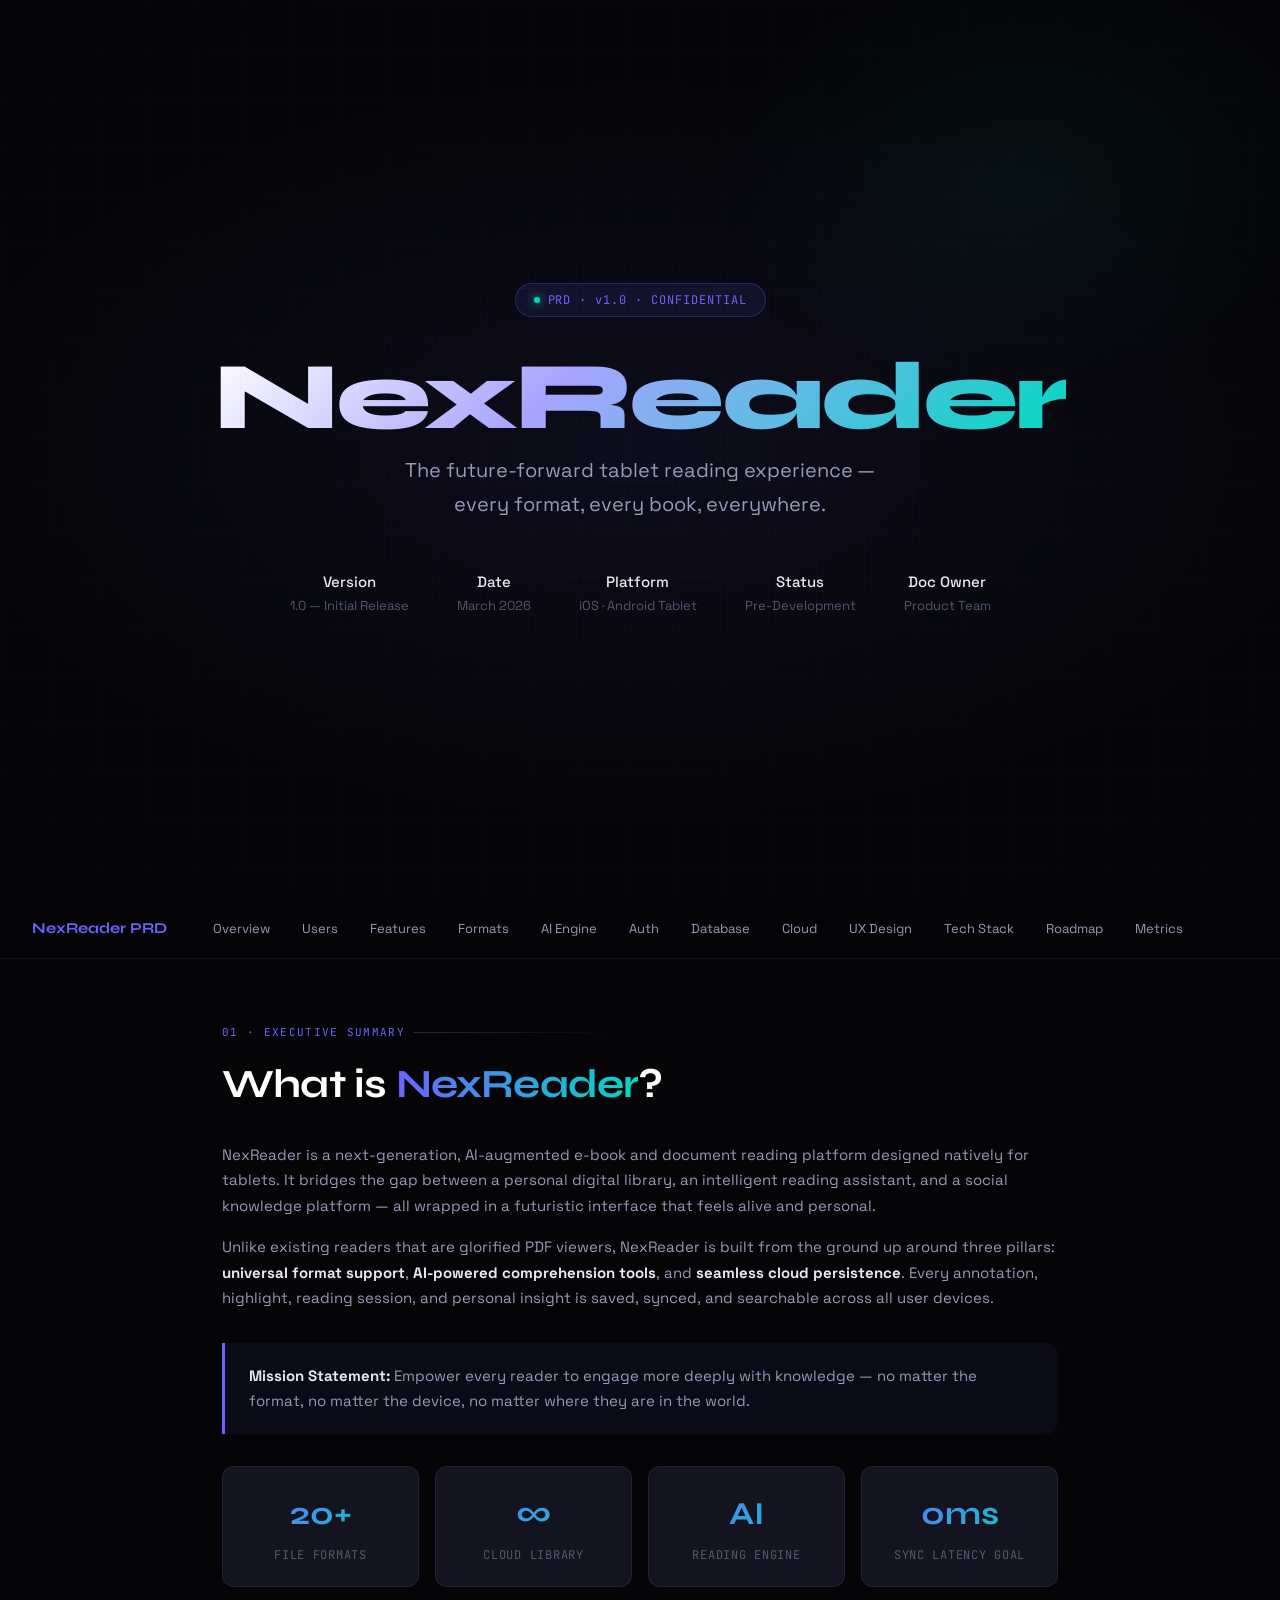
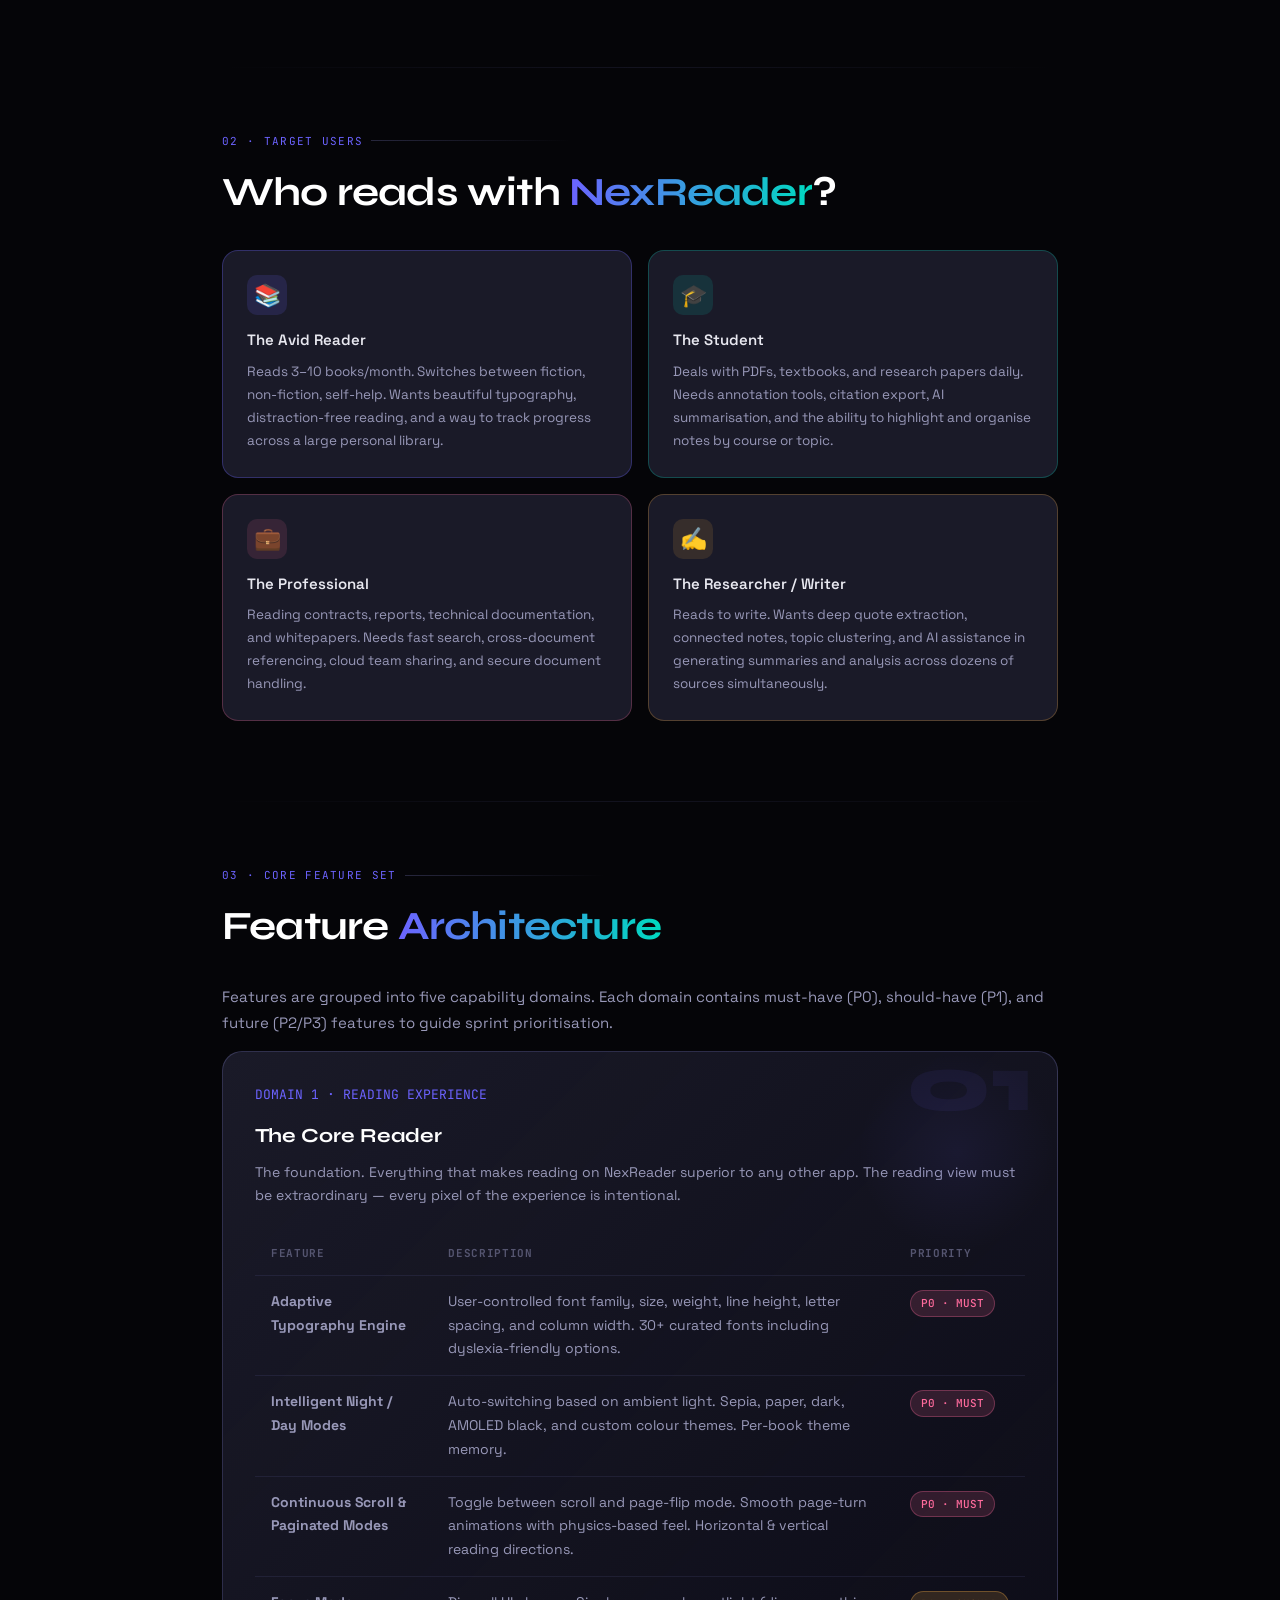
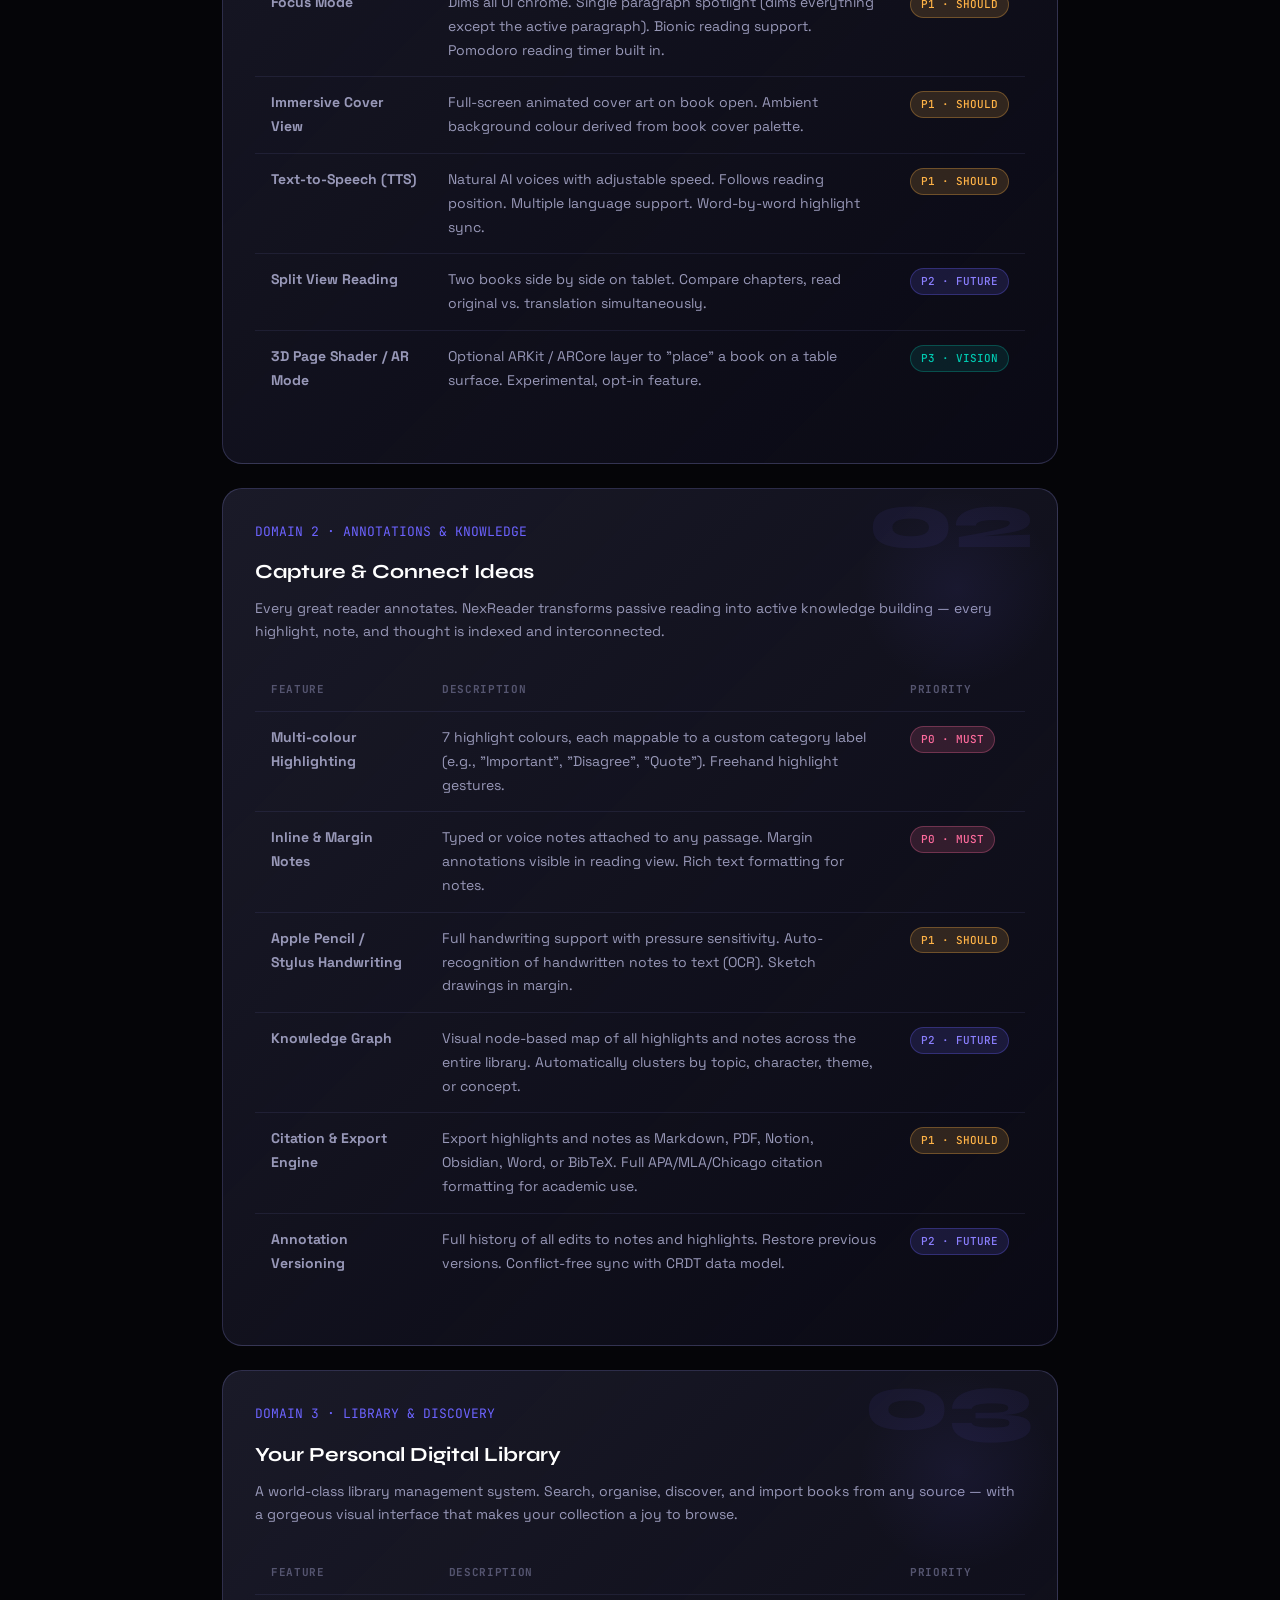
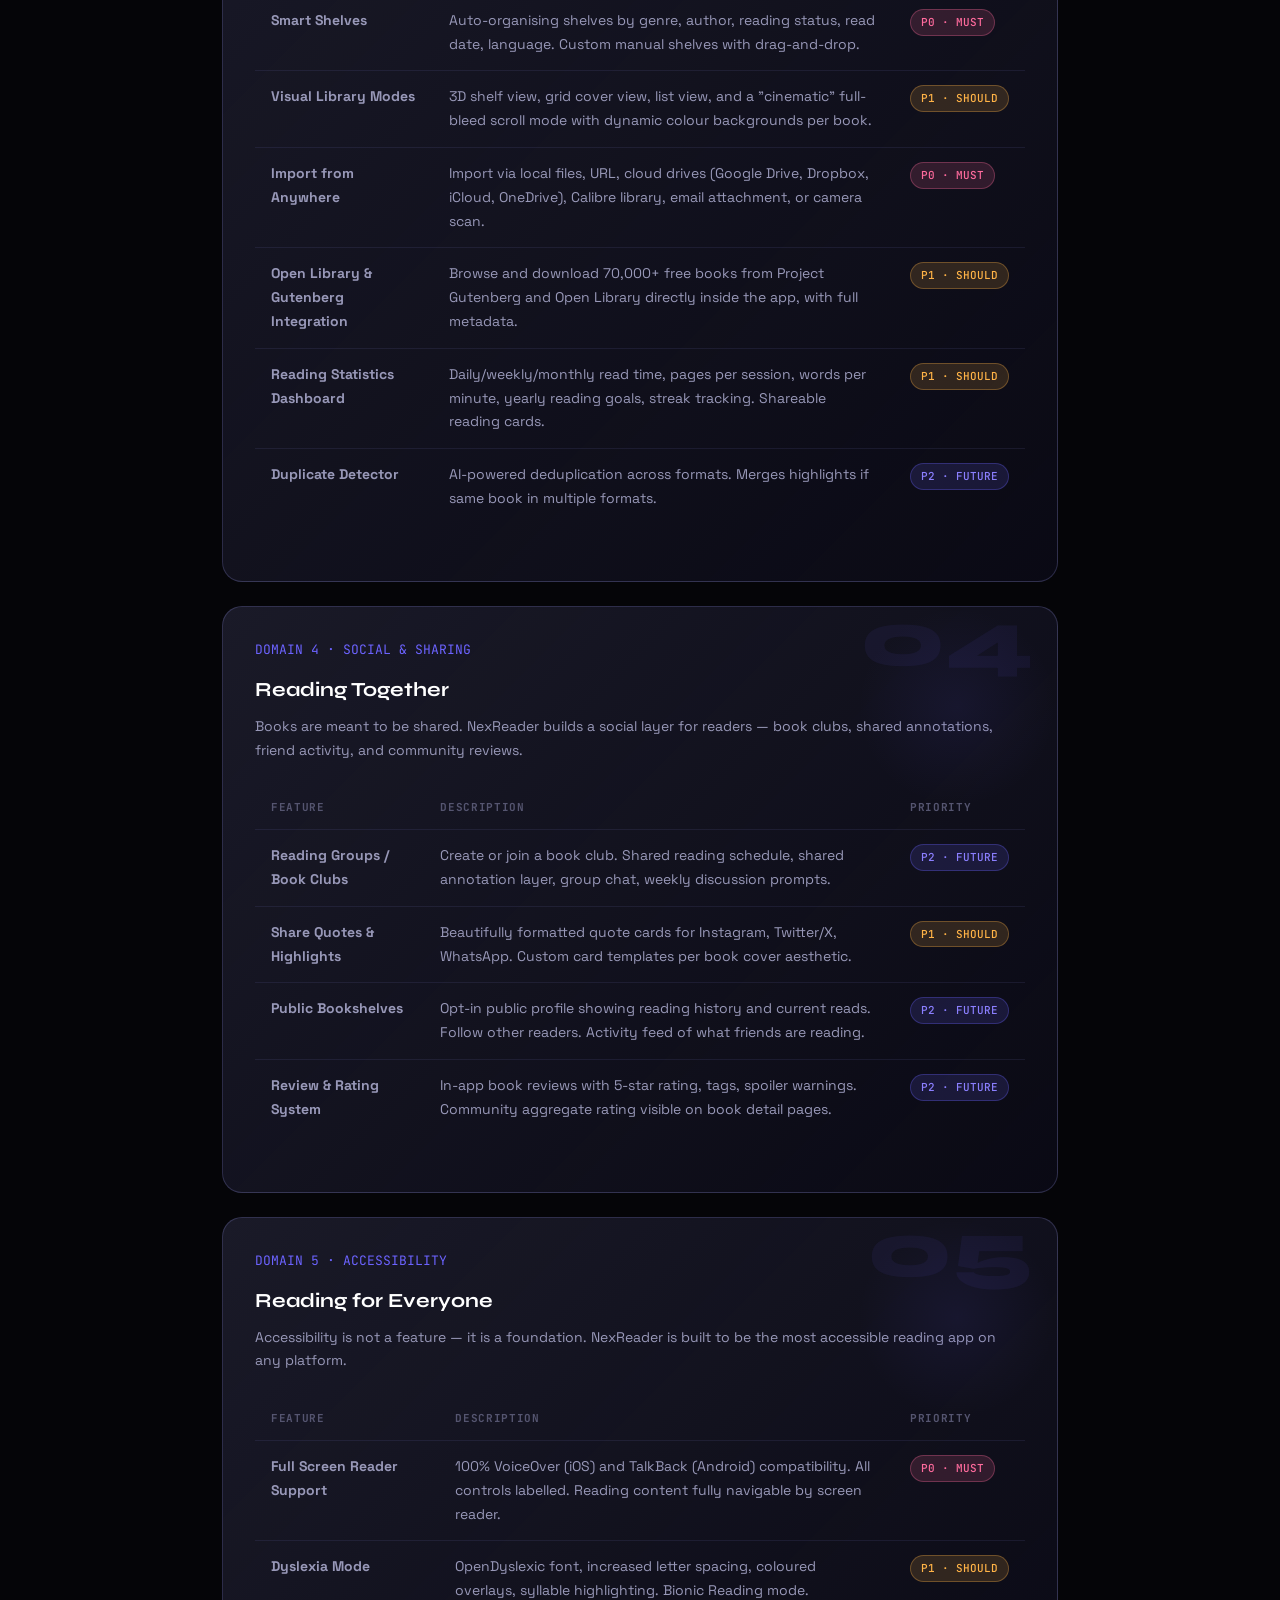
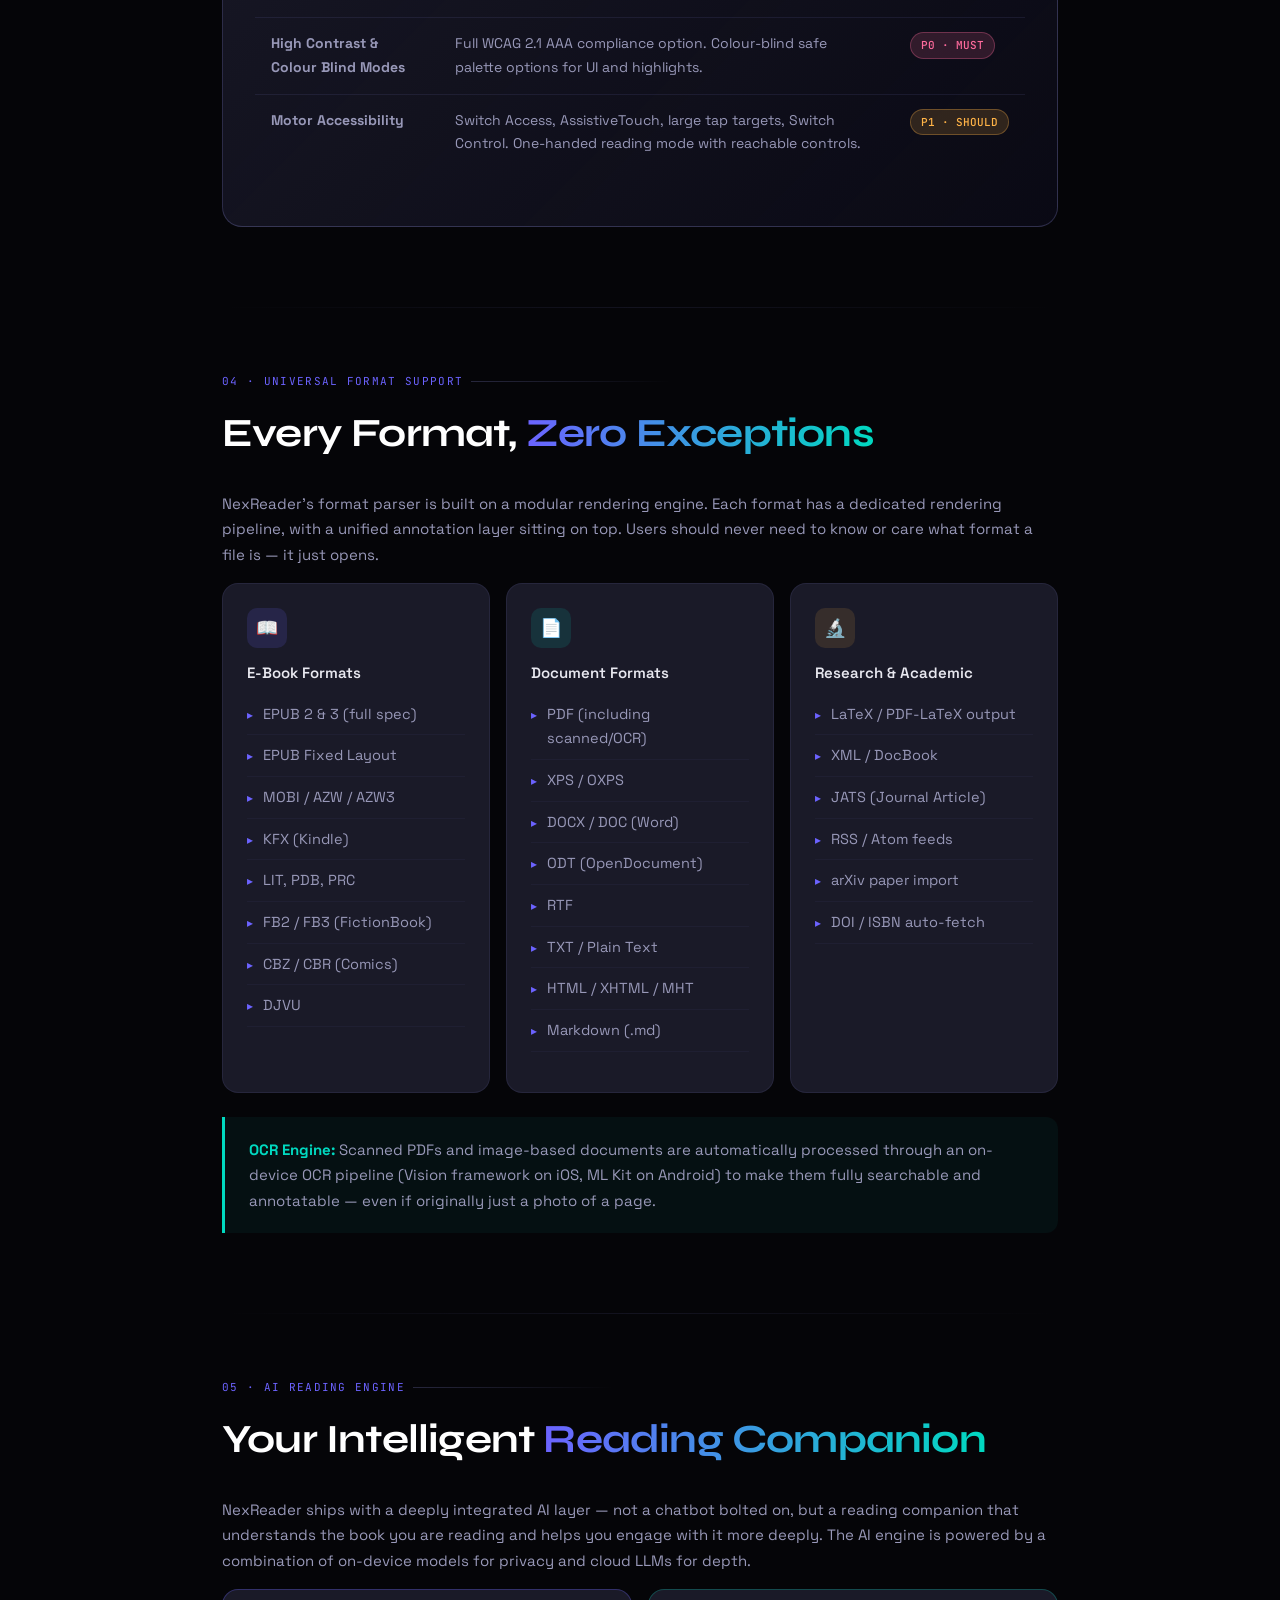
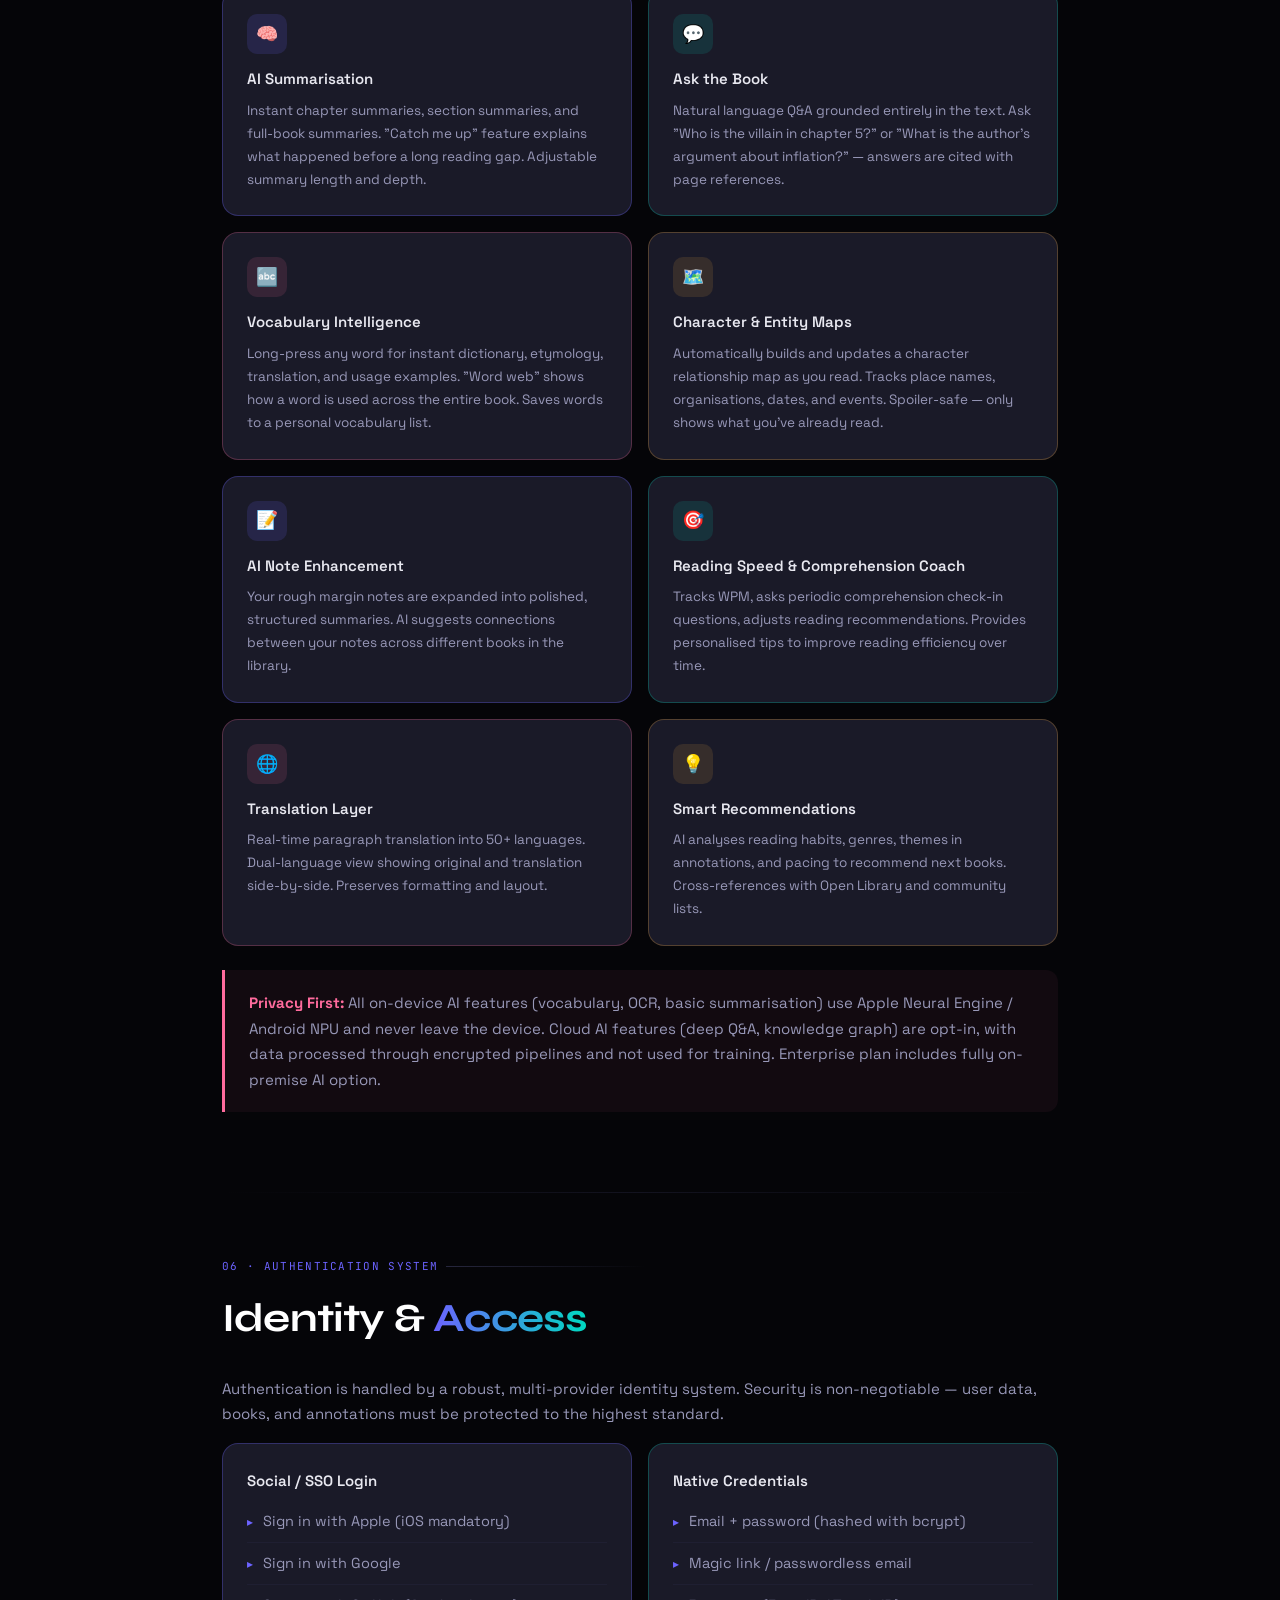
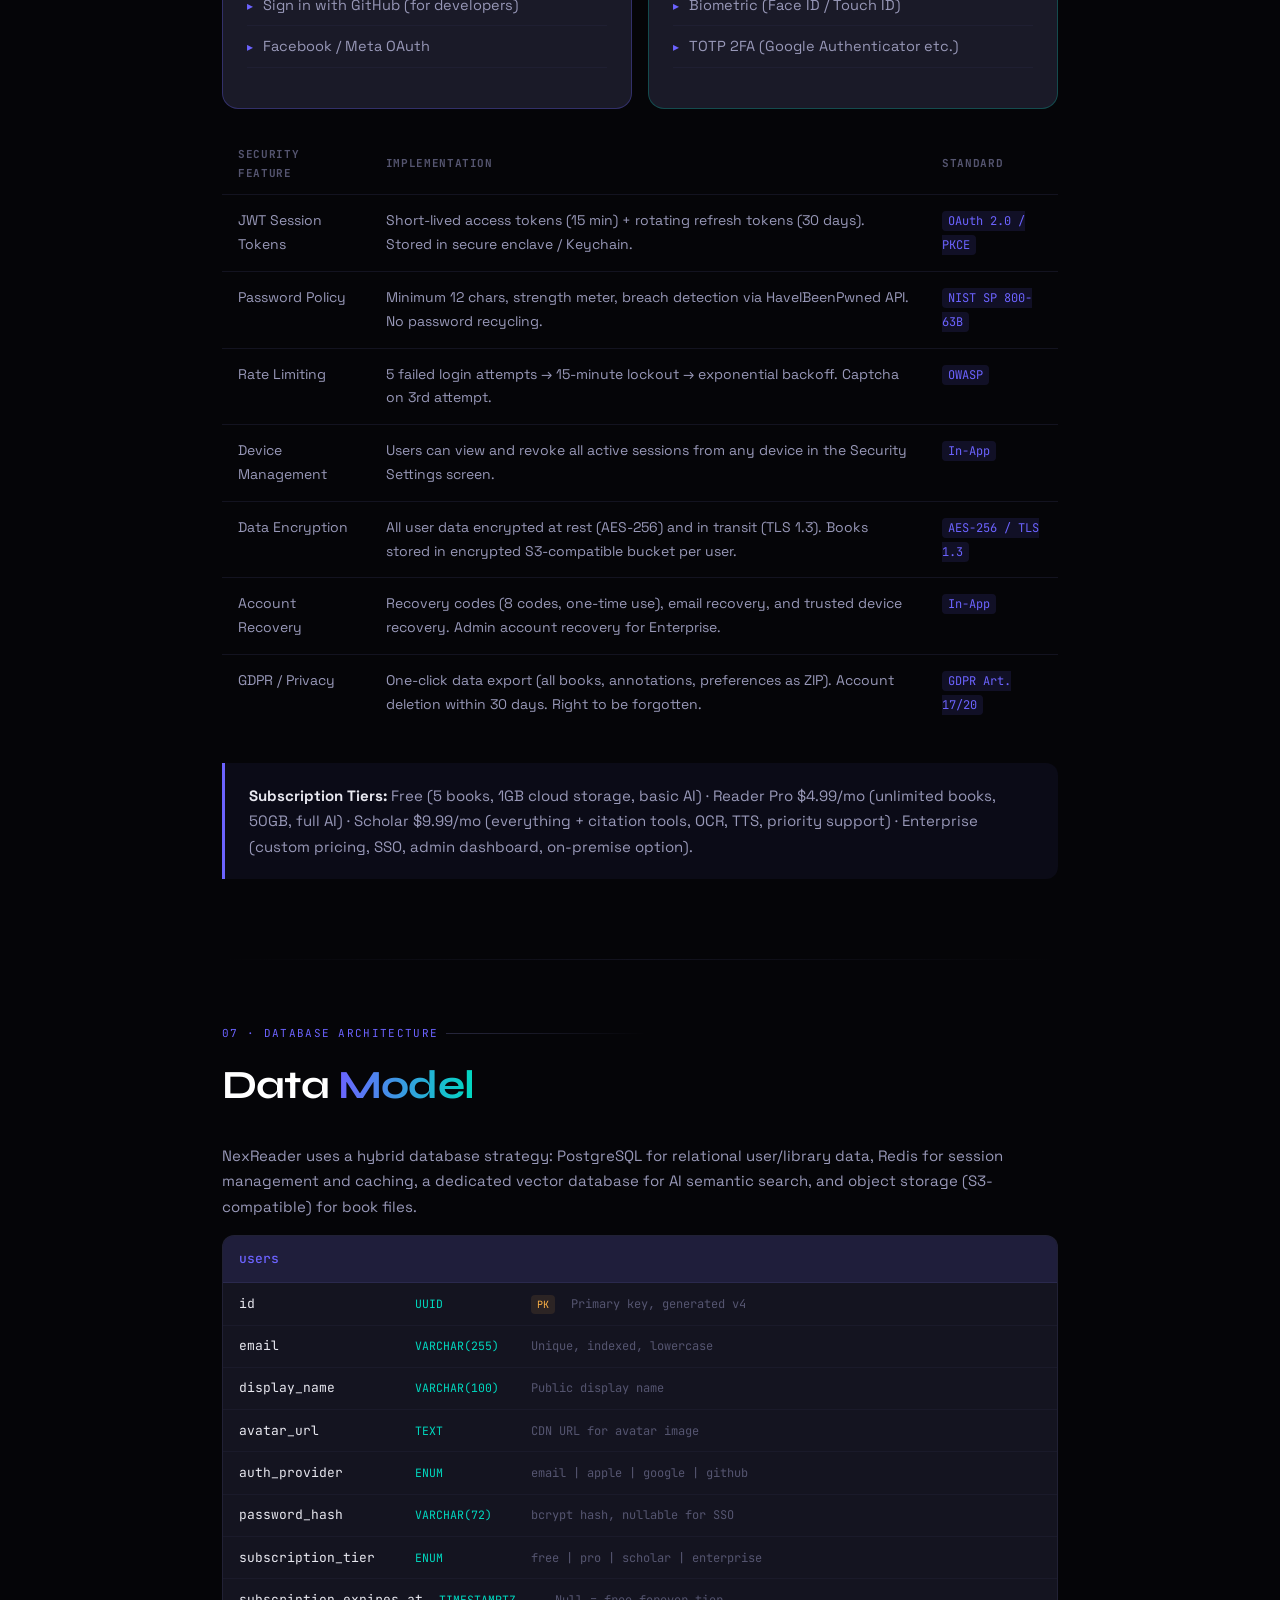
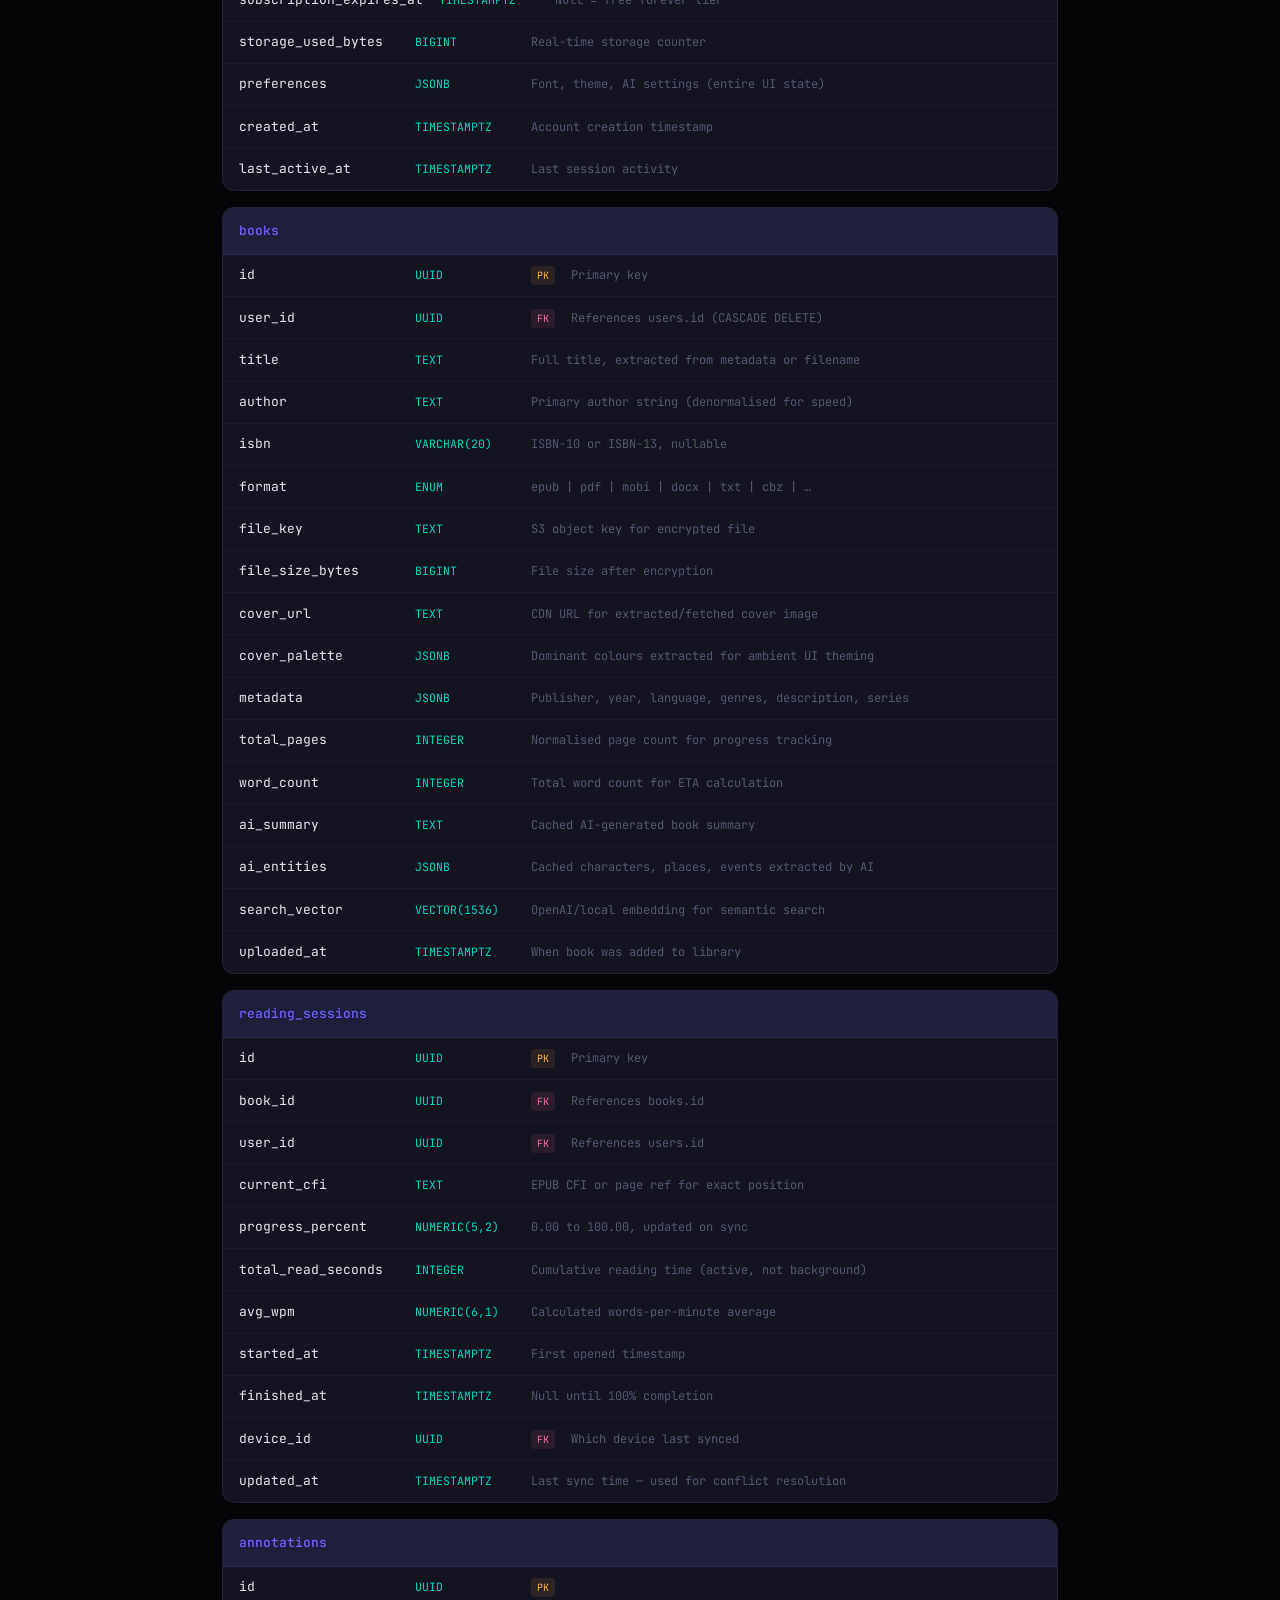
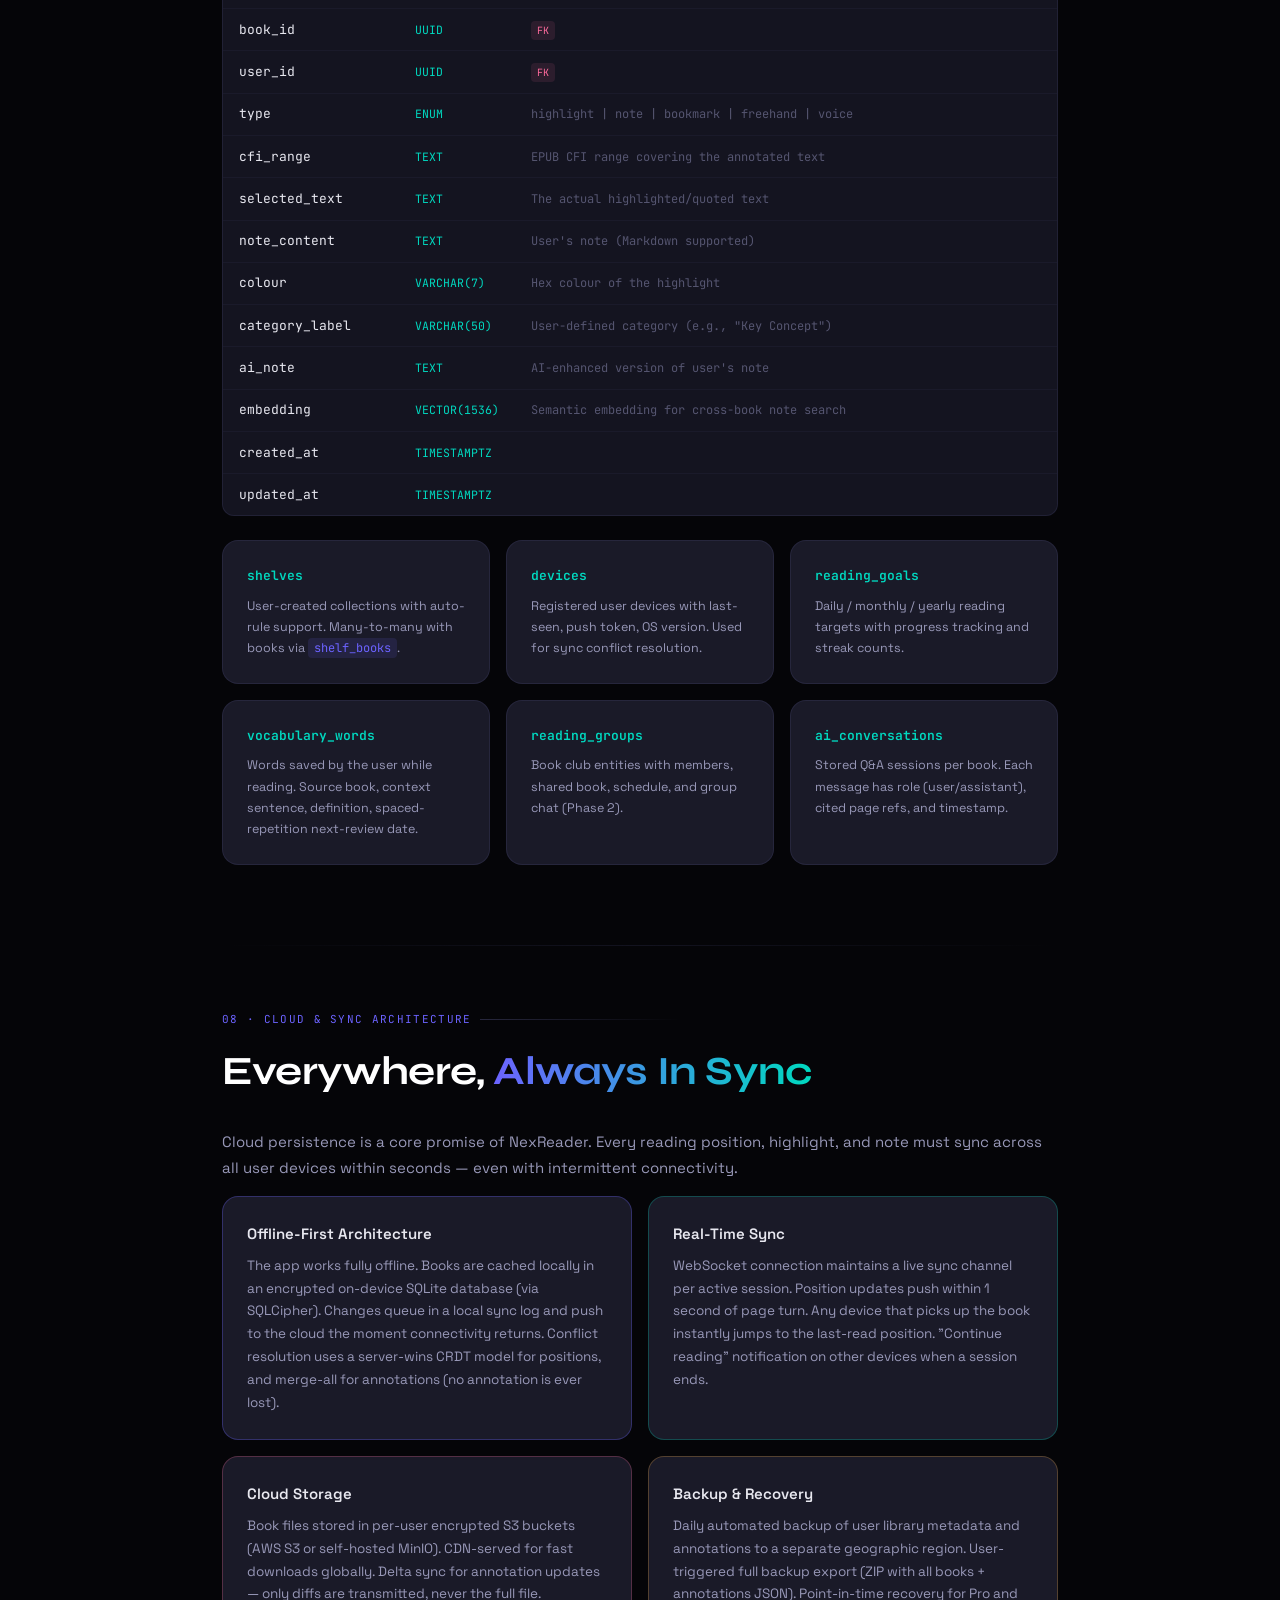
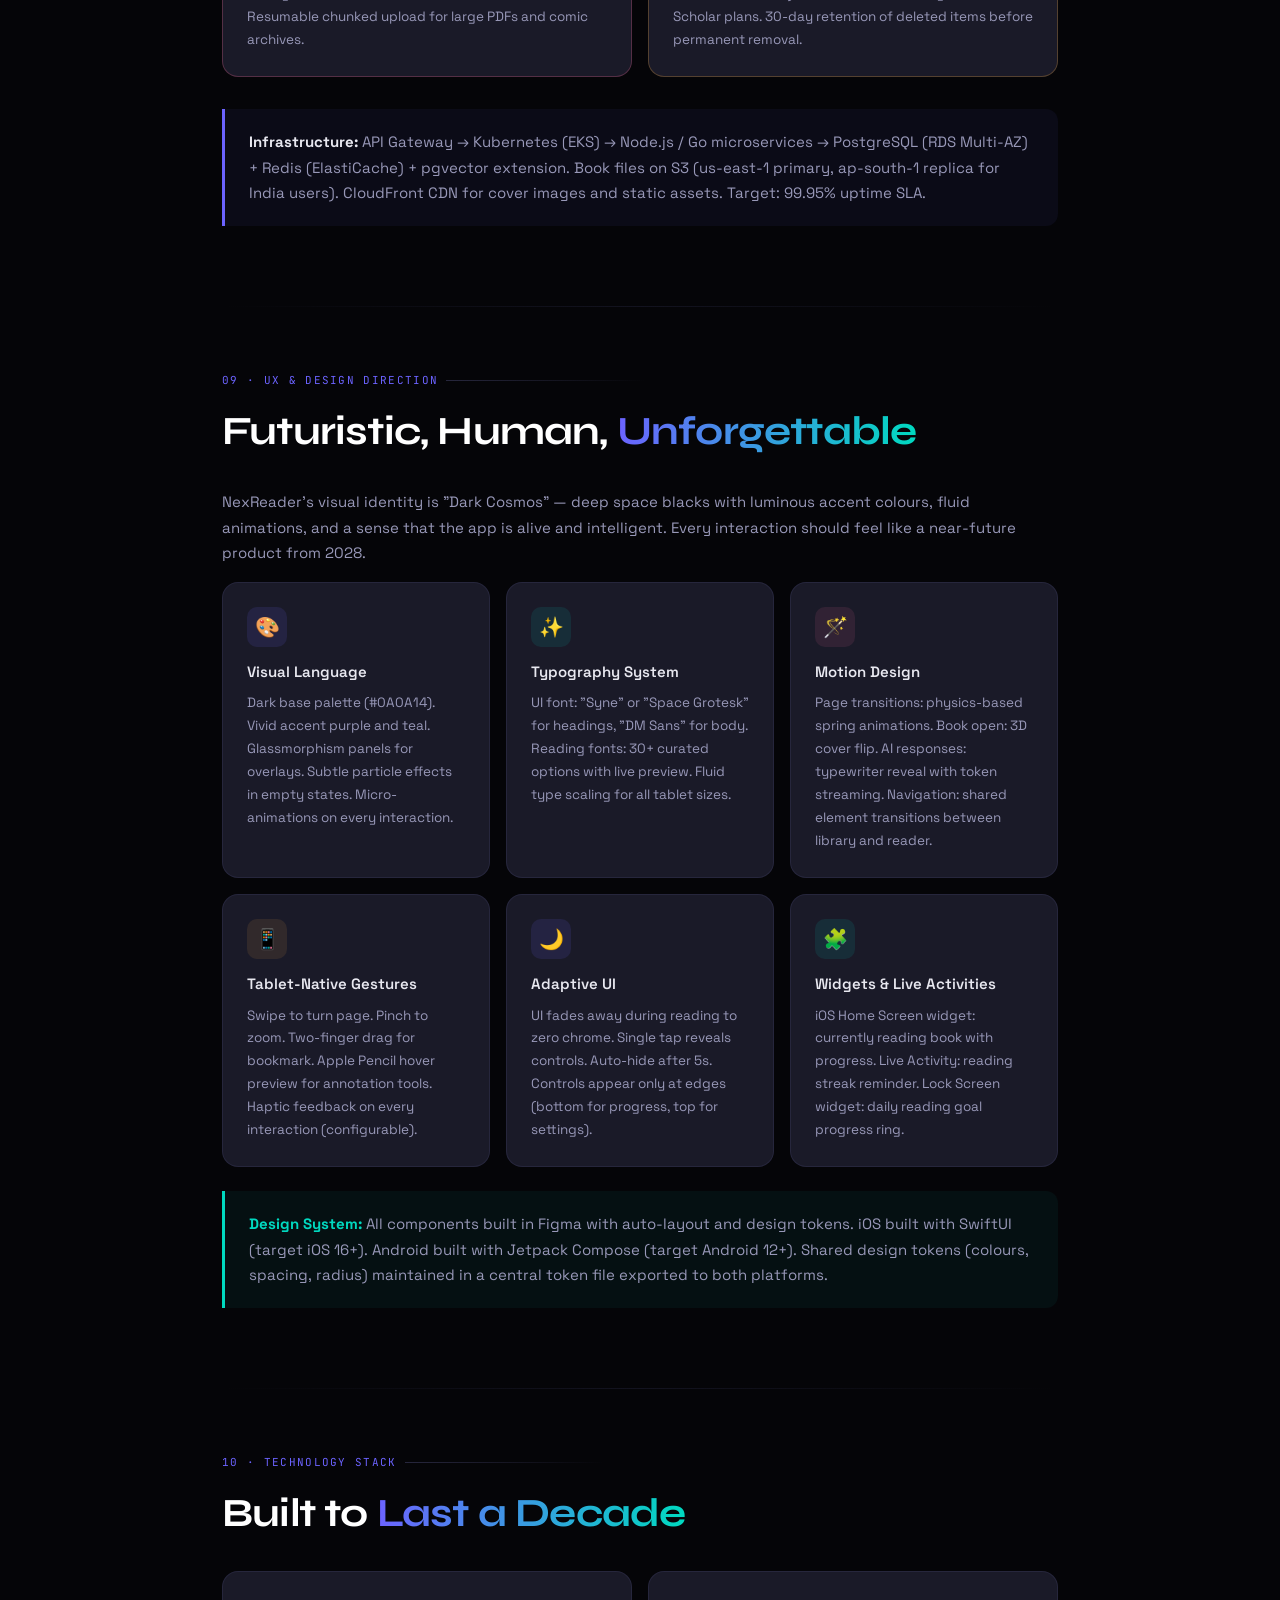
==== index.html @ 352229f2 "Add files via upload" ====
<!DOCTYPE html>
<html lang="en">
<head>
<meta charset="UTF-8">
<meta name="viewport" content="width=device-width, initial-scale=1.0">
<title>NexReader — Product Requirements Document</title>
<link href="https://fonts.googleapis.com/css2?family=Space+Grotesk:wght@300;400;500;600;700&family=Syne:wght@400;600;700;800&family=JetBrains+Mono:wght@400;500&display=swap" rel="stylesheet">
<style>
  :root {
    --void: #050508;
    --deep: #0a0a12;
    --panel: #0f0f1a;
    --surface: #141420;
    --card: #1a1a28;
    --border: rgba(120,120,200,0.12);
    --border-bright: rgba(140,140,220,0.25);
    --accent: #6C63FF;
    --accent2: #00D9C0;
    --accent3: #FF6B9D;
    --accent4: #FFB347;
    --text-primary: #E8E8F0;
    --text-secondary: #9898B8;
    --text-muted: #555570;
    --glow: rgba(108,99,255,0.15);
  }

  * { margin: 0; padding: 0; box-sizing: border-box; }

  body {
    font-family: 'Space Grotesk', sans-serif;
    background: var(--void);
    color: var(--text-primary);
    min-height: 100vh;
    line-height: 1.7;
  }

  /* COVER PAGE */
  .cover {
    min-height: 100vh;
    display: flex;
    flex-direction: column;
    justify-content: center;
    align-items: center;
    text-align: center;
    position: relative;
    overflow: hidden;
    padding: 4rem 2rem;
    background: radial-gradient(ellipse 80% 60% at 50% 50%, rgba(108,99,255,0.08) 0%, transparent 70%),
                radial-gradient(ellipse 40% 40% at 80% 20%, rgba(0,217,192,0.05) 0%, transparent 60%),
                var(--void);
  }

  .cover-grid {
    position: absolute;
    inset: 0;
    background-image:
      linear-gradient(rgba(108,99,255,0.04) 1px, transparent 1px),
      linear-gradient(90deg, rgba(108,99,255,0.04) 1px, transparent 1px);
    background-size: 48px 48px;
    mask-image: radial-gradient(ellipse 80% 80% at 50% 50%, black 20%, transparent 100%);
  }

  .cover-badge {
    display: inline-flex;
    align-items: center;
    gap: 8px;
    background: rgba(108,99,255,0.1);
    border: 1px solid rgba(108,99,255,0.25);
    border-radius: 100px;
    padding: 6px 18px;
    font-size: 12px;
    font-family: 'JetBrains Mono', monospace;
    letter-spacing: 0.08em;
    color: var(--accent);
    margin-bottom: 2rem;
  }

  .cover-badge::before {
    content: '';
    width: 6px; height: 6px;
    border-radius: 50%;
    background: var(--accent2);
    box-shadow: 0 0 8px var(--accent2);
    animation: pulse 2s ease-in-out infinite;
  }

  @keyframes pulse { 0%,100%{opacity:1} 50%{opacity:0.4} }

  .cover h1 {
    font-family: 'Syne', sans-serif;
    font-size: clamp(3rem, 8vw, 6rem);
    font-weight: 800;
    letter-spacing: -0.03em;
    line-height: 1;
    margin-bottom: 0.5rem;
    background: linear-gradient(135deg, #fff 0%, #a8a4ff 40%, var(--accent2) 100%);
    -webkit-background-clip: text;
    -webkit-text-fill-color: transparent;
    background-clip: text;
  }

  .cover-tagline {
    font-size: clamp(1rem, 2vw, 1.25rem);
    color: var(--text-secondary);
    margin-bottom: 3rem;
    max-width: 500px;
  }

  .cover-meta {
    display: flex;
    gap: 3rem;
    flex-wrap: wrap;
    justify-content: center;
    font-size: 13px;
    color: var(--text-muted);
  }

  .cover-meta-item strong {
    display: block;
    color: var(--text-primary);
    font-size: 15px;
    font-weight: 500;
  }

  /* NAVIGATION */
  .nav {
    position: sticky;
    top: 0;
    z-index: 100;
    background: rgba(5,5,8,0.85);
    backdrop-filter: blur(20px);
    -webkit-backdrop-filter: blur(20px);
    border-bottom: 1px solid var(--border);
    padding: 0.75rem 2rem;
    display: flex;
    align-items: center;
    gap: 2rem;
    overflow-x: auto;
    scrollbar-width: none;
  }

  .nav::-webkit-scrollbar { display: none; }

  .nav-brand {
    font-family: 'Syne', sans-serif;
    font-weight: 700;
    font-size: 15px;
    color: var(--accent);
    white-space: nowrap;
    flex-shrink: 0;
  }

  .nav-links {
    display: flex;
    gap: 0.25rem;
    list-style: none;
  }

  .nav-links a {
    display: block;
    padding: 6px 14px;
    border-radius: 8px;
    font-size: 13px;
    color: var(--text-secondary);
    text-decoration: none;
    white-space: nowrap;
    transition: all 0.2s;
  }

  .nav-links a:hover {
    background: rgba(108,99,255,0.1);
    color: var(--text-primary);
  }

  /* LAYOUT */
  .doc {
    max-width: 900px;
    margin: 0 auto;
    padding: 4rem 2rem;
  }

  /* SECTION HEADERS */
  .section {
    margin-bottom: 5rem;
  }

  .section-label {
    font-family: 'JetBrains Mono', monospace;
    font-size: 11px;
    letter-spacing: 0.12em;
    color: var(--accent);
    text-transform: uppercase;
    margin-bottom: 0.5rem;
    display: flex;
    align-items: center;
    gap: 8px;
  }

  .section-label::after {
    content: '';
    flex: 1;
    height: 1px;
    background: linear-gradient(90deg, var(--border-bright), transparent);
    max-width: 200px;
  }

  .section-title {
    font-family: 'Syne', sans-serif;
    font-size: clamp(1.75rem, 4vw, 2.5rem);
    font-weight: 700;
    letter-spacing: -0.02em;
    margin-bottom: 1.5rem;
    color: #fff;
  }

  .section-title span {
    background: linear-gradient(90deg, var(--accent), var(--accent2));
    -webkit-background-clip: text;
    -webkit-text-fill-color: transparent;
    background-clip: text;
  }

  p {
    color: var(--text-secondary);
    margin-bottom: 1rem;
    font-size: 15px;
  }

  /* CARDS */
  .card {
    background: var(--card);
    border: 1px solid var(--border);
    border-radius: 16px;
    padding: 1.5rem;
    transition: border-color 0.2s, transform 0.2s;
  }

  .card:hover {
    border-color: var(--border-bright);
    transform: translateY(-2px);
  }

  .card-grid {
    display: grid;
    gap: 1rem;
  }

  .card-grid-2 { grid-template-columns: repeat(auto-fit, minmax(280px, 1fr)); }
  .card-grid-3 { grid-template-columns: repeat(auto-fit, minmax(220px, 1fr)); }
  .card-grid-4 { grid-template-columns: repeat(auto-fit, minmax(180px, 1fr)); }

  .card-icon {
    width: 40px; height: 40px;
    border-radius: 10px;
    display: flex;
    align-items: center;
    justify-content: center;
    font-size: 18px;
    margin-bottom: 0.75rem;
  }

  .card h3 {
    font-size: 15px;
    font-weight: 600;
    margin-bottom: 0.5rem;
    color: var(--text-primary);
  }

  .card p {
    font-size: 13.5px;
    margin-bottom: 0;
  }

  /* ACCENT CARD VARIANTS */
  .card-accent-purple { border-color: rgba(108,99,255,0.3); }
  .card-accent-purple .card-icon { background: rgba(108,99,255,0.15); }
  .card-accent-teal { border-color: rgba(0,217,192,0.25); }
  .card-accent-teal .card-icon { background: rgba(0,217,192,0.12); }
  .card-accent-pink { border-color: rgba(255,107,157,0.25); }
  .card-accent-pink .card-icon { background: rgba(255,107,157,0.12); }
  .card-accent-amber { border-color: rgba(255,179,71,0.25); }
  .card-accent-amber .card-icon { background: rgba(255,179,71,0.12); }

  /* HIGHLIGHT BOXES */
  .highlight {
    border-left: 3px solid var(--accent);
    background: rgba(108,99,255,0.06);
    border-radius: 0 12px 12px 0;
    padding: 1.25rem 1.5rem;
    margin: 2rem 0;
  }

  .highlight-teal { border-left-color: var(--accent2); background: rgba(0,217,192,0.05); }
  .highlight-pink { border-left-color: var(--accent3); background: rgba(255,107,157,0.05); }

  .highlight p { margin: 0; color: var(--text-secondary); }

  /* FEATURE TABLE */
  .feature-table {
    width: 100%;
    border-collapse: collapse;
    margin: 1.5rem 0;
    font-size: 14px;
  }

  .feature-table th {
    font-family: 'JetBrains Mono', monospace;
    font-size: 11px;
    letter-spacing: 0.06em;
    text-transform: uppercase;
    color: var(--text-muted);
    padding: 0.75rem 1rem;
    text-align: left;
    border-bottom: 1px solid var(--border);
  }

  .feature-table td {
    padding: 0.875rem 1rem;
    border-bottom: 1px solid var(--border);
    color: var(--text-secondary);
    vertical-align: top;
  }

  .feature-table tr:last-child td { border-bottom: none; }

  .feature-table tr:hover td {
    background: rgba(108,99,255,0.04);
  }

  /* PRIORITY BADGES */
  .badge {
    display: inline-block;
    padding: 3px 10px;
    border-radius: 100px;
    font-size: 11px;
    font-weight: 500;
    font-family: 'JetBrains Mono', monospace;
    white-space: nowrap;
  }

  .badge-p0 { background: rgba(255,107,157,0.15); color: #FF6B9D; border: 1px solid rgba(255,107,157,0.3); }
  .badge-p1 { background: rgba(255,179,71,0.15); color: #FFB347; border: 1px solid rgba(255,179,71,0.3); }
  .badge-p2 { background: rgba(108,99,255,0.15); color: #8B7FFF; border: 1px solid rgba(108,99,255,0.3); }
  .badge-p3 { background: rgba(0,217,192,0.1); color: #00C9B1; border: 1px solid rgba(0,217,192,0.25); }

  /* TECH STACK PILLS */
  .tech-pills {
    display: flex;
    flex-wrap: wrap;
    gap: 0.5rem;
    margin-top: 1rem;
  }

  .tech-pill {
    display: inline-flex;
    align-items: center;
    gap: 6px;
    padding: 5px 12px;
    border-radius: 8px;
    border: 1px solid var(--border);
    background: var(--surface);
    font-size: 12px;
    font-family: 'JetBrains Mono', monospace;
    color: var(--text-secondary);
  }

  .tech-pill-dot {
    width: 5px; height: 5px;
    border-radius: 50%;
  }

  /* TIMELINE */
  .timeline {
    position: relative;
    padding-left: 2rem;
    margin: 1.5rem 0;
  }

  .timeline::before {
    content: '';
    position: absolute;
    left: 6px;
    top: 8px;
    bottom: 8px;
    width: 1px;
    background: linear-gradient(to bottom, var(--accent), var(--accent2), transparent);
  }

  .timeline-item {
    position: relative;
    margin-bottom: 2rem;
  }

  .timeline-dot {
    position: absolute;
    left: -2rem;
    top: 4px;
    width: 13px; height: 13px;
    border-radius: 50%;
    background: var(--accent);
    border: 2px solid var(--void);
    box-shadow: 0 0 12px rgba(108,99,255,0.6);
  }

  .timeline-phase {
    font-family: 'JetBrains Mono', monospace;
    font-size: 11px;
    color: var(--accent);
    letter-spacing: 0.06em;
    text-transform: uppercase;
    margin-bottom: 0.25rem;
  }

  .timeline-title {
    font-weight: 600;
    font-size: 16px;
    margin-bottom: 0.5rem;
    color: var(--text-primary);
  }

  .timeline-body {
    font-size: 14px;
    color: var(--text-secondary);
  }

  /* METRIC ROW */
  .metric-row {
    display: grid;
    grid-template-columns: repeat(auto-fit, minmax(160px, 1fr));
    gap: 1rem;
    margin: 1.5rem 0;
  }

  .metric-card {
    background: var(--surface);
    border: 1px solid var(--border);
    border-radius: 12px;
    padding: 1.25rem;
    text-align: center;
  }

  .metric-value {
    font-family: 'Syne', sans-serif;
    font-size: 2rem;
    font-weight: 700;
    background: linear-gradient(135deg, var(--accent), var(--accent2));
    -webkit-background-clip: text;
    -webkit-text-fill-color: transparent;
    background-clip: text;
    margin-bottom: 0.25rem;
  }

  .metric-label {
    font-size: 12px;
    color: var(--text-muted);
    font-family: 'JetBrains Mono', monospace;
    text-transform: uppercase;
    letter-spacing: 0.06em;
  }

  /* DATABASE SCHEMA */
  .schema-table {
    background: var(--surface);
    border: 1px solid var(--border);
    border-radius: 12px;
    overflow: hidden;
    margin-bottom: 1rem;
    font-family: 'JetBrains Mono', monospace;
    font-size: 13px;
  }

  .schema-table-header {
    background: rgba(108,99,255,0.12);
    padding: 0.75rem 1rem;
    color: var(--accent);
    font-weight: 500;
    border-bottom: 1px solid var(--border);
  }

  .schema-table-row {
    display: flex;
    gap: 1rem;
    padding: 0.6rem 1rem;
    border-bottom: 1px solid rgba(120,120,200,0.06);
    align-items: baseline;
  }

  .schema-table-row:last-child { border-bottom: none; }

  .schema-field { color: var(--text-primary); min-width: 160px; flex-shrink: 0; }
  .schema-type { color: var(--accent2); min-width: 100px; flex-shrink: 0; font-size: 11.5px; }
  .schema-desc { color: var(--text-muted); font-size: 12px; }
  .schema-pk { color: var(--accent4); font-size: 10px; background: rgba(255,179,71,0.1); padding: 1px 6px; border-radius: 4px; flex-shrink: 0; }
  .schema-fk { color: var(--accent3); font-size: 10px; background: rgba(255,107,157,0.1); padding: 1px 6px; border-radius: 4px; flex-shrink: 0; }

  /* DIVIDER */
  .divider {
    height: 1px;
    background: linear-gradient(90deg, transparent, var(--border), transparent);
    margin: 4rem 0;
  }

  /* LIST */
  ul.feature-list {
    list-style: none;
    margin: 1rem 0;
  }

  ul.feature-list li {
    display: flex;
    align-items: flex-start;
    gap: 10px;
    padding: 0.5rem 0;
    font-size: 14.5px;
    color: var(--text-secondary);
    border-bottom: 1px solid rgba(120,120,200,0.06);
  }

  ul.feature-list li::before {
    content: '▸';
    color: var(--accent);
    flex-shrink: 0;
    font-size: 12px;
    margin-top: 3px;
  }

  /* INLINE CODE */
  code {
    font-family: 'JetBrains Mono', monospace;
    font-size: 12px;
    background: rgba(108,99,255,0.12);
    color: var(--accent);
    padding: 2px 6px;
    border-radius: 4px;
  }

  /* MEGA FEATURE CARD */
  .mega-card {
    background: linear-gradient(135deg, var(--card) 0%, rgba(108,99,255,0.05) 100%);
    border: 1px solid var(--border-bright);
    border-radius: 20px;
    padding: 2rem;
    margin-bottom: 1.5rem;
    position: relative;
    overflow: hidden;
  }

  .mega-card::before {
    content: '';
    position: absolute;
    top: 0; right: 0;
    width: 200px; height: 200px;
    background: radial-gradient(circle, rgba(108,99,255,0.08) 0%, transparent 70%);
    pointer-events: none;
  }

  .mega-card-number {
    font-family: 'Syne', sans-serif;
    font-size: 5rem;
    font-weight: 800;
    position: absolute;
    top: -0.5rem;
    right: 1.5rem;
    color: rgba(108,99,255,0.07);
    line-height: 1;
    pointer-events: none;
    user-select: none;
  }

  .mega-card h3 {
    font-family: 'Syne', sans-serif;
    font-size: 1.25rem;
    font-weight: 700;
    color: #fff;
    margin-bottom: 0.5rem;
  }

  .mega-card-sub {
    font-size: 13px;
    color: var(--accent);
    font-family: 'JetBrains Mono', monospace;
    margin-bottom: 0.75rem;
  }

  .mega-card p {
    font-size: 14px;
    margin-bottom: 0.75rem;
  }

  /* FOOTER */
  .footer {
    text-align: center;
    padding: 4rem 2rem;
    border-top: 1px solid var(--border);
    color: var(--text-muted);
    font-size: 13px;
    font-family: 'JetBrains Mono', monospace;
  }

  /* SCROLLBAR */
  ::-webkit-scrollbar { width: 6px; height: 6px; }
  ::-webkit-scrollbar-track { background: var(--void); }
  ::-webkit-scrollbar-thumb { background: rgba(108,99,255,0.3); border-radius: 3px; }

  @media print {
    .nav { display: none; }
    .cover-grid { display: none; }
    body { background: white; color: black; }
  }
</style>
</head>
<body>

<!-- COVER -->
<div class="cover">
  <div class="cover-grid"></div>
  <div class="cover-badge">PRD · v1.0 · CONFIDENTIAL</div>
  <h1>NexReader</h1>
  <p class="cover-tagline">The future-forward tablet reading experience — every format, every book, everywhere.</p>
  <div class="cover-meta">
    <div class="cover-meta-item">
      <strong>Version</strong>
      1.0 — Initial Release
    </div>
    <div class="cover-meta-item">
      <strong>Date</strong>
      March 2026
    </div>
    <div class="cover-meta-item">
      <strong>Platform</strong>
      iOS · Android Tablet
    </div>
    <div class="cover-meta-item">
      <strong>Status</strong>
      Pre-Development
    </div>
    <div class="cover-meta-item">
      <strong>Doc Owner</strong>
      Product Team
    </div>
  </div>
</div>

<!-- NAVIGATION -->
<nav class="nav">
  <div class="nav-brand">NexReader PRD</div>
  <ul class="nav-links">
    <li><a href="#overview">Overview</a></li>
    <li><a href="#users">Users</a></li>
    <li><a href="#features">Features</a></li>
    <li><a href="#formats">Formats</a></li>
    <li><a href="#ai">AI Engine</a></li>
    <li><a href="#auth">Auth</a></li>
    <li><a href="#database">Database</a></li>
    <li><a href="#cloud">Cloud</a></li>
    <li><a href="#ux">UX Design</a></li>
    <li><a href="#tech">Tech Stack</a></li>
    <li><a href="#roadmap">Roadmap</a></li>
    <li><a href="#metrics">Metrics</a></li>
  </ul>
</nav>

<div class="doc">

  <!-- EXECUTIVE SUMMARY -->
  <div class="section" id="overview">
    <div class="section-label">01 · Executive Summary</div>
    <h2 class="section-title">What is <span>NexReader</span>?</h2>

    <p>NexReader is a next-generation, AI-augmented e-book and document reading platform designed natively for tablets. It bridges the gap between a personal digital library, an intelligent reading assistant, and a social knowledge platform — all wrapped in a futuristic interface that feels alive and personal.</p>

    <p>Unlike existing readers that are glorified PDF viewers, NexReader is built from the ground up around three pillars: <strong style="color:var(--text-primary)">universal format support</strong>, <strong style="color:var(--text-primary)">AI-powered comprehension tools</strong>, and <strong style="color:var(--text-primary)">seamless cloud persistence</strong>. Every annotation, highlight, reading session, and personal insight is saved, synced, and searchable across all user devices.</p>

    <div class="highlight">
      <p><strong style="color:var(--text-primary)">Mission Statement:</strong> Empower every reader to engage more deeply with knowledge — no matter the format, no matter the device, no matter where they are in the world.</p>
    </div>

    <div class="metric-row">
      <div class="metric-card">
        <div class="metric-value">20+</div>
        <div class="metric-label">File Formats</div>
      </div>
      <div class="metric-card">
        <div class="metric-value">∞</div>
        <div class="metric-label">Cloud Library</div>
      </div>
      <div class="metric-card">
        <div class="metric-value">AI</div>
        <div class="metric-label">Reading Engine</div>
      </div>
      <div class="metric-card">
        <div class="metric-value">0ms</div>
        <div class="metric-label">Sync Latency Goal</div>
      </div>
    </div>
  </div>

  <div class="divider"></div>

  <!-- TARGET USERS -->
  <div class="section" id="users">
    <div class="section-label">02 · Target Users</div>
    <h2 class="section-title">Who reads with <span>NexReader</span>?</h2>

    <div class="card-grid card-grid-2">
      <div class="card card-accent-purple">
        <div class="card-icon" style="font-size:22px">📚</div>
        <h3>The Avid Reader</h3>
        <p>Reads 3–10 books/month. Switches between fiction, non-fiction, self-help. Wants beautiful typography, distraction-free reading, and a way to track progress across a large personal library.</p>
      </div>
      <div class="card card-accent-teal">
        <div class="card-icon" style="font-size:22px">🎓</div>
        <h3>The Student</h3>
        <p>Deals with PDFs, textbooks, and research papers daily. Needs annotation tools, citation export, AI summarisation, and the ability to highlight and organise notes by course or topic.</p>
      </div>
      <div class="card card-accent-pink">
        <div class="card-icon" style="font-size:22px">💼</div>
        <h3>The Professional</h3>
        <p>Reading contracts, reports, technical documentation, and whitepapers. Needs fast search, cross-document referencing, cloud team sharing, and secure document handling.</p>
      </div>
      <div class="card card-accent-amber">
        <div class="card-icon" style="font-size:22px">✍️</div>
        <h3>The Researcher / Writer</h3>
        <p>Reads to write. Wants deep quote extraction, connected notes, topic clustering, and AI assistance in generating summaries and analysis across dozens of sources simultaneously.</p>
      </div>
    </div>
  </div>

  <div class="divider"></div>

  <!-- CORE FEATURES -->
  <div class="section" id="features">
    <div class="section-label">03 · Core Feature Set</div>
    <h2 class="section-title">Feature <span>Architecture</span></h2>

    <p>Features are grouped into five capability domains. Each domain contains must-have (P0), should-have (P1), and future (P2/P3) features to guide sprint prioritisation.</p>

    <!-- DOMAIN 1 -->
    <div class="mega-card">
      <div class="mega-card-number">01</div>
      <div class="mega-card-sub">DOMAIN 1 · READING EXPERIENCE</div>
      <h3>The Core Reader</h3>
      <p>The foundation. Everything that makes reading on NexReader superior to any other app. The reading view must be extraordinary — every pixel of the experience is intentional.</p>

      <table class="feature-table">
        <thead>
          <tr>
            <th>Feature</th>
            <th>Description</th>
            <th>Priority</th>
          </tr>
        </thead>
        <tbody>
          <tr>
            <td><strong>Adaptive Typography Engine</strong></td>
            <td>User-controlled font family, size, weight, line height, letter spacing, and column width. 30+ curated fonts including dyslexia-friendly options.</td>
            <td><span class="badge badge-p0">P0 · MUST</span></td>
          </tr>
          <tr>
            <td><strong>Intelligent Night / Day Modes</strong></td>
            <td>Auto-switching based on ambient light. Sepia, paper, dark, AMOLED black, and custom colour themes. Per-book theme memory.</td>
            <td><span class="badge badge-p0">P0 · MUST</span></td>
          </tr>
          <tr>
            <td><strong>Continuous Scroll & Paginated Modes</strong></td>
            <td>Toggle between scroll and page-flip mode. Smooth page-turn animations with physics-based feel. Horizontal & vertical reading directions.</td>
            <td><span class="badge badge-p0">P0 · MUST</span></td>
          </tr>
          <tr>
            <td><strong>Focus Mode</strong></td>
            <td>Dims all UI chrome. Single paragraph spotlight (dims everything except the active paragraph). Bionic reading support. Pomodoro reading timer built in.</td>
            <td><span class="badge badge-p1">P1 · SHOULD</span></td>
          </tr>
          <tr>
            <td><strong>Immersive Cover View</strong></td>
            <td>Full-screen animated cover art on book open. Ambient background colour derived from book cover palette.</td>
            <td><span class="badge badge-p1">P1 · SHOULD</span></td>
          </tr>
          <tr>
            <td><strong>Text-to-Speech (TTS)</strong></td>
            <td>Natural AI voices with adjustable speed. Follows reading position. Multiple language support. Word-by-word highlight sync.</td>
            <td><span class="badge badge-p1">P1 · SHOULD</span></td>
          </tr>
          <tr>
            <td><strong>Split View Reading</strong></td>
            <td>Two books side by side on tablet. Compare chapters, read original vs. translation simultaneously.</td>
            <td><span class="badge badge-p2">P2 · FUTURE</span></td>
          </tr>
          <tr>
            <td><strong>3D Page Shader / AR Mode</strong></td>
            <td>Optional ARKit / ARCore layer to "place" a book on a table surface. Experimental, opt-in feature.</td>
            <td><span class="badge badge-p3">P3 · VISION</span></td>
          </tr>
        </tbody>
      </table>
    </div>

    <!-- DOMAIN 2 -->
    <div class="mega-card">
      <div class="mega-card-number">02</div>
      <div class="mega-card-sub">DOMAIN 2 · ANNOTATIONS & KNOWLEDGE</div>
      <h3>Capture & Connect Ideas</h3>
      <p>Every great reader annotates. NexReader transforms passive reading into active knowledge building — every highlight, note, and thought is indexed and interconnected.</p>

      <table class="feature-table">
        <thead>
          <tr><th>Feature</th><th>Description</th><th>Priority</th></tr>
        </thead>
        <tbody>
          <tr>
            <td><strong>Multi-colour Highlighting</strong></td>
            <td>7 highlight colours, each mappable to a custom category label (e.g., "Important", "Disagree", "Quote"). Freehand highlight gestures.</td>
            <td><span class="badge badge-p0">P0 · MUST</span></td>
          </tr>
          <tr>
            <td><strong>Inline & Margin Notes</strong></td>
            <td>Typed or voice notes attached to any passage. Margin annotations visible in reading view. Rich text formatting for notes.</td>
            <td><span class="badge badge-p0">P0 · MUST</span></td>
          </tr>
          <tr>
            <td><strong>Apple Pencil / Stylus Handwriting</strong></td>
            <td>Full handwriting support with pressure sensitivity. Auto-recognition of handwritten notes to text (OCR). Sketch drawings in margin.</td>
            <td><span class="badge badge-p1">P1 · SHOULD</span></td>
          </tr>
          <tr>
            <td><strong>Knowledge Graph</strong></td>
            <td>Visual node-based map of all highlights and notes across the entire library. Automatically clusters by topic, character, theme, or concept.</td>
            <td><span class="badge badge-p2">P2 · FUTURE</span></td>
          </tr>
          <tr>
            <td><strong>Citation & Export Engine</strong></td>
            <td>Export highlights and notes as Markdown, PDF, Notion, Obsidian, Word, or BibTeX. Full APA/MLA/Chicago citation formatting for academic use.</td>
            <td><span class="badge badge-p1">P1 · SHOULD</span></td>
          </tr>
          <tr>
            <td><strong>Annotation Versioning</strong></td>
            <td>Full history of all edits to notes and highlights. Restore previous versions. Conflict-free sync with CRDT data model.</td>
            <td><span class="badge badge-p2">P2 · FUTURE</span></td>
          </tr>
        </tbody>
      </table>
    </div>

    <!-- DOMAIN 3 -->
    <div class="mega-card">
      <div class="mega-card-number">03</div>
      <div class="mega-card-sub">DOMAIN 3 · LIBRARY & DISCOVERY</div>
      <h3>Your Personal Digital Library</h3>
      <p>A world-class library management system. Search, organise, discover, and import books from any source — with a gorgeous visual interface that makes your collection a joy to browse.</p>

      <table class="feature-table">
        <thead>
          <tr><th>Feature</th><th>Description</th><th>Priority</th></tr>
        </thead>
        <tbody>
          <tr>
            <td><strong>Smart Shelves</strong></td>
            <td>Auto-organising shelves by genre, author, reading status, read date, language. Custom manual shelves with drag-and-drop.</td>
            <td><span class="badge badge-p0">P0 · MUST</span></td>
          </tr>
          <tr>
            <td><strong>Visual Library Modes</strong></td>
            <td>3D shelf view, grid cover view, list view, and a "cinematic" full-bleed scroll mode with dynamic colour backgrounds per book.</td>
            <td><span class="badge badge-p1">P1 · SHOULD</span></td>
          </tr>
          <tr>
            <td><strong>Import from Anywhere</strong></td>
            <td>Import via local files, URL, cloud drives (Google Drive, Dropbox, iCloud, OneDrive), Calibre library, email attachment, or camera scan.</td>
            <td><span class="badge badge-p0">P0 · MUST</span></td>
          </tr>
          <tr>
            <td><strong>Open Library & Gutenberg Integration</strong></td>
            <td>Browse and download 70,000+ free books from Project Gutenberg and Open Library directly inside the app, with full metadata.</td>
            <td><span class="badge badge-p1">P1 · SHOULD</span></td>
          </tr>
          <tr>
            <td><strong>Reading Statistics Dashboard</strong></td>
            <td>Daily/weekly/monthly read time, pages per session, words per minute, yearly reading goals, streak tracking. Shareable reading cards.</td>
            <td><span class="badge badge-p1">P1 · SHOULD</span></td>
          </tr>
          <tr>
            <td><strong>Duplicate Detector</strong></td>
            <td>AI-powered deduplication across formats. Merges highlights if same book in multiple formats.</td>
            <td><span class="badge badge-p2">P2 · FUTURE</span></td>
          </tr>
        </tbody>
      </table>
    </div>

    <!-- DOMAIN 4 -->
    <div class="mega-card">
      <div class="mega-card-number">04</div>
      <div class="mega-card-sub">DOMAIN 4 · SOCIAL & SHARING</div>
      <h3>Reading Together</h3>
      <p>Books are meant to be shared. NexReader builds a social layer for readers — book clubs, shared annotations, friend activity, and community reviews.</p>

      <table class="feature-table">
        <thead>
          <tr><th>Feature</th><th>Description</th><th>Priority</th></tr>
        </thead>
        <tbody>
          <tr>
            <td><strong>Reading Groups / Book Clubs</strong></td>
            <td>Create or join a book club. Shared reading schedule, shared annotation layer, group chat, weekly discussion prompts.</td>
            <td><span class="badge badge-p2">P2 · FUTURE</span></td>
          </tr>
          <tr>
            <td><strong>Share Quotes & Highlights</strong></td>
            <td>Beautifully formatted quote cards for Instagram, Twitter/X, WhatsApp. Custom card templates per book cover aesthetic.</td>
            <td><span class="badge badge-p1">P1 · SHOULD</span></td>
          </tr>
          <tr>
            <td><strong>Public Bookshelves</strong></td>
            <td>Opt-in public profile showing reading history and current reads. Follow other readers. Activity feed of what friends are reading.</td>
            <td><span class="badge badge-p2">P2 · FUTURE</span></td>
          </tr>
          <tr>
            <td><strong>Review & Rating System</strong></td>
            <td>In-app book reviews with 5-star rating, tags, spoiler warnings. Community aggregate rating visible on book detail pages.</td>
            <td><span class="badge badge-p2">P2 · FUTURE</span></td>
          </tr>
        </tbody>
      </table>
    </div>

    <!-- DOMAIN 5 -->
    <div class="mega-card">
      <div class="mega-card-number">05</div>
      <div class="mega-card-sub">DOMAIN 5 · ACCESSIBILITY</div>
      <h3>Reading for Everyone</h3>
      <p>Accessibility is not a feature — it is a foundation. NexReader is built to be the most accessible reading app on any platform.</p>

      <table class="feature-table">
        <thead>
          <tr><th>Feature</th><th>Description</th><th>Priority</th></tr>
        </thead>
        <tbody>
          <tr>
            <td><strong>Full Screen Reader Support</strong></td>
            <td>100% VoiceOver (iOS) and TalkBack (Android) compatibility. All controls labelled. Reading content fully navigable by screen reader.</td>
            <td><span class="badge badge-p0">P0 · MUST</span></td>
          </tr>
          <tr>
            <td><strong>Dyslexia Mode</strong></td>
            <td>OpenDyslexic font, increased letter spacing, coloured overlays, syllable highlighting. Bionic Reading mode.</td>
            <td><span class="badge badge-p1">P1 · SHOULD</span></td>
          </tr>
          <tr>
            <td><strong>High Contrast & Colour Blind Modes</strong></td>
            <td>Full WCAG 2.1 AAA compliance option. Colour-blind safe palette options for UI and highlights.</td>
            <td><span class="badge badge-p0">P0 · MUST</span></td>
          </tr>
          <tr>
            <td><strong>Motor Accessibility</strong></td>
            <td>Switch Access, AssistiveTouch, large tap targets, Switch Control. One-handed reading mode with reachable controls.</td>
            <td><span class="badge badge-p1">P1 · SHOULD</span></td>
          </tr>
        </tbody>
      </table>
    </div>
  </div>

  <div class="divider"></div>

  <!-- SUPPORTED FORMATS -->
  <div class="section" id="formats">
    <div class="section-label">04 · Universal Format Support</div>
    <h2 class="section-title">Every Format, <span>Zero Exceptions</span></h2>

    <p>NexReader's format parser is built on a modular rendering engine. Each format has a dedicated rendering pipeline, with a unified annotation layer sitting on top. Users should never need to know or care what format a file is — it just opens.</p>

    <div class="card-grid card-grid-3">
      <div class="card">
        <div class="card-icon" style="background:rgba(108,99,255,0.15); color:var(--accent)">📖</div>
        <h3>E-Book Formats</h3>
        <ul class="feature-list" style="margin-top:0.5rem">
          <li>EPUB 2 & 3 (full spec)</li>
          <li>EPUB Fixed Layout</li>
          <li>MOBI / AZW / AZW3</li>
          <li>KFX (Kindle)</li>
          <li>LIT, PDB, PRC</li>
          <li>FB2 / FB3 (FictionBook)</li>
          <li>CBZ / CBR (Comics)</li>
          <li>DJVU</li>
        </ul>
      </div>
      <div class="card">
        <div class="card-icon" style="background:rgba(0,217,192,0.12); color:var(--accent2)">📄</div>
        <h3>Document Formats</h3>
        <ul class="feature-list" style="margin-top:0.5rem">
          <li>PDF (including scanned/OCR)</li>
          <li>XPS / OXPS</li>
          <li>DOCX / DOC (Word)</li>
          <li>ODT (OpenDocument)</li>
          <li>RTF</li>
          <li>TXT / Plain Text</li>
          <li>HTML / XHTML / MHT</li>
          <li>Markdown (.md)</li>
        </ul>
      </div>
      <div class="card">
        <div class="card-icon" style="background:rgba(255,179,71,0.12); color:var(--accent4)">🔬</div>
        <h3>Research & Academic</h3>
        <ul class="feature-list" style="margin-top:0.5rem">
          <li>LaTeX / PDF-LaTeX output</li>
          <li>XML / DocBook</li>
          <li>JATS (Journal Article)</li>
          <li>RSS / Atom feeds</li>
          <li>arXiv paper import</li>
          <li>DOI / ISBN auto-fetch</li>
        </ul>
      </div>
    </div>

    <div class="highlight highlight-teal" style="margin-top:1.5rem">
      <p><strong style="color:var(--accent2)">OCR Engine:</strong> Scanned PDFs and image-based documents are automatically processed through an on-device OCR pipeline (Vision framework on iOS, ML Kit on Android) to make them fully searchable and annotatable — even if originally just a photo of a page.</p>
    </div>
  </div>

  <div class="divider"></div>

  <!-- AI ENGINE -->
  <div class="section" id="ai">
    <div class="section-label">05 · AI Reading Engine</div>
    <h2 class="section-title">Your Intelligent <span>Reading Companion</span></h2>

    <p>NexReader ships with a deeply integrated AI layer — not a chatbot bolted on, but a reading companion that understands the book you are reading and helps you engage with it more deeply. The AI engine is powered by a combination of on-device models for privacy and cloud LLMs for depth.</p>

    <div class="card-grid card-grid-2">
      <div class="card card-accent-purple">
        <div class="card-icon">🧠</div>
        <h3>AI Summarisation</h3>
        <p>Instant chapter summaries, section summaries, and full-book summaries. "Catch me up" feature explains what happened before a long reading gap. Adjustable summary length and depth.</p>
      </div>
      <div class="card card-accent-teal">
        <div class="card-icon">💬</div>
        <h3>Ask the Book</h3>
        <p>Natural language Q&A grounded entirely in the text. Ask "Who is the villain in chapter 5?" or "What is the author's argument about inflation?" — answers are cited with page references.</p>
      </div>
      <div class="card card-accent-pink">
        <div class="card-icon">🔤</div>
        <h3>Vocabulary Intelligence</h3>
        <p>Long-press any word for instant dictionary, etymology, translation, and usage examples. "Word web" shows how a word is used across the entire book. Saves words to a personal vocabulary list.</p>
      </div>
      <div class="card card-accent-amber">
        <div class="card-icon">🗺️</div>
        <h3>Character & Entity Maps</h3>
        <p>Automatically builds and updates a character relationship map as you read. Tracks place names, organisations, dates, and events. Spoiler-safe — only shows what you've already read.</p>
      </div>
      <div class="card card-accent-purple">
        <div class="card-icon">📝</div>
        <h3>AI Note Enhancement</h3>
        <p>Your rough margin notes are expanded into polished, structured summaries. AI suggests connections between your notes across different books in the library.</p>
      </div>
      <div class="card card-accent-teal">
        <div class="card-icon">🎯</div>
        <h3>Reading Speed & Comprehension Coach</h3>
        <p>Tracks WPM, asks periodic comprehension check-in questions, adjusts reading recommendations. Provides personalised tips to improve reading efficiency over time.</p>
      </div>
      <div class="card card-accent-pink">
        <div class="card-icon">🌐</div>
        <h3>Translation Layer</h3>
        <p>Real-time paragraph translation into 50+ languages. Dual-language view showing original and translation side-by-side. Preserves formatting and layout.</p>
      </div>
      <div class="card card-accent-amber">
        <div class="card-icon">💡</div>
        <h3>Smart Recommendations</h3>
        <p>AI analyses reading habits, genres, themes in annotations, and pacing to recommend next books. Cross-references with Open Library and community lists.</p>
      </div>
    </div>

    <div class="highlight highlight-pink" style="margin-top:1.5rem">
      <p><strong style="color:var(--accent3)">Privacy First:</strong> All on-device AI features (vocabulary, OCR, basic summarisation) use Apple Neural Engine / Android NPU and never leave the device. Cloud AI features (deep Q&A, knowledge graph) are opt-in, with data processed through encrypted pipelines and not used for training. Enterprise plan includes fully on-premise AI option.</p>
    </div>
  </div>

  <div class="divider"></div>

  <!-- AUTH SYSTEM -->
  <div class="section" id="auth">
    <div class="section-label">06 · Authentication System</div>
    <h2 class="section-title">Identity & <span>Access</span></h2>

    <p>Authentication is handled by a robust, multi-provider identity system. Security is non-negotiable — user data, books, and annotations must be protected to the highest standard.</p>

    <div class="card-grid card-grid-2" style="margin-bottom:1.5rem">
      <div class="card card-accent-purple">
        <h3>Social / SSO Login</h3>
        <ul class="feature-list" style="margin-top:0.5rem">
          <li>Sign in with Apple (iOS mandatory)</li>
          <li>Sign in with Google</li>
          <li>Sign in with GitHub (for developers)</li>
          <li>Facebook / Meta OAuth</li>
        </ul>
      </div>
      <div class="card card-accent-teal">
        <h3>Native Credentials</h3>
        <ul class="feature-list" style="margin-top:0.5rem">
          <li>Email + password (hashed with bcrypt)</li>
          <li>Magic link / passwordless email</li>
          <li>Biometric (Face ID / Touch ID)</li>
          <li>TOTP 2FA (Google Authenticator etc.)</li>
        </ul>
      </div>
    </div>

    <table class="feature-table">
      <thead>
        <tr><th>Security Feature</th><th>Implementation</th><th>Standard</th></tr>
      </thead>
      <tbody>
        <tr>
          <td>JWT Session Tokens</td>
          <td>Short-lived access tokens (15 min) + rotating refresh tokens (30 days). Stored in secure enclave / Keychain.</td>
          <td><code>OAuth 2.0 / PKCE</code></td>
        </tr>
        <tr>
          <td>Password Policy</td>
          <td>Minimum 12 chars, strength meter, breach detection via HaveIBeenPwned API. No password recycling.</td>
          <td><code>NIST SP 800-63B</code></td>
        </tr>
        <tr>
          <td>Rate Limiting</td>
          <td>5 failed login attempts → 15-minute lockout → exponential backoff. Captcha on 3rd attempt.</td>
          <td><code>OWASP</code></td>
        </tr>
        <tr>
          <td>Device Management</td>
          <td>Users can view and revoke all active sessions from any device in the Security Settings screen.</td>
          <td><code>In-App</code></td>
        </tr>
        <tr>
          <td>Data Encryption</td>
          <td>All user data encrypted at rest (AES-256) and in transit (TLS 1.3). Books stored in encrypted S3-compatible bucket per user.</td>
          <td><code>AES-256 / TLS 1.3</code></td>
        </tr>
        <tr>
          <td>Account Recovery</td>
          <td>Recovery codes (8 codes, one-time use), email recovery, and trusted device recovery. Admin account recovery for Enterprise.</td>
          <td><code>In-App</code></td>
        </tr>
        <tr>
          <td>GDPR / Privacy</td>
          <td>One-click data export (all books, annotations, preferences as ZIP). Account deletion within 30 days. Right to be forgotten.</td>
          <td><code>GDPR Art. 17/20</code></td>
        </tr>
      </tbody>
    </table>

    <div class="highlight">
      <p><strong style="color:var(--text-primary)">Subscription Tiers:</strong> Free (5 books, 1GB cloud storage, basic AI) · Reader Pro $4.99/mo (unlimited books, 50GB, full AI) · Scholar $9.99/mo (everything + citation tools, OCR, TTS, priority support) · Enterprise (custom pricing, SSO, admin dashboard, on-premise option).</p>
    </div>
  </div>

  <div class="divider"></div>

  <!-- DATABASE -->
  <div class="section" id="database">
    <div class="section-label">07 · Database Architecture</div>
    <h2 class="section-title">Data <span>Model</span></h2>

    <p>NexReader uses a hybrid database strategy: PostgreSQL for relational user/library data, Redis for session management and caching, a dedicated vector database for AI semantic search, and object storage (S3-compatible) for book files.</p>

    <!-- Users Table -->
    <div class="schema-table">
      <div class="schema-table-header">users</div>
      <div class="schema-table-row"><span class="schema-field">id</span><span class="schema-type">UUID</span><span class="schema-pk">PK</span><span class="schema-desc">Primary key, generated v4</span></div>
      <div class="schema-table-row"><span class="schema-field">email</span><span class="schema-type">VARCHAR(255)</span><span class="schema-desc">Unique, indexed, lowercase</span></div>
      <div class="schema-table-row"><span class="schema-field">display_name</span><span class="schema-type">VARCHAR(100)</span><span class="schema-desc">Public display name</span></div>
      <div class="schema-table-row"><span class="schema-field">avatar_url</span><span class="schema-type">TEXT</span><span class="schema-desc">CDN URL for avatar image</span></div>
      <div class="schema-table-row"><span class="schema-field">auth_provider</span><span class="schema-type">ENUM</span><span class="schema-desc">email | apple | google | github</span></div>
      <div class="schema-table-row"><span class="schema-field">password_hash</span><span class="schema-type">VARCHAR(72)</span><span class="schema-desc">bcrypt hash, nullable for SSO</span></div>
      <div class="schema-table-row"><span class="schema-field">subscription_tier</span><span class="schema-type">ENUM</span><span class="schema-desc">free | pro | scholar | enterprise</span></div>
      <div class="schema-table-row"><span class="schema-field">subscription_expires_at</span><span class="schema-type">TIMESTAMPTZ</span><span class="schema-desc">Null = free forever tier</span></div>
      <div class="schema-table-row"><span class="schema-field">storage_used_bytes</span><span class="schema-type">BIGINT</span><span class="schema-desc">Real-time storage counter</span></div>
      <div class="schema-table-row"><span class="schema-field">preferences</span><span class="schema-type">JSONB</span><span class="schema-desc">Font, theme, AI settings (entire UI state)</span></div>
      <div class="schema-table-row"><span class="schema-field">created_at</span><span class="schema-type">TIMESTAMPTZ</span><span class="schema-desc">Account creation timestamp</span></div>
      <div class="schema-table-row"><span class="schema-field">last_active_at</span><span class="schema-type">TIMESTAMPTZ</span><span class="schema-desc">Last session activity</span></div>
    </div>

    <!-- Books Table -->
    <div class="schema-table">
      <div class="schema-table-header">books</div>
      <div class="schema-table-row"><span class="schema-field">id</span><span class="schema-type">UUID</span><span class="schema-pk">PK</span><span class="schema-desc">Primary key</span></div>
      <div class="schema-table-row"><span class="schema-field">user_id</span><span class="schema-type">UUID</span><span class="schema-fk">FK</span><span class="schema-desc">References users.id (CASCADE DELETE)</span></div>
      <div class="schema-table-row"><span class="schema-field">title</span><span class="schema-type">TEXT</span><span class="schema-desc">Full title, extracted from metadata or filename</span></div>
      <div class="schema-table-row"><span class="schema-field">author</span><span class="schema-type">TEXT</span><span class="schema-desc">Primary author string (denormalised for speed)</span></div>
      <div class="schema-table-row"><span class="schema-field">isbn</span><span class="schema-type">VARCHAR(20)</span><span class="schema-desc">ISBN-10 or ISBN-13, nullable</span></div>
      <div class="schema-table-row"><span class="schema-field">format</span><span class="schema-type">ENUM</span><span class="schema-desc">epub | pdf | mobi | docx | txt | cbz | …</span></div>
      <div class="schema-table-row"><span class="schema-field">file_key</span><span class="schema-type">TEXT</span><span class="schema-desc">S3 object key for encrypted file</span></div>
      <div class="schema-table-row"><span class="schema-field">file_size_bytes</span><span class="schema-type">BIGINT</span><span class="schema-desc">File size after encryption</span></div>
      <div class="schema-table-row"><span class="schema-field">cover_url</span><span class="schema-type">TEXT</span><span class="schema-desc">CDN URL for extracted/fetched cover image</span></div>
      <div class="schema-table-row"><span class="schema-field">cover_palette</span><span class="schema-type">JSONB</span><span class="schema-desc">Dominant colours extracted for ambient UI theming</span></div>
      <div class="schema-table-row"><span class="schema-field">metadata</span><span class="schema-type">JSONB</span><span class="schema-desc">Publisher, year, language, genres, description, series</span></div>
      <div class="schema-table-row"><span class="schema-field">total_pages</span><span class="schema-type">INTEGER</span><span class="schema-desc">Normalised page count for progress tracking</span></div>
      <div class="schema-table-row"><span class="schema-field">word_count</span><span class="schema-type">INTEGER</span><span class="schema-desc">Total word count for ETA calculation</span></div>
      <div class="schema-table-row"><span class="schema-field">ai_summary</span><span class="schema-type">TEXT</span><span class="schema-desc">Cached AI-generated book summary</span></div>
      <div class="schema-table-row"><span class="schema-field">ai_entities</span><span class="schema-type">JSONB</span><span class="schema-desc">Cached characters, places, events extracted by AI</span></div>
      <div class="schema-table-row"><span class="schema-field">search_vector</span><span class="schema-type">VECTOR(1536)</span><span class="schema-desc">OpenAI/local embedding for semantic search</span></div>
      <div class="schema-table-row"><span class="schema-field">uploaded_at</span><span class="schema-type">TIMESTAMPTZ</span><span class="schema-desc">When book was added to library</span></div>
    </div>

    <!-- Reading Sessions -->
    <div class="schema-table">
      <div class="schema-table-header">reading_sessions</div>
      <div class="schema-table-row"><span class="schema-field">id</span><span class="schema-type">UUID</span><span class="schema-pk">PK</span><span class="schema-desc">Primary key</span></div>
      <div class="schema-table-row"><span class="schema-field">book_id</span><span class="schema-type">UUID</span><span class="schema-fk">FK</span><span class="schema-desc">References books.id</span></div>
      <div class="schema-table-row"><span class="schema-field">user_id</span><span class="schema-type">UUID</span><span class="schema-fk">FK</span><span class="schema-desc">References users.id</span></div>
      <div class="schema-table-row"><span class="schema-field">current_cfi</span><span class="schema-type">TEXT</span><span class="schema-desc">EPUB CFI or page ref for exact position</span></div>
      <div class="schema-table-row"><span class="schema-field">progress_percent</span><span class="schema-type">NUMERIC(5,2)</span><span class="schema-desc">0.00 to 100.00, updated on sync</span></div>
      <div class="schema-table-row"><span class="schema-field">total_read_seconds</span><span class="schema-type">INTEGER</span><span class="schema-desc">Cumulative reading time (active, not background)</span></div>
      <div class="schema-table-row"><span class="schema-field">avg_wpm</span><span class="schema-type">NUMERIC(6,1)</span><span class="schema-desc">Calculated words-per-minute average</span></div>
      <div class="schema-table-row"><span class="schema-field">started_at</span><span class="schema-type">TIMESTAMPTZ</span><span class="schema-desc">First opened timestamp</span></div>
      <div class="schema-table-row"><span class="schema-field">finished_at</span><span class="schema-type">TIMESTAMPTZ</span><span class="schema-desc">Null until 100% completion</span></div>
      <div class="schema-table-row"><span class="schema-field">device_id</span><span class="schema-type">UUID</span><span class="schema-fk">FK</span><span class="schema-desc">Which device last synced</span></div>
      <div class="schema-table-row"><span class="schema-field">updated_at</span><span class="schema-type">TIMESTAMPTZ</span><span class="schema-desc">Last sync time — used for conflict resolution</span></div>
    </div>

    <!-- Annotations -->
    <div class="schema-table">
      <div class="schema-table-header">annotations</div>
      <div class="schema-table-row"><span class="schema-field">id</span><span class="schema-type">UUID</span><span class="schema-pk">PK</span></div>
      <div class="schema-table-row"><span class="schema-field">book_id</span><span class="schema-type">UUID</span><span class="schema-fk">FK</span></div>
      <div class="schema-table-row"><span class="schema-field">user_id</span><span class="schema-type">UUID</span><span class="schema-fk">FK</span></div>
      <div class="schema-table-row"><span class="schema-field">type</span><span class="schema-type">ENUM</span><span class="schema-desc">highlight | note | bookmark | freehand | voice</span></div>
      <div class="schema-table-row"><span class="schema-field">cfi_range</span><span class="schema-type">TEXT</span><span class="schema-desc">EPUB CFI range covering the annotated text</span></div>
      <div class="schema-table-row"><span class="schema-field">selected_text</span><span class="schema-type">TEXT</span><span class="schema-desc">The actual highlighted/quoted text</span></div>
      <div class="schema-table-row"><span class="schema-field">note_content</span><span class="schema-type">TEXT</span><span class="schema-desc">User's note (Markdown supported)</span></div>
      <div class="schema-table-row"><span class="schema-field">colour</span><span class="schema-type">VARCHAR(7)</span><span class="schema-desc">Hex colour of the highlight</span></div>
      <div class="schema-table-row"><span class="schema-field">category_label</span><span class="schema-type">VARCHAR(50)</span><span class="schema-desc">User-defined category (e.g., "Key Concept")</span></div>
      <div class="schema-table-row"><span class="schema-field">ai_note</span><span class="schema-type">TEXT</span><span class="schema-desc">AI-enhanced version of user's note</span></div>
      <div class="schema-table-row"><span class="schema-field">embedding</span><span class="schema-type">VECTOR(1536)</span><span class="schema-desc">Semantic embedding for cross-book note search</span></div>
      <div class="schema-table-row"><span class="schema-field">created_at</span><span class="schema-type">TIMESTAMPTZ</span></div>
      <div class="schema-table-row"><span class="schema-field">updated_at</span><span class="schema-type">TIMESTAMPTZ</span></div>
    </div>

    <!-- Additional Tables listed compactly -->
    <div class="card-grid card-grid-3" style="margin-top:1.5rem">
      <div class="card">
        <h3 style="font-family:'JetBrains Mono',monospace; font-size:13px; color:var(--accent2)">shelves</h3>
        <p style="font-size:12.5px">User-created collections with auto-rule support. Many-to-many with books via <code>shelf_books</code>.</p>
      </div>
      <div class="card">
        <h3 style="font-family:'JetBrains Mono',monospace; font-size:13px; color:var(--accent2)">devices</h3>
        <p style="font-size:12.5px">Registered user devices with last-seen, push token, OS version. Used for sync conflict resolution.</p>
      </div>
      <div class="card">
        <h3 style="font-family:'JetBrains Mono',monospace; font-size:13px; color:var(--accent2)">reading_goals</h3>
        <p style="font-size:12.5px">Daily / monthly / yearly reading targets with progress tracking and streak counts.</p>
      </div>
      <div class="card">
        <h3 style="font-family:'JetBrains Mono',monospace; font-size:13px; color:var(--accent2)">vocabulary_words</h3>
        <p style="font-size:12.5px">Words saved by the user while reading. Source book, context sentence, definition, spaced-repetition next-review date.</p>
      </div>
      <div class="card">
        <h3 style="font-family:'JetBrains Mono',monospace; font-size:13px; color:var(--accent2)">reading_groups</h3>
        <p style="font-size:12.5px">Book club entities with members, shared book, schedule, and group chat (Phase 2).</p>
      </div>
      <div class="card">
        <h3 style="font-family:'JetBrains Mono',monospace; font-size:13px; color:var(--accent2)">ai_conversations</h3>
        <p style="font-size:12.5px">Stored Q&A sessions per book. Each message has role (user/assistant), cited page refs, and timestamp.</p>
      </div>
    </div>
  </div>

  <div class="divider"></div>

  <!-- CLOUD ARCHITECTURE -->
  <div class="section" id="cloud">
    <div class="section-label">08 · Cloud & Sync Architecture</div>
    <h2 class="section-title">Everywhere, <span>Always In Sync</span></h2>

    <p>Cloud persistence is a core promise of NexReader. Every reading position, highlight, and note must sync across all user devices within seconds — even with intermittent connectivity.</p>

    <div class="card-grid card-grid-2" style="margin-bottom:1.5rem">
      <div class="card card-accent-purple">
        <h3>Offline-First Architecture</h3>
        <p>The app works fully offline. Books are cached locally in an encrypted on-device SQLite database (via SQLCipher). Changes queue in a local sync log and push to the cloud the moment connectivity returns. Conflict resolution uses a server-wins CRDT model for positions, and merge-all for annotations (no annotation is ever lost).</p>
      </div>
      <div class="card card-accent-teal">
        <h3>Real-Time Sync</h3>
        <p>WebSocket connection maintains a live sync channel per active session. Position updates push within 1 second of page turn. Any device that picks up the book instantly jumps to the last-read position. "Continue reading" notification on other devices when a session ends.</p>
      </div>
      <div class="card card-accent-pink">
        <h3>Cloud Storage</h3>
        <p>Book files stored in per-user encrypted S3 buckets (AWS S3 or self-hosted MinIO). CDN-served for fast downloads globally. Delta sync for annotation updates — only diffs are transmitted, never the full file. Resumable chunked upload for large PDFs and comic archives.</p>
      </div>
      <div class="card card-accent-amber">
        <h3>Backup & Recovery</h3>
        <p>Daily automated backup of user library metadata and annotations to a separate geographic region. User-triggered full backup export (ZIP with all books + annotations JSON). Point-in-time recovery for Pro and Scholar plans. 30-day retention of deleted items before permanent removal.</p>
      </div>
    </div>

    <div class="highlight">
      <p><strong style="color:var(--text-primary)">Infrastructure:</strong> API Gateway → Kubernetes (EKS) → Node.js / Go microservices → PostgreSQL (RDS Multi-AZ) + Redis (ElastiCache) + pgvector extension. Book files on S3 (us-east-1 primary, ap-south-1 replica for India users). CloudFront CDN for cover images and static assets. Target: 99.95% uptime SLA.</p>
    </div>
  </div>

  <div class="divider"></div>

  <!-- UX DESIGN -->
  <div class="section" id="ux">
    <div class="section-label">09 · UX & Design Direction</div>
    <h2 class="section-title">Futuristic, Human, <span>Unforgettable</span></h2>

    <p>NexReader's visual identity is "Dark Cosmos" — deep space blacks with luminous accent colours, fluid animations, and a sense that the app is alive and intelligent. Every interaction should feel like a near-future product from 2028.</p>

    <div class="card-grid card-grid-3">
      <div class="card">
        <div class="card-icon" style="background:rgba(108,99,255,0.12); font-size:20px">🎨</div>
        <h3>Visual Language</h3>
        <p>Dark base palette (#0A0A14). Vivid accent purple and teal. Glassmorphism panels for overlays. Subtle particle effects in empty states. Micro-animations on every interaction.</p>
      </div>
      <div class="card">
        <div class="card-icon" style="background:rgba(0,217,192,0.1); font-size:20px">✨</div>
        <h3>Typography System</h3>
        <p>UI font: "Syne" or "Space Grotesk" for headings, "DM Sans" for body. Reading fonts: 30+ curated options with live preview. Fluid type scaling for all tablet sizes.</p>
      </div>
      <div class="card">
        <div class="card-icon" style="background:rgba(255,107,157,0.1); font-size:20px">🪄</div>
        <h3>Motion Design</h3>
        <p>Page transitions: physics-based spring animations. Book open: 3D cover flip. AI responses: typewriter reveal with token streaming. Navigation: shared element transitions between library and reader.</p>
      </div>
      <div class="card">
        <div class="card-icon" style="background:rgba(255,179,71,0.1); font-size:20px">📱</div>
        <h3>Tablet-Native Gestures</h3>
        <p>Swipe to turn page. Pinch to zoom. Two-finger drag for bookmark. Apple Pencil hover preview for annotation tools. Haptic feedback on every interaction (configurable).</p>
      </div>
      <div class="card">
        <div class="card-icon" style="background:rgba(108,99,255,0.12); font-size:20px">🌙</div>
        <h3>Adaptive UI</h3>
        <p>UI fades away during reading to zero chrome. Single tap reveals controls. Auto-hide after 5s. Controls appear only at edges (bottom for progress, top for settings).</p>
      </div>
      <div class="card">
        <div class="card-icon" style="background:rgba(0,217,192,0.1); font-size:20px">🧩</div>
        <h3>Widgets & Live Activities</h3>
        <p>iOS Home Screen widget: currently reading book with progress. Live Activity: reading streak reminder. Lock Screen widget: daily reading goal progress ring.</p>
      </div>
    </div>

    <div class="highlight highlight-teal" style="margin-top:1.5rem">
      <p><strong style="color:var(--accent2)">Design System:</strong> All components built in Figma with auto-layout and design tokens. iOS built with SwiftUI (target iOS 16+). Android built with Jetpack Compose (target Android 12+). Shared design tokens (colours, spacing, radius) maintained in a central token file exported to both platforms.</p>
    </div>
  </div>

  <div class="divider"></div>

  <!-- TECH STACK -->
  <div class="section" id="tech">
    <div class="section-label">10 · Technology Stack</div>
    <h2 class="section-title">Built to <span>Last a Decade</span></h2>

    <div class="card-grid card-grid-2">
      <div class="card">
        <h3>iOS App</h3>
        <div class="tech-pills">
          <span class="tech-pill"><span class="tech-pill-dot" style="background:#F05138"></span>Swift 5.10</span>
          <span class="tech-pill"><span class="tech-pill-dot" style="background:#0071E3"></span>SwiftUI</span>
          <span class="tech-pill"><span class="tech-pill-dot" style="background:#F05138"></span>Combine</span>
          <span class="tech-pill"><span class="tech-pill-dot" style="background:#888"></span>Core Data</span>
          <span class="tech-pill"><span class="tech-pill-dot" style="background:#888"></span>SQLCipher</span>
          <span class="tech-pill"><span class="tech-pill-dot" style="background:#0071E3"></span>Vision (OCR)</span>
          <span class="tech-pill"><span class="tech-pill-dot" style="background:#0071E3"></span>ARKit (P3)</span>
        </div>
      </div>
      <div class="card">
        <h3>Android App</h3>
        <div class="tech-pills">
          <span class="tech-pill"><span class="tech-pill-dot" style="background:#7F52FF"></span>Kotlin</span>
          <span class="tech-pill"><span class="tech-pill-dot" style="background:#7F52FF"></span>Jetpack Compose</span>
          <span class="tech-pill"><span class="tech-pill-dot" style="background:#3DDC84"></span>Room DB</span>
          <span class="tech-pill"><span class="tech-pill-dot" style="background:#888"></span>SQLCipher</span>
          <span class="tech-pill"><span class="tech-pill-dot" style="background:#3DDC84"></span>ML Kit (OCR)</span>
          <span class="tech-pill"><span class="tech-pill-dot" style="background:#FF6D00"></span>Retrofit</span>
        </div>
      </div>
      <div class="card">
        <h3>Backend API</h3>
        <div class="tech-pills">
          <span class="tech-pill"><span class="tech-pill-dot" style="background:#68A063"></span>Node.js / NestJS</span>
          <span class="tech-pill"><span class="tech-pill-dot" style="background:#00ADD8"></span>Go (sync service)</span>
          <span class="tech-pill"><span class="tech-pill-dot" style="background:#F05138"></span>GraphQL</span>
          <span class="tech-pill"><span class="tech-pill-dot" style="background:#888"></span>REST APIs</span>
          <span class="tech-pill"><span class="tech-pill-dot" style="background:#010101"></span>WebSockets</span>
        </div>
      </div>
      <div class="card">
        <h3>Data Infrastructure</h3>
        <div class="tech-pills">
          <span class="tech-pill"><span class="tech-pill-dot" style="background:#336791"></span>PostgreSQL 16</span>
          <span class="tech-pill"><span class="tech-pill-dot" style="background:#336791"></span>pgvector</span>
          <span class="tech-pill"><span class="tech-pill-dot" style="background:#DC382D"></span>Redis 7</span>
          <span class="tech-pill"><span class="tech-pill-dot" style="background:#FF9900"></span>AWS S3</span>
          <span class="tech-pill"><span class="tech-pill-dot" style="background:#FF9900"></span>CloudFront</span>
        </div>
      </div>
      <div class="card">
        <h3>AI / ML</h3>
        <div class="tech-pills">
          <span class="tech-pill"><span class="tech-pill-dot" style="background:#10A37F"></span>OpenAI GPT-4o</span>
          <span class="tech-pill"><span class="tech-pill-dot" style="background:#CC785C"></span>Claude API</span>
          <span class="tech-pill"><span class="tech-pill-dot" style="background:#888"></span>On-device LLM</span>
          <span class="tech-pill"><span class="tech-pill-dot" style="background:#10A37F"></span>text-embedding-3</span>
          <span class="tech-pill"><span class="tech-pill-dot" style="background:#888"></span>Whisper (voice)</span>
        </div>
      </div>
      <div class="card">
        <h3>DevOps & Platform</h3>
        <div class="tech-pills">
          <span class="tech-pill"><span class="tech-pill-dot" style="background:#326CE5"></span>Kubernetes (EKS)</span>
          <span class="tech-pill"><span class="tech-pill-dot" style="background:#2496ED"></span>Docker</span>
          <span class="tech-pill"><span class="tech-pill-dot" style="background:#F05032"></span>GitHub Actions</span>
          <span class="tech-pill"><span class="tech-pill-dot" style="background:#E24329"></span>GitLab CI</span>
          <span class="tech-pill"><span class="tech-pill-dot" style="background:#00B4AB"></span>Terraform</span>
          <span class="tech-pill"><span class="tech-pill-dot" style="background:#888"></span>Datadog</span>
        </div>
      </div>
    </div>
  </div>

  <div class="divider"></div>

  <!-- ROADMAP -->
  <div class="section" id="roadmap">
    <div class="section-label">11 · Release Roadmap</div>
    <h2 class="section-title">The Path <span>Forward</span></h2>

    <div class="timeline">
      <div class="timeline-item">
        <div class="timeline-dot"></div>
        <div class="timeline-phase">Q3 2026 · Alpha</div>
        <div class="timeline-title">Foundation</div>
        <div class="timeline-body">Core reader engine (EPUB, PDF, MOBI), authentication (email + Google + Apple), basic cloud library with manual upload, reading position sync across devices, light/dark themes, basic highlight and notes. Internal testing with 100 users.</div>
      </div>
      <div class="timeline-item">
        <div class="timeline-dot" style="background:var(--accent2); box-shadow: 0 0 12px rgba(0,217,192,0.6)"></div>
        <div class="timeline-phase" style="color:var(--accent2)">Q4 2026 · Beta</div>
        <div class="timeline-title">Intelligence Layer</div>
        <div class="timeline-body">AI summarisation, Ask the Book Q&A, vocabulary intelligence, TTS, multi-format support (20+ formats), OCR pipeline, reading statistics, Apple Pencil annotation, citation export, Smart Shelves, Open Library integration. Closed beta with 5,000 users.</div>
      </div>
      <div class="timeline-item">
        <div class="timeline-dot" style="background:var(--accent3); box-shadow: 0 0 12px rgba(255,107,157,0.6)"></div>
        <div class="timeline-phase" style="color:var(--accent3)">Q1 2027 · v1.0 Launch</div>
        <div class="timeline-title">Public Launch</div>
        <div class="timeline-body">App Store + Google Play launch. Free tier, Pro, and Scholar subscriptions. All P0 and P1 features complete. Widget support. Full accessibility compliance. Marketing campaign. Target: 50,000 downloads in Month 1.</div>
      </div>
      <div class="timeline-item">
        <div class="timeline-dot" style="background:var(--accent4); box-shadow: 0 0 12px rgba(255,179,71,0.6)"></div>
        <div class="timeline-phase" style="color:var(--accent4)">Q2–Q3 2027 · v1.5</div>
        <div class="timeline-title">Social & Growth</div>
        <div class="timeline-body">Reading Groups / Book Clubs, public bookshelves, quote card sharing, community reviews, Knowledge Graph (visual note map), annotation versioning, split view reading, Enterprise plan launch. Target: 250,000 MAU.</div>
      </div>
      <div class="timeline-item">
        <div class="timeline-dot" style="background:var(--text-muted)"></div>
        <div class="timeline-phase" style="color:var(--text-muted)">2028 · v2.0 Vision</div>
        <div class="timeline-title">The Future of Reading</div>
        <div class="timeline-body">AR reading mode (book in physical space), real-time collaborative annotation, AI that writes alongside you (reading → writing pipeline), marketplace for curated reading lists, API for third-party integrations. Target: 1M MAU.</div>
      </div>
    </div>
  </div>

  <div class="divider"></div>

  <!-- SUCCESS METRICS -->
  <div class="section" id="metrics">
    <div class="section-label">12 · Success Metrics & KPIs</div>
    <h2 class="section-title">How We Measure <span>Success</span></h2>

    <table class="feature-table">
      <thead>
        <tr>
          <th>Metric</th>
          <th>Definition</th>
          <th>6-Month Target</th>
          <th>12-Month Target</th>
        </tr>
      </thead>
      <tbody>
        <tr>
          <td><strong>Monthly Active Users</strong></td>
          <td>Users who open the app and read at least 1 page in the period</td>
          <td>50,000</td>
          <td>250,000</td>
        </tr>
        <tr>
          <td><strong>Day 7 Retention</strong></td>
          <td>% of new users still active 7 days after install</td>
          <td>≥ 40%</td>
          <td>≥ 50%</td>
        </tr>
        <tr>
          <td><strong>Books Per User (Avg)</strong></td>
          <td>Average number of books in a user's library (indicator of investment)</td>
          <td>8</td>
          <td>20</td>
        </tr>
        <tr>
          <td><strong>Daily Read Time</strong></td>
          <td>Average minutes per day spent actively reading (not background)</td>
          <td>25 min</td>
          <td>35 min</td>
        </tr>
        <tr>
          <td><strong>Pro Conversion Rate</strong></td>
          <td>% of free users who upgrade within 30 days</td>
          <td>5%</td>
          <td>9%</td>
        </tr>
        <tr>
          <td><strong>Sync Reliability</strong></td>
          <td>% of sync operations that complete without conflict or data loss</td>
          <td>99.9%</td>
          <td>99.99%</td>
        </tr>
        <tr>
          <td><strong>App Store Rating</strong></td>
          <td>Average star rating on App Store and Google Play</td>
          <td>≥ 4.5</td>
          <td>≥ 4.7</td>
        </tr>
        <tr>
          <td><strong>AI Feature Usage</strong></td>
          <td>% of active users who use at least one AI feature per week</td>
          <td>30%</td>
          <td>55%</td>
        </tr>
        <tr>
          <td><strong>Crash-Free Sessions</strong></td>
          <td>% of sessions with zero crashes (Crashlytics)</td>
          <td>≥ 99.5%</td>
          <td>≥ 99.8%</td>
        </tr>
      </tbody>
    </table>

    <div class="highlight" style="margin-top:2rem">
      <p><strong style="color:var(--text-primary)">North Star Metric:</strong> <em style="color:var(--accent)">Total reading minutes per month across all users.</em> This single metric aligns every team — product, AI, design, growth — around the same fundamental goal: help people read more, better.</p>
    </div>
  </div>

  <div class="divider"></div>

  <!-- OPEN ISSUES / RISKS -->
  <div class="section">
    <div class="section-label">13 · Open Questions & Risks</div>
    <h2 class="section-title">Known <span>Unknowns</span></h2>

    <div class="card-grid card-grid-2">
      <div class="card" style="border-color: rgba(255,107,157,0.25)">
        <h3 style="color:#FF6B9D">⚠ DRM & Licensing Risk</h3>
        <p>Files purchased from Amazon/Apple are DRM-protected. We do not support DRM stripping. Users must bring their own DRM-free files or public domain content. Legal review required before claiming "any format" in marketing.</p>
      </div>
      <div class="card" style="border-color: rgba(255,179,71,0.3)">
        <h3 style="color:#FFB347">⚠ AI Cost Scaling</h3>
        <p>At scale, LLM API costs for "Ask the Book" and summarisation could be significant. Need to implement: response caching per book, rate limits on free tier, and evaluation of smaller local models for most queries.</p>
      </div>
      <div class="card" style="border-color: rgba(255,179,71,0.3)">
        <h3 style="color:#FFB347">⚠ Storage Costs</h3>
        <p>Free users with large book collections could strain S3 costs. Need to enforce storage quotas strictly, and evaluate compression strategies for storing multiple copies of the same public-domain book.</p>
      </div>
      <div class="card" style="border-color: rgba(108,99,255,0.3)">
        <h3 style="color:#8B7FFF">❓ Format Rendering Fidelity</h3>
        <p>Complex EPUB fixed-layout and highly formatted PDFs are notoriously difficult to render perfectly. Decision needed: license an existing rendering engine (Readium, PDF.js) vs. build in-house. Recommend licensing first.</p>
      </div>
    </div>
  </div>

</div>

<footer class="footer">
  <p>NexReader PRD · Version 1.0 · March 2026 · Confidential — Internal Use Only</p>
  <p style="margin-top:0.5rem; font-size:11px">This document is a living specification. All features, dates, and metrics are subject to revision by the Product team.</p>
</footer>

</body>
</html>
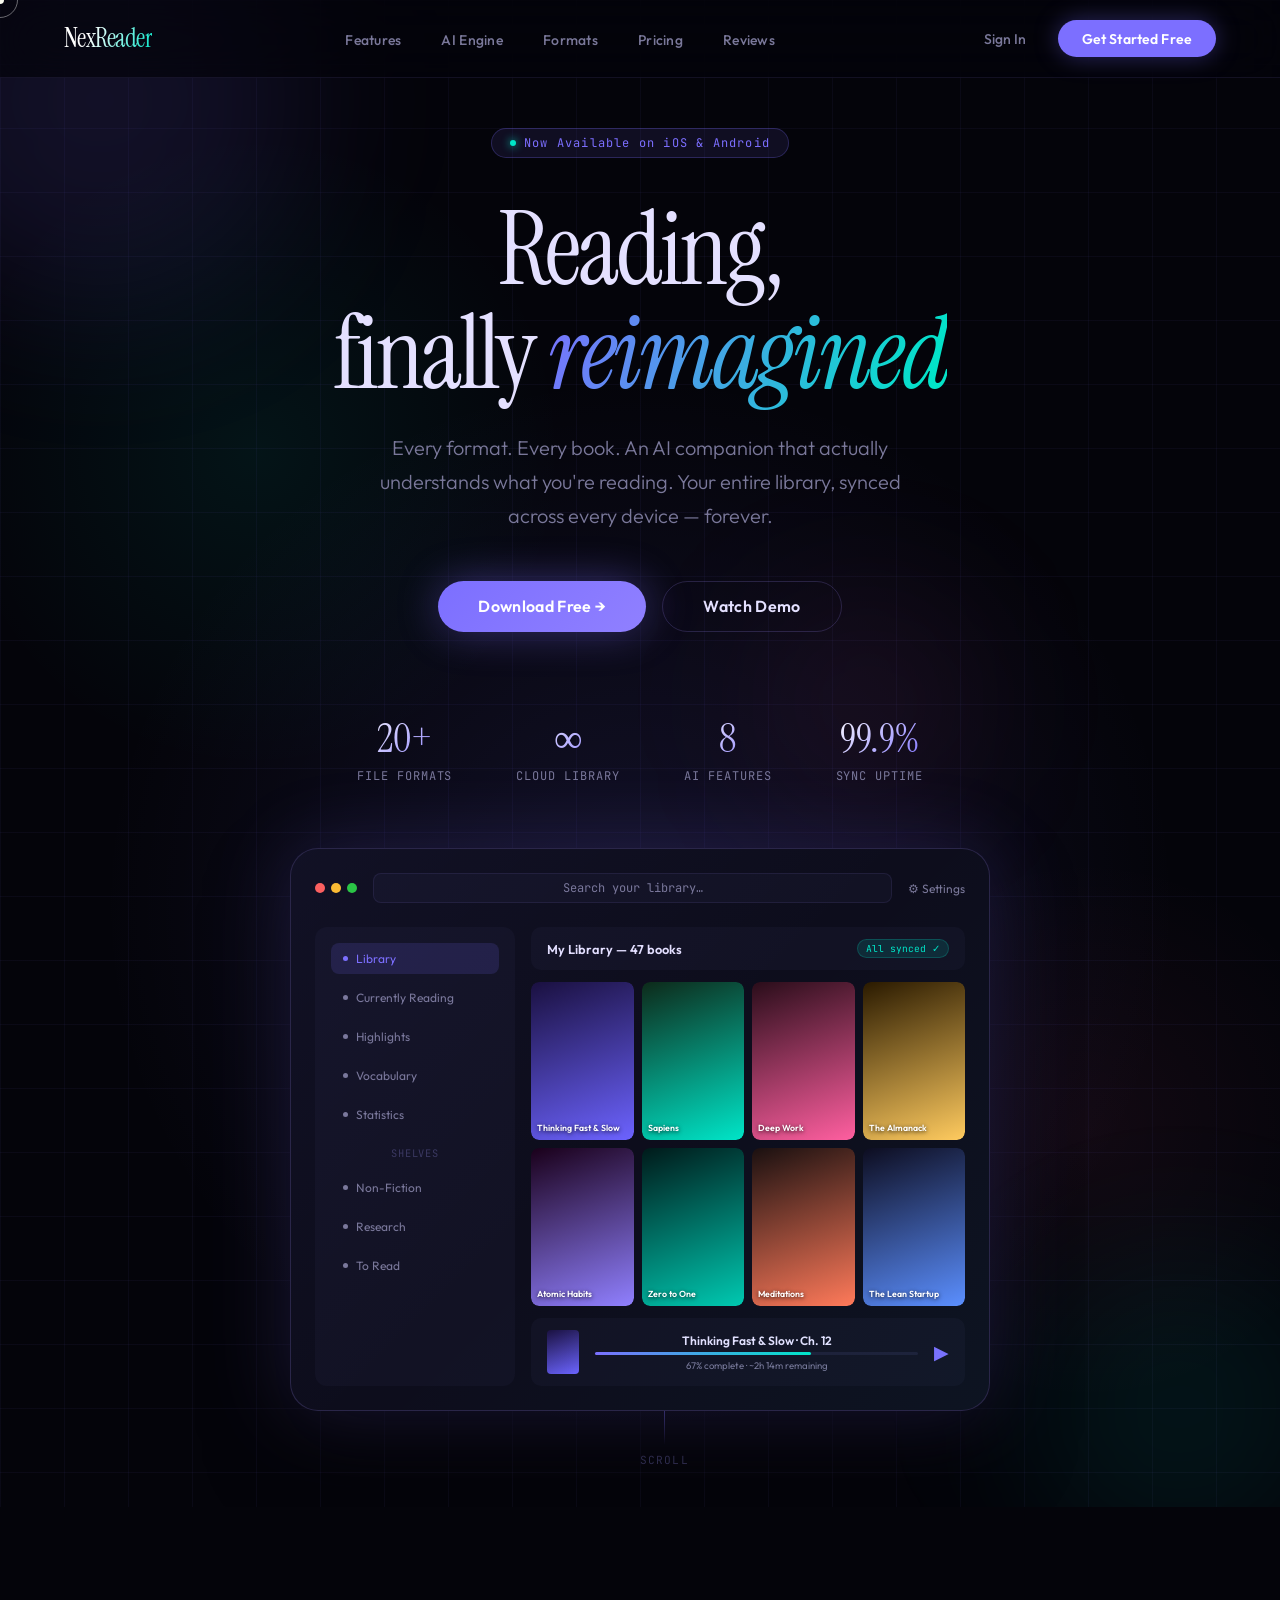
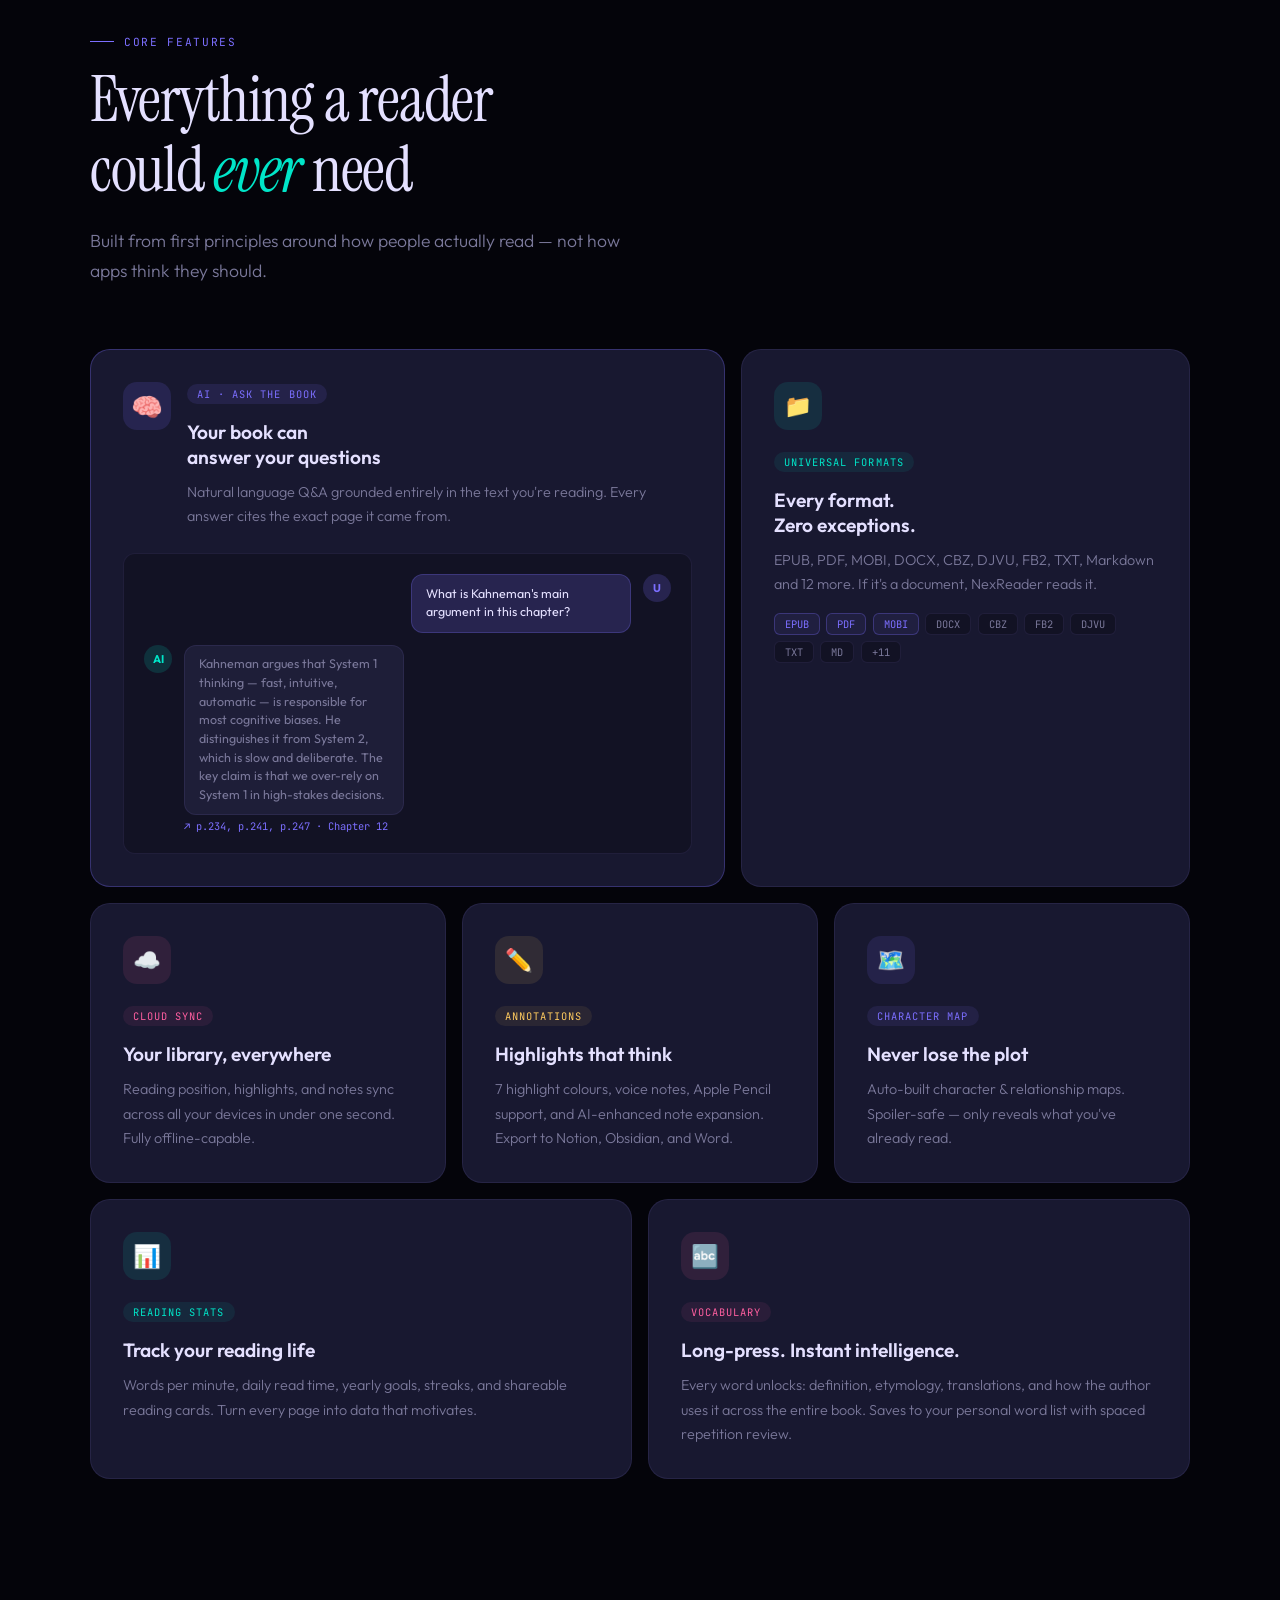
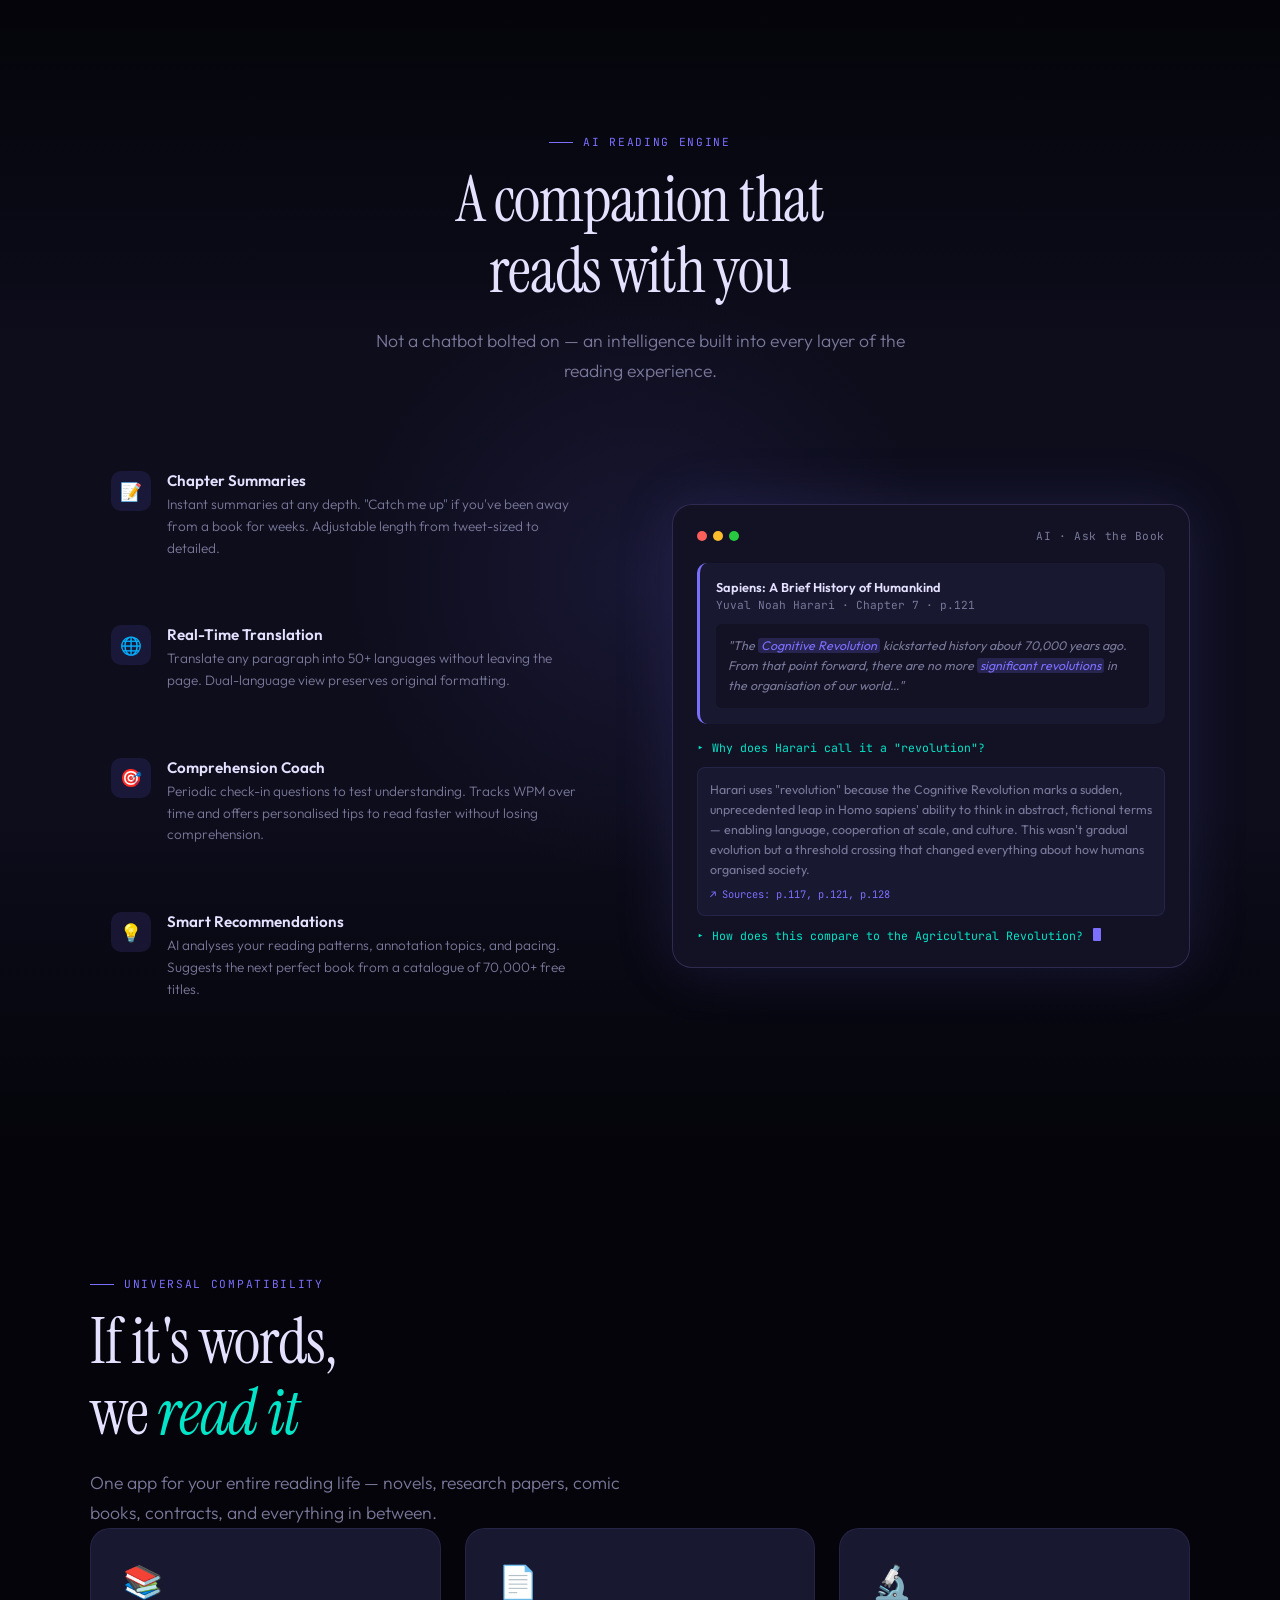
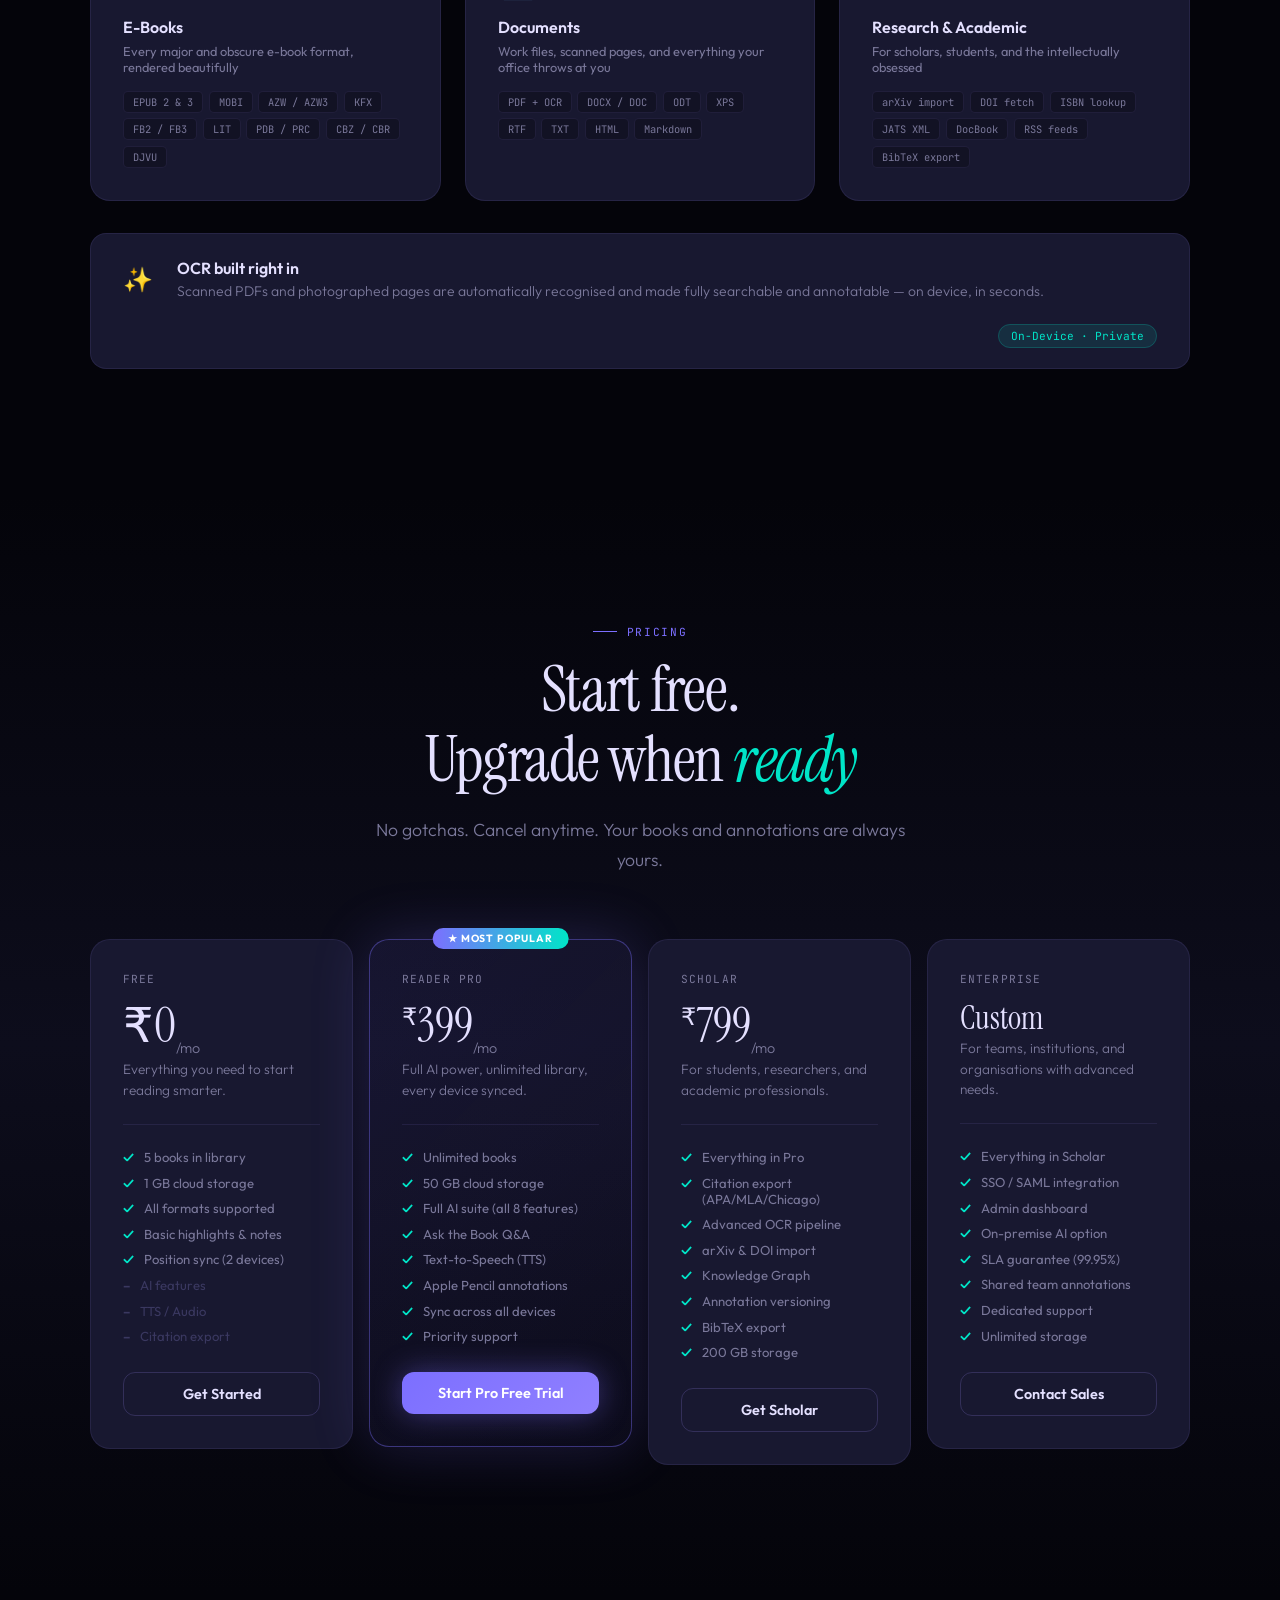
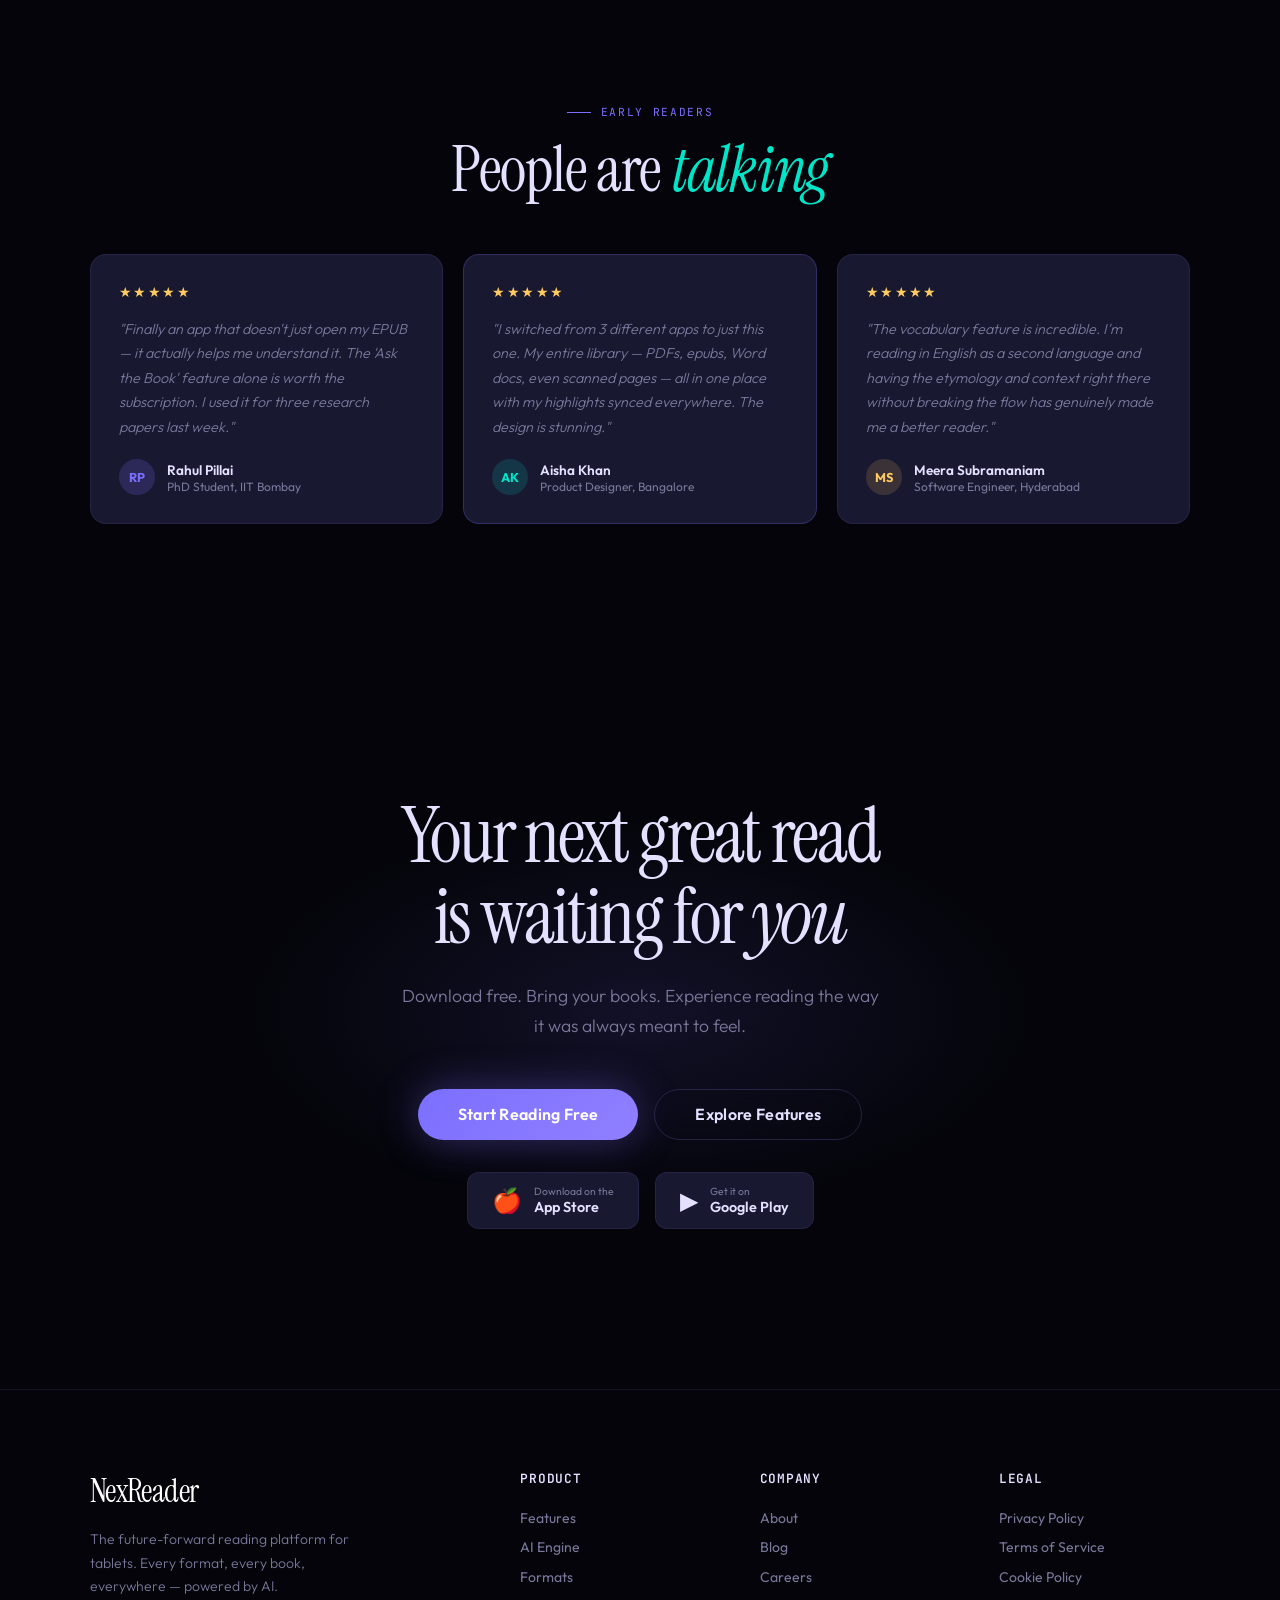
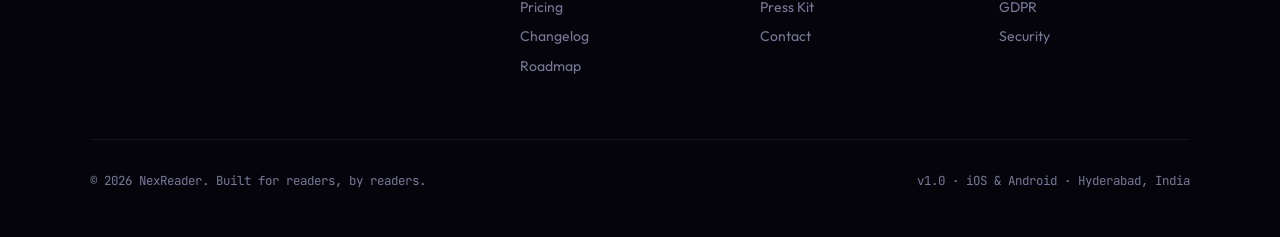
==== commit 50f287f6: "Update index.html" ====
--- a/index.html
+++ b/index.html
@@ -3,1574 +3,1291 @@
 <head>
 <meta charset="UTF-8">
 <meta name="viewport" content="width=device-width, initial-scale=1.0">
-<title>NexReader — Product Requirements Document</title>
-<link href="https://fonts.googleapis.com/css2?family=Space+Grotesk:wght@300;400;500;600;700&family=Syne:wght@400;600;700;800&family=JetBrains+Mono:wght@400;500&display=swap" rel="stylesheet">
+<title>NexReader — The Future of Reading</title>
+<link rel="preconnect" href="https://fonts.googleapis.com">
+<link href="https://fonts.googleapis.com/css2?family=Instrument+Serif:ital@0;1&family=Outfit:wght@300;400;500;600;700;800&family=JetBrains+Mono:wght@400;500&display=swap" rel="stylesheet">
 <style>
-  :root {
-    --void: #050508;
-    --deep: #0a0a12;
-    --panel: #0f0f1a;
-    --surface: #141420;
-    --card: #1a1a28;
-    --border: rgba(120,120,200,0.12);
-    --border-bright: rgba(140,140,220,0.25);
-    --accent: #6C63FF;
-    --accent2: #00D9C0;
-    --accent3: #FF6B9D;
-    --accent4: #FFB347;
-    --text-primary: #E8E8F0;
-    --text-secondary: #9898B8;
-    --text-muted: #555570;
-    --glow: rgba(108,99,255,0.15);
-  }
-
-  * { margin: 0; padding: 0; box-sizing: border-box; }
-
-  body {
-    font-family: 'Space Grotesk', sans-serif;
-    background: var(--void);
-    color: var(--text-primary);
-    min-height: 100vh;
-    line-height: 1.7;
-  }
-
-  /* COVER PAGE */
-  .cover {
-    min-height: 100vh;
-    display: flex;
-    flex-direction: column;
-    justify-content: center;
-    align-items: center;
-    text-align: center;
-    position: relative;
-    overflow: hidden;
-    padding: 4rem 2rem;
-    background: radial-gradient(ellipse 80% 60% at 50% 50%, rgba(108,99,255,0.08) 0%, transparent 70%),
-                radial-gradient(ellipse 40% 40% at 80% 20%, rgba(0,217,192,0.05) 0%, transparent 60%),
-                var(--void);
-  }
-
-  .cover-grid {
-    position: absolute;
-    inset: 0;
-    background-image:
-      linear-gradient(rgba(108,99,255,0.04) 1px, transparent 1px),
-      linear-gradient(90deg, rgba(108,99,255,0.04) 1px, transparent 1px);
-    background-size: 48px 48px;
-    mask-image: radial-gradient(ellipse 80% 80% at 50% 50%, black 20%, transparent 100%);
-  }
-
-  .cover-badge {
-    display: inline-flex;
-    align-items: center;
-    gap: 8px;
-    background: rgba(108,99,255,0.1);
-    border: 1px solid rgba(108,99,255,0.25);
-    border-radius: 100px;
-    padding: 6px 18px;
-    font-size: 12px;
-    font-family: 'JetBrains Mono', monospace;
-    letter-spacing: 0.08em;
-    color: var(--accent);
-    margin-bottom: 2rem;
-  }
-
-  .cover-badge::before {
-    content: '';
-    width: 6px; height: 6px;
-    border-radius: 50%;
-    background: var(--accent2);
-    box-shadow: 0 0 8px var(--accent2);
-    animation: pulse 2s ease-in-out infinite;
-  }
-
-  @keyframes pulse { 0%,100%{opacity:1} 50%{opacity:0.4} }
-
-  .cover h1 {
-    font-family: 'Syne', sans-serif;
-    font-size: clamp(3rem, 8vw, 6rem);
-    font-weight: 800;
-    letter-spacing: -0.03em;
-    line-height: 1;
-    margin-bottom: 0.5rem;
-    background: linear-gradient(135deg, #fff 0%, #a8a4ff 40%, var(--accent2) 100%);
-    -webkit-background-clip: text;
-    -webkit-text-fill-color: transparent;
-    background-clip: text;
-  }
-
-  .cover-tagline {
-    font-size: clamp(1rem, 2vw, 1.25rem);
-    color: var(--text-secondary);
-    margin-bottom: 3rem;
-    max-width: 500px;
-  }
-
-  .cover-meta {
-    display: flex;
-    gap: 3rem;
-    flex-wrap: wrap;
-    justify-content: center;
-    font-size: 13px;
-    color: var(--text-muted);
-  }
-
-  .cover-meta-item strong {
-    display: block;
-    color: var(--text-primary);
-    font-size: 15px;
-    font-weight: 500;
-  }
-
-  /* NAVIGATION */
-  .nav {
-    position: sticky;
-    top: 0;
-    z-index: 100;
-    background: rgba(5,5,8,0.85);
-    backdrop-filter: blur(20px);
-    -webkit-backdrop-filter: blur(20px);
-    border-bottom: 1px solid var(--border);
-    padding: 0.75rem 2rem;
-    display: flex;
-    align-items: center;
-    gap: 2rem;
-    overflow-x: auto;
-    scrollbar-width: none;
-  }
-
-  .nav::-webkit-scrollbar { display: none; }
-
-  .nav-brand {
-    font-family: 'Syne', sans-serif;
-    font-weight: 700;
-    font-size: 15px;
-    color: var(--accent);
-    white-space: nowrap;
-    flex-shrink: 0;
-  }
-
-  .nav-links {
-    display: flex;
-    gap: 0.25rem;
-    list-style: none;
-  }
-
-  .nav-links a {
-    display: block;
-    padding: 6px 14px;
-    border-radius: 8px;
-    font-size: 13px;
-    color: var(--text-secondary);
-    text-decoration: none;
-    white-space: nowrap;
-    transition: all 0.2s;
-  }
-
-  .nav-links a:hover {
-    background: rgba(108,99,255,0.1);
-    color: var(--text-primary);
-  }
-
-  /* LAYOUT */
-  .doc {
-    max-width: 900px;
-    margin: 0 auto;
-    padding: 4rem 2rem;
-  }
-
-  /* SECTION HEADERS */
-  .section {
-    margin-bottom: 5rem;
-  }
-
-  .section-label {
-    font-family: 'JetBrains Mono', monospace;
-    font-size: 11px;
-    letter-spacing: 0.12em;
-    color: var(--accent);
-    text-transform: uppercase;
-    margin-bottom: 0.5rem;
-    display: flex;
-    align-items: center;
-    gap: 8px;
-  }
-
-  .section-label::after {
-    content: '';
-    flex: 1;
-    height: 1px;
-    background: linear-gradient(90deg, var(--border-bright), transparent);
-    max-width: 200px;
-  }
-
-  .section-title {
-    font-family: 'Syne', sans-serif;
-    font-size: clamp(1.75rem, 4vw, 2.5rem);
-    font-weight: 700;
-    letter-spacing: -0.02em;
-    margin-bottom: 1.5rem;
-    color: #fff;
-  }
-
-  .section-title span {
-    background: linear-gradient(90deg, var(--accent), var(--accent2));
-    -webkit-background-clip: text;
-    -webkit-text-fill-color: transparent;
-    background-clip: text;
-  }
-
-  p {
-    color: var(--text-secondary);
-    margin-bottom: 1rem;
-    font-size: 15px;
-  }
-
-  /* CARDS */
-  .card {
-    background: var(--card);
-    border: 1px solid var(--border);
-    border-radius: 16px;
-    padding: 1.5rem;
-    transition: border-color 0.2s, transform 0.2s;
-  }
-
-  .card:hover {
-    border-color: var(--border-bright);
-    transform: translateY(-2px);
-  }
-
-  .card-grid {
-    display: grid;
-    gap: 1rem;
-  }
-
-  .card-grid-2 { grid-template-columns: repeat(auto-fit, minmax(280px, 1fr)); }
-  .card-grid-3 { grid-template-columns: repeat(auto-fit, minmax(220px, 1fr)); }
-  .card-grid-4 { grid-template-columns: repeat(auto-fit, minmax(180px, 1fr)); }
-
-  .card-icon {
-    width: 40px; height: 40px;
-    border-radius: 10px;
-    display: flex;
-    align-items: center;
-    justify-content: center;
-    font-size: 18px;
-    margin-bottom: 0.75rem;
-  }
-
-  .card h3 {
-    font-size: 15px;
-    font-weight: 600;
-    margin-bottom: 0.5rem;
-    color: var(--text-primary);
-  }
-
-  .card p {
-    font-size: 13.5px;
-    margin-bottom: 0;
-  }
-
-  /* ACCENT CARD VARIANTS */
-  .card-accent-purple { border-color: rgba(108,99,255,0.3); }
-  .card-accent-purple .card-icon { background: rgba(108,99,255,0.15); }
-  .card-accent-teal { border-color: rgba(0,217,192,0.25); }
-  .card-accent-teal .card-icon { background: rgba(0,217,192,0.12); }
-  .card-accent-pink { border-color: rgba(255,107,157,0.25); }
-  .card-accent-pink .card-icon { background: rgba(255,107,157,0.12); }
-  .card-accent-amber { border-color: rgba(255,179,71,0.25); }
-  .card-accent-amber .card-icon { background: rgba(255,179,71,0.12); }
-
-  /* HIGHLIGHT BOXES */
-  .highlight {
-    border-left: 3px solid var(--accent);
-    background: rgba(108,99,255,0.06);
-    border-radius: 0 12px 12px 0;
-    padding: 1.25rem 1.5rem;
-    margin: 2rem 0;
-  }
-
-  .highlight-teal { border-left-color: var(--accent2); background: rgba(0,217,192,0.05); }
-  .highlight-pink { border-left-color: var(--accent3); background: rgba(255,107,157,0.05); }
-
-  .highlight p { margin: 0; color: var(--text-secondary); }
-
-  /* FEATURE TABLE */
-  .feature-table {
-    width: 100%;
-    border-collapse: collapse;
-    margin: 1.5rem 0;
-    font-size: 14px;
-  }
-
-  .feature-table th {
-    font-family: 'JetBrains Mono', monospace;
-    font-size: 11px;
-    letter-spacing: 0.06em;
-    text-transform: uppercase;
-    color: var(--text-muted);
-    padding: 0.75rem 1rem;
-    text-align: left;
-    border-bottom: 1px solid var(--border);
-  }
-
-  .feature-table td {
-    padding: 0.875rem 1rem;
-    border-bottom: 1px solid var(--border);
-    color: var(--text-secondary);
-    vertical-align: top;
-  }
-
-  .feature-table tr:last-child td { border-bottom: none; }
-
-  .feature-table tr:hover td {
-    background: rgba(108,99,255,0.04);
-  }
-
-  /* PRIORITY BADGES */
-  .badge {
-    display: inline-block;
-    padding: 3px 10px;
-    border-radius: 100px;
-    font-size: 11px;
-    font-weight: 500;
-    font-family: 'JetBrains Mono', monospace;
-    white-space: nowrap;
-  }
-
-  .badge-p0 { background: rgba(255,107,157,0.15); color: #FF6B9D; border: 1px solid rgba(255,107,157,0.3); }
-  .badge-p1 { background: rgba(255,179,71,0.15); color: #FFB347; border: 1px solid rgba(255,179,71,0.3); }
-  .badge-p2 { background: rgba(108,99,255,0.15); color: #8B7FFF; border: 1px solid rgba(108,99,255,0.3); }
-  .badge-p3 { background: rgba(0,217,192,0.1); color: #00C9B1; border: 1px solid rgba(0,217,192,0.25); }
-
-  /* TECH STACK PILLS */
-  .tech-pills {
-    display: flex;
-    flex-wrap: wrap;
-    gap: 0.5rem;
-    margin-top: 1rem;
-  }
-
-  .tech-pill {
-    display: inline-flex;
-    align-items: center;
-    gap: 6px;
-    padding: 5px 12px;
-    border-radius: 8px;
-    border: 1px solid var(--border);
-    background: var(--surface);
-    font-size: 12px;
-    font-family: 'JetBrains Mono', monospace;
-    color: var(--text-secondary);
-  }
-
-  .tech-pill-dot {
-    width: 5px; height: 5px;
-    border-radius: 50%;
-  }
-
-  /* TIMELINE */
-  .timeline {
-    position: relative;
-    padding-left: 2rem;
-    margin: 1.5rem 0;
-  }
-
-  .timeline::before {
-    content: '';
-    position: absolute;
-    left: 6px;
-    top: 8px;
-    bottom: 8px;
-    width: 1px;
-    background: linear-gradient(to bottom, var(--accent), var(--accent2), transparent);
-  }
-
-  .timeline-item {
-    position: relative;
-    margin-bottom: 2rem;
-  }
-
-  .timeline-dot {
-    position: absolute;
-    left: -2rem;
-    top: 4px;
-    width: 13px; height: 13px;
-    border-radius: 50%;
-    background: var(--accent);
-    border: 2px solid var(--void);
-    box-shadow: 0 0 12px rgba(108,99,255,0.6);
-  }
-
-  .timeline-phase {
-    font-family: 'JetBrains Mono', monospace;
-    font-size: 11px;
-    color: var(--accent);
-    letter-spacing: 0.06em;
-    text-transform: uppercase;
-    margin-bottom: 0.25rem;
-  }
-
-  .timeline-title {
-    font-weight: 600;
-    font-size: 16px;
-    margin-bottom: 0.5rem;
-    color: var(--text-primary);
-  }
-
-  .timeline-body {
-    font-size: 14px;
-    color: var(--text-secondary);
-  }
-
-  /* METRIC ROW */
-  .metric-row {
-    display: grid;
-    grid-template-columns: repeat(auto-fit, minmax(160px, 1fr));
-    gap: 1rem;
-    margin: 1.5rem 0;
-  }
-
-  .metric-card {
-    background: var(--surface);
-    border: 1px solid var(--border);
-    border-radius: 12px;
-    padding: 1.25rem;
-    text-align: center;
-  }
-
-  .metric-value {
-    font-family: 'Syne', sans-serif;
-    font-size: 2rem;
-    font-weight: 700;
-    background: linear-gradient(135deg, var(--accent), var(--accent2));
-    -webkit-background-clip: text;
-    -webkit-text-fill-color: transparent;
-    background-clip: text;
-    margin-bottom: 0.25rem;
-  }
-
-  .metric-label {
-    font-size: 12px;
-    color: var(--text-muted);
-    font-family: 'JetBrains Mono', monospace;
-    text-transform: uppercase;
-    letter-spacing: 0.06em;
-  }
-
-  /* DATABASE SCHEMA */
-  .schema-table {
-    background: var(--surface);
-    border: 1px solid var(--border);
-    border-radius: 12px;
-    overflow: hidden;
-    margin-bottom: 1rem;
-    font-family: 'JetBrains Mono', monospace;
-    font-size: 13px;
-  }
-
-  .schema-table-header {
-    background: rgba(108,99,255,0.12);
-    padding: 0.75rem 1rem;
-    color: var(--accent);
-    font-weight: 500;
-    border-bottom: 1px solid var(--border);
-  }
-
-  .schema-table-row {
-    display: flex;
-    gap: 1rem;
-    padding: 0.6rem 1rem;
-    border-bottom: 1px solid rgba(120,120,200,0.06);
-    align-items: baseline;
-  }
-
-  .schema-table-row:last-child { border-bottom: none; }
-
-  .schema-field { color: var(--text-primary); min-width: 160px; flex-shrink: 0; }
-  .schema-type { color: var(--accent2); min-width: 100px; flex-shrink: 0; font-size: 11.5px; }
-  .schema-desc { color: var(--text-muted); font-size: 12px; }
-  .schema-pk { color: var(--accent4); font-size: 10px; background: rgba(255,179,71,0.1); padding: 1px 6px; border-radius: 4px; flex-shrink: 0; }
-  .schema-fk { color: var(--accent3); font-size: 10px; background: rgba(255,107,157,0.1); padding: 1px 6px; border-radius: 4px; flex-shrink: 0; }
-
-  /* DIVIDER */
-  .divider {
-    height: 1px;
-    background: linear-gradient(90deg, transparent, var(--border), transparent);
-    margin: 4rem 0;
-  }
-
-  /* LIST */
-  ul.feature-list {
-    list-style: none;
-    margin: 1rem 0;
-  }
-
-  ul.feature-list li {
-    display: flex;
-    align-items: flex-start;
-    gap: 10px;
-    padding: 0.5rem 0;
-    font-size: 14.5px;
-    color: var(--text-secondary);
-    border-bottom: 1px solid rgba(120,120,200,0.06);
-  }
-
-  ul.feature-list li::before {
-    content: '▸';
-    color: var(--accent);
-    flex-shrink: 0;
-    font-size: 12px;
-    margin-top: 3px;
-  }
-
-  /* INLINE CODE */
-  code {
-    font-family: 'JetBrains Mono', monospace;
-    font-size: 12px;
-    background: rgba(108,99,255,0.12);
-    color: var(--accent);
-    padding: 2px 6px;
-    border-radius: 4px;
-  }
-
-  /* MEGA FEATURE CARD */
-  .mega-card {
-    background: linear-gradient(135deg, var(--card) 0%, rgba(108,99,255,0.05) 100%);
-    border: 1px solid var(--border-bright);
-    border-radius: 20px;
-    padding: 2rem;
-    margin-bottom: 1.5rem;
-    position: relative;
-    overflow: hidden;
-  }
-
-  .mega-card::before {
-    content: '';
-    position: absolute;
-    top: 0; right: 0;
-    width: 200px; height: 200px;
-    background: radial-gradient(circle, rgba(108,99,255,0.08) 0%, transparent 70%);
-    pointer-events: none;
-  }
-
-  .mega-card-number {
-    font-family: 'Syne', sans-serif;
-    font-size: 5rem;
-    font-weight: 800;
-    position: absolute;
-    top: -0.5rem;
-    right: 1.5rem;
-    color: rgba(108,99,255,0.07);
-    line-height: 1;
-    pointer-events: none;
-    user-select: none;
-  }
-
-  .mega-card h3 {
-    font-family: 'Syne', sans-serif;
-    font-size: 1.25rem;
-    font-weight: 700;
-    color: #fff;
-    margin-bottom: 0.5rem;
-  }
-
-  .mega-card-sub {
-    font-size: 13px;
-    color: var(--accent);
-    font-family: 'JetBrains Mono', monospace;
-    margin-bottom: 0.75rem;
-  }
-
-  .mega-card p {
-    font-size: 14px;
-    margin-bottom: 0.75rem;
-  }
-
-  /* FOOTER */
-  .footer {
-    text-align: center;
-    padding: 4rem 2rem;
-    border-top: 1px solid var(--border);
-    color: var(--text-muted);
-    font-size: 13px;
-    font-family: 'JetBrains Mono', monospace;
-  }
-
-  /* SCROLLBAR */
-  ::-webkit-scrollbar { width: 6px; height: 6px; }
-  ::-webkit-scrollbar-track { background: var(--void); }
-  ::-webkit-scrollbar-thumb { background: rgba(108,99,255,0.3); border-radius: 3px; }
-
-  @media print {
-    .nav { display: none; }
-    .cover-grid { display: none; }
-    body { background: white; color: black; }
-  }
+*,*::before,*::after{margin:0;padding:0;box-sizing:border-box}
+
+:root{
+  --ink:#04040A;
+  --deep:#070710;
+  --panel:#0D0D1C;
+  --surface:#121224;
+  --card:#181830;
+  --card2:#1E1E38;
+  --border:rgba(160,140,255,0.1);
+  --border2:rgba(160,140,255,0.2);
+  --neon:#7C6FFF;
+  --neon2:#00E5C8;
+  --rose:#FF5FA0;
+  --gold:#FFCB5F;
+  --text:#E4E0FF;
+  --muted:#7A789A;
+  --faint:#3A3860;
+}
+
+html{scroll-behavior:smooth}
+
+body{
+  font-family:'Outfit',sans-serif;
+  background:var(--ink);
+  color:var(--text);
+  overflow-x:hidden;
+  cursor:none;
+}
+
+/* CURSOR */
+.cursor{position:fixed;pointer-events:none;z-index:9999;mix-blend-mode:difference}
+.cursor-dot{width:8px;height:8px;background:#fff;border-radius:50%;transform:translate(-50%,-50%);transition:transform .1s}
+.cursor-ring{width:36px;height:36px;border:1px solid rgba(255,255,255,0.4);border-radius:50%;transform:translate(-50%,-50%);transition:all .18s ease;position:fixed;pointer-events:none;z-index:9998}
+body:has(a:hover) .cursor-ring,body:has(button:hover) .cursor-ring{transform:translate(-50%,-50%) scale(1.6);border-color:rgba(124,111,255,0.8)}
+
+/* NAV */
+nav{
+  position:fixed;top:0;left:0;right:0;z-index:100;
+  padding:1.25rem 4rem;
+  display:flex;align-items:center;justify-content:space-between;
+  background:rgba(4,4,10,0.7);
+  backdrop-filter:blur(24px);
+  border-bottom:1px solid var(--border);
+  transition:all .3s;
+}
+.nav-logo{
+  font-family:'Instrument Serif',serif;
+  font-size:1.6rem;
+  background:linear-gradient(110deg,#fff 30%,var(--neon2));
+  -webkit-background-clip:text;-webkit-text-fill-color:transparent;background-clip:text;
+  letter-spacing:-0.02em;
+}
+.nav-links{display:flex;gap:2.5rem;list-style:none}
+.nav-links a{
+  font-size:.875rem;font-weight:500;color:var(--muted);
+  text-decoration:none;letter-spacing:0.02em;
+  transition:color .2s;position:relative;
+}
+.nav-links a::after{
+  content:'';position:absolute;bottom:-4px;left:0;right:0;height:1px;
+  background:var(--neon);transform:scaleX(0);transition:transform .25s;
+}
+.nav-links a:hover{color:var(--text)}
+.nav-links a:hover::after{transform:scaleX(1)}
+.nav-cta{
+  display:flex;align-items:center;gap:1rem;
+}
+.btn-ghost{
+  font-family:'Outfit',sans-serif;font-size:.875rem;font-weight:500;
+  color:var(--muted);background:none;border:none;cursor:none;
+  padding:.5rem 1rem;transition:color .2s;
+}
+.btn-ghost:hover{color:var(--text)}
+.btn-primary{
+  font-family:'Outfit',sans-serif;font-size:.875rem;font-weight:600;
+  color:#fff;background:var(--neon);border:none;cursor:none;
+  padding:.6rem 1.5rem;border-radius:100px;
+  transition:all .25s;letter-spacing:0.01em;
+  box-shadow:0 0 24px rgba(124,111,255,0.35);
+}
+.btn-primary:hover{background:#9080FF;box-shadow:0 0 40px rgba(124,111,255,0.6);transform:translateY(-1px)}
+
+/* HERO */
+.hero{
+  min-height:100vh;
+  display:flex;flex-direction:column;align-items:center;justify-content:center;
+  text-align:center;
+  padding:8rem 2rem 6rem;
+  position:relative;overflow:hidden;
+}
+
+.hero-bg{
+  position:absolute;inset:0;
+  background:
+    radial-gradient(ellipse 60% 50% at 50% 60%, rgba(124,111,255,0.12) 0%, transparent 70%),
+    radial-gradient(ellipse 40% 35% at 20% 30%, rgba(0,229,200,0.07) 0%, transparent 60%),
+    radial-gradient(ellipse 35% 30% at 85% 75%, rgba(255,95,160,0.06) 0%, transparent 60%),
+    var(--ink);
+}
+
+/* animated grid */
+.hero-grid{
+  position:absolute;inset:0;
+  background-image:
+    linear-gradient(rgba(124,111,255,0.05) 1px, transparent 1px),
+    linear-gradient(90deg, rgba(124,111,255,0.05) 1px, transparent 1px);
+  background-size:64px 64px;
+  animation:gridshift 20s linear infinite;
+}
+@keyframes gridshift{from{background-position:0 0}to{background-position:64px 64px}}
+
+/* floating orbs */
+.orb{position:absolute;border-radius:50%;filter:blur(80px);animation:orbfloat var(--dur,8s) ease-in-out infinite alternate;pointer-events:none}
+.orb1{width:400px;height:400px;background:rgba(124,111,255,0.12);top:-100px;left:-100px;--dur:10s}
+.orb2{width:300px;height:300px;background:rgba(0,229,200,0.08);bottom:-50px;right:-50px;--dur:13s}
+.orb3{width:200px;height:200px;background:rgba(255,95,160,0.08);top:40%;left:60%;--dur:7s}
+@keyframes orbfloat{from{transform:translate(0,0) scale(1)}to{transform:translate(30px,40px) scale(1.1)}}
+
+.hero-badge{
+  display:inline-flex;align-items:center;gap:8px;
+  background:rgba(124,111,255,0.1);border:1px solid rgba(124,111,255,0.25);
+  border-radius:100px;padding:6px 18px;
+  font-size:.75rem;font-family:'JetBrains Mono',monospace;letter-spacing:.1em;
+  color:var(--neon);margin-bottom:2.5rem;
+  animation:fadein .8s ease both;
+}
+.hero-badge-dot{width:6px;height:6px;border-radius:50%;background:var(--neon2);box-shadow:0 0 8px var(--neon2);animation:pulse 2s infinite}
+@keyframes pulse{0%,100%{opacity:1}50%{opacity:.3}}
+
+.hero h1{
+  font-family:'Instrument Serif',serif;
+  font-size:clamp(3.5rem,8vw,7rem);
+  font-weight:400;
+  line-height:1.02;
+  letter-spacing:-0.03em;
+  margin-bottom:1.5rem;
+  position:relative;z-index:1;
+  animation:fadein .8s .2s ease both;
+}
+.hero h1 em{
+  font-style:italic;
+  background:linear-gradient(110deg, var(--neon) 0%, var(--neon2) 50%, var(--rose) 100%);
+  -webkit-background-clip:text;-webkit-text-fill-color:transparent;background-clip:text;
+  background-size:200%;
+  animation:gradshift 4s linear infinite;
+}
+@keyframes gradshift{0%{background-position:0%}100%{background-position:200%}}
+
+.hero-sub{
+  font-size:clamp(1rem,2vw,1.25rem);
+  color:var(--muted);max-width:560px;
+  line-height:1.7;margin-bottom:3rem;
+  font-weight:300;
+  animation:fadein .8s .4s ease both;
+}
+
+.hero-actions{
+  display:flex;gap:1rem;flex-wrap:wrap;justify-content:center;
+  animation:fadein .8s .6s ease both;
+  position:relative;z-index:1;
+}
+
+.btn-hero{
+  font-family:'Outfit',sans-serif;font-size:1rem;font-weight:600;
+  padding:.9rem 2.5rem;border-radius:100px;border:none;cursor:none;
+  transition:all .25s;letter-spacing:0.02em;
+}
+.btn-hero-primary{
+  background:linear-gradient(135deg,var(--neon),#9080FF);
+  color:#fff;
+  box-shadow:0 0 40px rgba(124,111,255,0.4),0 2px 20px rgba(0,0,0,0.5);
+}
+.btn-hero-primary:hover{transform:translateY(-3px);box-shadow:0 0 60px rgba(124,111,255,0.6),0 8px 30px rgba(0,0,0,0.5)}
+.btn-hero-secondary{
+  background:transparent;color:var(--text);
+  border:1px solid var(--border2);
+  backdrop-filter:blur(10px);
+}
+.btn-hero-secondary:hover{border-color:rgba(160,140,255,0.4);background:rgba(124,111,255,0.06);transform:translateY(-2px)}
+
+.hero-stats{
+  display:flex;gap:4rem;flex-wrap:wrap;justify-content:center;
+  margin-top:5rem;
+  animation:fadein .8s .8s ease both;
+  position:relative;z-index:1;
+}
+.stat{text-align:center}
+.stat-num{
+  font-family:'Instrument Serif',serif;font-size:2.5rem;
+  background:linear-gradient(135deg,#fff,var(--neon));
+  -webkit-background-clip:text;-webkit-text-fill-color:transparent;background-clip:text;
+}
+.stat-label{font-size:.75rem;color:var(--muted);letter-spacing:.08em;text-transform:uppercase;font-family:'JetBrains Mono',monospace;margin-top:.25rem}
+
+/* SCROLL INDICATOR */
+.scroll-hint{
+  position:absolute;bottom:2.5rem;left:50%;transform:translateX(-50%);
+  display:flex;flex-direction:column;align-items:center;gap:.5rem;
+  color:var(--faint);font-size:.7rem;font-family:'JetBrains Mono',monospace;
+  letter-spacing:.1em;animation:fadein 1s 1.5s both;
+}
+.scroll-line{width:1px;height:48px;background:linear-gradient(to bottom,var(--neon),transparent);animation:scrollpulse 2s ease-in-out infinite}
+@keyframes scrollpulse{0%,100%{opacity:.3;transform:scaleY(1)}50%{opacity:1;transform:scaleY(1.2)}}
+
+@keyframes fadein{from{opacity:0;transform:translateY(20px)}to{opacity:1;transform:translateY(0)}}
+
+/* MOCKUP PHONE */
+.hero-mockup{
+  position:relative;z-index:1;margin-top:4rem;
+  animation:fadein .8s 1s ease both;
+  width:100%;max-width:700px;
+}
+.mockup-frame{
+  background:var(--panel);
+  border:1px solid var(--border2);
+  border-radius:28px;
+  padding:1.5rem;
+  box-shadow:0 0 80px rgba(124,111,255,0.2),0 40px 80px rgba(0,0,0,0.6);
+  overflow:hidden;
+  position:relative;
+}
+.mockup-frame::before{
+  content:'';position:absolute;inset:0;
+  background:linear-gradient(135deg,rgba(124,111,255,0.04),transparent 50%,rgba(0,229,200,0.03));
+  pointer-events:none;
+}
+.mockup-header{
+  display:flex;align-items:center;justify-content:space-between;
+  margin-bottom:1.5rem;
+}
+.mockup-dots{display:flex;gap:6px}
+.mockup-dot{width:10px;height:10px;border-radius:50%}
+.mockup-searchbar{
+  flex:1;margin:0 1rem;background:var(--surface);
+  border:1px solid var(--border);border-radius:8px;
+  padding:.4rem 1rem;font-size:.75rem;color:var(--muted);
+  font-family:'JetBrains Mono',monospace;
+}
+.mockup-body{
+  display:grid;grid-template-columns:200px 1fr;gap:1rem;min-height:320px;
+}
+.mockup-sidebar{
+  background:var(--surface);border-radius:12px;padding:1rem;
+  display:flex;flex-direction:column;gap:.5rem;
+}
+.mockup-nav-item{
+  padding:.5rem .75rem;border-radius:8px;font-size:.75rem;
+  color:var(--muted);cursor:default;display:flex;align-items:center;gap:.5rem;
+}
+.mockup-nav-item.active{background:rgba(124,111,255,0.15);color:var(--neon)}
+.mockup-nav-dot{width:5px;height:5px;border-radius:50%;background:currentColor;flex-shrink:0}
+.mockup-shelf-label{font-size:.65rem;color:var(--faint);letter-spacing:.08em;text-transform:uppercase;padding:.5rem .75rem .25rem;font-family:'JetBrains Mono',monospace}
+
+.mockup-main{display:flex;flex-direction:column;gap:.75rem}
+.mockup-topbar{
+  background:var(--surface);border-radius:10px;padding:.75rem 1rem;
+  display:flex;align-items:center;justify-content:space-between;
+}
+.mockup-title{font-size:.8rem;font-weight:600}
+.mockup-badge{
+  font-size:.6rem;padding:2px 8px;border-radius:100px;
+  background:rgba(0,229,200,0.12);color:var(--neon2);
+  font-family:'JetBrains Mono',monospace;border:1px solid rgba(0,229,200,0.2);
+}
+.books-grid{
+  display:grid;grid-template-columns:repeat(4,1fr);gap:.5rem;flex:1;
+}
+.book-card-mini{
+  border-radius:8px;aspect-ratio:.65/1;
+  position:relative;overflow:hidden;
+  transition:transform .2s;
+}
+.book-card-mini:hover{transform:translateY(-3px)}
+.book-spine{
+  width:100%;height:100%;border-radius:8px;
+  display:flex;align-items:flex-end;padding:.4rem;
+}
+.book-mini-title{
+  font-size:.55rem;font-weight:600;color:#fff;
+  text-shadow:0 1px 4px rgba(0,0,0,0.8);line-height:1.2;
+}
+.progress-ring{
+  position:absolute;top:4px;right:4px;
+  width:18px;height:18px;
+}
+.mockup-reading-bar{
+  background:var(--surface);border-radius:10px;padding:.75rem 1rem;
+  display:flex;align-items:center;gap:1rem;
+}
+.reading-cover{width:32px;height:44px;border-radius:4px;flex-shrink:0}
+.reading-info{flex:1}
+.reading-title-mini{font-size:.75rem;font-weight:600;margin-bottom:.25rem}
+.reading-progress-track{height:3px;background:var(--card2);border-radius:2px}
+.reading-progress-fill{height:100%;border-radius:2px;background:linear-gradient(90deg,var(--neon),var(--neon2))}
+.reading-meta{font-size:.6rem;color:var(--muted);margin-top:.25rem}
+
+/* SECTION COMMON */
+section{padding:7rem 4rem;position:relative}
+.section-inner{max-width:1100px;margin:0 auto}
+
+.section-eyebrow{
+  font-family:'JetBrains Mono',monospace;
+  font-size:.7rem;letter-spacing:.15em;text-transform:uppercase;
+  color:var(--neon);margin-bottom:1rem;
+  display:flex;align-items:center;gap:10px;
+}
+.section-eyebrow::before{content:'';width:24px;height:1px;background:var(--neon)}
+
+.section-title{
+  font-family:'Instrument Serif',serif;
+  font-size:clamp(2.5rem,5vw,4rem);
+  font-weight:400;line-height:1.1;letter-spacing:-0.02em;
+  margin-bottom:1.25rem;
+}
+.section-title em{
+  font-style:italic;color:var(--neon2);
+  -webkit-text-fill-color:var(--neon2);
+}
+
+.section-sub{
+  font-size:1.1rem;color:var(--muted);
+  max-width:540px;line-height:1.7;font-weight:300;
+}
+
+/* FEATURE BENTO */
+.bento{
+  display:grid;
+  grid-template-columns:repeat(12,1fr);
+  grid-template-rows:auto;
+  gap:1rem;margin-top:4rem;
+}
+.bento-card{
+  background:var(--card);border:1px solid var(--border);
+  border-radius:20px;padding:2rem;
+  transition:all .3s;overflow:hidden;position:relative;
+}
+.bento-card::before{
+  content:'';position:absolute;inset:0;
+  background:linear-gradient(135deg,rgba(124,111,255,0.04),transparent);
+  opacity:0;transition:opacity .3s;pointer-events:none;
+}
+.bento-card:hover{border-color:var(--border2);transform:translateY(-3px)}
+.bento-card:hover::before{opacity:1}
+
+.bento-1{grid-column:span 7}
+.bento-2{grid-column:span 5}
+.bento-3{grid-column:span 4}
+.bento-4{grid-column:span 4}
+.bento-5{grid-column:span 4}
+.bento-6{grid-column:span 6}
+.bento-7{grid-column:span 6}
+
+.bento-icon{
+  width:48px;height:48px;border-radius:14px;
+  display:flex;align-items:center;justify-content:center;
+  font-size:1.4rem;margin-bottom:1.25rem;flex-shrink:0;
+}
+.bento-tag{
+  font-family:'JetBrains Mono',monospace;font-size:.65rem;
+  letter-spacing:.1em;text-transform:uppercase;
+  padding:3px 10px;border-radius:100px;margin-bottom:1rem;
+  display:inline-block;
+}
+.bento-card h3{font-size:1.2rem;font-weight:600;margin-bottom:.6rem;line-height:1.3}
+.bento-card p{font-size:.9rem;color:var(--muted);line-height:1.7;font-weight:300}
+
+/* big card extras */
+.bento-visual{
+  margin-top:1.5rem;background:var(--surface);
+  border-radius:12px;padding:1.25rem;
+  border:1px solid var(--border);
+}
+.ai-convo{display:flex;flex-direction:column;gap:.75rem}
+.ai-msg{
+  display:flex;gap:.75rem;align-items:flex-start;
+}
+.ai-msg-user{flex-direction:row-reverse}
+.ai-avatar{
+  width:28px;height:28px;border-radius:50%;flex-shrink:0;
+  display:flex;align-items:center;justify-content:center;font-size:.7rem;font-weight:700;
+}
+.ai-bubble{
+  padding:.6rem .9rem;border-radius:12px;font-size:.78rem;line-height:1.5;max-width:220px;
+}
+.ai-msg-user .ai-bubble{background:rgba(124,111,255,0.2);border:1px solid rgba(124,111,255,0.25);color:var(--text)}
+.ai-msg-bot .ai-bubble{background:var(--card2);border:1px solid var(--border);color:var(--muted)}
+.ai-cite{
+  font-size:.65rem;color:var(--neon);margin-top:.25rem;font-family:'JetBrains Mono',monospace;
+}
+
+.format-grid{
+  display:flex;flex-wrap:wrap;gap:.4rem;margin-top:1rem;
+}
+.format-pill{
+  font-family:'JetBrains Mono',monospace;font-size:.65rem;
+  padding:3px 10px;border-radius:6px;
+  background:var(--surface);border:1px solid var(--border);
+  color:var(--muted);
+}
+.format-pill.lit{color:var(--neon);border-color:rgba(124,111,255,0.3);background:rgba(124,111,255,0.08)}
+
+/* AI SECTION */
+.ai-section{
+  background:linear-gradient(180deg,var(--ink) 0%,var(--panel) 30%,var(--panel) 70%,var(--ink) 100%);
+  padding:8rem 4rem;position:relative;overflow:hidden;
+}
+.ai-glow{
+  position:absolute;top:50%;left:50%;
+  transform:translate(-50%,-50%);
+  width:600px;height:600px;
+  background:radial-gradient(circle,rgba(124,111,255,0.1),transparent 70%);
+  pointer-events:none;
+}
+.ai-grid{
+  display:grid;grid-template-columns:1fr 1fr;
+  gap:4rem;align-items:center;
+  max-width:1100px;margin:4rem auto 0;
+}
+.ai-feature-list{display:flex;flex-direction:column;gap:1.5rem}
+.ai-feature{
+  display:flex;gap:1rem;align-items:flex-start;
+  padding:1.25rem;border-radius:14px;border:1px solid transparent;
+  transition:all .3s;cursor:default;
+}
+.ai-feature:hover{background:var(--card);border-color:var(--border)}
+.ai-feat-icon{
+  width:40px;height:40px;border-radius:10px;
+  display:flex;align-items:center;justify-content:center;
+  font-size:1.1rem;flex-shrink:0;
+  background:rgba(124,111,255,0.12);
+}
+.ai-feat-title{font-size:.95rem;font-weight:600;margin-bottom:.25rem}
+.ai-feat-body{font-size:.85rem;color:var(--muted);line-height:1.6;font-weight:300}
+
+/* DEMO TERMINAL */
+.demo-terminal{
+  background:var(--surface);border:1px solid var(--border2);
+  border-radius:20px;padding:1.5rem;
+  box-shadow:0 0 60px rgba(124,111,255,0.15);
+}
+.terminal-header{display:flex;gap:6px;margin-bottom:1.25rem;align-items:center}
+.t-dot{width:10px;height:10px;border-radius:50%}
+.terminal-label{font-family:'JetBrains Mono',monospace;font-size:.7rem;color:var(--muted);margin-left:auto;letter-spacing:.05em}
+.terminal-book{
+  background:var(--card);border-radius:10px;padding:1rem;
+  margin-bottom:1rem;border-left:3px solid var(--neon);
+}
+.t-book-title{font-size:.8rem;font-weight:600;color:var(--text)}
+.t-book-meta{font-size:.7rem;color:var(--muted);margin-top:.2rem;font-family:'JetBrains Mono',monospace}
+.t-passage{
+  font-size:.78rem;color:var(--muted);margin-top:.75rem;line-height:1.6;font-style:italic;
+  padding:.75rem;background:var(--surface);border-radius:6px;
+}
+.t-highlight{background:rgba(124,111,255,0.2);color:var(--neon);border-radius:3px;padding:0 3px}
+.t-qa{display:flex;flex-direction:column;gap:.75rem}
+.t-question{
+  font-family:'JetBrains Mono',monospace;font-size:.72rem;
+  color:var(--neon2);display:flex;gap:.5rem;align-items:flex-start;
+}
+.t-question::before{content:'▸';flex-shrink:0}
+.t-answer{
+  font-size:.78rem;color:var(--muted);line-height:1.6;
+  padding:.75rem;background:var(--card);border-radius:8px;
+  border:1px solid var(--border);
+}
+.t-answer-cite{font-family:'JetBrains Mono',monospace;font-size:.65rem;color:var(--neon);margin-top:.4rem}
+.t-cursor{
+  display:inline-block;width:8px;height:13px;
+  background:var(--neon);border-radius:1px;
+  animation:blink 1s step-end infinite;vertical-align:text-bottom;margin-left:2px;
+}
+@keyframes blink{0%,100%{opacity:1}50%{opacity:0}}
+
+/* FORMATS SECTION */
+.formats-section{padding:8rem 4rem;background:var(--ink)}
+.formats-orbit{
+  position:relative;margin-top:4rem;
+  height:480px;display:flex;align-items:center;justify-content:center;
+}
+.formats-center{
+  width:120px;height:120px;border-radius:50%;
+  background:linear-gradient(135deg,var(--neon),var(--neon2));
+  display:flex;align-items:center;justify-content:center;
+  font-size:2.5rem;z-index:2;position:relative;
+  box-shadow:0 0 60px rgba(124,111,255,0.5);
+}
+.orbit-ring{
+  position:absolute;border-radius:50%;
+  border:1px solid var(--border);
+  animation:spin var(--dur,30s) linear infinite;
+}
+.orbit-ring:nth-child(even){animation-direction:reverse}
+.orbit-1{width:240px;height:240px;--dur:20s}
+.orbit-2{width:380px;height:380px;--dur:35s}
+.orbit-3{width:500px;height:500px;--dur:50s;border-style:dashed}
+@keyframes spin{from{transform:rotate(0)}to{transform:rotate(360deg)}}
+
+.orbit-badge{
+  position:absolute;background:var(--card2);
+  border:1px solid var(--border2);border-radius:8px;
+  padding:5px 12px;font-family:'JetBrains Mono',monospace;
+  font-size:.7rem;color:var(--text);white-space:nowrap;
+  box-shadow:0 4px 20px rgba(0,0,0,0.4);
+}
+
+/* static layout instead of orbit (simpler/more reliable) */
+.formats-grid-wrap{margin-top:4rem}
+.formats-categories{
+  display:grid;grid-template-columns:repeat(3,1fr);gap:1.5rem;
+}
+.format-cat{
+  background:var(--card);border:1px solid var(--border);
+  border-radius:20px;padding:2rem;
+  transition:all .3s;
+}
+.format-cat:hover{border-color:var(--border2);transform:translateY(-4px)}
+.format-cat-icon{font-size:2rem;margin-bottom:1rem}
+.format-cat-title{font-size:1rem;font-weight:600;margin-bottom:.35rem}
+.format-cat-sub{font-size:.8rem;color:var(--muted);margin-bottom:1rem}
+.format-tags{display:flex;flex-wrap:wrap;gap:.35rem}
+.ftag{
+  font-family:'JetBrains Mono',monospace;font-size:.65rem;
+  padding:3px 9px;border-radius:5px;
+  background:var(--surface);border:1px solid var(--border);color:var(--muted);
+}
+
+/* PRICING */
+.pricing-section{
+  padding:8rem 4rem;
+  background:linear-gradient(180deg,var(--ink),var(--panel),var(--ink));
+}
+.pricing-grid{
+  display:grid;grid-template-columns:repeat(4,1fr);
+  gap:1rem;margin-top:4rem;align-items:start;
+}
+.price-card{
+  background:var(--card);border:1px solid var(--border);
+  border-radius:20px;padding:2rem;
+  transition:all .3s;position:relative;
+}
+.price-card.featured{
+  background:linear-gradient(135deg,rgba(124,111,255,0.1),rgba(124,111,255,0.05));
+  border-color:rgba(124,111,255,0.4);
+  transform:scale(1.03);
+  box-shadow:0 0 60px rgba(124,111,255,0.2);
+}
+.price-card:hover:not(.featured){border-color:var(--border2);transform:translateY(-4px)}
+.price-featured-badge{
+  position:absolute;top:-12px;left:50%;transform:translateX(-50%);
+  background:linear-gradient(90deg,var(--neon),var(--neon2));
+  color:#fff;font-size:.65rem;font-weight:700;letter-spacing:.08em;
+  padding:4px 16px;border-radius:100px;white-space:nowrap;
+}
+.price-tier{font-family:'JetBrains Mono',monospace;font-size:.7rem;color:var(--muted);letter-spacing:.1em;text-transform:uppercase;margin-bottom:.5rem}
+.price-amount{
+  font-family:'Instrument Serif',serif;font-size:3rem;
+  line-height:1;margin:1rem 0 .25rem;
+}
+.price-amount sup{font-size:1.5rem;vertical-align:super}
+.price-amount sub{font-size:.9rem;color:var(--muted);font-family:'Outfit',sans-serif;font-weight:300}
+.price-desc{font-size:.85rem;color:var(--muted);margin-bottom:1.5rem;line-height:1.5;font-weight:300}
+.price-divider{height:1px;background:var(--border);margin-bottom:1.5rem}
+.price-features{list-style:none;display:flex;flex-direction:column;gap:.6rem;margin-bottom:1.75rem}
+.price-feature{font-size:.82rem;color:var(--muted);display:flex;gap:.6rem;align-items:flex-start}
+.price-feature::before{content:'✓';color:var(--neon2);flex-shrink:0;font-weight:700}
+.price-feature.locked::before{content:'–';color:var(--faint)}
+.price-feature.locked{color:var(--faint)}
+.price-btn{
+  width:100%;padding:.75rem;border-radius:12px;
+  font-family:'Outfit',sans-serif;font-weight:600;font-size:.9rem;
+  cursor:none;transition:all .25s;border:1px solid var(--border2);
+  background:transparent;color:var(--text);
+}
+.price-btn:hover{background:var(--surface);border-color:rgba(160,140,255,0.4)}
+.price-btn.featured-btn{
+  background:linear-gradient(135deg,var(--neon),#9080FF);
+  border:none;color:#fff;
+  box-shadow:0 0 30px rgba(124,111,255,0.4);
+}
+.price-btn.featured-btn:hover{box-shadow:0 0 50px rgba(124,111,255,0.6);transform:translateY(-1px)}
+
+/* SOCIAL PROOF */
+.social-section{padding:7rem 4rem}
+.testimonials{
+  display:grid;grid-template-columns:repeat(3,1fr);gap:1.25rem;
+  margin-top:3rem;
+}
+.testi-card{
+  background:var(--card);border:1px solid var(--border);
+  border-radius:16px;padding:1.75rem;
+  transition:all .3s;
+}
+.testi-card:hover{border-color:var(--border2);transform:translateY(-3px)}
+.testi-stars{color:var(--gold);font-size:.9rem;margin-bottom:1rem;letter-spacing:.1em}
+.testi-text{font-size:.9rem;color:var(--muted);line-height:1.7;font-weight:300;margin-bottom:1.25rem;font-style:italic}
+.testi-author{display:flex;align-items:center;gap:.75rem}
+.testi-avatar{
+  width:36px;height:36px;border-radius:50%;
+  display:flex;align-items:center;justify-content:center;
+  font-size:.8rem;font-weight:700;flex-shrink:0;
+}
+.testi-name{font-size:.85rem;font-weight:600}
+.testi-role{font-size:.75rem;color:var(--muted)}
+
+/* CTA SECTION */
+.cta-section{
+  padding:10rem 4rem;text-align:center;
+  position:relative;overflow:hidden;
+}
+.cta-glow{
+  position:absolute;top:50%;left:50%;
+  transform:translate(-50%,-50%);
+  width:800px;height:400px;
+  background:radial-gradient(ellipse,rgba(124,111,255,0.12),transparent 70%);
+  pointer-events:none;
+}
+.cta-section h2{
+  font-family:'Instrument Serif',serif;
+  font-size:clamp(3rem,6vw,5.5rem);
+  font-weight:400;letter-spacing:-0.03em;line-height:1.05;
+  margin-bottom:1.5rem;position:relative;z-index:1;
+}
+.cta-section p{
+  font-size:1.1rem;color:var(--muted);max-width:480px;
+  margin:0 auto 3rem;font-weight:300;line-height:1.7;
+  position:relative;z-index:1;
+}
+.cta-actions{
+  display:flex;gap:1rem;justify-content:center;
+  position:relative;z-index:1;
+}
+.cta-badges{
+  display:flex;gap:1rem;justify-content:center;margin-top:2rem;flex-wrap:wrap;
+  position:relative;z-index:1;
+}
+.store-badge{
+  display:flex;align-items:center;gap:.75rem;
+  background:var(--card);border:1px solid var(--border);
+  border-radius:12px;padding:.75rem 1.5rem;
+  text-decoration:none;color:var(--text);
+  transition:all .25s;
+}
+.store-badge:hover{border-color:var(--border2);transform:translateY(-2px)}
+.store-badge-icon{font-size:1.5rem}
+.store-badge-text{text-align:left}
+.store-badge-sub{font-size:.65rem;color:var(--muted);display:block}
+.store-badge-name{font-size:.9rem;font-weight:600;display:block}
+
+/* FOOTER */
+footer{
+  padding:5rem 4rem 3rem;
+  border-top:1px solid var(--border);
+  background:var(--ink);
+}
+.footer-grid{
+  display:grid;grid-template-columns:2fr 1fr 1fr 1fr;
+  gap:3rem;max-width:1100px;margin:0 auto 4rem;
+}
+.footer-brand .nav-logo{font-size:2rem}
+.footer-desc{font-size:.875rem;color:var(--muted);line-height:1.7;max-width:260px;margin-top:1rem;font-weight:300}
+.footer-col h4{font-size:.8rem;font-weight:600;letter-spacing:.06em;text-transform:uppercase;color:var(--text);margin-bottom:1.25rem;font-family:'JetBrains Mono',monospace}
+.footer-col ul{list-style:none;display:flex;flex-direction:column;gap:.6rem}
+.footer-col a{font-size:.875rem;color:var(--muted);text-decoration:none;transition:color .2s}
+.footer-col a:hover{color:var(--neon)}
+.footer-bottom{
+  border-top:1px solid var(--border);padding-top:2rem;
+  display:flex;align-items:center;justify-content:space-between;
+  max-width:1100px;margin:0 auto;
+  font-size:.78rem;color:var(--muted);font-family:'JetBrains Mono',monospace;
+}
+
+/* SCROLL REVEAL */
+.reveal{opacity:0;transform:translateY(30px);transition:opacity .7s ease,transform .7s ease}
+.reveal.visible{opacity:1;transform:translateY(0)}
+
+/* RESPONSIVE */
+@media(max-width:900px){
+  nav{padding:1rem 1.5rem}
+  .nav-links{display:none}
+  section{padding:5rem 1.5rem}
+  .bento{display:flex;flex-direction:column}
+  .ai-grid{grid-template-columns:1fr}
+  .pricing-grid{grid-template-columns:1fr 1fr}
+  .price-card.featured{transform:none}
+  .testimonials{grid-template-columns:1fr}
+  .formats-categories{grid-template-columns:1fr}
+  .footer-grid{grid-template-columns:1fr 1fr}
+  .footer-bottom{flex-direction:column;gap:.75rem;text-align:center}
+}
 </style>
 </head>
 <body>
 
-<!-- COVER -->
-<div class="cover">
-  <div class="cover-grid"></div>
-  <div class="cover-badge">PRD · v1.0 · CONFIDENTIAL</div>
-  <h1>NexReader</h1>
-  <p class="cover-tagline">The future-forward tablet reading experience — every format, every book, everywhere.</p>
-  <div class="cover-meta">
-    <div class="cover-meta-item">
-      <strong>Version</strong>
-      1.0 — Initial Release
-    </div>
-    <div class="cover-meta-item">
-      <strong>Date</strong>
-      March 2026
-    </div>
-    <div class="cover-meta-item">
-      <strong>Platform</strong>
-      iOS · Android Tablet
-    </div>
-    <div class="cover-meta-item">
-      <strong>Status</strong>
-      Pre-Development
-    </div>
-    <div class="cover-meta-item">
-      <strong>Doc Owner</strong>
-      Product Team
-    </div>
-  </div>
-</div>
-
-<!-- NAVIGATION -->
-<nav class="nav">
-  <div class="nav-brand">NexReader PRD</div>
+<div class="cursor cursor-dot" id="cursorDot"></div>
+<div class="cursor-ring" id="cursorRing"></div>
+
+<!-- NAV -->
+<nav>
+  <div class="nav-logo">NexReader</div>
   <ul class="nav-links">
-    <li><a href="#overview">Overview</a></li>
-    <li><a href="#users">Users</a></li>
     <li><a href="#features">Features</a></li>
+    <li><a href="#ai">AI Engine</a></li>
     <li><a href="#formats">Formats</a></li>
-    <li><a href="#ai">AI Engine</a></li>
-    <li><a href="#auth">Auth</a></li>
-    <li><a href="#database">Database</a></li>
-    <li><a href="#cloud">Cloud</a></li>
-    <li><a href="#ux">UX Design</a></li>
-    <li><a href="#tech">Tech Stack</a></li>
-    <li><a href="#roadmap">Roadmap</a></li>
-    <li><a href="#metrics">Metrics</a></li>
+    <li><a href="#pricing">Pricing</a></li>
+    <li><a href="#testimonials">Reviews</a></li>
   </ul>
+  <div class="nav-cta">
+    <button class="btn-ghost">Sign In</button>
+    <button class="btn-primary">Get Started Free</button>
+  </div>
 </nav>
 
-<div class="doc">
-
-  <!-- EXECUTIVE SUMMARY -->
-  <div class="section" id="overview">
-    <div class="section-label">01 · Executive Summary</div>
-    <h2 class="section-title">What is <span>NexReader</span>?</h2>
-
-    <p>NexReader is a next-generation, AI-augmented e-book and document reading platform designed natively for tablets. It bridges the gap between a personal digital library, an intelligent reading assistant, and a social knowledge platform — all wrapped in a futuristic interface that feels alive and personal.</p>
-
-    <p>Unlike existing readers that are glorified PDF viewers, NexReader is built from the ground up around three pillars: <strong style="color:var(--text-primary)">universal format support</strong>, <strong style="color:var(--text-primary)">AI-powered comprehension tools</strong>, and <strong style="color:var(--text-primary)">seamless cloud persistence</strong>. Every annotation, highlight, reading session, and personal insight is saved, synced, and searchable across all user devices.</p>
-
-    <div class="highlight">
-      <p><strong style="color:var(--text-primary)">Mission Statement:</strong> Empower every reader to engage more deeply with knowledge — no matter the format, no matter the device, no matter where they are in the world.</p>
-    </div>
-
-    <div class="metric-row">
-      <div class="metric-card">
-        <div class="metric-value">20+</div>
-        <div class="metric-label">File Formats</div>
-      </div>
-      <div class="metric-card">
-        <div class="metric-value">∞</div>
-        <div class="metric-label">Cloud Library</div>
-      </div>
-      <div class="metric-card">
-        <div class="metric-value">AI</div>
-        <div class="metric-label">Reading Engine</div>
-      </div>
-      <div class="metric-card">
-        <div class="metric-value">0ms</div>
-        <div class="metric-label">Sync Latency Goal</div>
-      </div>
-    </div>
-  </div>
-
-  <div class="divider"></div>
-
-  <!-- TARGET USERS -->
-  <div class="section" id="users">
-    <div class="section-label">02 · Target Users</div>
-    <h2 class="section-title">Who reads with <span>NexReader</span>?</h2>
-
-    <div class="card-grid card-grid-2">
-      <div class="card card-accent-purple">
-        <div class="card-icon" style="font-size:22px">📚</div>
-        <h3>The Avid Reader</h3>
-        <p>Reads 3–10 books/month. Switches between fiction, non-fiction, self-help. Wants beautiful typography, distraction-free reading, and a way to track progress across a large personal library.</p>
-      </div>
-      <div class="card card-accent-teal">
-        <div class="card-icon" style="font-size:22px">🎓</div>
-        <h3>The Student</h3>
-        <p>Deals with PDFs, textbooks, and research papers daily. Needs annotation tools, citation export, AI summarisation, and the ability to highlight and organise notes by course or topic.</p>
-      </div>
-      <div class="card card-accent-pink">
-        <div class="card-icon" style="font-size:22px">💼</div>
-        <h3>The Professional</h3>
-        <p>Reading contracts, reports, technical documentation, and whitepapers. Needs fast search, cross-document referencing, cloud team sharing, and secure document handling.</p>
-      </div>
-      <div class="card card-accent-amber">
-        <div class="card-icon" style="font-size:22px">✍️</div>
-        <h3>The Researcher / Writer</h3>
-        <p>Reads to write. Wants deep quote extraction, connected notes, topic clustering, and AI assistance in generating summaries and analysis across dozens of sources simultaneously.</p>
-      </div>
-    </div>
-  </div>
-
-  <div class="divider"></div>
-
-  <!-- CORE FEATURES -->
-  <div class="section" id="features">
-    <div class="section-label">03 · Core Feature Set</div>
-    <h2 class="section-title">Feature <span>Architecture</span></h2>
-
-    <p>Features are grouped into five capability domains. Each domain contains must-have (P0), should-have (P1), and future (P2/P3) features to guide sprint prioritisation.</p>
-
-    <!-- DOMAIN 1 -->
-    <div class="mega-card">
-      <div class="mega-card-number">01</div>
-      <div class="mega-card-sub">DOMAIN 1 · READING EXPERIENCE</div>
-      <h3>The Core Reader</h3>
-      <p>The foundation. Everything that makes reading on NexReader superior to any other app. The reading view must be extraordinary — every pixel of the experience is intentional.</p>
-
-      <table class="feature-table">
-        <thead>
-          <tr>
-            <th>Feature</th>
-            <th>Description</th>
-            <th>Priority</th>
-          </tr>
-        </thead>
-        <tbody>
-          <tr>
-            <td><strong>Adaptive Typography Engine</strong></td>
-            <td>User-controlled font family, size, weight, line height, letter spacing, and column width. 30+ curated fonts including dyslexia-friendly options.</td>
-            <td><span class="badge badge-p0">P0 · MUST</span></td>
-          </tr>
-          <tr>
-            <td><strong>Intelligent Night / Day Modes</strong></td>
-            <td>Auto-switching based on ambient light. Sepia, paper, dark, AMOLED black, and custom colour themes. Per-book theme memory.</td>
-            <td><span class="badge badge-p0">P0 · MUST</span></td>
-          </tr>
-          <tr>
-            <td><strong>Continuous Scroll & Paginated Modes</strong></td>
-            <td>Toggle between scroll and page-flip mode. Smooth page-turn animations with physics-based feel. Horizontal & vertical reading directions.</td>
-            <td><span class="badge badge-p0">P0 · MUST</span></td>
-          </tr>
-          <tr>
-            <td><strong>Focus Mode</strong></td>
-            <td>Dims all UI chrome. Single paragraph spotlight (dims everything except the active paragraph). Bionic reading support. Pomodoro reading timer built in.</td>
-            <td><span class="badge badge-p1">P1 · SHOULD</span></td>
-          </tr>
-          <tr>
-            <td><strong>Immersive Cover View</strong></td>
-            <td>Full-screen animated cover art on book open. Ambient background colour derived from book cover palette.</td>
-            <td><span class="badge badge-p1">P1 · SHOULD</span></td>
-          </tr>
-          <tr>
-            <td><strong>Text-to-Speech (TTS)</strong></td>
-            <td>Natural AI voices with adjustable speed. Follows reading position. Multiple language support. Word-by-word highlight sync.</td>
-            <td><span class="badge badge-p1">P1 · SHOULD</span></td>
-          </tr>
-          <tr>
-            <td><strong>Split View Reading</strong></td>
-            <td>Two books side by side on tablet. Compare chapters, read original vs. translation simultaneously.</td>
-            <td><span class="badge badge-p2">P2 · FUTURE</span></td>
-          </tr>
-          <tr>
-            <td><strong>3D Page Shader / AR Mode</strong></td>
-            <td>Optional ARKit / ARCore layer to "place" a book on a table surface. Experimental, opt-in feature.</td>
-            <td><span class="badge badge-p3">P3 · VISION</span></td>
-          </tr>
-        </tbody>
-      </table>
-    </div>
-
-    <!-- DOMAIN 2 -->
-    <div class="mega-card">
-      <div class="mega-card-number">02</div>
-      <div class="mega-card-sub">DOMAIN 2 · ANNOTATIONS & KNOWLEDGE</div>
-      <h3>Capture & Connect Ideas</h3>
-      <p>Every great reader annotates. NexReader transforms passive reading into active knowledge building — every highlight, note, and thought is indexed and interconnected.</p>
-
-      <table class="feature-table">
-        <thead>
-          <tr><th>Feature</th><th>Description</th><th>Priority</th></tr>
-        </thead>
-        <tbody>
-          <tr>
-            <td><strong>Multi-colour Highlighting</strong></td>
-            <td>7 highlight colours, each mappable to a custom category label (e.g., "Important", "Disagree", "Quote"). Freehand highlight gestures.</td>
-            <td><span class="badge badge-p0">P0 · MUST</span></td>
-          </tr>
-          <tr>
-            <td><strong>Inline & Margin Notes</strong></td>
-            <td>Typed or voice notes attached to any passage. Margin annotations visible in reading view. Rich text formatting for notes.</td>
-            <td><span class="badge badge-p0">P0 · MUST</span></td>
-          </tr>
-          <tr>
-            <td><strong>Apple Pencil / Stylus Handwriting</strong></td>
-            <td>Full handwriting support with pressure sensitivity. Auto-recognition of handwritten notes to text (OCR). Sketch drawings in margin.</td>
-            <td><span class="badge badge-p1">P1 · SHOULD</span></td>
-          </tr>
-          <tr>
-            <td><strong>Knowledge Graph</strong></td>
-            <td>Visual node-based map of all highlights and notes across the entire library. Automatically clusters by topic, character, theme, or concept.</td>
-            <td><span class="badge badge-p2">P2 · FUTURE</span></td>
-          </tr>
-          <tr>
-            <td><strong>Citation & Export Engine</strong></td>
-            <td>Export highlights and notes as Markdown, PDF, Notion, Obsidian, Word, or BibTeX. Full APA/MLA/Chicago citation formatting for academic use.</td>
-            <td><span class="badge badge-p1">P1 · SHOULD</span></td>
-          </tr>
-          <tr>
-            <td><strong>Annotation Versioning</strong></td>
-            <td>Full history of all edits to notes and highlights. Restore previous versions. Conflict-free sync with CRDT data model.</td>
-            <td><span class="badge badge-p2">P2 · FUTURE</span></td>
-          </tr>
-        </tbody>
-      </table>
-    </div>
-
-    <!-- DOMAIN 3 -->
-    <div class="mega-card">
-      <div class="mega-card-number">03</div>
-      <div class="mega-card-sub">DOMAIN 3 · LIBRARY & DISCOVERY</div>
-      <h3>Your Personal Digital Library</h3>
-      <p>A world-class library management system. Search, organise, discover, and import books from any source — with a gorgeous visual interface that makes your collection a joy to browse.</p>
-
-      <table class="feature-table">
-        <thead>
-          <tr><th>Feature</th><th>Description</th><th>Priority</th></tr>
-        </thead>
-        <tbody>
-          <tr>
-            <td><strong>Smart Shelves</strong></td>
-            <td>Auto-organising shelves by genre, author, reading status, read date, language. Custom manual shelves with drag-and-drop.</td>
-            <td><span class="badge badge-p0">P0 · MUST</span></td>
-          </tr>
-          <tr>
-            <td><strong>Visual Library Modes</strong></td>
-            <td>3D shelf view, grid cover view, list view, and a "cinematic" full-bleed scroll mode with dynamic colour backgrounds per book.</td>
-            <td><span class="badge badge-p1">P1 · SHOULD</span></td>
-          </tr>
-          <tr>
-            <td><strong>Import from Anywhere</strong></td>
-            <td>Import via local files, URL, cloud drives (Google Drive, Dropbox, iCloud, OneDrive), Calibre library, email attachment, or camera scan.</td>
-            <td><span class="badge badge-p0">P0 · MUST</span></td>
-          </tr>
-          <tr>
-            <td><strong>Open Library & Gutenberg Integration</strong></td>
-            <td>Browse and download 70,000+ free books from Project Gutenberg and Open Library directly inside the app, with full metadata.</td>
-            <td><span class="badge badge-p1">P1 · SHOULD</span></td>
-          </tr>
-          <tr>
-            <td><strong>Reading Statistics Dashboard</strong></td>
-            <td>Daily/weekly/monthly read time, pages per session, words per minute, yearly reading goals, streak tracking. Shareable reading cards.</td>
-            <td><span class="badge badge-p1">P1 · SHOULD</span></td>
-          </tr>
-          <tr>
-            <td><strong>Duplicate Detector</strong></td>
-            <td>AI-powered deduplication across formats. Merges highlights if same book in multiple formats.</td>
-            <td><span class="badge badge-p2">P2 · FUTURE</span></td>
-          </tr>
-        </tbody>
-      </table>
-    </div>
-
-    <!-- DOMAIN 4 -->
-    <div class="mega-card">
-      <div class="mega-card-number">04</div>
-      <div class="mega-card-sub">DOMAIN 4 · SOCIAL & SHARING</div>
-      <h3>Reading Together</h3>
-      <p>Books are meant to be shared. NexReader builds a social layer for readers — book clubs, shared annotations, friend activity, and community reviews.</p>
-
-      <table class="feature-table">
-        <thead>
-          <tr><th>Feature</th><th>Description</th><th>Priority</th></tr>
-        </thead>
-        <tbody>
-          <tr>
-            <td><strong>Reading Groups / Book Clubs</strong></td>
-            <td>Create or join a book club. Shared reading schedule, shared annotation layer, group chat, weekly discussion prompts.</td>
-            <td><span class="badge badge-p2">P2 · FUTURE</span></td>
-          </tr>
-          <tr>
-            <td><strong>Share Quotes & Highlights</strong></td>
-            <td>Beautifully formatted quote cards for Instagram, Twitter/X, WhatsApp. Custom card templates per book cover aesthetic.</td>
-            <td><span class="badge badge-p1">P1 · SHOULD</span></td>
-          </tr>
-          <tr>
-            <td><strong>Public Bookshelves</strong></td>
-            <td>Opt-in public profile showing reading history and current reads. Follow other readers. Activity feed of what friends are reading.</td>
-            <td><span class="badge badge-p2">P2 · FUTURE</span></td>
-          </tr>
-          <tr>
-            <td><strong>Review & Rating System</strong></td>
-            <td>In-app book reviews with 5-star rating, tags, spoiler warnings. Community aggregate rating visible on book detail pages.</td>
-            <td><span class="badge badge-p2">P2 · FUTURE</span></td>
-          </tr>
-        </tbody>
-      </table>
-    </div>
-
-    <!-- DOMAIN 5 -->
-    <div class="mega-card">
-      <div class="mega-card-number">05</div>
-      <div class="mega-card-sub">DOMAIN 5 · ACCESSIBILITY</div>
-      <h3>Reading for Everyone</h3>
-      <p>Accessibility is not a feature — it is a foundation. NexReader is built to be the most accessible reading app on any platform.</p>
-
-      <table class="feature-table">
-        <thead>
-          <tr><th>Feature</th><th>Description</th><th>Priority</th></tr>
-        </thead>
-        <tbody>
-          <tr>
-            <td><strong>Full Screen Reader Support</strong></td>
-            <td>100% VoiceOver (iOS) and TalkBack (Android) compatibility. All controls labelled. Reading content fully navigable by screen reader.</td>
-            <td><span class="badge badge-p0">P0 · MUST</span></td>
-          </tr>
-          <tr>
-            <td><strong>Dyslexia Mode</strong></td>
-            <td>OpenDyslexic font, increased letter spacing, coloured overlays, syllable highlighting. Bionic Reading mode.</td>
-            <td><span class="badge badge-p1">P1 · SHOULD</span></td>
-          </tr>
-          <tr>
-            <td><strong>High Contrast & Colour Blind Modes</strong></td>
-            <td>Full WCAG 2.1 AAA compliance option. Colour-blind safe palette options for UI and highlights.</td>
-            <td><span class="badge badge-p0">P0 · MUST</span></td>
-          </tr>
-          <tr>
-            <td><strong>Motor Accessibility</strong></td>
-            <td>Switch Access, AssistiveTouch, large tap targets, Switch Control. One-handed reading mode with reachable controls.</td>
-            <td><span class="badge badge-p1">P1 · SHOULD</span></td>
-          </tr>
-        </tbody>
-      </table>
-    </div>
-  </div>
-
-  <div class="divider"></div>
-
-  <!-- SUPPORTED FORMATS -->
-  <div class="section" id="formats">
-    <div class="section-label">04 · Universal Format Support</div>
-    <h2 class="section-title">Every Format, <span>Zero Exceptions</span></h2>
-
-    <p>NexReader's format parser is built on a modular rendering engine. Each format has a dedicated rendering pipeline, with a unified annotation layer sitting on top. Users should never need to know or care what format a file is — it just opens.</p>
-
-    <div class="card-grid card-grid-3">
-      <div class="card">
-        <div class="card-icon" style="background:rgba(108,99,255,0.15); color:var(--accent)">📖</div>
-        <h3>E-Book Formats</h3>
-        <ul class="feature-list" style="margin-top:0.5rem">
-          <li>EPUB 2 & 3 (full spec)</li>
-          <li>EPUB Fixed Layout</li>
-          <li>MOBI / AZW / AZW3</li>
-          <li>KFX (Kindle)</li>
-          <li>LIT, PDB, PRC</li>
-          <li>FB2 / FB3 (FictionBook)</li>
-          <li>CBZ / CBR (Comics)</li>
-          <li>DJVU</li>
+<!-- HERO -->
+<section class="hero">
+  <div class="hero-bg"></div>
+  <div class="hero-grid"></div>
+  <div class="orb orb1"></div>
+  <div class="orb orb2"></div>
+  <div class="orb orb3"></div>
+
+  <div class="hero-badge">
+    <span class="hero-badge-dot"></span>
+    Now Available on iOS & Android
+  </div>
+
+  <h1>Reading,<br>finally <em>reimagined</em></h1>
+  <p class="hero-sub">Every format. Every book. An AI companion that actually understands what you're reading. Your entire library, synced across every device — forever.</p>
+
+  <div class="hero-actions">
+    <button class="btn-hero btn-hero-primary">Download Free →</button>
+    <button class="btn-hero btn-hero-secondary">Watch Demo</button>
+  </div>
+
+  <div class="hero-stats">
+    <div class="stat"><div class="stat-num">20+</div><div class="stat-label">File Formats</div></div>
+    <div class="stat"><div class="stat-num">∞</div><div class="stat-label">Cloud Library</div></div>
+    <div class="stat"><div class="stat-num">8</div><div class="stat-label">AI Features</div></div>
+    <div class="stat"><div class="stat-num">99.9%</div><div class="stat-label">Sync Uptime</div></div>
+  </div>
+
+  <!-- App Mockup -->
+  <div class="hero-mockup">
+    <div class="mockup-frame">
+      <div class="mockup-header">
+        <div class="mockup-dots">
+          <div class="mockup-dot" style="background:#FF5F5A"></div>
+          <div class="mockup-dot" style="background:#FFBD2D"></div>
+          <div class="mockup-dot" style="background:#28C840"></div>
+        </div>
+        <div class="mockup-searchbar">Search your library…</div>
+        <div style="font-size:.75rem;color:var(--muted)">⚙ Settings</div>
+      </div>
+      <div class="mockup-body">
+        <div class="mockup-sidebar">
+          <div class="mockup-nav-item active"><span class="mockup-nav-dot"></span>Library</div>
+          <div class="mockup-nav-item"><span class="mockup-nav-dot"></span>Currently Reading</div>
+          <div class="mockup-nav-item"><span class="mockup-nav-dot"></span>Highlights</div>
+          <div class="mockup-nav-item"><span class="mockup-nav-dot"></span>Vocabulary</div>
+          <div class="mockup-nav-item"><span class="mockup-nav-dot"></span>Statistics</div>
+          <div class="mockup-shelf-label">Shelves</div>
+          <div class="mockup-nav-item"><span class="mockup-nav-dot"></span>Non-Fiction</div>
+          <div class="mockup-nav-item"><span class="mockup-nav-dot"></span>Research</div>
+          <div class="mockup-nav-item"><span class="mockup-nav-dot"></span>To Read</div>
+        </div>
+        <div class="mockup-main">
+          <div class="mockup-topbar">
+            <div class="mockup-title">My Library — 47 books</div>
+            <div class="mockup-badge">All synced ✓</div>
+          </div>
+          <div class="books-grid">
+            <div class="book-card-mini"><div class="book-spine" style="background:linear-gradient(160deg,#1a1040,#6C63FF)"><div class="book-mini-title">Thinking Fast &amp; Slow</div></div></div>
+            <div class="book-card-mini"><div class="book-spine" style="background:linear-gradient(160deg,#0d2a1a,#00E5C8)"><div class="book-mini-title">Sapiens</div></div></div>
+            <div class="book-card-mini"><div class="book-spine" style="background:linear-gradient(160deg,#2a0d1a,#FF5FA0)"><div class="book-mini-title">Deep Work</div></div></div>
+            <div class="book-card-mini"><div class="book-spine" style="background:linear-gradient(160deg,#2a1a00,#FFCB5F)"><div class="book-mini-title">The Almanack</div></div></div>
+            <div class="book-card-mini"><div class="book-spine" style="background:linear-gradient(160deg,#1a001a,#9080FF)"><div class="book-mini-title">Atomic Habits</div></div></div>
+            <div class="book-card-mini"><div class="book-spine" style="background:linear-gradient(160deg,#001a1a,#00C9B1)"><div class="book-mini-title">Zero to One</div></div></div>
+            <div class="book-card-mini"><div class="book-spine" style="background:linear-gradient(160deg,#1a1010,#FF7A5A)"><div class="book-mini-title">Meditations</div></div></div>
+            <div class="book-card-mini"><div class="book-spine" style="background:linear-gradient(160deg,#0d0d20,#5B8FFF)"><div class="book-mini-title">The Lean Startup</div></div></div>
+          </div>
+          <div class="mockup-reading-bar">
+            <div class="reading-cover" style="background:linear-gradient(160deg,#1a1040,#6C63FF);border-radius:4px"></div>
+            <div class="reading-info">
+              <div class="reading-title-mini">Thinking Fast &amp; Slow · Ch. 12</div>
+              <div class="reading-progress-track"><div class="reading-progress-fill" style="width:67%"></div></div>
+              <div class="reading-meta">67% complete · ~2h 14m remaining</div>
+            </div>
+            <div style="font-size:1.2rem;color:var(--neon)">▶</div>
+          </div>
+        </div>
+      </div>
+    </div>
+  </div>
+
+  <div class="scroll-hint">
+    <div class="scroll-line"></div>
+    SCROLL
+  </div>
+</section>
+
+<!-- FEATURES BENTO -->
+<section id="features" style="padding:8rem 4rem;background:var(--ink)">
+  <div class="section-inner">
+    <div class="reveal">
+      <div class="section-eyebrow">Core Features</div>
+      <h2 class="section-title">Everything a reader<br>could <em>ever</em> need</h2>
+      <p class="section-sub">Built from first principles around how people actually read — not how apps think they should.</p>
+    </div>
+
+    <div class="bento reveal">
+      <!-- Big left card: Ask the Book -->
+      <div class="bento-card bento-1" style="border-color:rgba(124,111,255,0.3)">
+        <div style="display:flex;align-items:flex-start;gap:1rem">
+          <div class="bento-icon" style="background:rgba(124,111,255,0.15);font-size:1.6rem">🧠</div>
+          <div>
+            <div class="bento-tag" style="background:rgba(124,111,255,0.12);color:var(--neon)">AI · Ask the Book</div>
+            <h3>Your book can<br>answer your questions</h3>
+            <p>Natural language Q&A grounded entirely in the text you're reading. Every answer cites the exact page it came from.</p>
+          </div>
+        </div>
+        <div class="bento-visual">
+          <div class="ai-convo">
+            <div class="ai-msg ai-msg-user">
+              <div class="ai-avatar" style="background:rgba(124,111,255,0.2);color:var(--neon)">U</div>
+              <div class="ai-bubble">What is Kahneman's main argument in this chapter?</div>
+            </div>
+            <div class="ai-msg ai-msg-bot">
+              <div class="ai-avatar" style="background:rgba(0,229,200,0.15);color:var(--neon2)">AI</div>
+              <div>
+                <div class="ai-bubble">Kahneman argues that System 1 thinking — fast, intuitive, automatic — is responsible for most cognitive biases. He distinguishes it from System 2, which is slow and deliberate. The key claim is that we over-rely on System 1 in high-stakes decisions.</div>
+                <div class="ai-cite">↗ p.234, p.241, p.247 · Chapter 12</div>
+              </div>
+            </div>
+          </div>
+        </div>
+      </div>
+
+      <!-- Right: Formats -->
+      <div class="bento-card bento-2">
+        <div class="bento-icon" style="background:rgba(0,229,200,0.1)">📁</div>
+        <div class="bento-tag" style="background:rgba(0,229,200,0.08);color:var(--neon2)">Universal Formats</div>
+        <h3>Every format.<br>Zero exceptions.</h3>
+        <p>EPUB, PDF, MOBI, DOCX, CBZ, DJVU, FB2, TXT, Markdown and 12 more. If it's a document, NexReader reads it.</p>
+        <div class="format-grid">
+          <span class="format-pill lit">EPUB</span>
+          <span class="format-pill lit">PDF</span>
+          <span class="format-pill lit">MOBI</span>
+          <span class="format-pill">DOCX</span>
+          <span class="format-pill">CBZ</span>
+          <span class="format-pill">FB2</span>
+          <span class="format-pill">DJVU</span>
+          <span class="format-pill">TXT</span>
+          <span class="format-pill">MD</span>
+          <span class="format-pill">+11</span>
+        </div>
+      </div>
+
+      <!-- Row 2 -->
+      <div class="bento-card bento-3">
+        <div class="bento-icon" style="background:rgba(255,95,160,0.1)">☁️</div>
+        <div class="bento-tag" style="background:rgba(255,95,160,0.08);color:var(--rose)">Cloud Sync</div>
+        <h3>Your library, everywhere</h3>
+        <p>Reading position, highlights, and notes sync across all your devices in under one second. Fully offline-capable.</p>
+      </div>
+
+      <div class="bento-card bento-4">
+        <div class="bento-icon" style="background:rgba(255,203,95,0.1)">✏️</div>
+        <div class="bento-tag" style="background:rgba(255,203,95,0.08);color:var(--gold)">Annotations</div>
+        <h3>Highlights that think</h3>
+        <p>7 highlight colours, voice notes, Apple Pencil support, and AI-enhanced note expansion. Export to Notion, Obsidian, and Word.</p>
+      </div>
+
+      <div class="bento-card bento-5">
+        <div class="bento-icon" style="background:rgba(124,111,255,0.12)">🗺️</div>
+        <div class="bento-tag" style="background:rgba(124,111,255,0.1);color:var(--neon)">Character Map</div>
+        <h3>Never lose the plot</h3>
+        <p>Auto-built character & relationship maps. Spoiler-safe — only reveals what you've already read.</p>
+      </div>
+
+      <!-- Row 3 -->
+      <div class="bento-card bento-6">
+        <div class="bento-icon" style="background:rgba(0,229,200,0.1)">📊</div>
+        <div class="bento-tag" style="background:rgba(0,229,200,0.08);color:var(--neon2)">Reading Stats</div>
+        <h3>Track your reading life</h3>
+        <p>Words per minute, daily read time, yearly goals, streaks, and shareable reading cards. Turn every page into data that motivates.</p>
+      </div>
+
+      <div class="bento-card bento-7">
+        <div class="bento-icon" style="background:rgba(255,95,160,0.1)">🔤</div>
+        <div class="bento-tag" style="background:rgba(255,95,160,0.08);color:var(--rose)">Vocabulary</div>
+        <h3>Long-press. Instant intelligence.</h3>
+        <p>Every word unlocks: definition, etymology, translations, and how the author uses it across the entire book. Saves to your personal word list with spaced repetition review.</p>
+      </div>
+    </div>
+  </div>
+</section>
+
+<!-- AI ENGINE SECTION -->
+<section class="ai-section" id="ai">
+  <div class="ai-glow"></div>
+  <div class="section-inner">
+    <div class="reveal" style="text-align:center;max-width:600px;margin:0 auto">
+      <div class="section-eyebrow" style="justify-content:center">AI Reading Engine</div>
+      <h2 class="section-title">A companion that<br>reads with you</h2>
+      <p class="section-sub" style="margin:0 auto">Not a chatbot bolted on — an intelligence built into every layer of the reading experience.</p>
+    </div>
+
+    <div class="ai-grid">
+      <div class="ai-feature-list reveal">
+        <div class="ai-feature">
+          <div class="ai-feat-icon">📝</div>
+          <div>
+            <div class="ai-feat-title">Chapter Summaries</div>
+            <div class="ai-feat-body">Instant summaries at any depth. "Catch me up" if you've been away from a book for weeks. Adjustable length from tweet-sized to detailed.</div>
+          </div>
+        </div>
+        <div class="ai-feature">
+          <div class="ai-feat-icon">🌐</div>
+          <div>
+            <div class="ai-feat-title">Real-Time Translation</div>
+            <div class="ai-feat-body">Translate any paragraph into 50+ languages without leaving the page. Dual-language view preserves original formatting.</div>
+          </div>
+        </div>
+        <div class="ai-feature">
+          <div class="ai-feat-icon">🎯</div>
+          <div>
+            <div class="ai-feat-title">Comprehension Coach</div>
+            <div class="ai-feat-body">Periodic check-in questions to test understanding. Tracks WPM over time and offers personalised tips to read faster without losing comprehension.</div>
+          </div>
+        </div>
+        <div class="ai-feature">
+          <div class="ai-feat-icon">💡</div>
+          <div>
+            <div class="ai-feat-title">Smart Recommendations</div>
+            <div class="ai-feat-body">AI analyses your reading patterns, annotation topics, and pacing. Suggests the next perfect book from a catalogue of 70,000+ free titles.</div>
+          </div>
+        </div>
+      </div>
+
+      <!-- Terminal Demo -->
+      <div class="demo-terminal reveal">
+        <div class="terminal-header">
+          <div class="t-dot" style="background:#FF5F5A"></div>
+          <div class="t-dot" style="background:#FFBD2D"></div>
+          <div class="t-dot" style="background:#28C840"></div>
+          <div class="terminal-label">AI · Ask the Book</div>
+        </div>
+        <div class="terminal-book">
+          <div class="t-book-title">Sapiens: A Brief History of Humankind</div>
+          <div class="t-book-meta">Yuval Noah Harari · Chapter 7 · p.121</div>
+          <div class="t-passage">"The <span class="t-highlight">Cognitive Revolution</span> kickstarted history about 70,000 years ago. From that point forward, there are no more <span class="t-highlight">significant revolutions</span> in the organisation of our world…"</div>
+        </div>
+        <div class="t-qa">
+          <div class="t-question">Why does Harari call it a "revolution"?</div>
+          <div class="t-answer">
+            Harari uses "revolution" because the Cognitive Revolution marks a sudden, unprecedented leap in Homo sapiens' ability to think in abstract, fictional terms — enabling language, cooperation at scale, and culture. This wasn't gradual evolution but a threshold crossing that changed everything about how humans organised society.
+            <div class="t-answer-cite">↗ Sources: p.117, p.121, p.128</div>
+          </div>
+          <div class="t-question">How does this compare to the Agricultural Revolution?<span class="t-cursor"></span></div>
+        </div>
+      </div>
+    </div>
+  </div>
+</section>
+
+<!-- FORMATS SECTION -->
+<section id="formats" class="formats-section">
+  <div class="section-inner">
+    <div class="reveal">
+      <div class="section-eyebrow">Universal Compatibility</div>
+      <h2 class="section-title">If it's words,<br>we <em>read it</em></h2>
+      <p class="section-sub">One app for your entire reading life — novels, research papers, comic books, contracts, and everything in between.</p>
+    </div>
+    <div class="formats-categories reveal">
+      <div class="format-cat">
+        <div class="format-cat-icon">📚</div>
+        <div class="format-cat-title">E-Books</div>
+        <div class="format-cat-sub">Every major and obscure e-book format, rendered beautifully</div>
+        <div class="format-tags">
+          <span class="ftag">EPUB 2 & 3</span>
+          <span class="ftag">MOBI</span>
+          <span class="ftag">AZW / AZW3</span>
+          <span class="ftag">KFX</span>
+          <span class="ftag">FB2 / FB3</span>
+          <span class="ftag">LIT</span>
+          <span class="ftag">PDB / PRC</span>
+          <span class="ftag">CBZ / CBR</span>
+          <span class="ftag">DJVU</span>
+        </div>
+      </div>
+      <div class="format-cat">
+        <div class="format-cat-icon">📄</div>
+        <div class="format-cat-title">Documents</div>
+        <div class="format-cat-sub">Work files, scanned pages, and everything your office throws at you</div>
+        <div class="format-tags">
+          <span class="ftag">PDF + OCR</span>
+          <span class="ftag">DOCX / DOC</span>
+          <span class="ftag">ODT</span>
+          <span class="ftag">XPS</span>
+          <span class="ftag">RTF</span>
+          <span class="ftag">TXT</span>
+          <span class="ftag">HTML</span>
+          <span class="ftag">Markdown</span>
+        </div>
+      </div>
+      <div class="format-cat">
+        <div class="format-cat-icon">🔬</div>
+        <div class="format-cat-title">Research & Academic</div>
+        <div class="format-cat-sub">For scholars, students, and the intellectually obsessed</div>
+        <div class="format-tags">
+          <span class="ftag">arXiv import</span>
+          <span class="ftag">DOI fetch</span>
+          <span class="ftag">ISBN lookup</span>
+          <span class="ftag">JATS XML</span>
+          <span class="ftag">DocBook</span>
+          <span class="ftag">RSS feeds</span>
+          <span class="ftag">BibTeX export</span>
+        </div>
+      </div>
+    </div>
+    <div class="reveal" style="margin-top:2rem;padding:1.5rem 2rem;background:var(--card);border:1px solid var(--border);border-radius:16px;display:flex;align-items:center;gap:1.5rem;flex-wrap:wrap">
+      <div style="font-size:1.5rem">✨</div>
+      <div>
+        <div style="font-weight:600;margin-bottom:.25rem">OCR built right in</div>
+        <div style="font-size:.875rem;color:var(--muted);font-weight:300">Scanned PDFs and photographed pages are automatically recognised and made fully searchable and annotatable — on device, in seconds.</div>
+      </div>
+      <div style="margin-left:auto;flex-shrink:0">
+        <span style="font-family:'JetBrains Mono',monospace;font-size:.7rem;color:var(--neon2);background:rgba(0,229,200,0.1);padding:4px 12px;border-radius:100px;border:1px solid rgba(0,229,200,0.2)">On-Device · Private</span>
+      </div>
+    </div>
+  </div>
+</section>
+
+<!-- PRICING -->
+<section id="pricing" class="pricing-section">
+  <div class="section-inner">
+    <div class="reveal" style="text-align:center">
+      <div class="section-eyebrow" style="justify-content:center">Pricing</div>
+      <h2 class="section-title">Start free.<br>Upgrade when <em>ready</em></h2>
+      <p class="section-sub" style="margin:0 auto">No gotchas. Cancel anytime. Your books and annotations are always yours.</p>
+    </div>
+    <div class="pricing-grid reveal">
+      <!-- Free -->
+      <div class="price-card">
+        <div class="price-tier">Free</div>
+        <div class="price-amount"><sup></sup>₹0<sub>/mo</sub></div>
+        <div class="price-desc">Everything you need to start reading smarter.</div>
+        <div class="price-divider"></div>
+        <ul class="price-features">
+          <li class="price-feature">5 books in library</li>
+          <li class="price-feature">1 GB cloud storage</li>
+          <li class="price-feature">All formats supported</li>
+          <li class="price-feature">Basic highlights & notes</li>
+          <li class="price-feature">Position sync (2 devices)</li>
+          <li class="price-feature locked">AI features</li>
+          <li class="price-feature locked">TTS / Audio</li>
+          <li class="price-feature locked">Citation export</li>
         </ul>
-      </div>
-      <div class="card">
-        <div class="card-icon" style="background:rgba(0,217,192,0.12); color:var(--accent2)">📄</div>
-        <h3>Document Formats</h3>
-        <ul class="feature-list" style="margin-top:0.5rem">
-          <li>PDF (including scanned/OCR)</li>
-          <li>XPS / OXPS</li>
-          <li>DOCX / DOC (Word)</li>
-          <li>ODT (OpenDocument)</li>
-          <li>RTF</li>
-          <li>TXT / Plain Text</li>
-          <li>HTML / XHTML / MHT</li>
-          <li>Markdown (.md)</li>
+        <button class="price-btn">Get Started</button>
+      </div>
+      <!-- Pro (featured) -->
+      <div class="price-card featured">
+        <div class="price-featured-badge">★ MOST POPULAR</div>
+        <div class="price-tier">Reader Pro</div>
+        <div class="price-amount"><sup>₹</sup>399<sub>/mo</sub></div>
+        <div class="price-desc">Full AI power, unlimited library, every device synced.</div>
+        <div class="price-divider"></div>
+        <ul class="price-features">
+          <li class="price-feature">Unlimited books</li>
+          <li class="price-feature">50 GB cloud storage</li>
+          <li class="price-feature">Full AI suite (all 8 features)</li>
+          <li class="price-feature">Ask the Book Q&A</li>
+          <li class="price-feature">Text-to-Speech (TTS)</li>
+          <li class="price-feature">Apple Pencil annotations</li>
+          <li class="price-feature">Sync across all devices</li>
+          <li class="price-feature">Priority support</li>
         </ul>
-      </div>
-      <div class="card">
-        <div class="card-icon" style="background:rgba(255,179,71,0.12); color:var(--accent4)">🔬</div>
-        <h3>Research & Academic</h3>
-        <ul class="feature-list" style="margin-top:0.5rem">
-          <li>LaTeX / PDF-LaTeX output</li>
-          <li>XML / DocBook</li>
-          <li>JATS (Journal Article)</li>
-          <li>RSS / Atom feeds</li>
-          <li>arXiv paper import</li>
-          <li>DOI / ISBN auto-fetch</li>
+        <button class="price-btn featured-btn">Start Pro Free Trial</button>
+      </div>
+      <!-- Scholar -->
+      <div class="price-card">
+        <div class="price-tier">Scholar</div>
+        <div class="price-amount"><sup>₹</sup>799<sub>/mo</sub></div>
+        <div class="price-desc">For students, researchers, and academic professionals.</div>
+        <div class="price-divider"></div>
+        <ul class="price-features">
+          <li class="price-feature">Everything in Pro</li>
+          <li class="price-feature">Citation export (APA/MLA/Chicago)</li>
+          <li class="price-feature">Advanced OCR pipeline</li>
+          <li class="price-feature">arXiv & DOI import</li>
+          <li class="price-feature">Knowledge Graph</li>
+          <li class="price-feature">Annotation versioning</li>
+          <li class="price-feature">BibTeX export</li>
+          <li class="price-feature">200 GB storage</li>
         </ul>
-      </div>
-    </div>
-
-    <div class="highlight highlight-teal" style="margin-top:1.5rem">
-      <p><strong style="color:var(--accent2)">OCR Engine:</strong> Scanned PDFs and image-based documents are automatically processed through an on-device OCR pipeline (Vision framework on iOS, ML Kit on Android) to make them fully searchable and annotatable — even if originally just a photo of a page.</p>
-    </div>
-  </div>
-
-  <div class="divider"></div>
-
-  <!-- AI ENGINE -->
-  <div class="section" id="ai">
-    <div class="section-label">05 · AI Reading Engine</div>
-    <h2 class="section-title">Your Intelligent <span>Reading Companion</span></h2>
-
-    <p>NexReader ships with a deeply integrated AI layer — not a chatbot bolted on, but a reading companion that understands the book you are reading and helps you engage with it more deeply. The AI engine is powered by a combination of on-device models for privacy and cloud LLMs for depth.</p>
-
-    <div class="card-grid card-grid-2">
-      <div class="card card-accent-purple">
-        <div class="card-icon">🧠</div>
-        <h3>AI Summarisation</h3>
-        <p>Instant chapter summaries, section summaries, and full-book summaries. "Catch me up" feature explains what happened before a long reading gap. Adjustable summary length and depth.</p>
-      </div>
-      <div class="card card-accent-teal">
-        <div class="card-icon">💬</div>
-        <h3>Ask the Book</h3>
-        <p>Natural language Q&A grounded entirely in the text. Ask "Who is the villain in chapter 5?" or "What is the author's argument about inflation?" — answers are cited with page references.</p>
-      </div>
-      <div class="card card-accent-pink">
-        <div class="card-icon">🔤</div>
-        <h3>Vocabulary Intelligence</h3>
-        <p>Long-press any word for instant dictionary, etymology, translation, and usage examples. "Word web" shows how a word is used across the entire book. Saves words to a personal vocabulary list.</p>
-      </div>
-      <div class="card card-accent-amber">
-        <div class="card-icon">🗺️</div>
-        <h3>Character & Entity Maps</h3>
-        <p>Automatically builds and updates a character relationship map as you read. Tracks place names, organisations, dates, and events. Spoiler-safe — only shows what you've already read.</p>
-      </div>
-      <div class="card card-accent-purple">
-        <div class="card-icon">📝</div>
-        <h3>AI Note Enhancement</h3>
-        <p>Your rough margin notes are expanded into polished, structured summaries. AI suggests connections between your notes across different books in the library.</p>
-      </div>
-      <div class="card card-accent-teal">
-        <div class="card-icon">🎯</div>
-        <h3>Reading Speed & Comprehension Coach</h3>
-        <p>Tracks WPM, asks periodic comprehension check-in questions, adjusts reading recommendations. Provides personalised tips to improve reading efficiency over time.</p>
-      </div>
-      <div class="card card-accent-pink">
-        <div class="card-icon">🌐</div>
-        <h3>Translation Layer</h3>
-        <p>Real-time paragraph translation into 50+ languages. Dual-language view showing original and translation side-by-side. Preserves formatting and layout.</p>
-      </div>
-      <div class="card card-accent-amber">
-        <div class="card-icon">💡</div>
-        <h3>Smart Recommendations</h3>
-        <p>AI analyses reading habits, genres, themes in annotations, and pacing to recommend next books. Cross-references with Open Library and community lists.</p>
-      </div>
-    </div>
-
-    <div class="highlight highlight-pink" style="margin-top:1.5rem">
-      <p><strong style="color:var(--accent3)">Privacy First:</strong> All on-device AI features (vocabulary, OCR, basic summarisation) use Apple Neural Engine / Android NPU and never leave the device. Cloud AI features (deep Q&A, knowledge graph) are opt-in, with data processed through encrypted pipelines and not used for training. Enterprise plan includes fully on-premise AI option.</p>
-    </div>
-  </div>
-
-  <div class="divider"></div>
-
-  <!-- AUTH SYSTEM -->
-  <div class="section" id="auth">
-    <div class="section-label">06 · Authentication System</div>
-    <h2 class="section-title">Identity & <span>Access</span></h2>
-
-    <p>Authentication is handled by a robust, multi-provider identity system. Security is non-negotiable — user data, books, and annotations must be protected to the highest standard.</p>
-
-    <div class="card-grid card-grid-2" style="margin-bottom:1.5rem">
-      <div class="card card-accent-purple">
-        <h3>Social / SSO Login</h3>
-        <ul class="feature-list" style="margin-top:0.5rem">
-          <li>Sign in with Apple (iOS mandatory)</li>
-          <li>Sign in with Google</li>
-          <li>Sign in with GitHub (for developers)</li>
-          <li>Facebook / Meta OAuth</li>
+        <button class="price-btn">Get Scholar</button>
+      </div>
+      <!-- Enterprise -->
+      <div class="price-card">
+        <div class="price-tier">Enterprise</div>
+        <div class="price-amount" style="font-size:2rem">Custom</div>
+        <div class="price-desc">For teams, institutions, and organisations with advanced needs.</div>
+        <div class="price-divider"></div>
+        <ul class="price-features">
+          <li class="price-feature">Everything in Scholar</li>
+          <li class="price-feature">SSO / SAML integration</li>
+          <li class="price-feature">Admin dashboard</li>
+          <li class="price-feature">On-premise AI option</li>
+          <li class="price-feature">SLA guarantee (99.95%)</li>
+          <li class="price-feature">Shared team annotations</li>
+          <li class="price-feature">Dedicated support</li>
+          <li class="price-feature">Unlimited storage</li>
         </ul>
-      </div>
-      <div class="card card-accent-teal">
-        <h3>Native Credentials</h3>
-        <ul class="feature-list" style="margin-top:0.5rem">
-          <li>Email + password (hashed with bcrypt)</li>
-          <li>Magic link / passwordless email</li>
-          <li>Biometric (Face ID / Touch ID)</li>
-          <li>TOTP 2FA (Google Authenticator etc.)</li>
-        </ul>
-      </div>
-    </div>
-
-    <table class="feature-table">
-      <thead>
-        <tr><th>Security Feature</th><th>Implementation</th><th>Standard</th></tr>
-      </thead>
-      <tbody>
-        <tr>
-          <td>JWT Session Tokens</td>
-          <td>Short-lived access tokens (15 min) + rotating refresh tokens (30 days). Stored in secure enclave / Keychain.</td>
-          <td><code>OAuth 2.0 / PKCE</code></td>
-        </tr>
-        <tr>
-          <td>Password Policy</td>
-          <td>Minimum 12 chars, strength meter, breach detection via HaveIBeenPwned API. No password recycling.</td>
-          <td><code>NIST SP 800-63B</code></td>
-        </tr>
-        <tr>
-          <td>Rate Limiting</td>
-          <td>5 failed login attempts → 15-minute lockout → exponential backoff. Captcha on 3rd attempt.</td>
-          <td><code>OWASP</code></td>
-        </tr>
-        <tr>
-          <td>Device Management</td>
-          <td>Users can view and revoke all active sessions from any device in the Security Settings screen.</td>
-          <td><code>In-App</code></td>
-        </tr>
-        <tr>
-          <td>Data Encryption</td>
-          <td>All user data encrypted at rest (AES-256) and in transit (TLS 1.3). Books stored in encrypted S3-compatible bucket per user.</td>
-          <td><code>AES-256 / TLS 1.3</code></td>
-        </tr>
-        <tr>
-          <td>Account Recovery</td>
-          <td>Recovery codes (8 codes, one-time use), email recovery, and trusted device recovery. Admin account recovery for Enterprise.</td>
-          <td><code>In-App</code></td>
-        </tr>
-        <tr>
-          <td>GDPR / Privacy</td>
-          <td>One-click data export (all books, annotations, preferences as ZIP). Account deletion within 30 days. Right to be forgotten.</td>
-          <td><code>GDPR Art. 17/20</code></td>
-        </tr>
-      </tbody>
-    </table>
-
-    <div class="highlight">
-      <p><strong style="color:var(--text-primary)">Subscription Tiers:</strong> Free (5 books, 1GB cloud storage, basic AI) · Reader Pro $4.99/mo (unlimited books, 50GB, full AI) · Scholar $9.99/mo (everything + citation tools, OCR, TTS, priority support) · Enterprise (custom pricing, SSO, admin dashboard, on-premise option).</p>
-    </div>
-  </div>
-
-  <div class="divider"></div>
-
-  <!-- DATABASE -->
-  <div class="section" id="database">
-    <div class="section-label">07 · Database Architecture</div>
-    <h2 class="section-title">Data <span>Model</span></h2>
-
-    <p>NexReader uses a hybrid database strategy: PostgreSQL for relational user/library data, Redis for session management and caching, a dedicated vector database for AI semantic search, and object storage (S3-compatible) for book files.</p>
-
-    <!-- Users Table -->
-    <div class="schema-table">
-      <div class="schema-table-header">users</div>
-      <div class="schema-table-row"><span class="schema-field">id</span><span class="schema-type">UUID</span><span class="schema-pk">PK</span><span class="schema-desc">Primary key, generated v4</span></div>
-      <div class="schema-table-row"><span class="schema-field">email</span><span class="schema-type">VARCHAR(255)</span><span class="schema-desc">Unique, indexed, lowercase</span></div>
-      <div class="schema-table-row"><span class="schema-field">display_name</span><span class="schema-type">VARCHAR(100)</span><span class="schema-desc">Public display name</span></div>
-      <div class="schema-table-row"><span class="schema-field">avatar_url</span><span class="schema-type">TEXT</span><span class="schema-desc">CDN URL for avatar image</span></div>
-      <div class="schema-table-row"><span class="schema-field">auth_provider</span><span class="schema-type">ENUM</span><span class="schema-desc">email | apple | google | github</span></div>
-      <div class="schema-table-row"><span class="schema-field">password_hash</span><span class="schema-type">VARCHAR(72)</span><span class="schema-desc">bcrypt hash, nullable for SSO</span></div>
-      <div class="schema-table-row"><span class="schema-field">subscription_tier</span><span class="schema-type">ENUM</span><span class="schema-desc">free | pro | scholar | enterprise</span></div>
-      <div class="schema-table-row"><span class="schema-field">subscription_expires_at</span><span class="schema-type">TIMESTAMPTZ</span><span class="schema-desc">Null = free forever tier</span></div>
-      <div class="schema-table-row"><span class="schema-field">storage_used_bytes</span><span class="schema-type">BIGINT</span><span class="schema-desc">Real-time storage counter</span></div>
-      <div class="schema-table-row"><span class="schema-field">preferences</span><span class="schema-type">JSONB</span><span class="schema-desc">Font, theme, AI settings (entire UI state)</span></div>
-      <div class="schema-table-row"><span class="schema-field">created_at</span><span class="schema-type">TIMESTAMPTZ</span><span class="schema-desc">Account creation timestamp</span></div>
-      <div class="schema-table-row"><span class="schema-field">last_active_at</span><span class="schema-type">TIMESTAMPTZ</span><span class="schema-desc">Last session activity</span></div>
-    </div>
-
-    <!-- Books Table -->
-    <div class="schema-table">
-      <div class="schema-table-header">books</div>
-      <div class="schema-table-row"><span class="schema-field">id</span><span class="schema-type">UUID</span><span class="schema-pk">PK</span><span class="schema-desc">Primary key</span></div>
-      <div class="schema-table-row"><span class="schema-field">user_id</span><span class="schema-type">UUID</span><span class="schema-fk">FK</span><span class="schema-desc">References users.id (CASCADE DELETE)</span></div>
-      <div class="schema-table-row"><span class="schema-field">title</span><span class="schema-type">TEXT</span><span class="schema-desc">Full title, extracted from metadata or filename</span></div>
-      <div class="schema-table-row"><span class="schema-field">author</span><span class="schema-type">TEXT</span><span class="schema-desc">Primary author string (denormalised for speed)</span></div>
-      <div class="schema-table-row"><span class="schema-field">isbn</span><span class="schema-type">VARCHAR(20)</span><span class="schema-desc">ISBN-10 or ISBN-13, nullable</span></div>
-      <div class="schema-table-row"><span class="schema-field">format</span><span class="schema-type">ENUM</span><span class="schema-desc">epub | pdf | mobi | docx | txt | cbz | …</span></div>
-      <div class="schema-table-row"><span class="schema-field">file_key</span><span class="schema-type">TEXT</span><span class="schema-desc">S3 object key for encrypted file</span></div>
-      <div class="schema-table-row"><span class="schema-field">file_size_bytes</span><span class="schema-type">BIGINT</span><span class="schema-desc">File size after encryption</span></div>
-      <div class="schema-table-row"><span class="schema-field">cover_url</span><span class="schema-type">TEXT</span><span class="schema-desc">CDN URL for extracted/fetched cover image</span></div>
-      <div class="schema-table-row"><span class="schema-field">cover_palette</span><span class="schema-type">JSONB</span><span class="schema-desc">Dominant colours extracted for ambient UI theming</span></div>
-      <div class="schema-table-row"><span class="schema-field">metadata</span><span class="schema-type">JSONB</span><span class="schema-desc">Publisher, year, language, genres, description, series</span></div>
-      <div class="schema-table-row"><span class="schema-field">total_pages</span><span class="schema-type">INTEGER</span><span class="schema-desc">Normalised page count for progress tracking</span></div>
-      <div class="schema-table-row"><span class="schema-field">word_count</span><span class="schema-type">INTEGER</span><span class="schema-desc">Total word count for ETA calculation</span></div>
-      <div class="schema-table-row"><span class="schema-field">ai_summary</span><span class="schema-type">TEXT</span><span class="schema-desc">Cached AI-generated book summary</span></div>
-      <div class="schema-table-row"><span class="schema-field">ai_entities</span><span class="schema-type">JSONB</span><span class="schema-desc">Cached characters, places, events extracted by AI</span></div>
-      <div class="schema-table-row"><span class="schema-field">search_vector</span><span class="schema-type">VECTOR(1536)</span><span class="schema-desc">OpenAI/local embedding for semantic search</span></div>
-      <div class="schema-table-row"><span class="schema-field">uploaded_at</span><span class="schema-type">TIMESTAMPTZ</span><span class="schema-desc">When book was added to library</span></div>
-    </div>
-
-    <!-- Reading Sessions -->
-    <div class="schema-table">
-      <div class="schema-table-header">reading_sessions</div>
-      <div class="schema-table-row"><span class="schema-field">id</span><span class="schema-type">UUID</span><span class="schema-pk">PK</span><span class="schema-desc">Primary key</span></div>
-      <div class="schema-table-row"><span class="schema-field">book_id</span><span class="schema-type">UUID</span><span class="schema-fk">FK</span><span class="schema-desc">References books.id</span></div>
-      <div class="schema-table-row"><span class="schema-field">user_id</span><span class="schema-type">UUID</span><span class="schema-fk">FK</span><span class="schema-desc">References users.id</span></div>
-      <div class="schema-table-row"><span class="schema-field">current_cfi</span><span class="schema-type">TEXT</span><span class="schema-desc">EPUB CFI or page ref for exact position</span></div>
-      <div class="schema-table-row"><span class="schema-field">progress_percent</span><span class="schema-type">NUMERIC(5,2)</span><span class="schema-desc">0.00 to 100.00, updated on sync</span></div>
-      <div class="schema-table-row"><span class="schema-field">total_read_seconds</span><span class="schema-type">INTEGER</span><span class="schema-desc">Cumulative reading time (active, not background)</span></div>
-      <div class="schema-table-row"><span class="schema-field">avg_wpm</span><span class="schema-type">NUMERIC(6,1)</span><span class="schema-desc">Calculated words-per-minute average</span></div>
-      <div class="schema-table-row"><span class="schema-field">started_at</span><span class="schema-type">TIMESTAMPTZ</span><span class="schema-desc">First opened timestamp</span></div>
-      <div class="schema-table-row"><span class="schema-field">finished_at</span><span class="schema-type">TIMESTAMPTZ</span><span class="schema-desc">Null until 100% completion</span></div>
-      <div class="schema-table-row"><span class="schema-field">device_id</span><span class="schema-type">UUID</span><span class="schema-fk">FK</span><span class="schema-desc">Which device last synced</span></div>
-      <div class="schema-table-row"><span class="schema-field">updated_at</span><span class="schema-type">TIMESTAMPTZ</span><span class="schema-desc">Last sync time — used for conflict resolution</span></div>
-    </div>
-
-    <!-- Annotations -->
-    <div class="schema-table">
-      <div class="schema-table-header">annotations</div>
-      <div class="schema-table-row"><span class="schema-field">id</span><span class="schema-type">UUID</span><span class="schema-pk">PK</span></div>
-      <div class="schema-table-row"><span class="schema-field">book_id</span><span class="schema-type">UUID</span><span class="schema-fk">FK</span></div>
-      <div class="schema-table-row"><span class="schema-field">user_id</span><span class="schema-type">UUID</span><span class="schema-fk">FK</span></div>
-      <div class="schema-table-row"><span class="schema-field">type</span><span class="schema-type">ENUM</span><span class="schema-desc">highlight | note | bookmark | freehand | voice</span></div>
-      <div class="schema-table-row"><span class="schema-field">cfi_range</span><span class="schema-type">TEXT</span><span class="schema-desc">EPUB CFI range covering the annotated text</span></div>
-      <div class="schema-table-row"><span class="schema-field">selected_text</span><span class="schema-type">TEXT</span><span class="schema-desc">The actual highlighted/quoted text</span></div>
-      <div class="schema-table-row"><span class="schema-field">note_content</span><span class="schema-type">TEXT</span><span class="schema-desc">User's note (Markdown supported)</span></div>
-      <div class="schema-table-row"><span class="schema-field">colour</span><span class="schema-type">VARCHAR(7)</span><span class="schema-desc">Hex colour of the highlight</span></div>
-      <div class="schema-table-row"><span class="schema-field">category_label</span><span class="schema-type">VARCHAR(50)</span><span class="schema-desc">User-defined category (e.g., "Key Concept")</span></div>
-      <div class="schema-table-row"><span class="schema-field">ai_note</span><span class="schema-type">TEXT</span><span class="schema-desc">AI-enhanced version of user's note</span></div>
-      <div class="schema-table-row"><span class="schema-field">embedding</span><span class="schema-type">VECTOR(1536)</span><span class="schema-desc">Semantic embedding for cross-book note search</span></div>
-      <div class="schema-table-row"><span class="schema-field">created_at</span><span class="schema-type">TIMESTAMPTZ</span></div>
-      <div class="schema-table-row"><span class="schema-field">updated_at</span><span class="schema-type">TIMESTAMPTZ</span></div>
-    </div>
-
-    <!-- Additional Tables listed compactly -->
-    <div class="card-grid card-grid-3" style="margin-top:1.5rem">
-      <div class="card">
-        <h3 style="font-family:'JetBrains Mono',monospace; font-size:13px; color:var(--accent2)">shelves</h3>
-        <p style="font-size:12.5px">User-created collections with auto-rule support. Many-to-many with books via <code>shelf_books</code>.</p>
-      </div>
-      <div class="card">
-        <h3 style="font-family:'JetBrains Mono',monospace; font-size:13px; color:var(--accent2)">devices</h3>
-        <p style="font-size:12.5px">Registered user devices with last-seen, push token, OS version. Used for sync conflict resolution.</p>
-      </div>
-      <div class="card">
-        <h3 style="font-family:'JetBrains Mono',monospace; font-size:13px; color:var(--accent2)">reading_goals</h3>
-        <p style="font-size:12.5px">Daily / monthly / yearly reading targets with progress tracking and streak counts.</p>
-      </div>
-      <div class="card">
-        <h3 style="font-family:'JetBrains Mono',monospace; font-size:13px; color:var(--accent2)">vocabulary_words</h3>
-        <p style="font-size:12.5px">Words saved by the user while reading. Source book, context sentence, definition, spaced-repetition next-review date.</p>
-      </div>
-      <div class="card">
-        <h3 style="font-family:'JetBrains Mono',monospace; font-size:13px; color:var(--accent2)">reading_groups</h3>
-        <p style="font-size:12.5px">Book club entities with members, shared book, schedule, and group chat (Phase 2).</p>
-      </div>
-      <div class="card">
-        <h3 style="font-family:'JetBrains Mono',monospace; font-size:13px; color:var(--accent2)">ai_conversations</h3>
-        <p style="font-size:12.5px">Stored Q&A sessions per book. Each message has role (user/assistant), cited page refs, and timestamp.</p>
-      </div>
-    </div>
-  </div>
-
-  <div class="divider"></div>
-
-  <!-- CLOUD ARCHITECTURE -->
-  <div class="section" id="cloud">
-    <div class="section-label">08 · Cloud & Sync Architecture</div>
-    <h2 class="section-title">Everywhere, <span>Always In Sync</span></h2>
-
-    <p>Cloud persistence is a core promise of NexReader. Every reading position, highlight, and note must sync across all user devices within seconds — even with intermittent connectivity.</p>
-
-    <div class="card-grid card-grid-2" style="margin-bottom:1.5rem">
-      <div class="card card-accent-purple">
-        <h3>Offline-First Architecture</h3>
-        <p>The app works fully offline. Books are cached locally in an encrypted on-device SQLite database (via SQLCipher). Changes queue in a local sync log and push to the cloud the moment connectivity returns. Conflict resolution uses a server-wins CRDT model for positions, and merge-all for annotations (no annotation is ever lost).</p>
-      </div>
-      <div class="card card-accent-teal">
-        <h3>Real-Time Sync</h3>
-        <p>WebSocket connection maintains a live sync channel per active session. Position updates push within 1 second of page turn. Any device that picks up the book instantly jumps to the last-read position. "Continue reading" notification on other devices when a session ends.</p>
-      </div>
-      <div class="card card-accent-pink">
-        <h3>Cloud Storage</h3>
-        <p>Book files stored in per-user encrypted S3 buckets (AWS S3 or self-hosted MinIO). CDN-served for fast downloads globally. Delta sync for annotation updates — only diffs are transmitted, never the full file. Resumable chunked upload for large PDFs and comic archives.</p>
-      </div>
-      <div class="card card-accent-amber">
-        <h3>Backup & Recovery</h3>
-        <p>Daily automated backup of user library metadata and annotations to a separate geographic region. User-triggered full backup export (ZIP with all books + annotations JSON). Point-in-time recovery for Pro and Scholar plans. 30-day retention of deleted items before permanent removal.</p>
-      </div>
-    </div>
-
-    <div class="highlight">
-      <p><strong style="color:var(--text-primary)">Infrastructure:</strong> API Gateway → Kubernetes (EKS) → Node.js / Go microservices → PostgreSQL (RDS Multi-AZ) + Redis (ElastiCache) + pgvector extension. Book files on S3 (us-east-1 primary, ap-south-1 replica for India users). CloudFront CDN for cover images and static assets. Target: 99.95% uptime SLA.</p>
-    </div>
-  </div>
-
-  <div class="divider"></div>
-
-  <!-- UX DESIGN -->
-  <div class="section" id="ux">
-    <div class="section-label">09 · UX & Design Direction</div>
-    <h2 class="section-title">Futuristic, Human, <span>Unforgettable</span></h2>
-
-    <p>NexReader's visual identity is "Dark Cosmos" — deep space blacks with luminous accent colours, fluid animations, and a sense that the app is alive and intelligent. Every interaction should feel like a near-future product from 2028.</p>
-
-    <div class="card-grid card-grid-3">
-      <div class="card">
-        <div class="card-icon" style="background:rgba(108,99,255,0.12); font-size:20px">🎨</div>
-        <h3>Visual Language</h3>
-        <p>Dark base palette (#0A0A14). Vivid accent purple and teal. Glassmorphism panels for overlays. Subtle particle effects in empty states. Micro-animations on every interaction.</p>
-      </div>
-      <div class="card">
-        <div class="card-icon" style="background:rgba(0,217,192,0.1); font-size:20px">✨</div>
-        <h3>Typography System</h3>
-        <p>UI font: "Syne" or "Space Grotesk" for headings, "DM Sans" for body. Reading fonts: 30+ curated options with live preview. Fluid type scaling for all tablet sizes.</p>
-      </div>
-      <div class="card">
-        <div class="card-icon" style="background:rgba(255,107,157,0.1); font-size:20px">🪄</div>
-        <h3>Motion Design</h3>
-        <p>Page transitions: physics-based spring animations. Book open: 3D cover flip. AI responses: typewriter reveal with token streaming. Navigation: shared element transitions between library and reader.</p>
-      </div>
-      <div class="card">
-        <div class="card-icon" style="background:rgba(255,179,71,0.1); font-size:20px">📱</div>
-        <h3>Tablet-Native Gestures</h3>
-        <p>Swipe to turn page. Pinch to zoom. Two-finger drag for bookmark. Apple Pencil hover preview for annotation tools. Haptic feedback on every interaction (configurable).</p>
-      </div>
-      <div class="card">
-        <div class="card-icon" style="background:rgba(108,99,255,0.12); font-size:20px">🌙</div>
-        <h3>Adaptive UI</h3>
-        <p>UI fades away during reading to zero chrome. Single tap reveals controls. Auto-hide after 5s. Controls appear only at edges (bottom for progress, top for settings).</p>
-      </div>
-      <div class="card">
-        <div class="card-icon" style="background:rgba(0,217,192,0.1); font-size:20px">🧩</div>
-        <h3>Widgets & Live Activities</h3>
-        <p>iOS Home Screen widget: currently reading book with progress. Live Activity: reading streak reminder. Lock Screen widget: daily reading goal progress ring.</p>
-      </div>
-    </div>
-
-    <div class="highlight highlight-teal" style="margin-top:1.5rem">
-      <p><strong style="color:var(--accent2)">Design System:</strong> All components built in Figma with auto-layout and design tokens. iOS built with SwiftUI (target iOS 16+). Android built with Jetpack Compose (target Android 12+). Shared design tokens (colours, spacing, radius) maintained in a central token file exported to both platforms.</p>
-    </div>
-  </div>
-
-  <div class="divider"></div>
-
-  <!-- TECH STACK -->
-  <div class="section" id="tech">
-    <div class="section-label">10 · Technology Stack</div>
-    <h2 class="section-title">Built to <span>Last a Decade</span></h2>
-
-    <div class="card-grid card-grid-2">
-      <div class="card">
-        <h3>iOS App</h3>
-        <div class="tech-pills">
-          <span class="tech-pill"><span class="tech-pill-dot" style="background:#F05138"></span>Swift 5.10</span>
-          <span class="tech-pill"><span class="tech-pill-dot" style="background:#0071E3"></span>SwiftUI</span>
-          <span class="tech-pill"><span class="tech-pill-dot" style="background:#F05138"></span>Combine</span>
-          <span class="tech-pill"><span class="tech-pill-dot" style="background:#888"></span>Core Data</span>
-          <span class="tech-pill"><span class="tech-pill-dot" style="background:#888"></span>SQLCipher</span>
-          <span class="tech-pill"><span class="tech-pill-dot" style="background:#0071E3"></span>Vision (OCR)</span>
-          <span class="tech-pill"><span class="tech-pill-dot" style="background:#0071E3"></span>ARKit (P3)</span>
-        </div>
-      </div>
-      <div class="card">
-        <h3>Android App</h3>
-        <div class="tech-pills">
-          <span class="tech-pill"><span class="tech-pill-dot" style="background:#7F52FF"></span>Kotlin</span>
-          <span class="tech-pill"><span class="tech-pill-dot" style="background:#7F52FF"></span>Jetpack Compose</span>
-          <span class="tech-pill"><span class="tech-pill-dot" style="background:#3DDC84"></span>Room DB</span>
-          <span class="tech-pill"><span class="tech-pill-dot" style="background:#888"></span>SQLCipher</span>
-          <span class="tech-pill"><span class="tech-pill-dot" style="background:#3DDC84"></span>ML Kit (OCR)</span>
-          <span class="tech-pill"><span class="tech-pill-dot" style="background:#FF6D00"></span>Retrofit</span>
-        </div>
-      </div>
-      <div class="card">
-        <h3>Backend API</h3>
-        <div class="tech-pills">
-          <span class="tech-pill"><span class="tech-pill-dot" style="background:#68A063"></span>Node.js / NestJS</span>
-          <span class="tech-pill"><span class="tech-pill-dot" style="background:#00ADD8"></span>Go (sync service)</span>
-          <span class="tech-pill"><span class="tech-pill-dot" style="background:#F05138"></span>GraphQL</span>
-          <span class="tech-pill"><span class="tech-pill-dot" style="background:#888"></span>REST APIs</span>
-          <span class="tech-pill"><span class="tech-pill-dot" style="background:#010101"></span>WebSockets</span>
-        </div>
-      </div>
-      <div class="card">
-        <h3>Data Infrastructure</h3>
-        <div class="tech-pills">
-          <span class="tech-pill"><span class="tech-pill-dot" style="background:#336791"></span>PostgreSQL 16</span>
-          <span class="tech-pill"><span class="tech-pill-dot" style="background:#336791"></span>pgvector</span>
-          <span class="tech-pill"><span class="tech-pill-dot" style="background:#DC382D"></span>Redis 7</span>
-          <span class="tech-pill"><span class="tech-pill-dot" style="background:#FF9900"></span>AWS S3</span>
-          <span class="tech-pill"><span class="tech-pill-dot" style="background:#FF9900"></span>CloudFront</span>
-        </div>
-      </div>
-      <div class="card">
-        <h3>AI / ML</h3>
-        <div class="tech-pills">
-          <span class="tech-pill"><span class="tech-pill-dot" style="background:#10A37F"></span>OpenAI GPT-4o</span>
-          <span class="tech-pill"><span class="tech-pill-dot" style="background:#CC785C"></span>Claude API</span>
-          <span class="tech-pill"><span class="tech-pill-dot" style="background:#888"></span>On-device LLM</span>
-          <span class="tech-pill"><span class="tech-pill-dot" style="background:#10A37F"></span>text-embedding-3</span>
-          <span class="tech-pill"><span class="tech-pill-dot" style="background:#888"></span>Whisper (voice)</span>
-        </div>
-      </div>
-      <div class="card">
-        <h3>DevOps & Platform</h3>
-        <div class="tech-pills">
-          <span class="tech-pill"><span class="tech-pill-dot" style="background:#326CE5"></span>Kubernetes (EKS)</span>
-          <span class="tech-pill"><span class="tech-pill-dot" style="background:#2496ED"></span>Docker</span>
-          <span class="tech-pill"><span class="tech-pill-dot" style="background:#F05032"></span>GitHub Actions</span>
-          <span class="tech-pill"><span class="tech-pill-dot" style="background:#E24329"></span>GitLab CI</span>
-          <span class="tech-pill"><span class="tech-pill-dot" style="background:#00B4AB"></span>Terraform</span>
-          <span class="tech-pill"><span class="tech-pill-dot" style="background:#888"></span>Datadog</span>
-        </div>
-      </div>
-    </div>
-  </div>
-
-  <div class="divider"></div>
-
-  <!-- ROADMAP -->
-  <div class="section" id="roadmap">
-    <div class="section-label">11 · Release Roadmap</div>
-    <h2 class="section-title">The Path <span>Forward</span></h2>
-
-    <div class="timeline">
-      <div class="timeline-item">
-        <div class="timeline-dot"></div>
-        <div class="timeline-phase">Q3 2026 · Alpha</div>
-        <div class="timeline-title">Foundation</div>
-        <div class="timeline-body">Core reader engine (EPUB, PDF, MOBI), authentication (email + Google + Apple), basic cloud library with manual upload, reading position sync across devices, light/dark themes, basic highlight and notes. Internal testing with 100 users.</div>
-      </div>
-      <div class="timeline-item">
-        <div class="timeline-dot" style="background:var(--accent2); box-shadow: 0 0 12px rgba(0,217,192,0.6)"></div>
-        <div class="timeline-phase" style="color:var(--accent2)">Q4 2026 · Beta</div>
-        <div class="timeline-title">Intelligence Layer</div>
-        <div class="timeline-body">AI summarisation, Ask the Book Q&A, vocabulary intelligence, TTS, multi-format support (20+ formats), OCR pipeline, reading statistics, Apple Pencil annotation, citation export, Smart Shelves, Open Library integration. Closed beta with 5,000 users.</div>
-      </div>
-      <div class="timeline-item">
-        <div class="timeline-dot" style="background:var(--accent3); box-shadow: 0 0 12px rgba(255,107,157,0.6)"></div>
-        <div class="timeline-phase" style="color:var(--accent3)">Q1 2027 · v1.0 Launch</div>
-        <div class="timeline-title">Public Launch</div>
-        <div class="timeline-body">App Store + Google Play launch. Free tier, Pro, and Scholar subscriptions. All P0 and P1 features complete. Widget support. Full accessibility compliance. Marketing campaign. Target: 50,000 downloads in Month 1.</div>
-      </div>
-      <div class="timeline-item">
-        <div class="timeline-dot" style="background:var(--accent4); box-shadow: 0 0 12px rgba(255,179,71,0.6)"></div>
-        <div class="timeline-phase" style="color:var(--accent4)">Q2–Q3 2027 · v1.5</div>
-        <div class="timeline-title">Social & Growth</div>
-        <div class="timeline-body">Reading Groups / Book Clubs, public bookshelves, quote card sharing, community reviews, Knowledge Graph (visual note map), annotation versioning, split view reading, Enterprise plan launch. Target: 250,000 MAU.</div>
-      </div>
-      <div class="timeline-item">
-        <div class="timeline-dot" style="background:var(--text-muted)"></div>
-        <div class="timeline-phase" style="color:var(--text-muted)">2028 · v2.0 Vision</div>
-        <div class="timeline-title">The Future of Reading</div>
-        <div class="timeline-body">AR reading mode (book in physical space), real-time collaborative annotation, AI that writes alongside you (reading → writing pipeline), marketplace for curated reading lists, API for third-party integrations. Target: 1M MAU.</div>
-      </div>
-    </div>
-  </div>
-
-  <div class="divider"></div>
-
-  <!-- SUCCESS METRICS -->
-  <div class="section" id="metrics">
-    <div class="section-label">12 · Success Metrics & KPIs</div>
-    <h2 class="section-title">How We Measure <span>Success</span></h2>
-
-    <table class="feature-table">
-      <thead>
-        <tr>
-          <th>Metric</th>
-          <th>Definition</th>
-          <th>6-Month Target</th>
-          <th>12-Month Target</th>
-        </tr>
-      </thead>
-      <tbody>
-        <tr>
-          <td><strong>Monthly Active Users</strong></td>
-          <td>Users who open the app and read at least 1 page in the period</td>
-          <td>50,000</td>
-          <td>250,000</td>
-        </tr>
-        <tr>
-          <td><strong>Day 7 Retention</strong></td>
-          <td>% of new users still active 7 days after install</td>
-          <td>≥ 40%</td>
-          <td>≥ 50%</td>
-        </tr>
-        <tr>
-          <td><strong>Books Per User (Avg)</strong></td>
-          <td>Average number of books in a user's library (indicator of investment)</td>
-          <td>8</td>
-          <td>20</td>
-        </tr>
-        <tr>
-          <td><strong>Daily Read Time</strong></td>
-          <td>Average minutes per day spent actively reading (not background)</td>
-          <td>25 min</td>
-          <td>35 min</td>
-        </tr>
-        <tr>
-          <td><strong>Pro Conversion Rate</strong></td>
-          <td>% of free users who upgrade within 30 days</td>
-          <td>5%</td>
-          <td>9%</td>
-        </tr>
-        <tr>
-          <td><strong>Sync Reliability</strong></td>
-          <td>% of sync operations that complete without conflict or data loss</td>
-          <td>99.9%</td>
-          <td>99.99%</td>
-        </tr>
-        <tr>
-          <td><strong>App Store Rating</strong></td>
-          <td>Average star rating on App Store and Google Play</td>
-          <td>≥ 4.5</td>
-          <td>≥ 4.7</td>
-        </tr>
-        <tr>
-          <td><strong>AI Feature Usage</strong></td>
-          <td>% of active users who use at least one AI feature per week</td>
-          <td>30%</td>
-          <td>55%</td>
-        </tr>
-        <tr>
-          <td><strong>Crash-Free Sessions</strong></td>
-          <td>% of sessions with zero crashes (Crashlytics)</td>
-          <td>≥ 99.5%</td>
-          <td>≥ 99.8%</td>
-        </tr>
-      </tbody>
-    </table>
-
-    <div class="highlight" style="margin-top:2rem">
-      <p><strong style="color:var(--text-primary)">North Star Metric:</strong> <em style="color:var(--accent)">Total reading minutes per month across all users.</em> This single metric aligns every team — product, AI, design, growth — around the same fundamental goal: help people read more, better.</p>
-    </div>
-  </div>
-
-  <div class="divider"></div>
-
-  <!-- OPEN ISSUES / RISKS -->
-  <div class="section">
-    <div class="section-label">13 · Open Questions & Risks</div>
-    <h2 class="section-title">Known <span>Unknowns</span></h2>
-
-    <div class="card-grid card-grid-2">
-      <div class="card" style="border-color: rgba(255,107,157,0.25)">
-        <h3 style="color:#FF6B9D">⚠ DRM & Licensing Risk</h3>
-        <p>Files purchased from Amazon/Apple are DRM-protected. We do not support DRM stripping. Users must bring their own DRM-free files or public domain content. Legal review required before claiming "any format" in marketing.</p>
-      </div>
-      <div class="card" style="border-color: rgba(255,179,71,0.3)">
-        <h3 style="color:#FFB347">⚠ AI Cost Scaling</h3>
-        <p>At scale, LLM API costs for "Ask the Book" and summarisation could be significant. Need to implement: response caching per book, rate limits on free tier, and evaluation of smaller local models for most queries.</p>
-      </div>
-      <div class="card" style="border-color: rgba(255,179,71,0.3)">
-        <h3 style="color:#FFB347">⚠ Storage Costs</h3>
-        <p>Free users with large book collections could strain S3 costs. Need to enforce storage quotas strictly, and evaluate compression strategies for storing multiple copies of the same public-domain book.</p>
-      </div>
-      <div class="card" style="border-color: rgba(108,99,255,0.3)">
-        <h3 style="color:#8B7FFF">❓ Format Rendering Fidelity</h3>
-        <p>Complex EPUB fixed-layout and highly formatted PDFs are notoriously difficult to render perfectly. Decision needed: license an existing rendering engine (Readium, PDF.js) vs. build in-house. Recommend licensing first.</p>
-      </div>
-    </div>
-  </div>
-
-</div>
-
-<footer class="footer">
-  <p>NexReader PRD · Version 1.0 · March 2026 · Confidential — Internal Use Only</p>
-  <p style="margin-top:0.5rem; font-size:11px">This document is a living specification. All features, dates, and metrics are subject to revision by the Product team.</p>
+        <button class="price-btn">Contact Sales</button>
+      </div>
+    </div>
+  </div>
+</section>
+
+<!-- TESTIMONIALS -->
+<section id="testimonials" class="social-section">
+  <div class="section-inner">
+    <div class="reveal" style="text-align:center">
+      <div class="section-eyebrow" style="justify-content:center">Early Readers</div>
+      <h2 class="section-title">People are <em>talking</em></h2>
+    </div>
+    <div class="testimonials reveal">
+      <div class="testi-card">
+        <div class="testi-stars">★★★★★</div>
+        <div class="testi-text">"Finally an app that doesn't just open my EPUB — it actually helps me understand it. The 'Ask the Book' feature alone is worth the subscription. I used it for three research papers last week."</div>
+        <div class="testi-author">
+          <div class="testi-avatar" style="background:rgba(124,111,255,0.2);color:var(--neon)">RP</div>
+          <div>
+            <div class="testi-name">Rahul Pillai</div>
+            <div class="testi-role">PhD Student, IIT Bombay</div>
+          </div>
+        </div>
+      </div>
+      <div class="testi-card" style="border-color:rgba(124,111,255,0.25)">
+        <div class="testi-stars">★★★★★</div>
+        <div class="testi-text">"I switched from 3 different apps to just this one. My entire library — PDFs, epubs, Word docs, even scanned pages — all in one place with my highlights synced everywhere. The design is stunning."</div>
+        <div class="testi-author">
+          <div class="testi-avatar" style="background:rgba(0,229,200,0.15);color:var(--neon2)">AK</div>
+          <div>
+            <div class="testi-name">Aisha Khan</div>
+            <div class="testi-role">Product Designer, Bangalore</div>
+          </div>
+        </div>
+      </div>
+      <div class="testi-card">
+        <div class="testi-stars">★★★★★</div>
+        <div class="testi-text">"The vocabulary feature is incredible. I'm reading in English as a second language and having the etymology and context right there without breaking the flow has genuinely made me a better reader."</div>
+        <div class="testi-author">
+          <div class="testi-avatar" style="background:rgba(255,203,95,0.15);color:var(--gold)">MS</div>
+          <div>
+            <div class="testi-name">Meera Subramaniam</div>
+            <div class="testi-role">Software Engineer, Hyderabad</div>
+          </div>
+        </div>
+      </div>
+    </div>
+  </div>
+</section>
+
+<!-- CTA -->
+<section class="cta-section">
+  <div class="cta-glow"></div>
+  <h2 class="reveal">Your next great read<br>is waiting for <em>you</em></h2>
+  <p class="reveal">Download free. Bring your books. Experience reading the way it was always meant to feel.</p>
+  <div class="cta-actions reveal">
+    <button class="btn-hero btn-hero-primary">Start Reading Free</button>
+    <button class="btn-hero btn-hero-secondary">Explore Features</button>
+  </div>
+  <div class="cta-badges reveal">
+    <a href="#" class="store-badge">
+      <div class="store-badge-icon">🍎</div>
+      <div class="store-badge-text">
+        <span class="store-badge-sub">Download on the</span>
+        <span class="store-badge-name">App Store</span>
+      </div>
+    </a>
+    <a href="#" class="store-badge">
+      <div class="store-badge-icon">▶</div>
+      <div class="store-badge-text">
+        <span class="store-badge-sub">Get it on</span>
+        <span class="store-badge-name">Google Play</span>
+      </div>
+    </a>
+  </div>
+</section>
+
+<!-- FOOTER -->
+<footer>
+  <div class="footer-grid">
+    <div class="footer-brand">
+      <div class="nav-logo">NexReader</div>
+      <div class="footer-desc">The future-forward reading platform for tablets. Every format, every book, everywhere — powered by AI.</div>
+    </div>
+    <div class="footer-col">
+      <h4>Product</h4>
+      <ul>
+        <li><a href="#">Features</a></li>
+        <li><a href="#">AI Engine</a></li>
+        <li><a href="#">Formats</a></li>
+        <li><a href="#">Pricing</a></li>
+        <li><a href="#">Changelog</a></li>
+        <li><a href="#">Roadmap</a></li>
+      </ul>
+    </div>
+    <div class="footer-col">
+      <h4>Company</h4>
+      <ul>
+        <li><a href="#">About</a></li>
+        <li><a href="#">Blog</a></li>
+        <li><a href="#">Careers</a></li>
+        <li><a href="#">Press Kit</a></li>
+        <li><a href="#">Contact</a></li>
+      </ul>
+    </div>
+    <div class="footer-col">
+      <h4>Legal</h4>
+      <ul>
+        <li><a href="#">Privacy Policy</a></li>
+        <li><a href="#">Terms of Service</a></li>
+        <li><a href="#">Cookie Policy</a></li>
+        <li><a href="#">GDPR</a></li>
+        <li><a href="#">Security</a></li>
+      </ul>
+    </div>
+  </div>
+  <div class="footer-bottom">
+    <span>© 2026 NexReader. Built for readers, by readers.</span>
+    <span>v1.0 · iOS & Android · Hyderabad, India</span>
+  </div>
 </footer>
 
+<script>
+// Custom cursor
+const dot = document.getElementById('cursorDot');
+const ring = document.getElementById('cursorRing');
+let mx=0,my=0,rx=0,ry=0;
+document.addEventListener('mousemove',e=>{
+  mx=e.clientX; my=e.clientY;
+  dot.style.left=mx+'px'; dot.style.top=my+'px';
+});
+function animRing(){
+  rx+=(mx-rx)*.12; ry+=(my-ry)*.12;
+  ring.style.left=rx+'px'; ring.style.top=ry+'px';
+  requestAnimationFrame(animRing);
+}
+animRing();
+
+// Scroll reveal
+const observer = new IntersectionObserver(entries=>{
+  entries.forEach(e=>{
+    if(e.isIntersecting){
+      e.target.classList.add('visible');
+      // stagger children
+      e.target.querySelectorAll('.bento-card,.ai-feature,.price-card,.testi-card,.format-cat').forEach((el,i)=>{
+        el.style.transitionDelay=(i*0.07)+'s';
+        el.style.opacity='0';
+        el.style.transform='translateY(20px)';
+        el.style.transition='opacity .6s ease, transform .6s ease';
+        setTimeout(()=>{el.style.opacity='1';el.style.transform='translateY(0)'},i*70);
+      });
+    }
+  });
+},{threshold:0.1});
+document.querySelectorAll('.reveal').forEach(el=>observer.observe(el));
+
+// Nav scroll effect
+const nav = document.querySelector('nav');
+window.addEventListener('scroll',()=>{
+  if(window.scrollY>80){
+    nav.style.padding='0.875rem 4rem';
+    nav.style.background='rgba(4,4,10,0.92)';
+  } else {
+    nav.style.padding='1.25rem 4rem';
+    nav.style.background='rgba(4,4,10,0.7)';
+  }
+});
+</script>
 </body>
 </html>
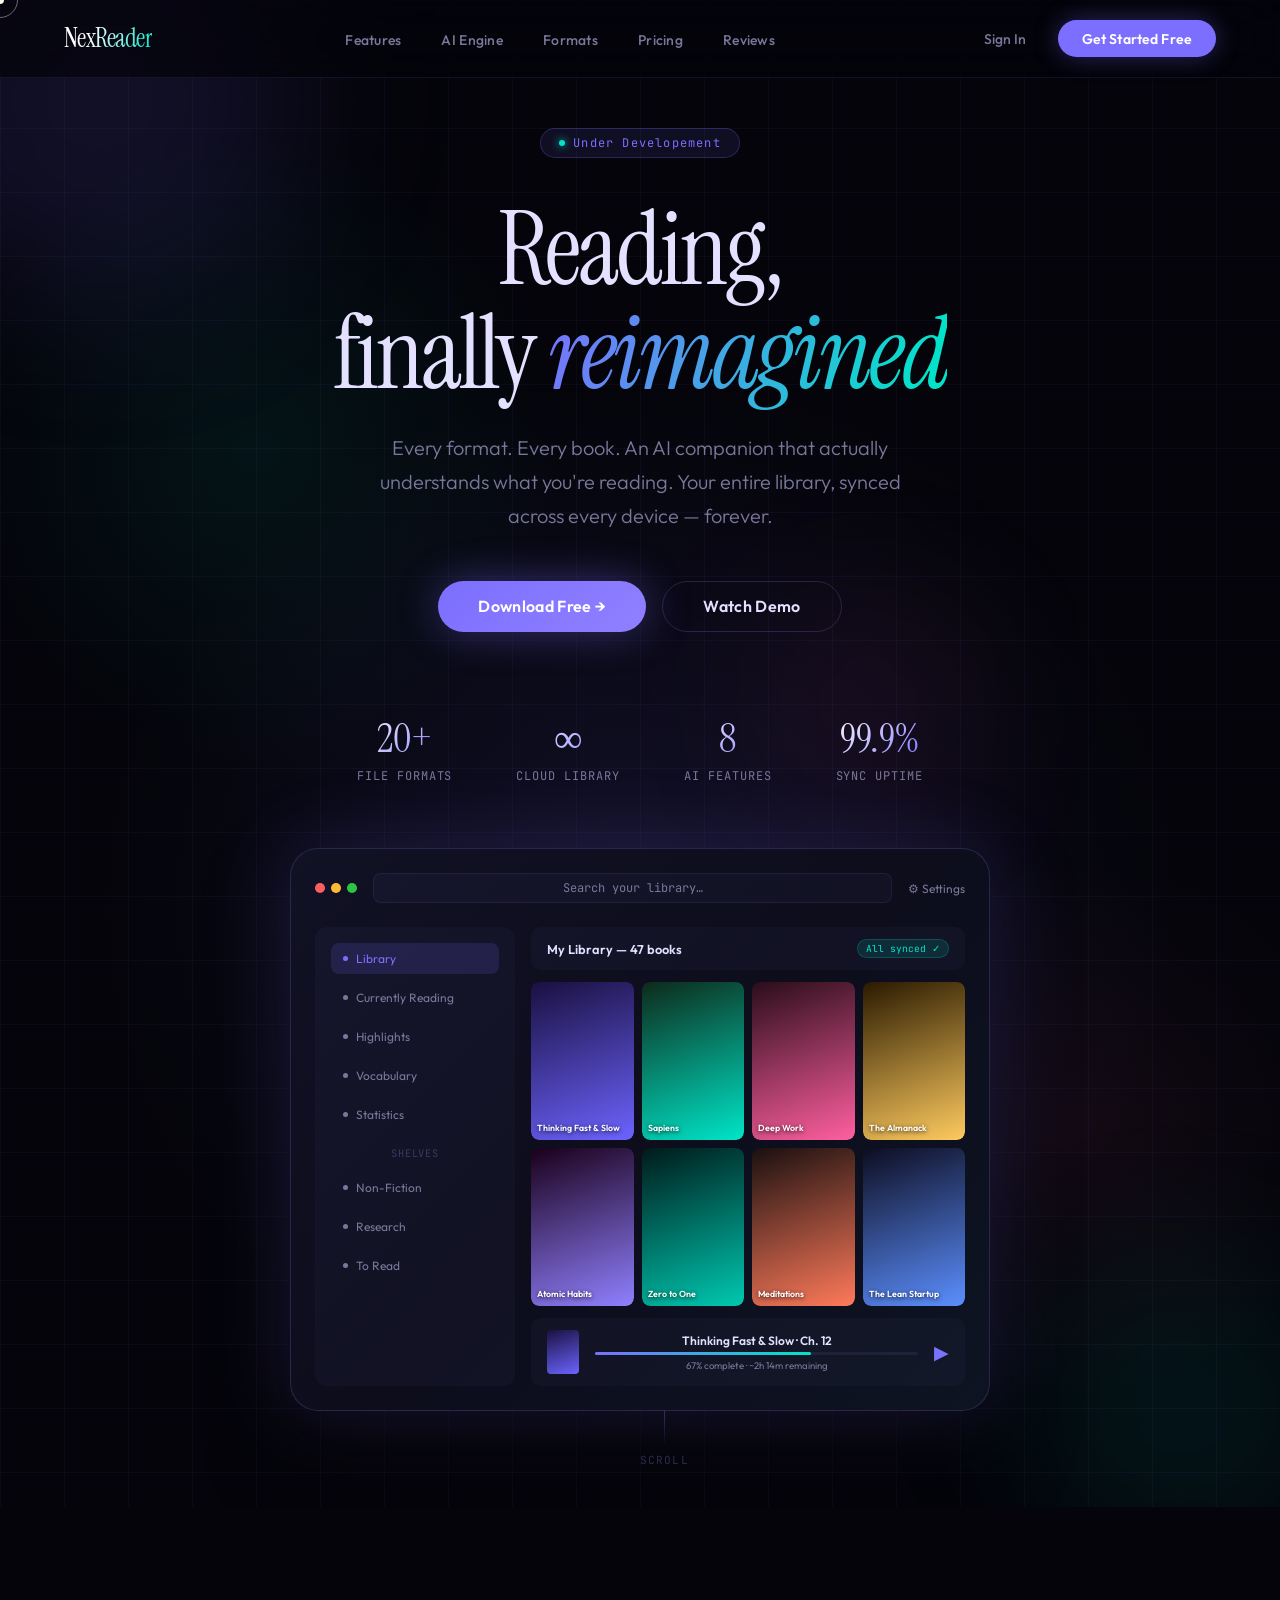
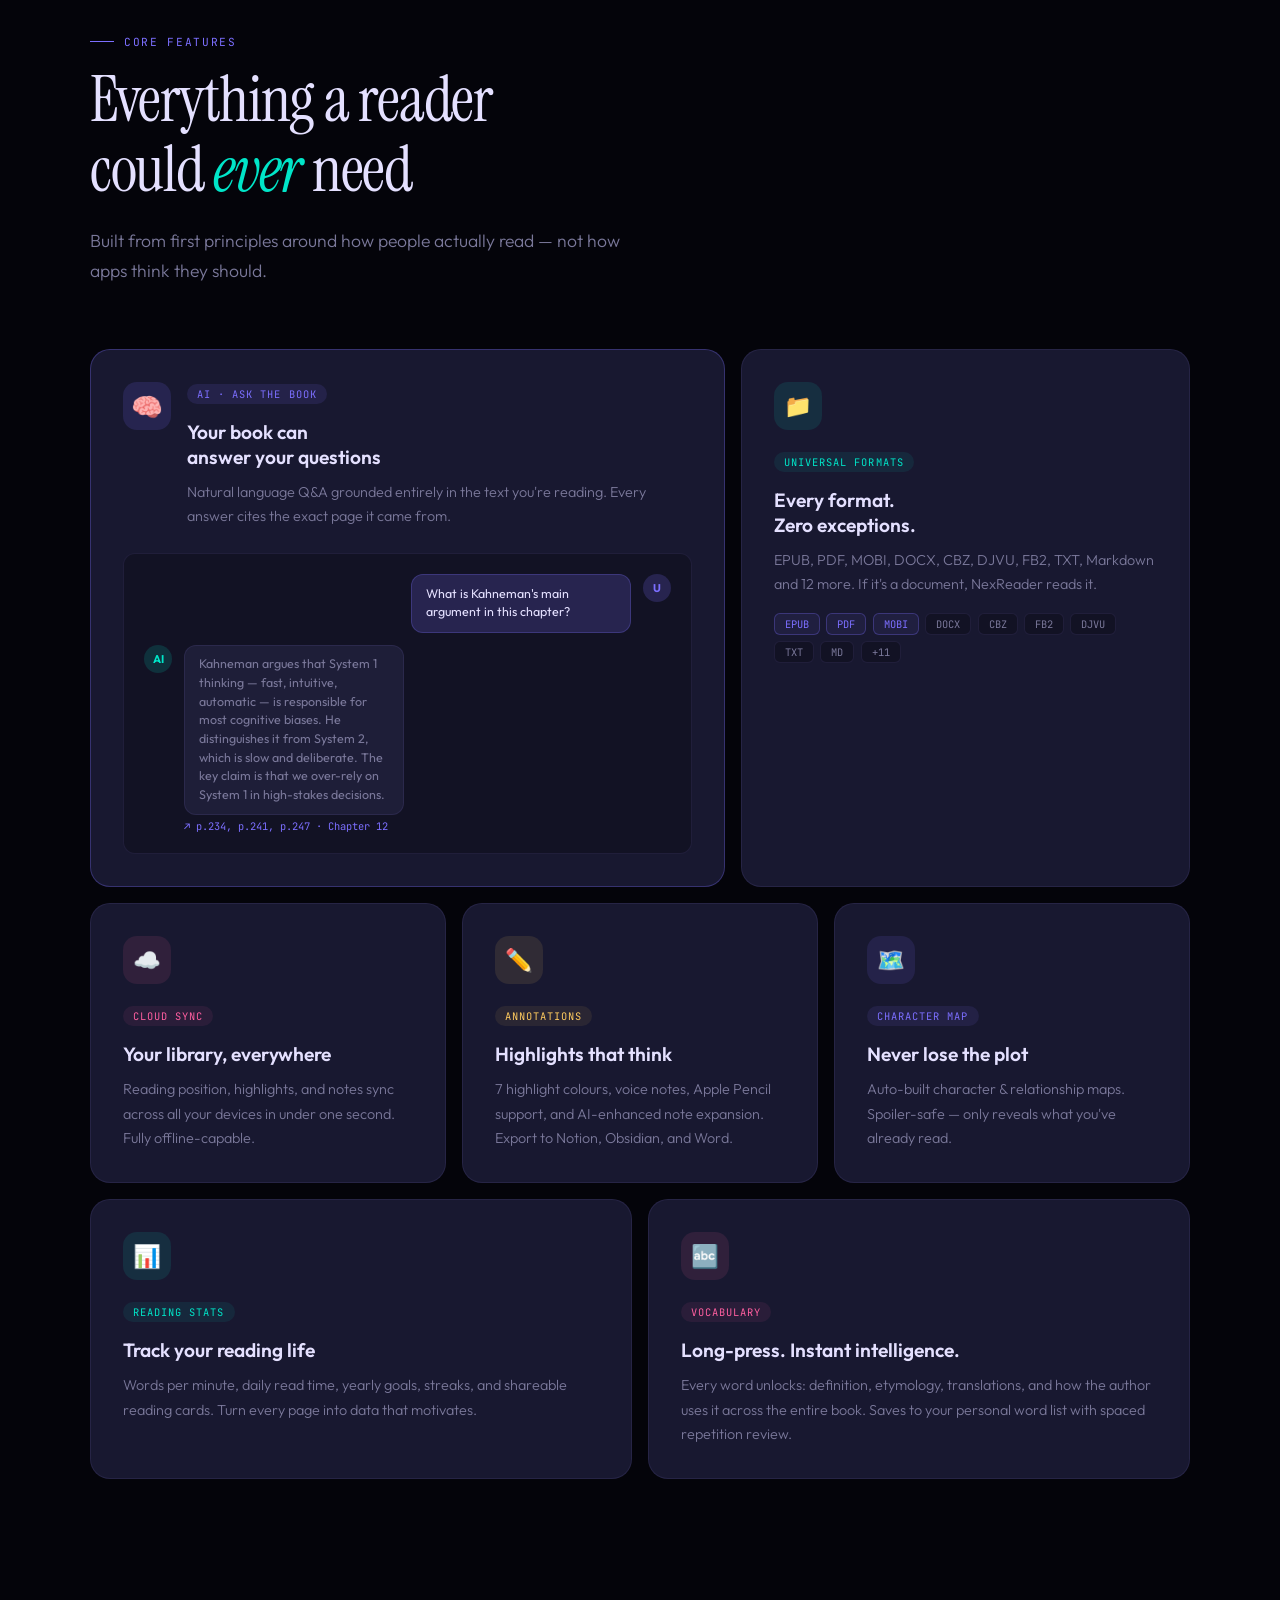
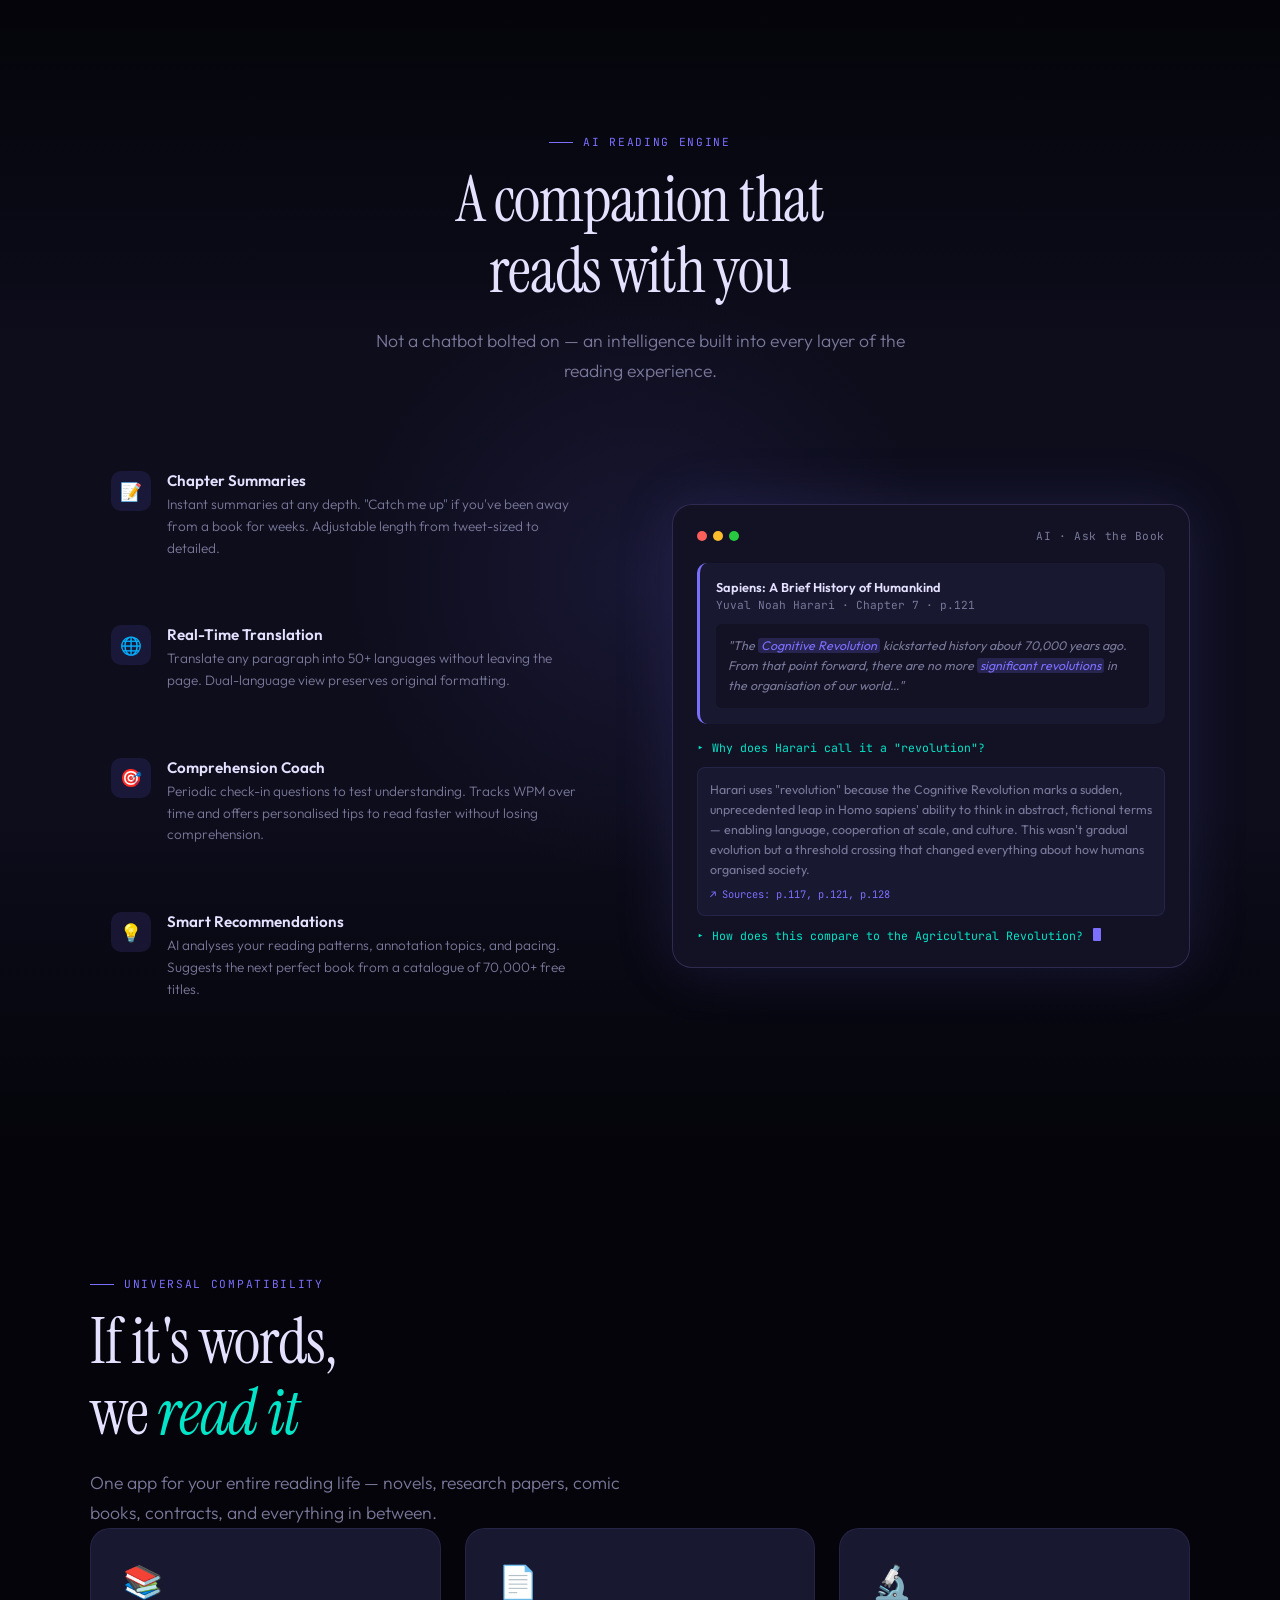
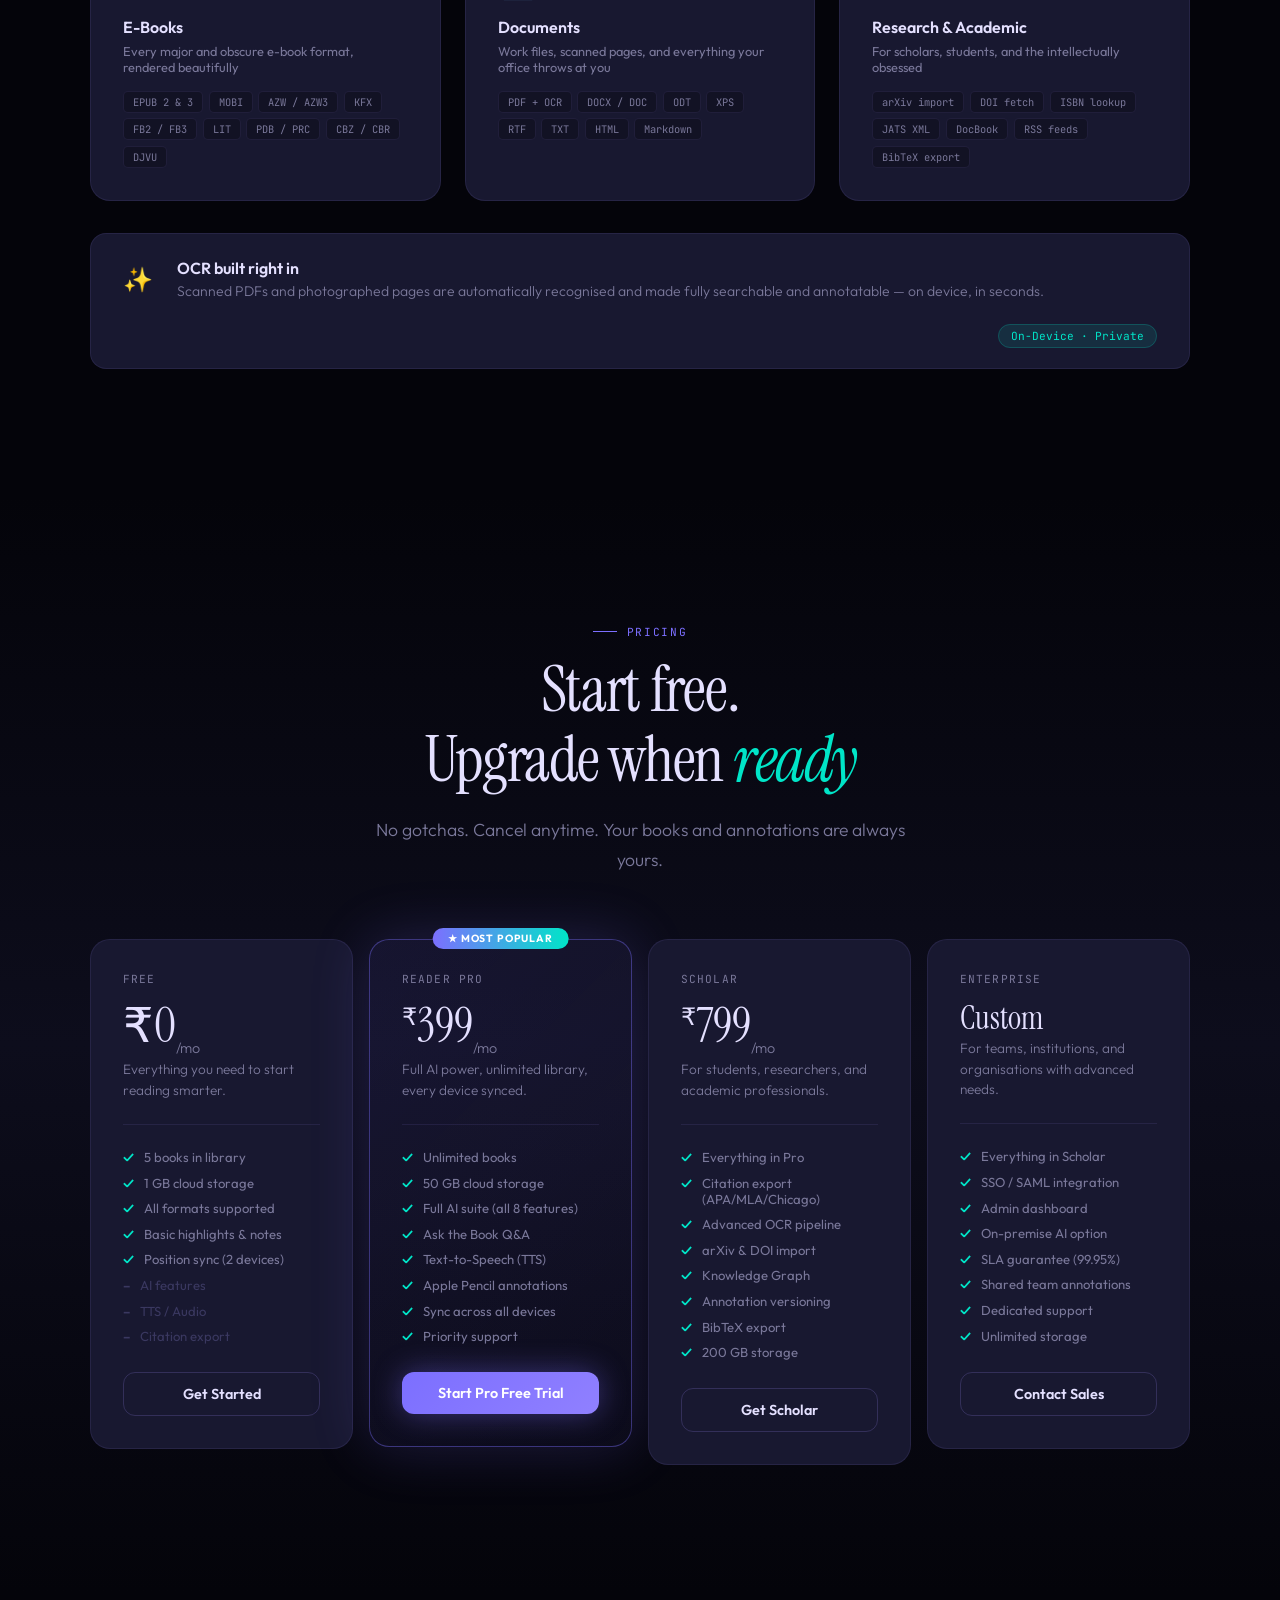
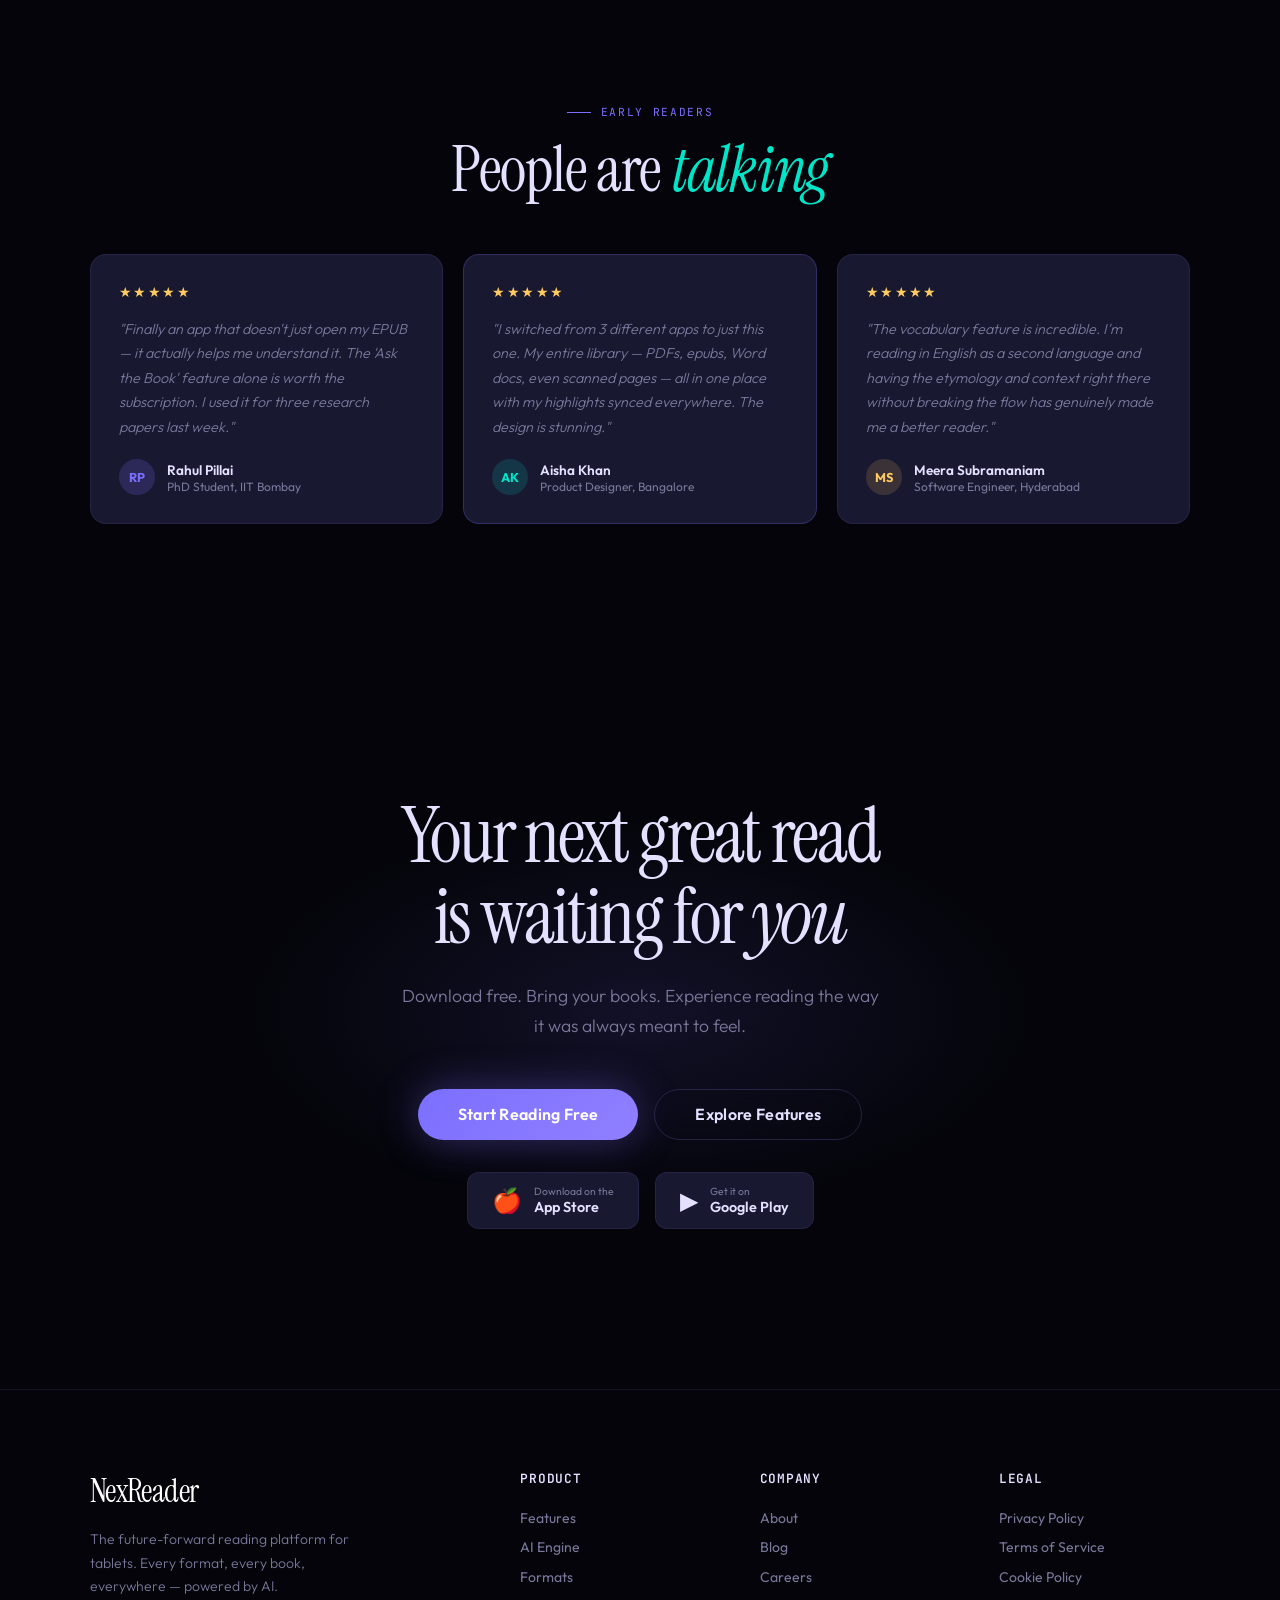
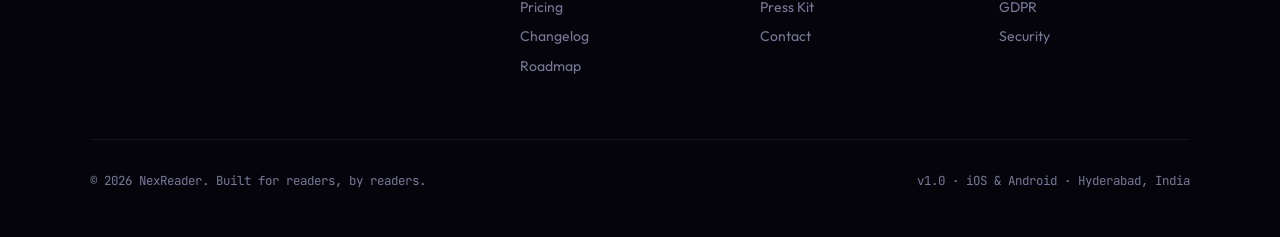
==== commit 69c7dc07: "Update index.html" ====
--- a/index.html
+++ b/index.html
@@ -730,7 +730,7 @@
 
   <div class="hero-badge">
     <span class="hero-badge-dot"></span>
-    Now Available on iOS & Android
+    Under Developement
   </div>
 
   <h1>Reading,<br>finally <em>reimagined</em></h1>
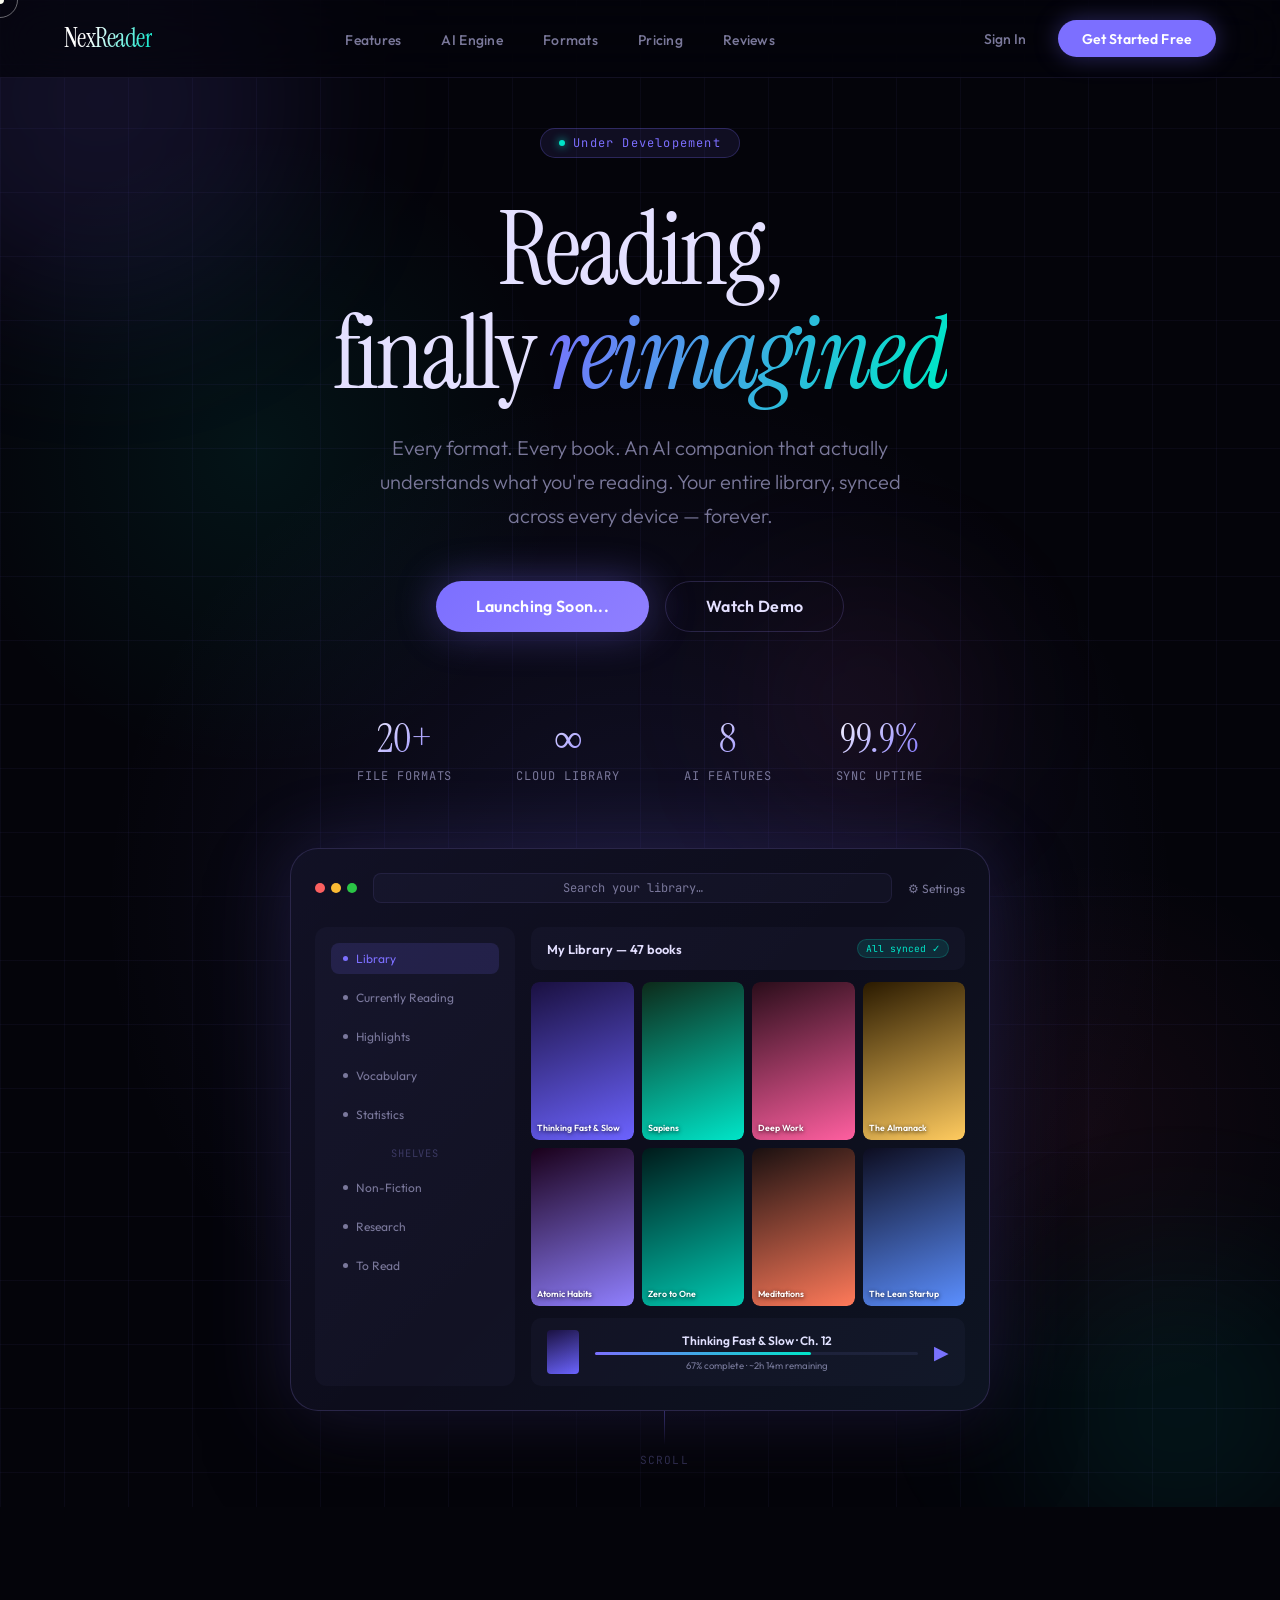
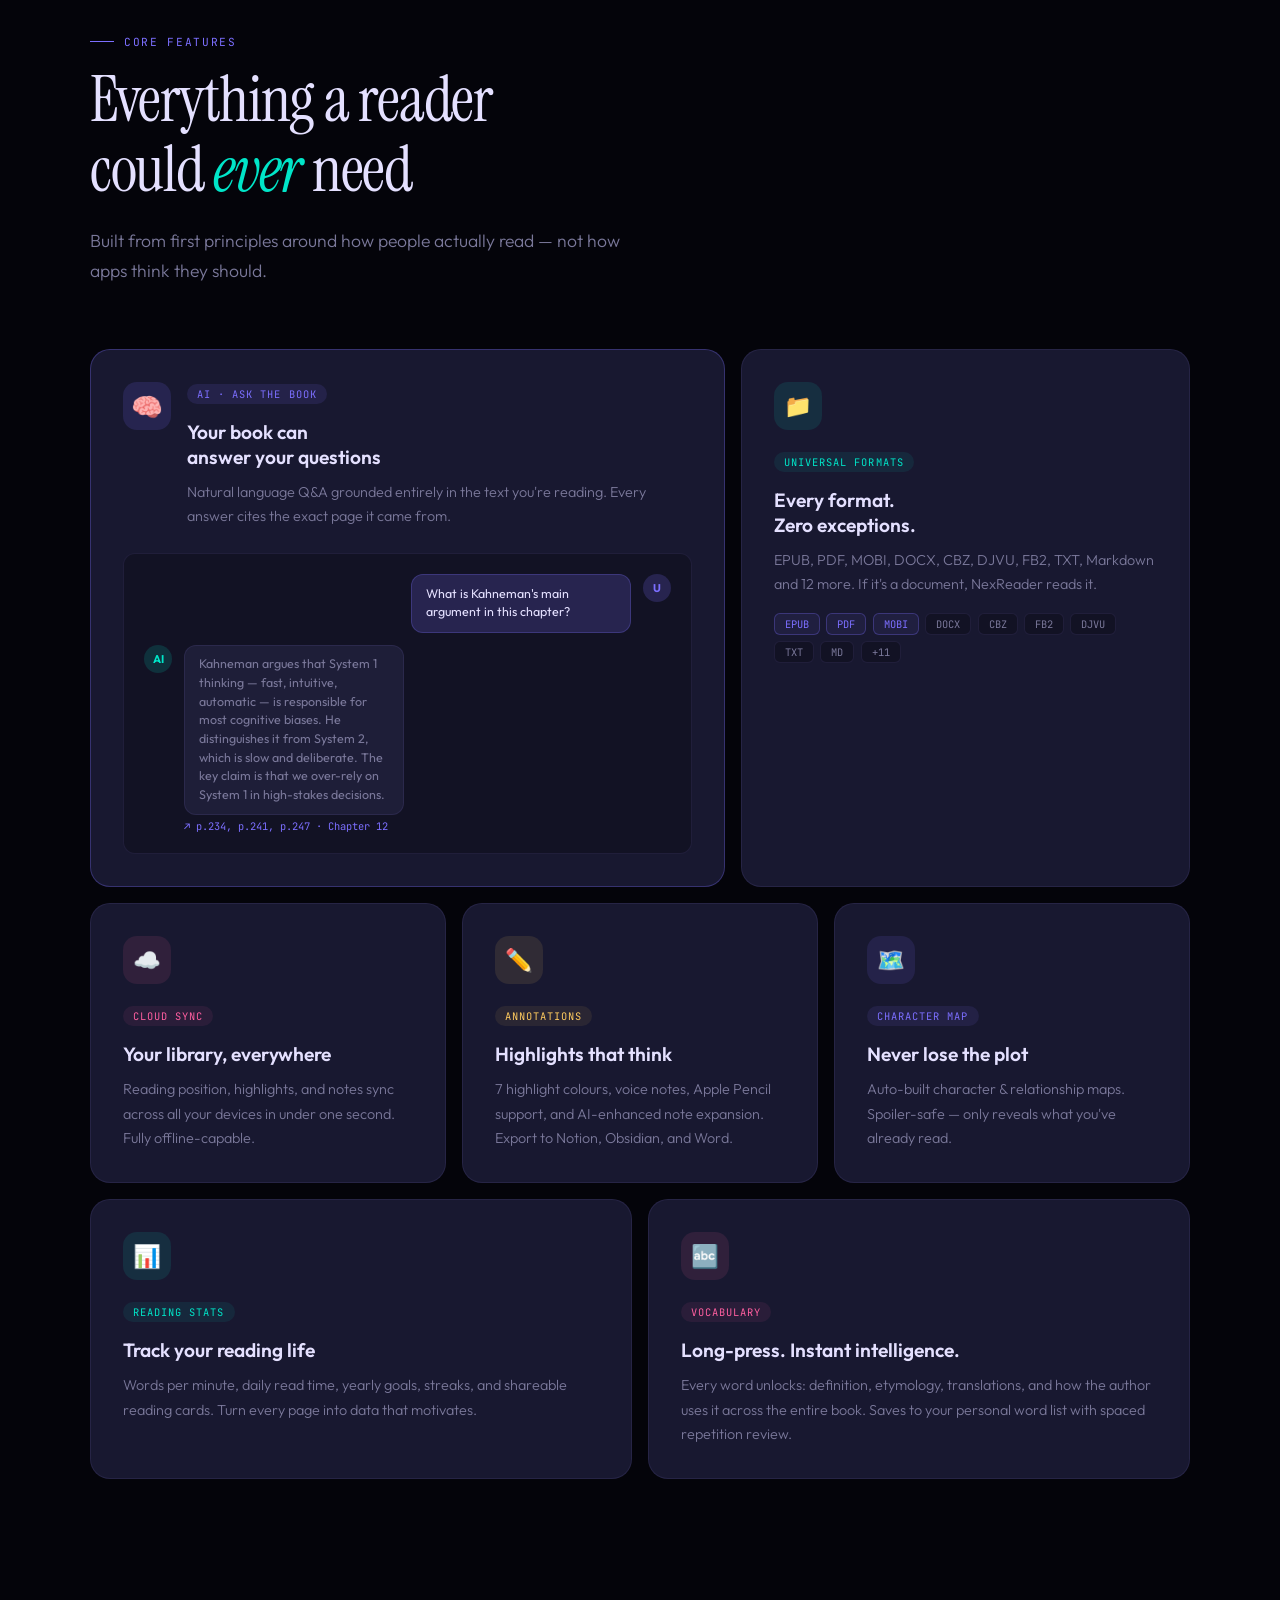
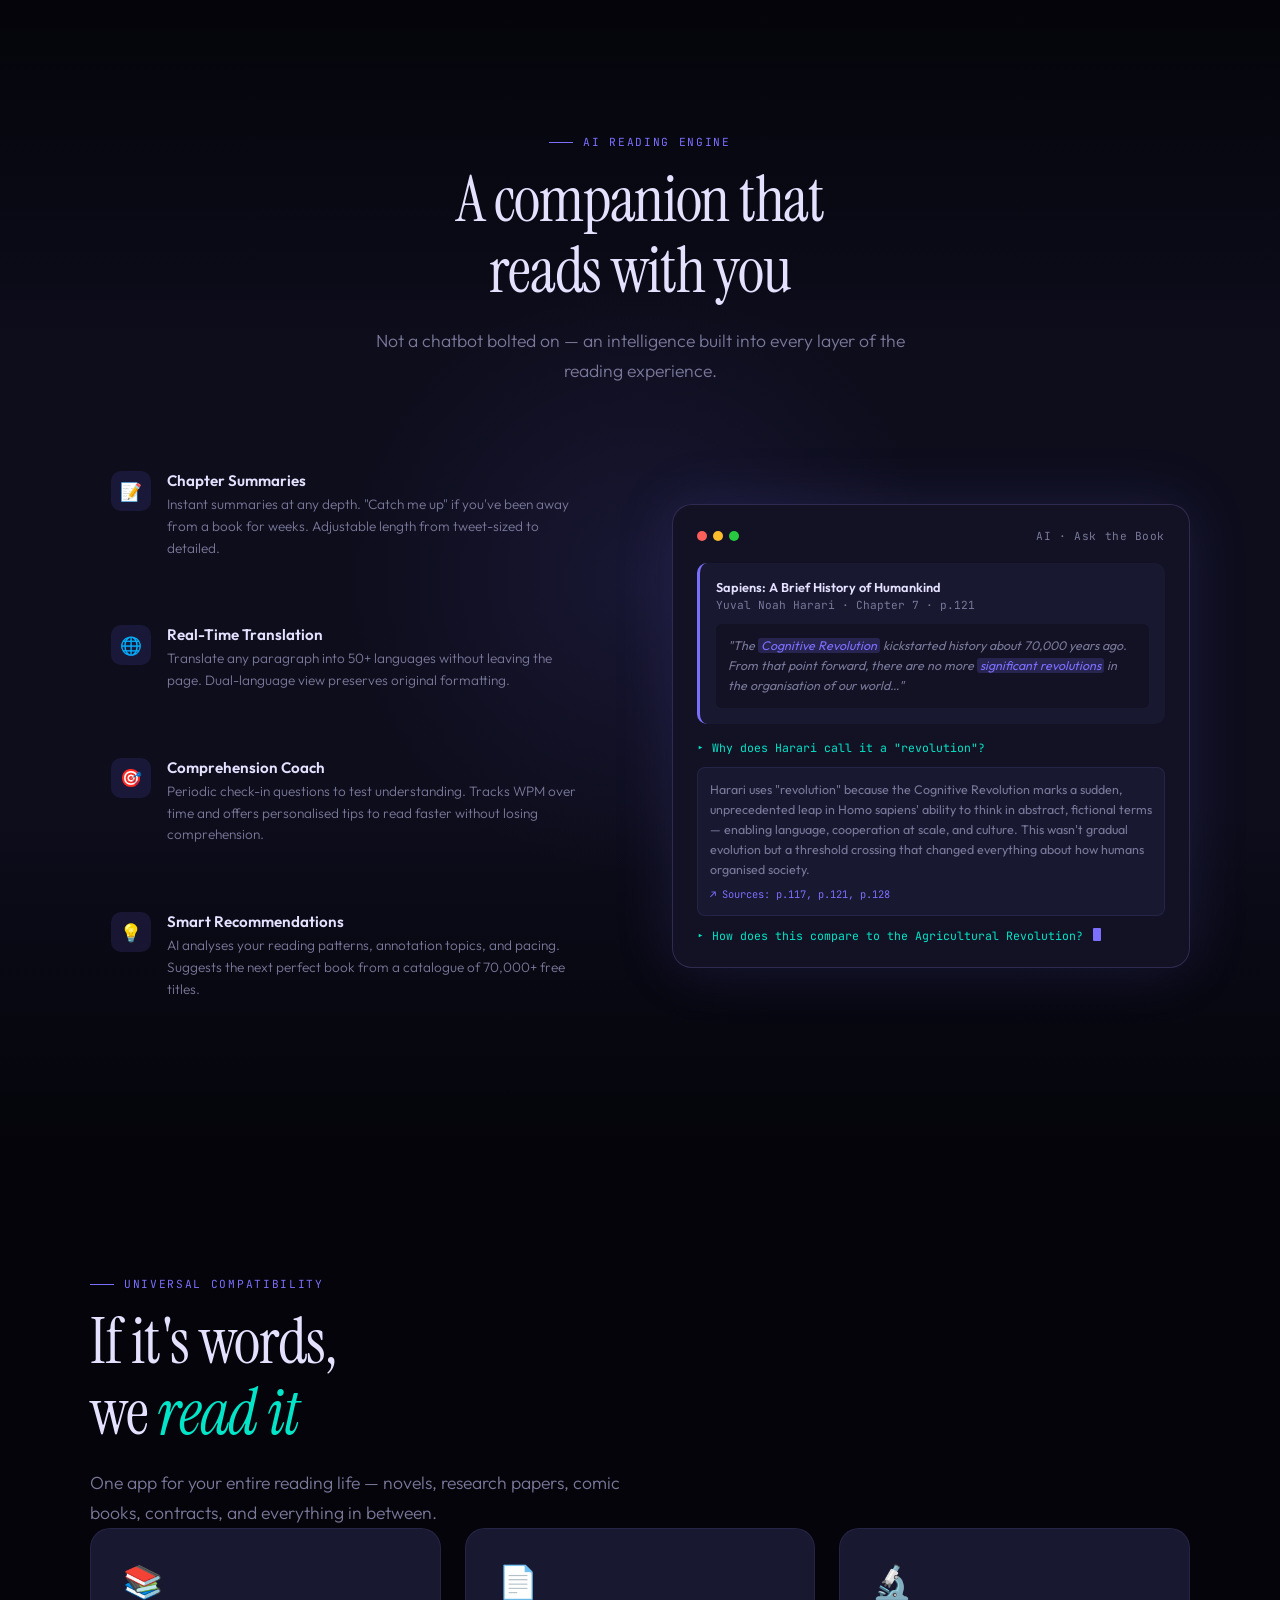
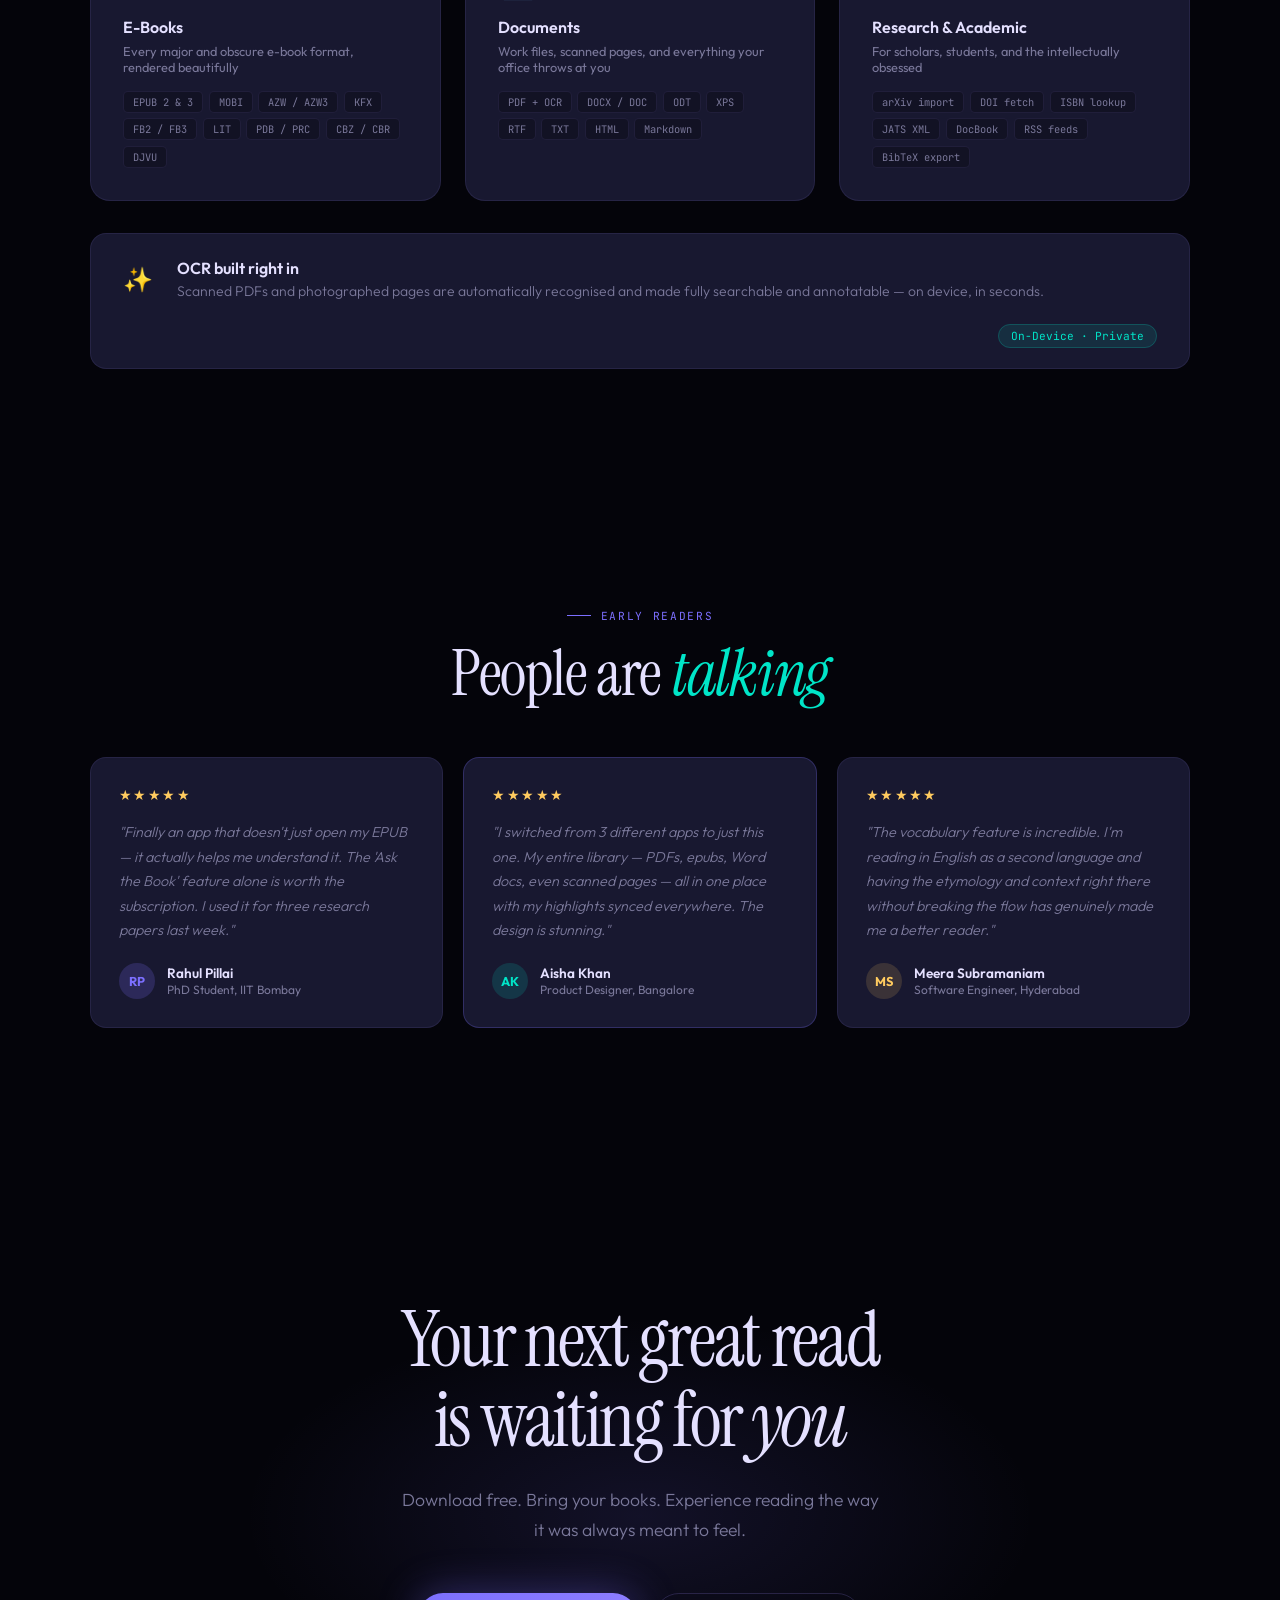
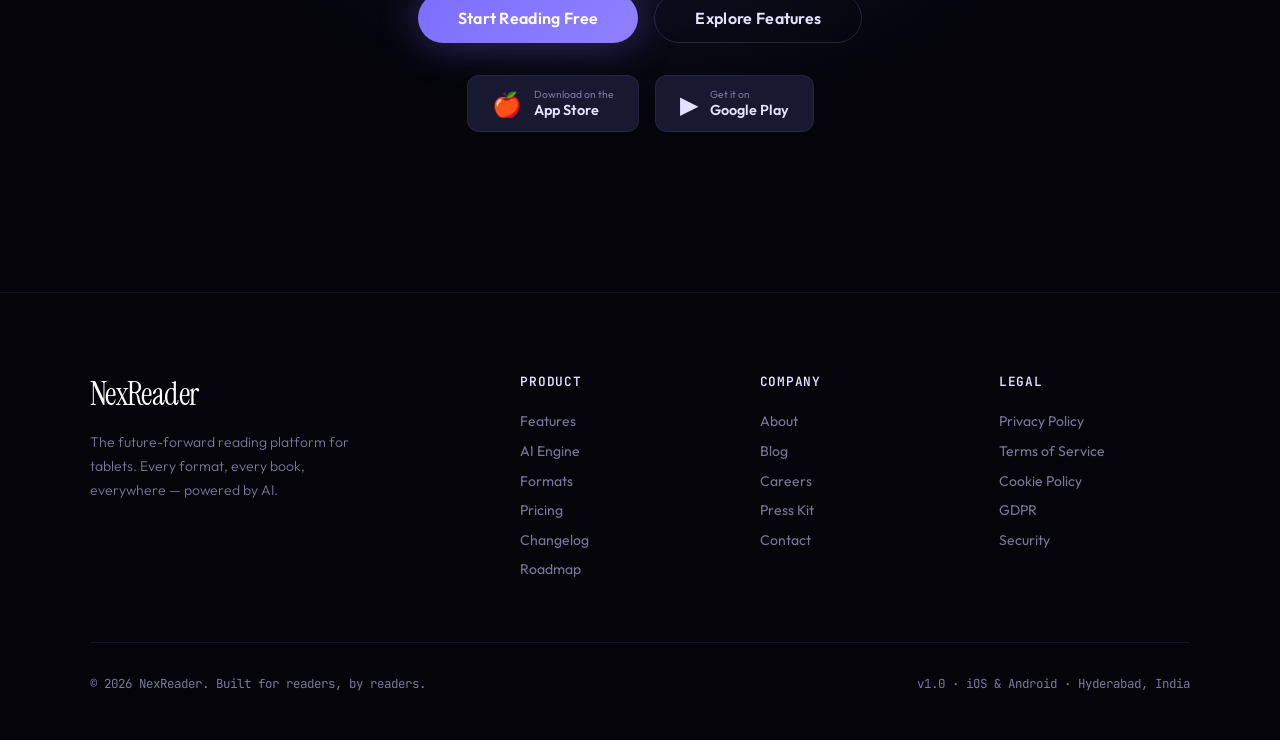
==== commit b5463fb6: "Update hero button and comment out pricing section" ====
--- a/index.html
+++ b/index.html
@@ -737,7 +737,7 @@
   <p class="hero-sub">Every format. Every book. An AI companion that actually understands what you're reading. Your entire library, synced across every device — forever.</p>
 
   <div class="hero-actions">
-    <button class="btn-hero btn-hero-primary">Download Free →</button>
+    <button class="btn-hero btn-hero-primary">Launching Soon...</button>
     <button class="btn-hero btn-hero-secondary">Watch Demo</button>
   </div>
 
@@ -1041,7 +1041,7 @@
 </section>
 
 <!-- PRICING -->
-<section id="pricing" class="pricing-section">
+<!-- <section id="pricing" class="pricing-section">
   <div class="section-inner">
     <div class="reveal" style="text-align:center">
       <div class="section-eyebrow" style="justify-content:center">Pricing</div>
@@ -1050,7 +1050,7 @@
     </div>
     <div class="pricing-grid reveal">
       <!-- Free -->
-      <div class="price-card">
+      <!-- <div class="price-card">
         <div class="price-tier">Free</div>
         <div class="price-amount"><sup></sup>₹0<sub>/mo</sub></div>
         <div class="price-desc">Everything you need to start reading smarter.</div>
@@ -1066,9 +1066,9 @@
           <li class="price-feature locked">Citation export</li>
         </ul>
         <button class="price-btn">Get Started</button>
-      </div>
+      </div> -->
       <!-- Pro (featured) -->
-      <div class="price-card featured">
+      <!-- <div class="price-card featured">
         <div class="price-featured-badge">★ MOST POPULAR</div>
         <div class="price-tier">Reader Pro</div>
         <div class="price-amount"><sup>₹</sup>399<sub>/mo</sub></div>
@@ -1085,9 +1085,9 @@
           <li class="price-feature">Priority support</li>
         </ul>
         <button class="price-btn featured-btn">Start Pro Free Trial</button>
-      </div>
+      </div> -->
       <!-- Scholar -->
-      <div class="price-card">
+      <!-- <div class="price-card">
         <div class="price-tier">Scholar</div>
         <div class="price-amount"><sup>₹</sup>799<sub>/mo</sub></div>
         <div class="price-desc">For students, researchers, and academic professionals.</div>
@@ -1103,9 +1103,9 @@
           <li class="price-feature">200 GB storage</li>
         </ul>
         <button class="price-btn">Get Scholar</button>
-      </div>
+      </div> -->
       <!-- Enterprise -->
-      <div class="price-card">
+      <!-- <div class="price-card">
         <div class="price-tier">Enterprise</div>
         <div class="price-amount" style="font-size:2rem">Custom</div>
         <div class="price-desc">For teams, institutions, and organisations with advanced needs.</div>
@@ -1124,7 +1124,7 @@
       </div>
     </div>
   </div>
-</section>
+</section>  -->
 
 <!-- TESTIMONIALS -->
 <section id="testimonials" class="social-section">
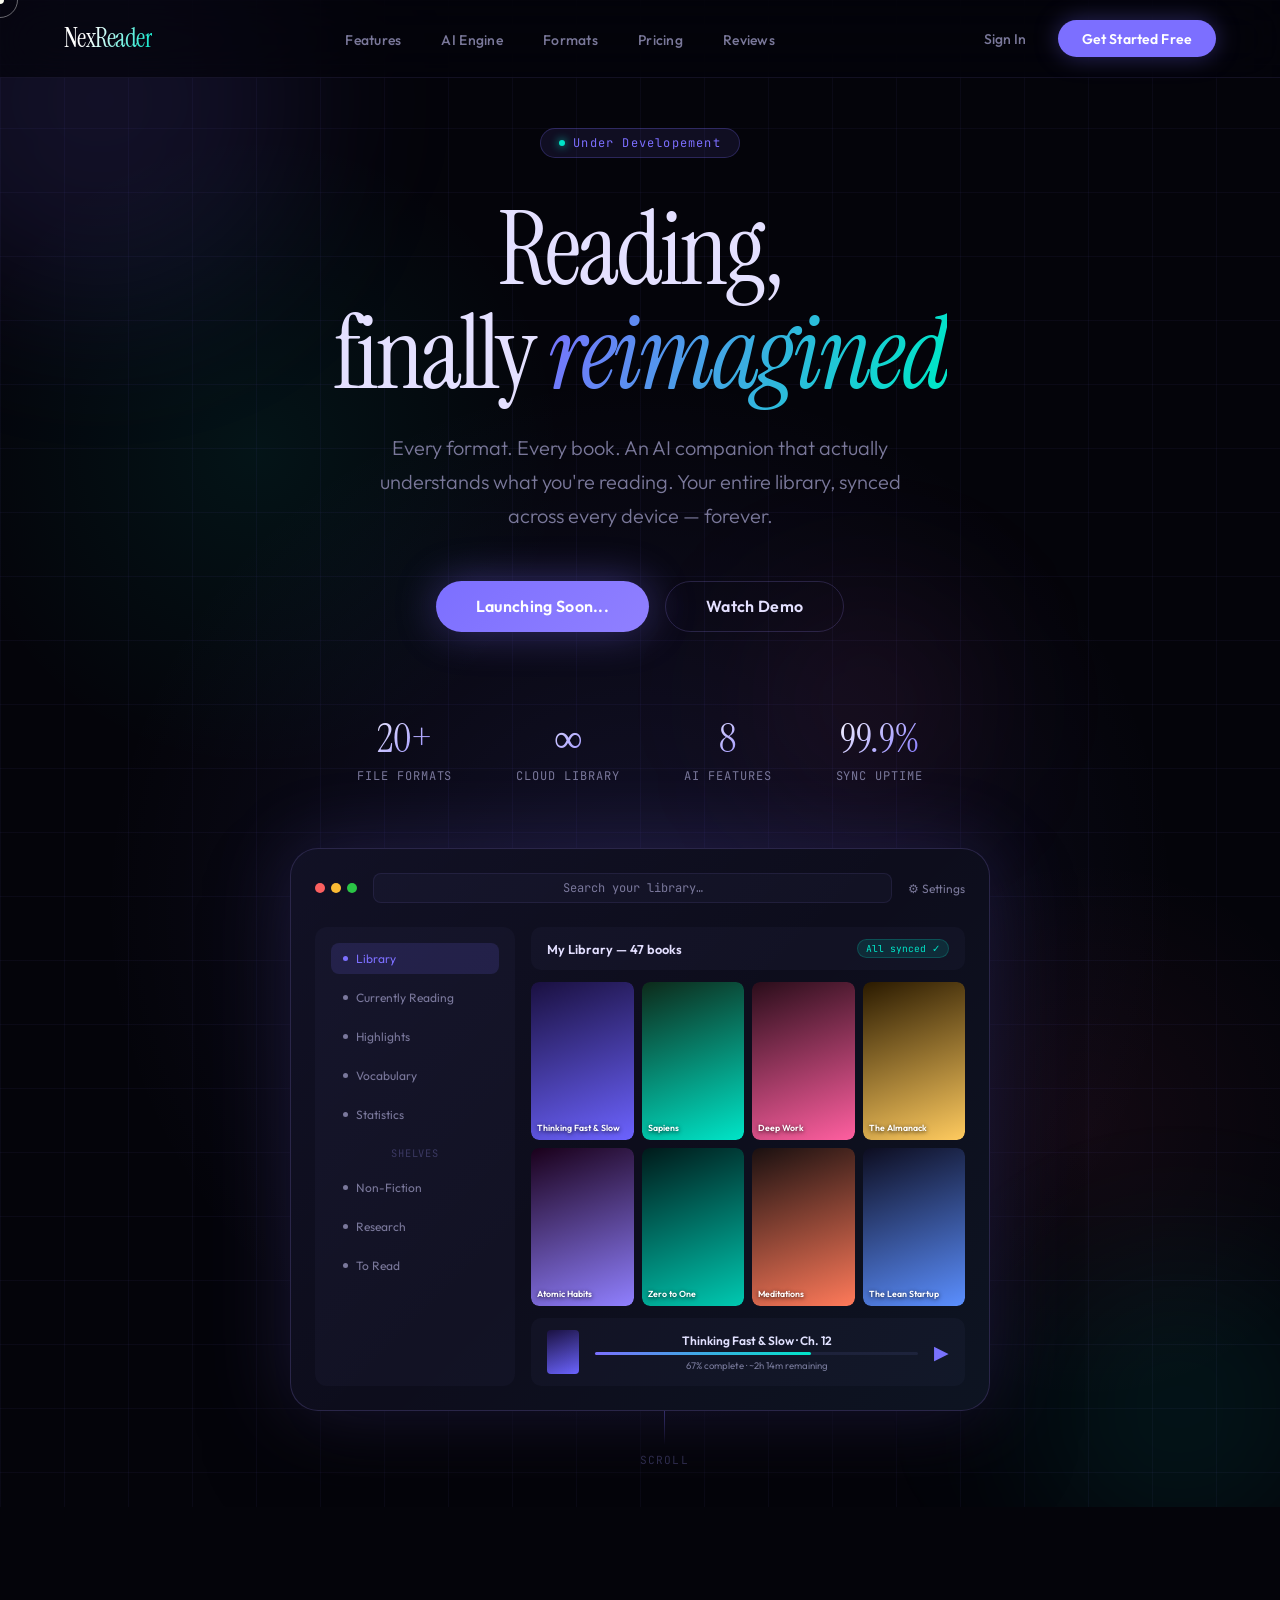
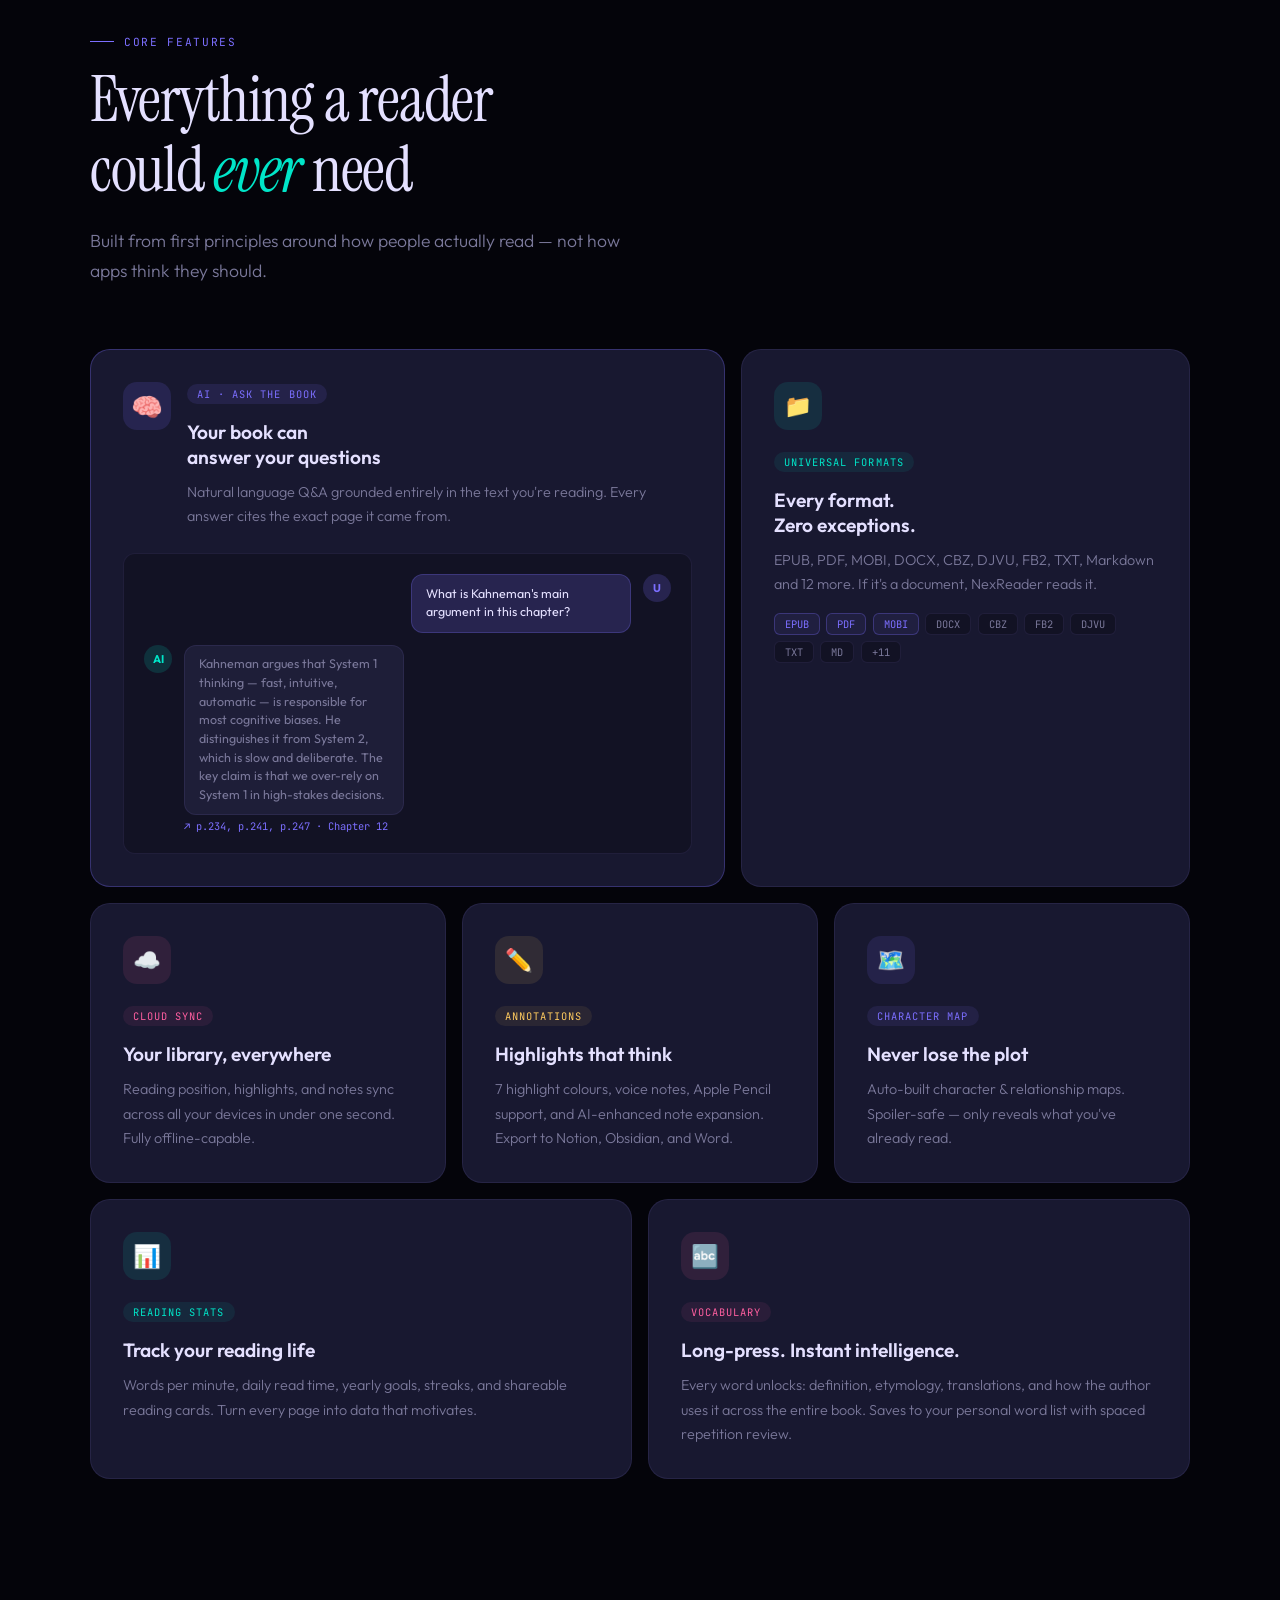
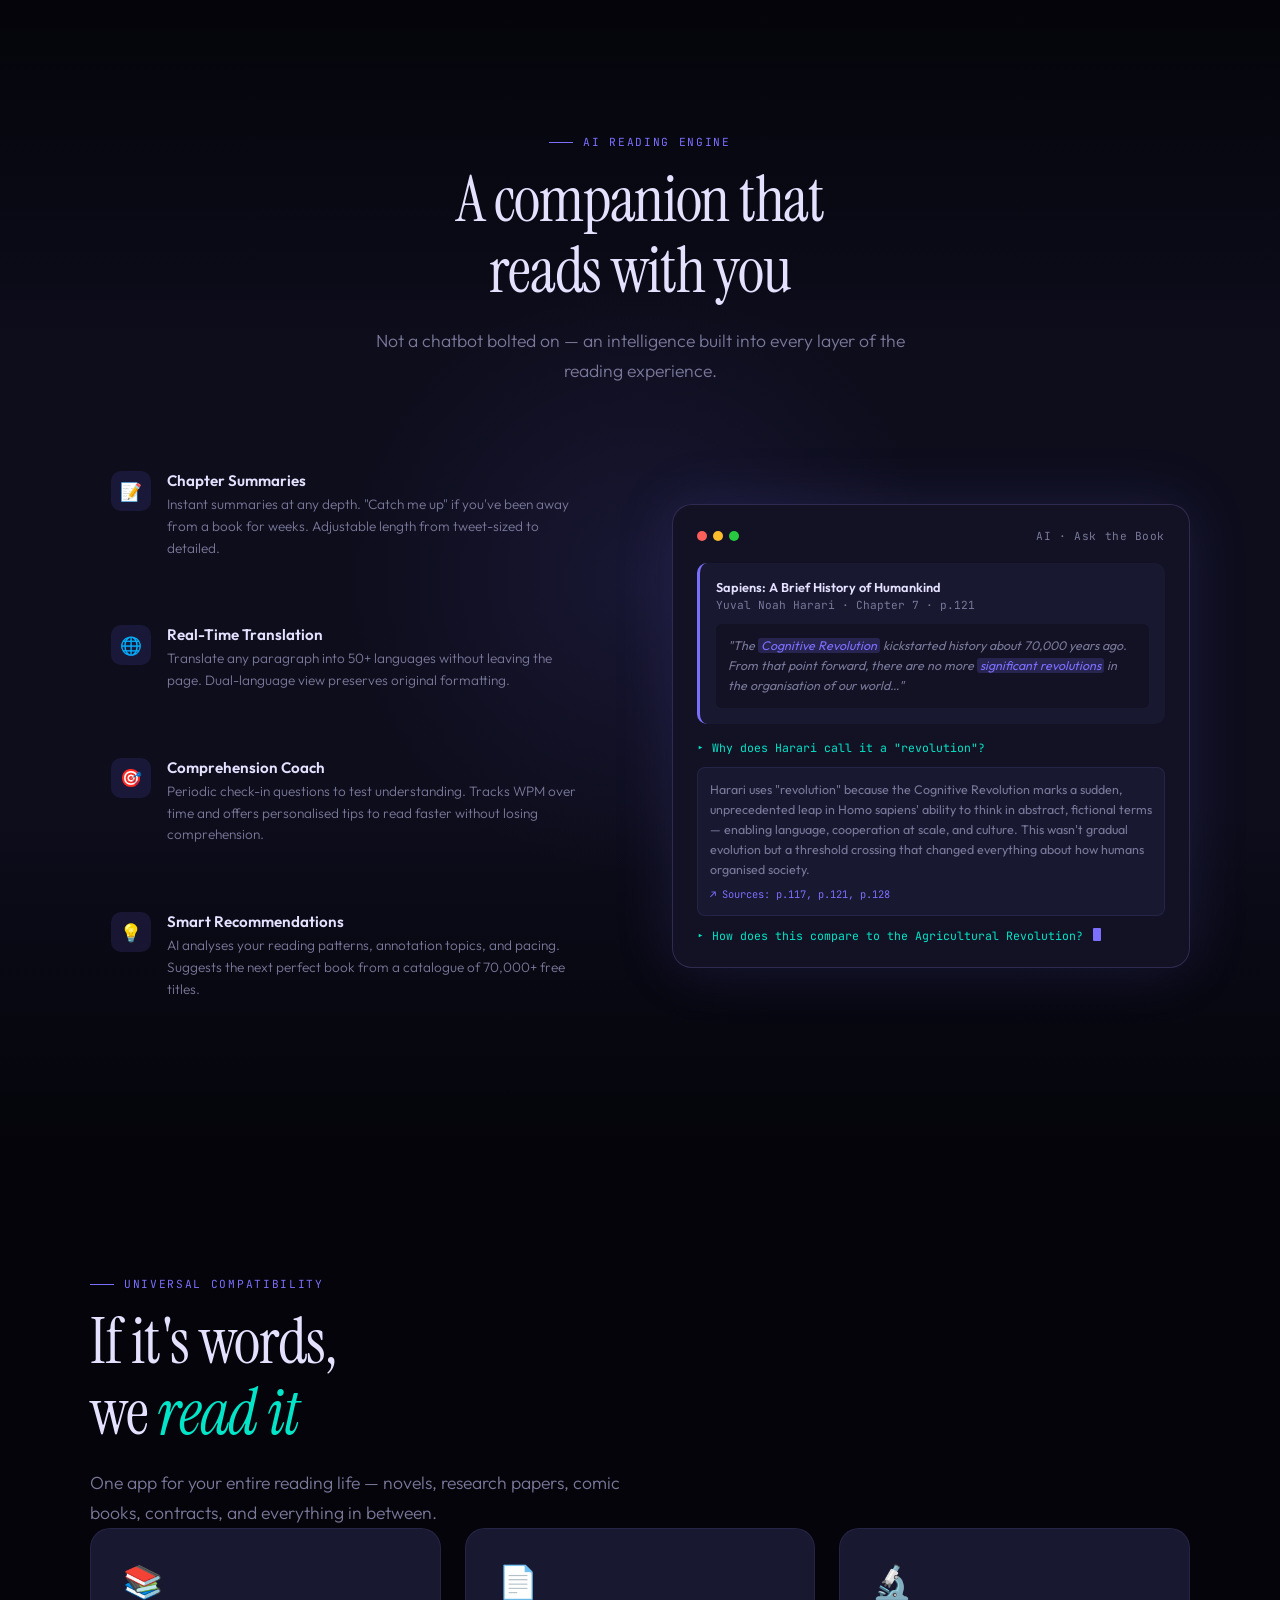
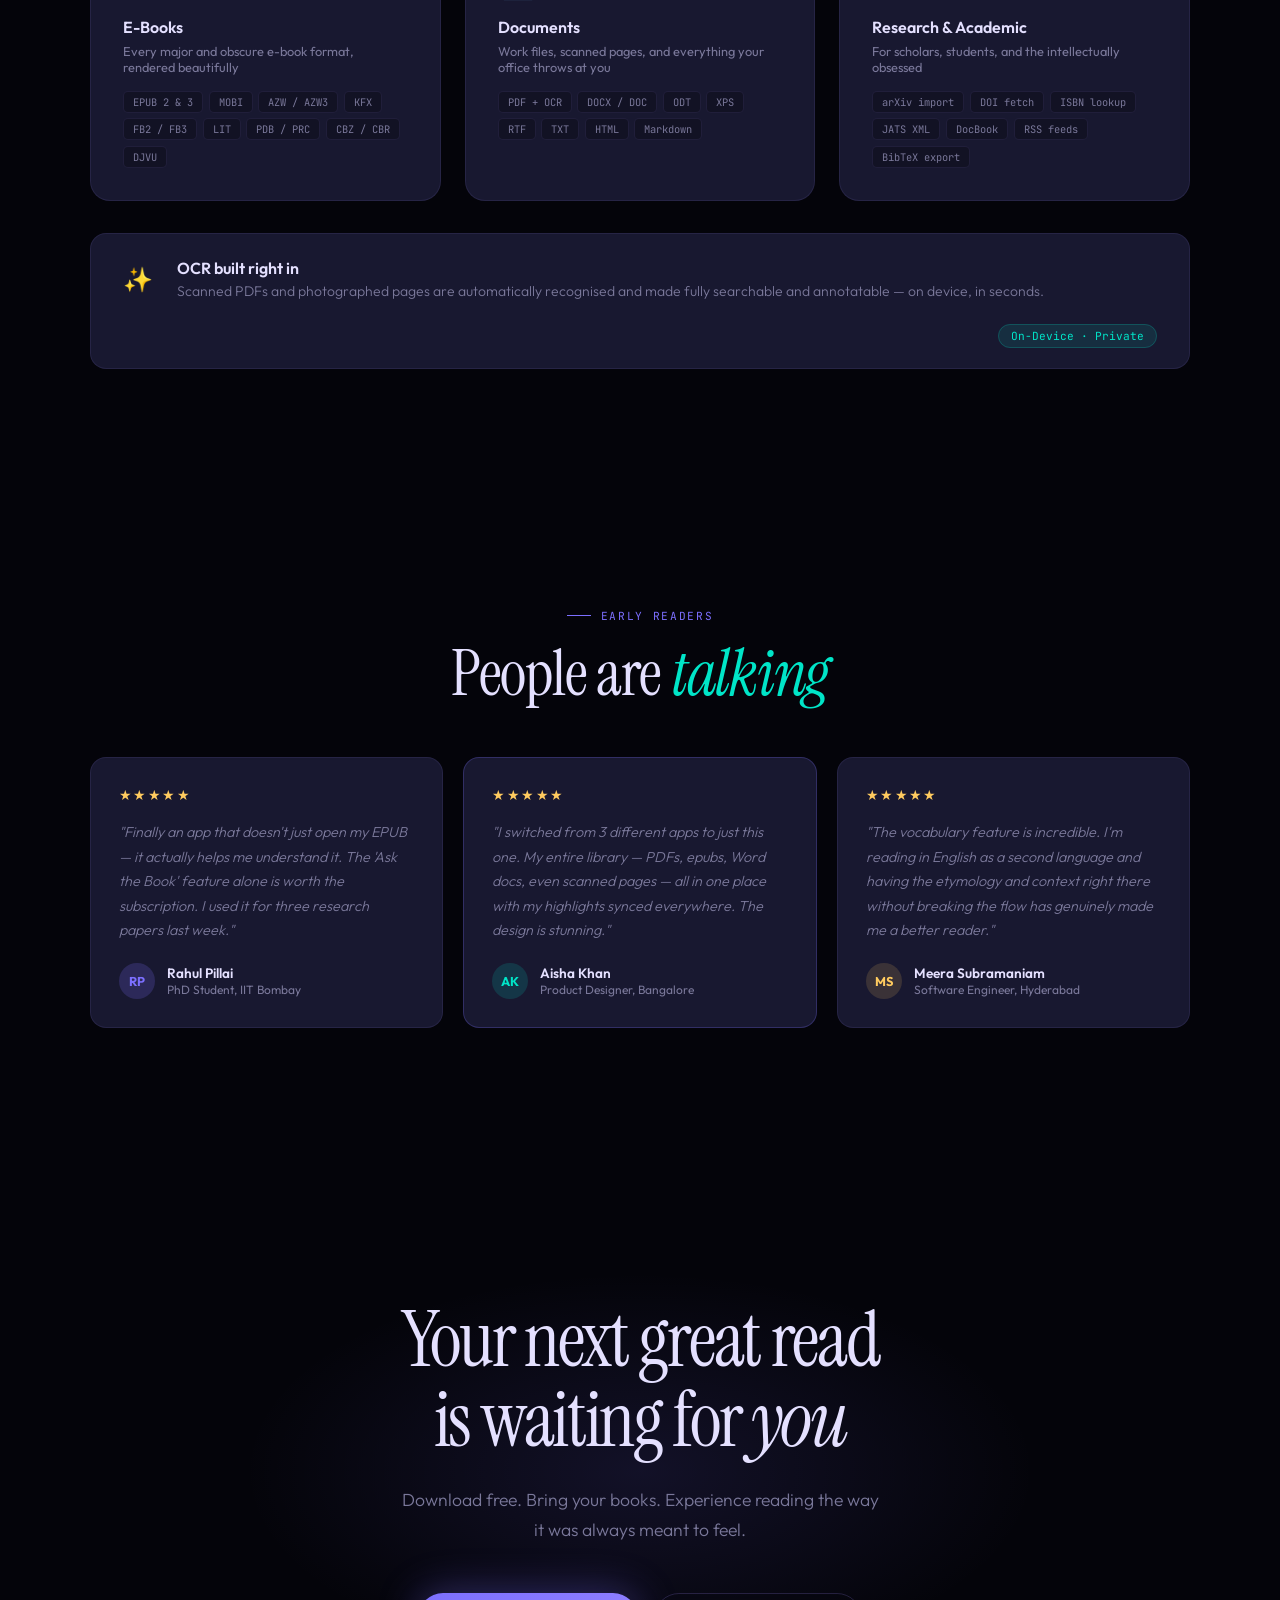
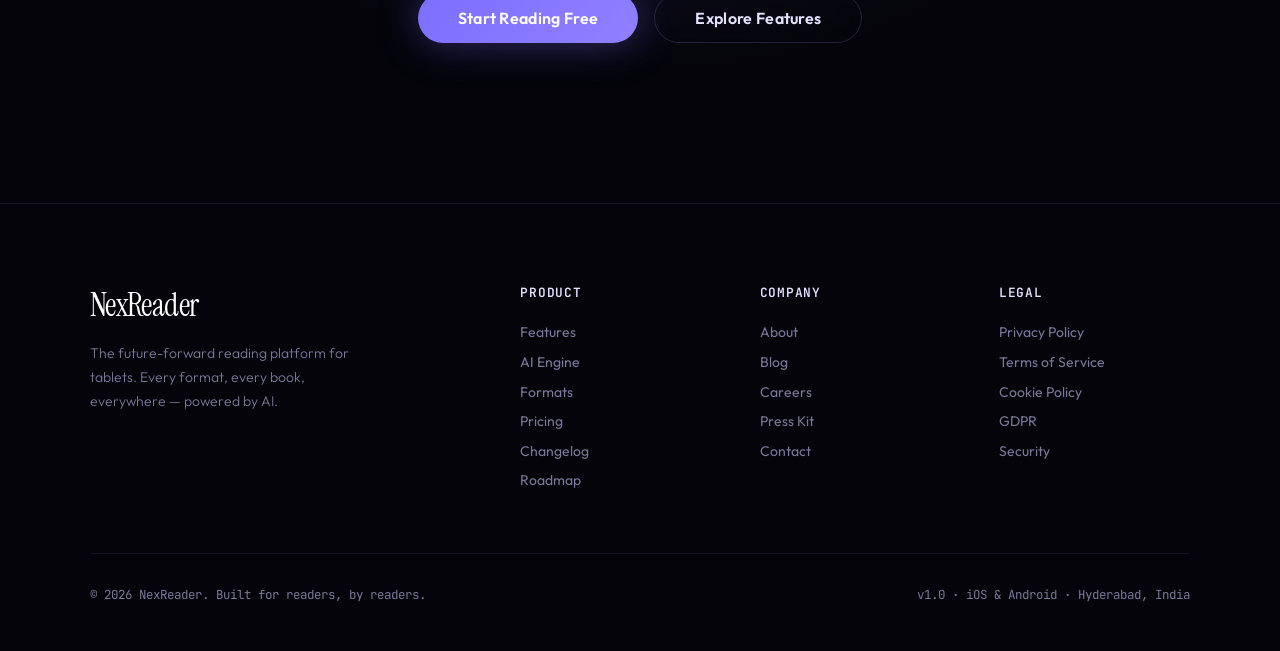
==== commit 3c60325c: "Comment out cta-badges section Comment out the cta-badges section in index.html" ====
--- a/index.html
+++ b/index.html
@@ -1180,7 +1180,7 @@
     <button class="btn-hero btn-hero-primary">Start Reading Free</button>
     <button class="btn-hero btn-hero-secondary">Explore Features</button>
   </div>
-  <div class="cta-badges reveal">
+  <!-- <div class="cta-badges reveal">
     <a href="#" class="store-badge">
       <div class="store-badge-icon">🍎</div>
       <div class="store-badge-text">
@@ -1195,7 +1195,7 @@
         <span class="store-badge-name">Google Play</span>
       </div>
     </a>
-  </div>
+  </div> -->
 </section>
 
 <!-- FOOTER -->
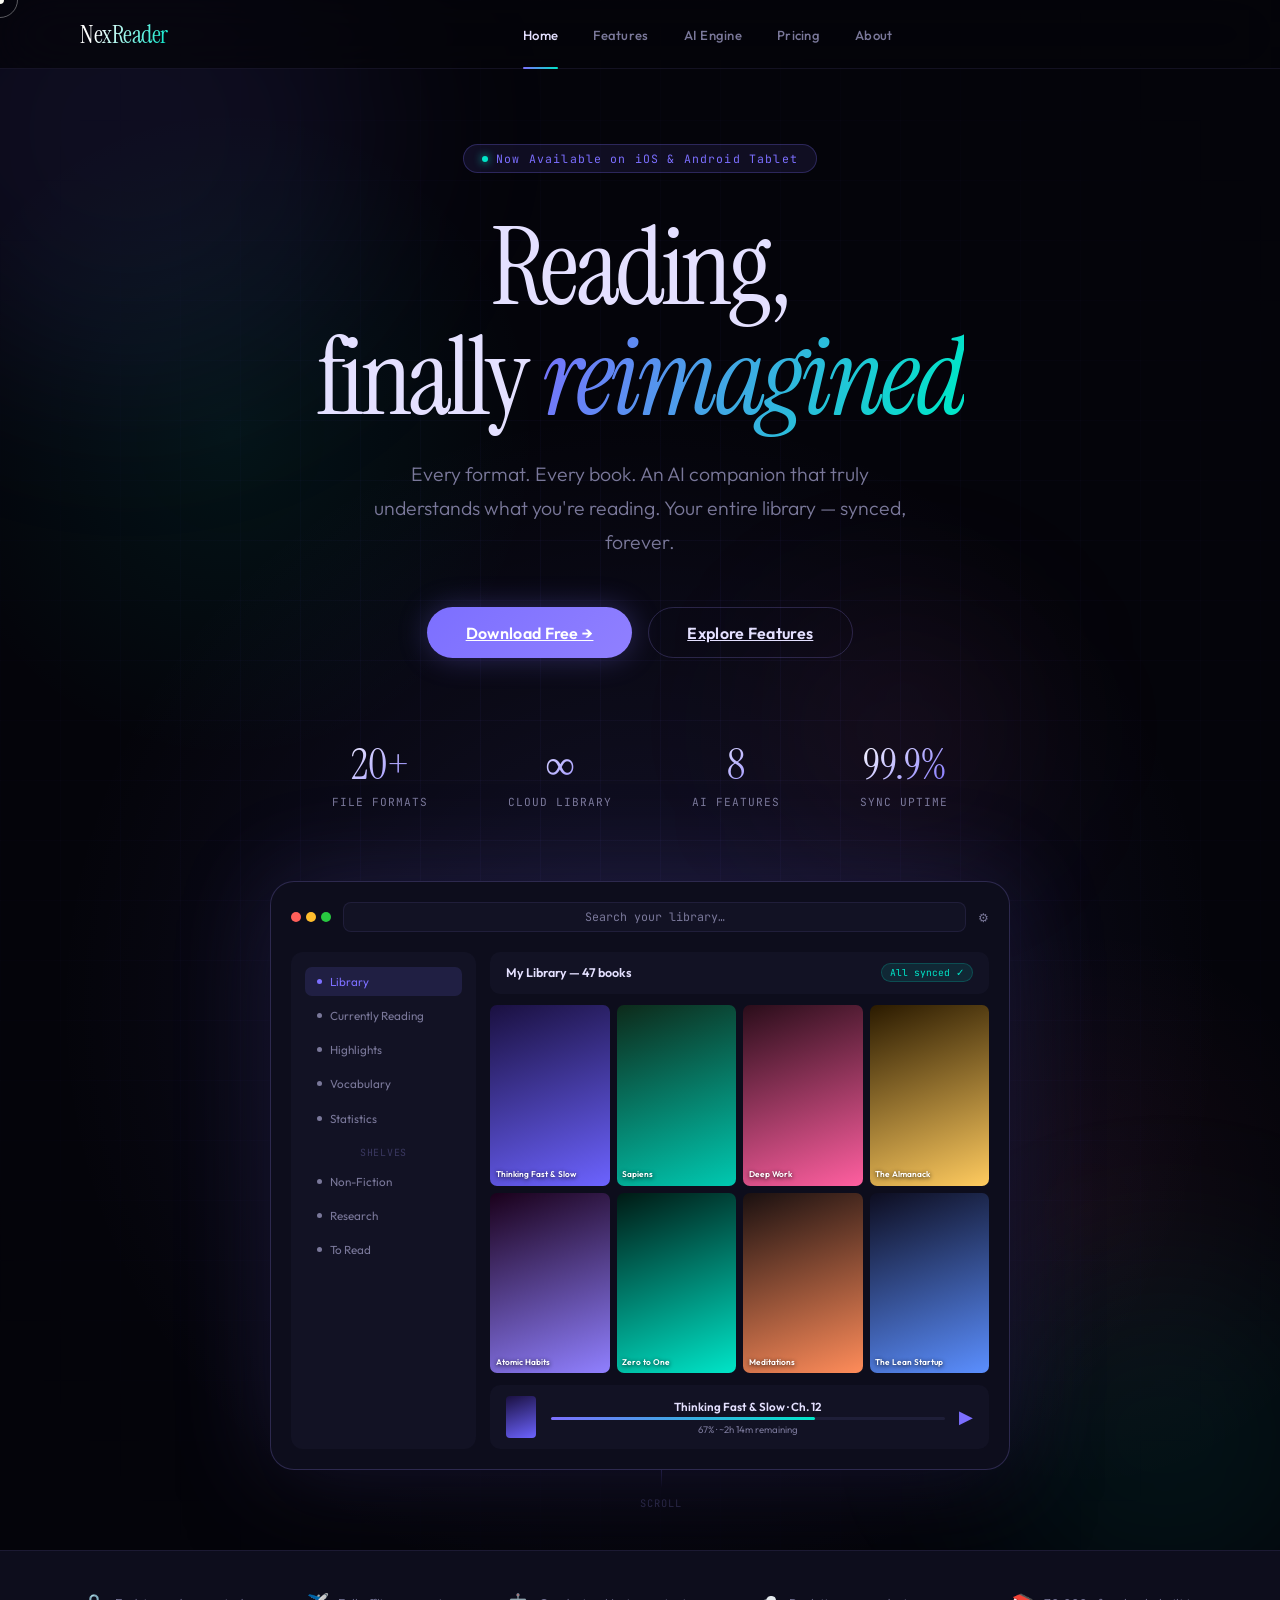
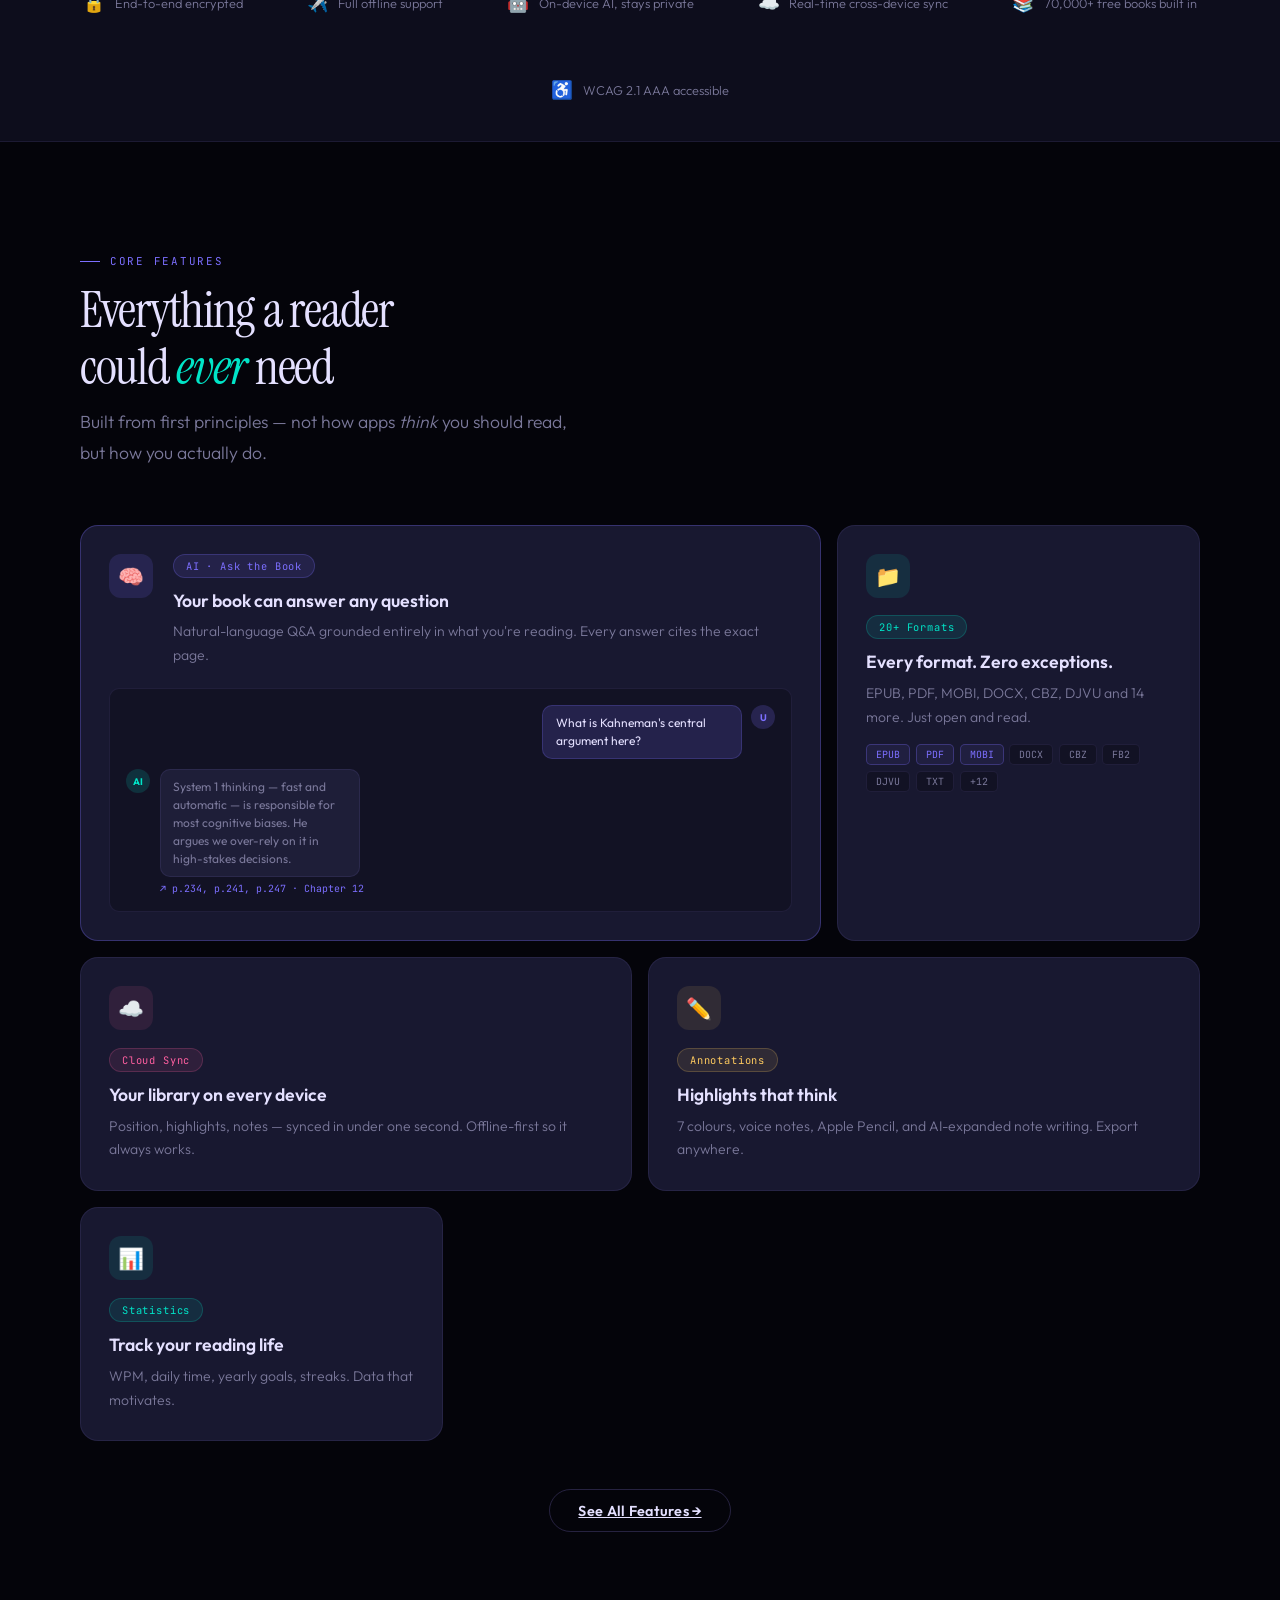
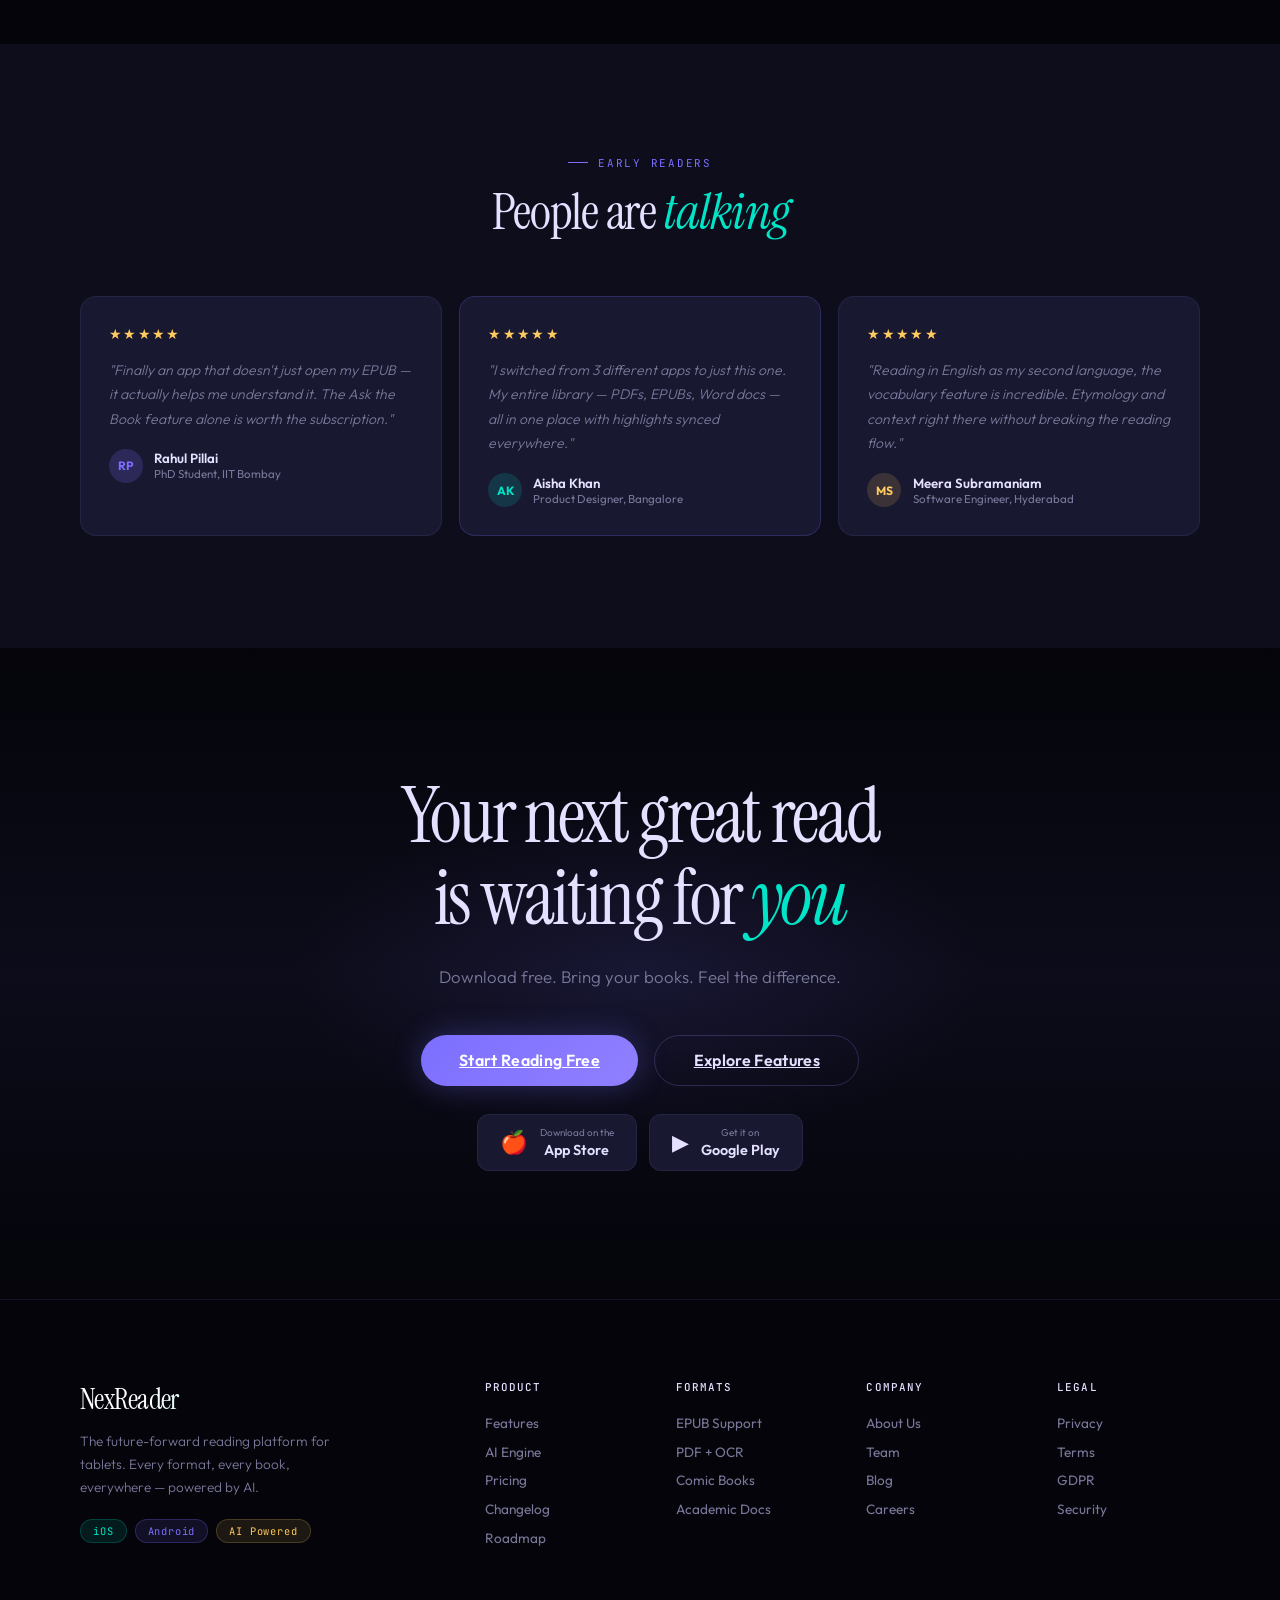
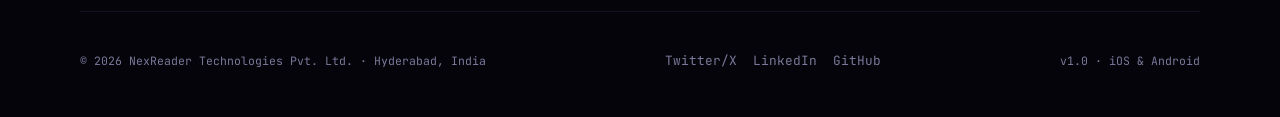
==== commit e39d4e67: "Add files via upload" ====
--- a/index.html
+++ b/index.html
@@ -4,1290 +4,441 @@
 <meta charset="UTF-8">
 <meta name="viewport" content="width=device-width, initial-scale=1.0">
 <title>NexReader — The Future of Reading</title>
-<link rel="preconnect" href="https://fonts.googleapis.com">
 <link href="https://fonts.googleapis.com/css2?family=Instrument+Serif:ital@0;1&family=Outfit:wght@300;400;500;600;700;800&family=JetBrains+Mono:wght@400;500&display=swap" rel="stylesheet">
+<link rel="stylesheet" href="shared.css">
 <style>
-*,*::before,*::after{margin:0;padding:0;box-sizing:border-box}
-
-:root{
-  --ink:#04040A;
-  --deep:#070710;
-  --panel:#0D0D1C;
-  --surface:#121224;
-  --card:#181830;
-  --card2:#1E1E38;
-  --border:rgba(160,140,255,0.1);
-  --border2:rgba(160,140,255,0.2);
-  --neon:#7C6FFF;
-  --neon2:#00E5C8;
-  --rose:#FF5FA0;
-  --gold:#FFCB5F;
-  --text:#E4E0FF;
-  --muted:#7A789A;
-  --faint:#3A3860;
-}
-
-html{scroll-behavior:smooth}
-
-body{
-  font-family:'Outfit',sans-serif;
-  background:var(--ink);
-  color:var(--text);
-  overflow-x:hidden;
-  cursor:none;
-}
-
-/* CURSOR */
-.cursor{position:fixed;pointer-events:none;z-index:9999;mix-blend-mode:difference}
-.cursor-dot{width:8px;height:8px;background:#fff;border-radius:50%;transform:translate(-50%,-50%);transition:transform .1s}
-.cursor-ring{width:36px;height:36px;border:1px solid rgba(255,255,255,0.4);border-radius:50%;transform:translate(-50%,-50%);transition:all .18s ease;position:fixed;pointer-events:none;z-index:9998}
-body:has(a:hover) .cursor-ring,body:has(button:hover) .cursor-ring{transform:translate(-50%,-50%) scale(1.6);border-color:rgba(124,111,255,0.8)}
-
-/* NAV */
-nav{
-  position:fixed;top:0;left:0;right:0;z-index:100;
-  padding:1.25rem 4rem;
-  display:flex;align-items:center;justify-content:space-between;
-  background:rgba(4,4,10,0.7);
-  backdrop-filter:blur(24px);
-  border-bottom:1px solid var(--border);
-  transition:all .3s;
-}
-.nav-logo{
-  font-family:'Instrument Serif',serif;
-  font-size:1.6rem;
-  background:linear-gradient(110deg,#fff 30%,var(--neon2));
-  -webkit-background-clip:text;-webkit-text-fill-color:transparent;background-clip:text;
-  letter-spacing:-0.02em;
-}
-.nav-links{display:flex;gap:2.5rem;list-style:none}
-.nav-links a{
-  font-size:.875rem;font-weight:500;color:var(--muted);
-  text-decoration:none;letter-spacing:0.02em;
-  transition:color .2s;position:relative;
-}
-.nav-links a::after{
-  content:'';position:absolute;bottom:-4px;left:0;right:0;height:1px;
-  background:var(--neon);transform:scaleX(0);transition:transform .25s;
-}
-.nav-links a:hover{color:var(--text)}
-.nav-links a:hover::after{transform:scaleX(1)}
-.nav-cta{
-  display:flex;align-items:center;gap:1rem;
-}
-.btn-ghost{
-  font-family:'Outfit',sans-serif;font-size:.875rem;font-weight:500;
-  color:var(--muted);background:none;border:none;cursor:none;
-  padding:.5rem 1rem;transition:color .2s;
-}
-.btn-ghost:hover{color:var(--text)}
-.btn-primary{
-  font-family:'Outfit',sans-serif;font-size:.875rem;font-weight:600;
-  color:#fff;background:var(--neon);border:none;cursor:none;
-  padding:.6rem 1.5rem;border-radius:100px;
-  transition:all .25s;letter-spacing:0.01em;
-  box-shadow:0 0 24px rgba(124,111,255,0.35);
-}
-.btn-primary:hover{background:#9080FF;box-shadow:0 0 40px rgba(124,111,255,0.6);transform:translateY(-1px)}
-
-/* HERO */
+/* ── HERO ─────────────────────────────────────────── */
 .hero{
-  min-height:100vh;
-  display:flex;flex-direction:column;align-items:center;justify-content:center;
-  text-align:center;
-  padding:8rem 2rem 6rem;
-  position:relative;overflow:hidden;
-}
-
+  min-height:100vh;display:flex;flex-direction:column;
+  align-items:center;justify-content:center;
+  text-align:center;padding:9rem 2rem 5rem;position:relative;overflow:hidden;
+}
 .hero-bg{
   position:absolute;inset:0;
   background:
-    radial-gradient(ellipse 60% 50% at 50% 60%, rgba(124,111,255,0.12) 0%, transparent 70%),
-    radial-gradient(ellipse 40% 35% at 20% 30%, rgba(0,229,200,0.07) 0%, transparent 60%),
-    radial-gradient(ellipse 35% 30% at 85% 75%, rgba(255,95,160,0.06) 0%, transparent 60%),
+    radial-gradient(ellipse 65% 55% at 50% 65%,rgba(124,111,255,.13) 0%,transparent 70%),
+    radial-gradient(ellipse 40% 35% at 18% 28%,rgba(0,229,200,.07) 0%,transparent 60%),
+    radial-gradient(ellipse 35% 30% at 85% 78%,rgba(255,95,160,.06) 0%,transparent 60%),
     var(--ink);
 }
-
-/* animated grid */
 .hero-grid{
   position:absolute;inset:0;
-  background-image:
-    linear-gradient(rgba(124,111,255,0.05) 1px, transparent 1px),
-    linear-gradient(90deg, rgba(124,111,255,0.05) 1px, transparent 1px);
-  background-size:64px 64px;
-  animation:gridshift 20s linear infinite;
-}
-@keyframes gridshift{from{background-position:0 0}to{background-position:64px 64px}}
-
-/* floating orbs */
-.orb{position:absolute;border-radius:50%;filter:blur(80px);animation:orbfloat var(--dur,8s) ease-in-out infinite alternate;pointer-events:none}
-.orb1{width:400px;height:400px;background:rgba(124,111,255,0.12);top:-100px;left:-100px;--dur:10s}
-.orb2{width:300px;height:300px;background:rgba(0,229,200,0.08);bottom:-50px;right:-50px;--dur:13s}
-.orb3{width:200px;height:200px;background:rgba(255,95,160,0.08);top:40%;left:60%;--dur:7s}
-@keyframes orbfloat{from{transform:translate(0,0) scale(1)}to{transform:translate(30px,40px) scale(1.1)}}
+  background-image:linear-gradient(rgba(124,111,255,.045) 1px,transparent 1px),
+    linear-gradient(90deg,rgba(124,111,255,.045) 1px,transparent 1px);
+  background-size:60px 60px;
+  animation:gridmove 25s linear infinite;
+  mask-image:radial-gradient(ellipse 70% 70% at 50% 50%,black 20%,transparent 90%);
+}
+@keyframes gridmove{from{background-position:0 0}to{background-position:60px 60px}}
+.orb{position:absolute;border-radius:50%;filter:blur(90px);animation:orbf var(--d,9s) ease-in-out infinite alternate;pointer-events:none}
+.o1{width:500px;height:500px;background:rgba(124,111,255,.09);top:-120px;left:-120px;--d:11s}
+.o2{width:350px;height:350px;background:rgba(0,229,200,.07);bottom:-60px;right:-60px;--d:14s}
+.o3{width:220px;height:220px;background:rgba(255,95,160,.07);top:40%;left:62%;--d:8s}
+@keyframes orbf{from{transform:translate(0,0) scale(1)}to{transform:translate(28px,38px) scale(1.08)}}
 
 .hero-badge{
   display:inline-flex;align-items:center;gap:8px;
-  background:rgba(124,111,255,0.1);border:1px solid rgba(124,111,255,0.25);
+  background:rgba(124,111,255,.1);border:1px solid rgba(124,111,255,.26);
   border-radius:100px;padding:6px 18px;
-  font-size:.75rem;font-family:'JetBrains Mono',monospace;letter-spacing:.1em;
-  color:var(--neon);margin-bottom:2.5rem;
-  animation:fadein .8s ease both;
-}
-.hero-badge-dot{width:6px;height:6px;border-radius:50%;background:var(--neon2);box-shadow:0 0 8px var(--neon2);animation:pulse 2s infinite}
+  font-size:.72rem;font-family:'JetBrains Mono',monospace;letter-spacing:.1em;color:var(--neon);
+  margin-bottom:2.5rem;animation:fup .8s ease both;
+}
+.hero-badge-pulse{width:6px;height:6px;border-radius:50%;background:var(--neon2);box-shadow:0 0 8px var(--neon2);animation:pulse 2s infinite}
 @keyframes pulse{0%,100%{opacity:1}50%{opacity:.3}}
+@keyframes fup{from{opacity:0;transform:translateY(16px)}to{opacity:1;transform:translateY(0)}}
 
 .hero h1{
   font-family:'Instrument Serif',serif;
-  font-size:clamp(3.5rem,8vw,7rem);
-  font-weight:400;
-  line-height:1.02;
-  letter-spacing:-0.03em;
-  margin-bottom:1.5rem;
-  position:relative;z-index:1;
-  animation:fadein .8s .2s ease both;
+  font-size:clamp(3.5rem,8.5vw,7.5rem);font-weight:400;line-height:1.01;letter-spacing:-0.035em;
+  margin-bottom:1.5rem;position:relative;z-index:1;
+  animation:fup .8s .18s ease both;
 }
 .hero h1 em{
   font-style:italic;
-  background:linear-gradient(110deg, var(--neon) 0%, var(--neon2) 50%, var(--rose) 100%);
+  background:linear-gradient(110deg,var(--neon) 0%,var(--neon2) 50%,var(--rose) 100%);
   -webkit-background-clip:text;-webkit-text-fill-color:transparent;background-clip:text;
-  background-size:200%;
-  animation:gradshift 4s linear infinite;
-}
-@keyframes gradshift{0%{background-position:0%}100%{background-position:200%}}
+  background-size:200%;animation:gs 5s linear infinite;
+}
+@keyframes gs{0%{background-position:0%}100%{background-position:200%}}
 
 .hero-sub{
-  font-size:clamp(1rem,2vw,1.25rem);
-  color:var(--muted);max-width:560px;
-  line-height:1.7;margin-bottom:3rem;
-  font-weight:300;
-  animation:fadein .8s .4s ease both;
-}
-
+  font-size:clamp(1rem,2vw,1.22rem);color:var(--muted);max-width:560px;
+  line-height:1.75;margin-bottom:3rem;font-weight:300;
+  position:relative;z-index:1;animation:fup .8s .36s ease both;
+}
 .hero-actions{
   display:flex;gap:1rem;flex-wrap:wrap;justify-content:center;
-  animation:fadein .8s .6s ease both;
-  position:relative;z-index:1;
-}
-
-.btn-hero{
-  font-family:'Outfit',sans-serif;font-size:1rem;font-weight:600;
-  padding:.9rem 2.5rem;border-radius:100px;border:none;cursor:none;
-  transition:all .25s;letter-spacing:0.02em;
-}
-.btn-hero-primary{
-  background:linear-gradient(135deg,var(--neon),#9080FF);
-  color:#fff;
-  box-shadow:0 0 40px rgba(124,111,255,0.4),0 2px 20px rgba(0,0,0,0.5);
-}
-.btn-hero-primary:hover{transform:translateY(-3px);box-shadow:0 0 60px rgba(124,111,255,0.6),0 8px 30px rgba(0,0,0,0.5)}
-.btn-hero-secondary{
-  background:transparent;color:var(--text);
-  border:1px solid var(--border2);
-  backdrop-filter:blur(10px);
-}
-.btn-hero-secondary:hover{border-color:rgba(160,140,255,0.4);background:rgba(124,111,255,0.06);transform:translateY(-2px)}
-
+  position:relative;z-index:1;animation:fup .8s .52s ease both;
+}
 .hero-stats{
-  display:flex;gap:4rem;flex-wrap:wrap;justify-content:center;
-  margin-top:5rem;
-  animation:fadein .8s .8s ease both;
-  position:relative;z-index:1;
-}
-.stat{text-align:center}
-.stat-num{
-  font-family:'Instrument Serif',serif;font-size:2.5rem;
-  background:linear-gradient(135deg,#fff,var(--neon));
-  -webkit-background-clip:text;-webkit-text-fill-color:transparent;background-clip:text;
-}
-.stat-label{font-size:.75rem;color:var(--muted);letter-spacing:.08em;text-transform:uppercase;font-family:'JetBrains Mono',monospace;margin-top:.25rem}
-
-/* SCROLL INDICATOR */
-.scroll-hint{
+  display:flex;gap:5rem;flex-wrap:wrap;justify-content:center;
+  margin-top:5rem;animation:fup .8s .7s ease both;position:relative;z-index:1;
+}
+.stat-num{font-family:'Instrument Serif',serif;font-size:2.6rem;background:linear-gradient(135deg,#fff,var(--neon));-webkit-background-clip:text;-webkit-text-fill-color:transparent;background-clip:text}
+.stat-lbl{font-size:.7rem;color:var(--muted);letter-spacing:.09em;text-transform:uppercase;font-family:'JetBrains Mono',monospace;margin-top:.2rem}
+
+.scroll-cue{
   position:absolute;bottom:2.5rem;left:50%;transform:translateX(-50%);
   display:flex;flex-direction:column;align-items:center;gap:.5rem;
-  color:var(--faint);font-size:.7rem;font-family:'JetBrains Mono',monospace;
-  letter-spacing:.1em;animation:fadein 1s 1.5s both;
-}
-.scroll-line{width:1px;height:48px;background:linear-gradient(to bottom,var(--neon),transparent);animation:scrollpulse 2s ease-in-out infinite}
-@keyframes scrollpulse{0%,100%{opacity:.3;transform:scaleY(1)}50%{opacity:1;transform:scaleY(1.2)}}
-
-@keyframes fadein{from{opacity:0;transform:translateY(20px)}to{opacity:1;transform:translateY(0)}}
-
-/* MOCKUP PHONE */
+  font-family:'JetBrains Mono',monospace;font-size:.65rem;color:var(--faint);letter-spacing:.1em;
+  animation:fup 1s 1.6s ease both;
+}
+.scroll-line{width:1px;height:44px;background:linear-gradient(to bottom,var(--neon),transparent);animation:sp 2.2s ease-in-out infinite}
+@keyframes sp{0%,100%{opacity:.3;transform:scaleY(1)}50%{opacity:1;transform:scaleY(1.15)}}
+
+/* MOCKUP */
 .hero-mockup{
-  position:relative;z-index:1;margin-top:4rem;
-  animation:fadein .8s 1s ease both;
-  width:100%;max-width:700px;
-}
-.mockup-frame{
-  background:var(--panel);
-  border:1px solid var(--border2);
-  border-radius:28px;
-  padding:1.5rem;
-  box-shadow:0 0 80px rgba(124,111,255,0.2),0 40px 80px rgba(0,0,0,0.6);
-  overflow:hidden;
-  position:relative;
-}
-.mockup-frame::before{
-  content:'';position:absolute;inset:0;
-  background:linear-gradient(135deg,rgba(124,111,255,0.04),transparent 50%,rgba(0,229,200,0.03));
-  pointer-events:none;
-}
-.mockup-header{
-  display:flex;align-items:center;justify-content:space-between;
-  margin-bottom:1.5rem;
-}
-.mockup-dots{display:flex;gap:6px}
-.mockup-dot{width:10px;height:10px;border-radius:50%}
-.mockup-searchbar{
-  flex:1;margin:0 1rem;background:var(--surface);
-  border:1px solid var(--border);border-radius:8px;
-  padding:.4rem 1rem;font-size:.75rem;color:var(--muted);
+  position:relative;z-index:1;margin-top:4.5rem;
+  width:100%;max-width:740px;animation:fup .8s 1s ease both;
+}
+.mframe{
+  background:var(--panel);border:1px solid rgba(160,140,255,.22);
+  border-radius:24px;padding:1.25rem;
+  box-shadow:0 0 100px rgba(124,111,255,.18),0 40px 80px rgba(0,0,0,.65);overflow:hidden;
+}
+.mheader{display:flex;align-items:center;gap:.75rem;margin-bottom:1.25rem}
+.mdots{display:flex;gap:5px}
+.mdot{width:10px;height:10px;border-radius:50%}
+.msearch{
+  flex:1;background:var(--surface);border:1px solid var(--border);
+  border-radius:8px;padding:.38rem 1rem;font-size:.73rem;color:var(--muted);
   font-family:'JetBrains Mono',monospace;
 }
-.mockup-body{
-  display:grid;grid-template-columns:200px 1fr;gap:1rem;min-height:320px;
-}
-.mockup-sidebar{
-  background:var(--surface);border-radius:12px;padding:1rem;
-  display:flex;flex-direction:column;gap:.5rem;
-}
-.mockup-nav-item{
-  padding:.5rem .75rem;border-radius:8px;font-size:.75rem;
-  color:var(--muted);cursor:default;display:flex;align-items:center;gap:.5rem;
-}
-.mockup-nav-item.active{background:rgba(124,111,255,0.15);color:var(--neon)}
-.mockup-nav-dot{width:5px;height:5px;border-radius:50%;background:currentColor;flex-shrink:0}
-.mockup-shelf-label{font-size:.65rem;color:var(--faint);letter-spacing:.08em;text-transform:uppercase;padding:.5rem .75rem .25rem;font-family:'JetBrains Mono',monospace}
-
-.mockup-main{display:flex;flex-direction:column;gap:.75rem}
-.mockup-topbar{
-  background:var(--surface);border-radius:10px;padding:.75rem 1rem;
-  display:flex;align-items:center;justify-content:space-between;
-}
-.mockup-title{font-size:.8rem;font-weight:600}
-.mockup-badge{
-  font-size:.6rem;padding:2px 8px;border-radius:100px;
-  background:rgba(0,229,200,0.12);color:var(--neon2);
-  font-family:'JetBrains Mono',monospace;border:1px solid rgba(0,229,200,0.2);
-}
-.books-grid{
-  display:grid;grid-template-columns:repeat(4,1fr);gap:.5rem;flex:1;
-}
-.book-card-mini{
-  border-radius:8px;aspect-ratio:.65/1;
-  position:relative;overflow:hidden;
-  transition:transform .2s;
-}
-.book-card-mini:hover{transform:translateY(-3px)}
-.book-spine{
-  width:100%;height:100%;border-radius:8px;
-  display:flex;align-items:flex-end;padding:.4rem;
-}
-.book-mini-title{
-  font-size:.55rem;font-weight:600;color:#fff;
-  text-shadow:0 1px 4px rgba(0,0,0,0.8);line-height:1.2;
-}
-.progress-ring{
-  position:absolute;top:4px;right:4px;
-  width:18px;height:18px;
-}
-.mockup-reading-bar{
-  background:var(--surface);border-radius:10px;padding:.75rem 1rem;
-  display:flex;align-items:center;gap:1rem;
-}
-.reading-cover{width:32px;height:44px;border-radius:4px;flex-shrink:0}
-.reading-info{flex:1}
-.reading-title-mini{font-size:.75rem;font-weight:600;margin-bottom:.25rem}
-.reading-progress-track{height:3px;background:var(--card2);border-radius:2px}
-.reading-progress-fill{height:100%;border-radius:2px;background:linear-gradient(90deg,var(--neon),var(--neon2))}
-.reading-meta{font-size:.6rem;color:var(--muted);margin-top:.25rem}
-
-/* SECTION COMMON */
-section{padding:7rem 4rem;position:relative}
-.section-inner{max-width:1100px;margin:0 auto}
-
-.section-eyebrow{
-  font-family:'JetBrains Mono',monospace;
-  font-size:.7rem;letter-spacing:.15em;text-transform:uppercase;
-  color:var(--neon);margin-bottom:1rem;
-  display:flex;align-items:center;gap:10px;
-}
-.section-eyebrow::before{content:'';width:24px;height:1px;background:var(--neon)}
-
-.section-title{
-  font-family:'Instrument Serif',serif;
-  font-size:clamp(2.5rem,5vw,4rem);
-  font-weight:400;line-height:1.1;letter-spacing:-0.02em;
-  margin-bottom:1.25rem;
-}
-.section-title em{
-  font-style:italic;color:var(--neon2);
-  -webkit-text-fill-color:var(--neon2);
-}
-
-.section-sub{
-  font-size:1.1rem;color:var(--muted);
-  max-width:540px;line-height:1.7;font-weight:300;
-}
-
-/* FEATURE BENTO */
-.bento{
-  display:grid;
-  grid-template-columns:repeat(12,1fr);
-  grid-template-rows:auto;
-  gap:1rem;margin-top:4rem;
-}
-.bento-card{
-  background:var(--card);border:1px solid var(--border);
-  border-radius:20px;padding:2rem;
+.mbody{display:grid;grid-template-columns:185px 1fr;gap:.9rem;min-height:310px}
+.mside{background:var(--surface);border-radius:12px;padding:.9rem;display:flex;flex-direction:column;gap:.3rem}
+.mnav{padding:.45rem .7rem;border-radius:7px;font-size:.73rem;color:var(--muted);display:flex;align-items:center;gap:.5rem}
+.mnav.act{background:rgba(124,111,255,.14);color:var(--neon)}
+.mndot{width:5px;height:5px;border-radius:50%;background:currentColor;flex-shrink:0}
+.mslbl{font-size:.62rem;color:var(--faint);letter-spacing:.08em;text-transform:uppercase;padding:.5rem .7rem .2rem;font-family:'JetBrains Mono',monospace}
+.mmain{display:flex;flex-direction:column;gap:.7rem}
+.mtop{background:var(--surface);border-radius:10px;padding:.7rem 1rem;display:flex;align-items:center;justify-content:space-between}
+.mtitle{font-size:.78rem;font-weight:600}
+.mbadge{font-size:.6rem;padding:2px 8px;border-radius:100px;background:rgba(0,229,200,.1);color:var(--neon2);font-family:'JetBrains Mono',monospace;border:1px solid rgba(0,229,200,.2)}
+.bgrid{display:grid;grid-template-columns:repeat(4,1fr);gap:.45rem;flex:1}
+.bk{border-radius:7px;aspect-ratio:.66/1;overflow:hidden}
+.bkspine{width:100%;height:100%;display:flex;align-items:flex-end;padding:.35rem}
+.bktit{font-size:.52rem;font-weight:600;color:#fff;text-shadow:0 1px 4px rgba(0,0,0,.85);line-height:1.2}
+.mbar{background:var(--surface);border-radius:10px;padding:.7rem 1rem;display:flex;align-items:center;gap:.9rem}
+.mcover{width:30px;height:42px;border-radius:4px;flex-shrink:0}
+.minfo{flex:1}
+.mtit2{font-size:.73rem;font-weight:600;margin-bottom:.2rem}
+.mtrack{height:3px;background:var(--card2);border-radius:2px}
+.mfill{height:100%;border-radius:2px;background:linear-gradient(90deg,var(--neon),var(--neon2))}
+.mmeta{font-size:.6rem;color:var(--muted);margin-top:.2rem}
+
+/* TRUST STRIP */
+.trust{padding:2.5rem 5rem;border-top:1px solid var(--border);border-bottom:1px solid var(--border);background:var(--panel)}
+.trust-inner{max-width:1140px;margin:0 auto;display:flex;align-items:center;justify-content:center;gap:4rem;flex-wrap:wrap}
+.trust-item{display:flex;align-items:center;gap:.6rem;font-size:.8rem;color:var(--muted);font-weight:300}
+.trust-icon{font-size:1.1rem}
+
+/* BENTO GRID */
+.bento{display:grid;grid-template-columns:repeat(12,1fr);gap:1rem;margin-top:3.5rem}
+.bc{grid-column:span 4}.bc-wide{grid-column:span 8}.bc-half{grid-column:span 6}
+.bcard{
+  background:var(--card);border:1px solid var(--border);border-radius:18px;padding:1.75rem;
   transition:all .3s;overflow:hidden;position:relative;
 }
-.bento-card::before{
-  content:'';position:absolute;inset:0;
-  background:linear-gradient(135deg,rgba(124,111,255,0.04),transparent);
-  opacity:0;transition:opacity .3s;pointer-events:none;
-}
-.bento-card:hover{border-color:var(--border2);transform:translateY(-3px)}
-.bento-card:hover::before{opacity:1}
-
-.bento-1{grid-column:span 7}
-.bento-2{grid-column:span 5}
-.bento-3{grid-column:span 4}
-.bento-4{grid-column:span 4}
-.bento-5{grid-column:span 4}
-.bento-6{grid-column:span 6}
-.bento-7{grid-column:span 6}
-
-.bento-icon{
-  width:48px;height:48px;border-radius:14px;
-  display:flex;align-items:center;justify-content:center;
-  font-size:1.4rem;margin-bottom:1.25rem;flex-shrink:0;
-}
-.bento-tag{
-  font-family:'JetBrains Mono',monospace;font-size:.65rem;
-  letter-spacing:.1em;text-transform:uppercase;
-  padding:3px 10px;border-radius:100px;margin-bottom:1rem;
-  display:inline-block;
-}
-.bento-card h3{font-size:1.2rem;font-weight:600;margin-bottom:.6rem;line-height:1.3}
-.bento-card p{font-size:.9rem;color:var(--muted);line-height:1.7;font-weight:300}
-
-/* big card extras */
-.bento-visual{
-  margin-top:1.5rem;background:var(--surface);
-  border-radius:12px;padding:1.25rem;
-  border:1px solid var(--border);
-}
-.ai-convo{display:flex;flex-direction:column;gap:.75rem}
-.ai-msg{
-  display:flex;gap:.75rem;align-items:flex-start;
-}
-.ai-msg-user{flex-direction:row-reverse}
-.ai-avatar{
-  width:28px;height:28px;border-radius:50%;flex-shrink:0;
-  display:flex;align-items:center;justify-content:center;font-size:.7rem;font-weight:700;
-}
-.ai-bubble{
-  padding:.6rem .9rem;border-radius:12px;font-size:.78rem;line-height:1.5;max-width:220px;
-}
-.ai-msg-user .ai-bubble{background:rgba(124,111,255,0.2);border:1px solid rgba(124,111,255,0.25);color:var(--text)}
-.ai-msg-bot .ai-bubble{background:var(--card2);border:1px solid var(--border);color:var(--muted)}
-.ai-cite{
-  font-size:.65rem;color:var(--neon);margin-top:.25rem;font-family:'JetBrains Mono',monospace;
-}
-
-.format-grid{
-  display:flex;flex-wrap:wrap;gap:.4rem;margin-top:1rem;
-}
-.format-pill{
-  font-family:'JetBrains Mono',monospace;font-size:.65rem;
-  padding:3px 10px;border-radius:6px;
-  background:var(--surface);border:1px solid var(--border);
-  color:var(--muted);
-}
-.format-pill.lit{color:var(--neon);border-color:rgba(124,111,255,0.3);background:rgba(124,111,255,0.08)}
-
-/* AI SECTION */
-.ai-section{
-  background:linear-gradient(180deg,var(--ink) 0%,var(--panel) 30%,var(--panel) 70%,var(--ink) 100%);
-  padding:8rem 4rem;position:relative;overflow:hidden;
-}
-.ai-glow{
-  position:absolute;top:50%;left:50%;
-  transform:translate(-50%,-50%);
-  width:600px;height:600px;
-  background:radial-gradient(circle,rgba(124,111,255,0.1),transparent 70%);
-  pointer-events:none;
-}
-.ai-grid{
-  display:grid;grid-template-columns:1fr 1fr;
-  gap:4rem;align-items:center;
-  max-width:1100px;margin:4rem auto 0;
-}
-.ai-feature-list{display:flex;flex-direction:column;gap:1.5rem}
-.ai-feature{
-  display:flex;gap:1rem;align-items:flex-start;
-  padding:1.25rem;border-radius:14px;border:1px solid transparent;
-  transition:all .3s;cursor:default;
-}
-.ai-feature:hover{background:var(--card);border-color:var(--border)}
-.ai-feat-icon{
-  width:40px;height:40px;border-radius:10px;
-  display:flex;align-items:center;justify-content:center;
-  font-size:1.1rem;flex-shrink:0;
-  background:rgba(124,111,255,0.12);
-}
-.ai-feat-title{font-size:.95rem;font-weight:600;margin-bottom:.25rem}
-.ai-feat-body{font-size:.85rem;color:var(--muted);line-height:1.6;font-weight:300}
-
-/* DEMO TERMINAL */
-.demo-terminal{
-  background:var(--surface);border:1px solid var(--border2);
-  border-radius:20px;padding:1.5rem;
-  box-shadow:0 0 60px rgba(124,111,255,0.15);
-}
-.terminal-header{display:flex;gap:6px;margin-bottom:1.25rem;align-items:center}
-.t-dot{width:10px;height:10px;border-radius:50%}
-.terminal-label{font-family:'JetBrains Mono',monospace;font-size:.7rem;color:var(--muted);margin-left:auto;letter-spacing:.05em}
-.terminal-book{
-  background:var(--card);border-radius:10px;padding:1rem;
-  margin-bottom:1rem;border-left:3px solid var(--neon);
-}
-.t-book-title{font-size:.8rem;font-weight:600;color:var(--text)}
-.t-book-meta{font-size:.7rem;color:var(--muted);margin-top:.2rem;font-family:'JetBrains Mono',monospace}
-.t-passage{
-  font-size:.78rem;color:var(--muted);margin-top:.75rem;line-height:1.6;font-style:italic;
-  padding:.75rem;background:var(--surface);border-radius:6px;
-}
-.t-highlight{background:rgba(124,111,255,0.2);color:var(--neon);border-radius:3px;padding:0 3px}
-.t-qa{display:flex;flex-direction:column;gap:.75rem}
-.t-question{
-  font-family:'JetBrains Mono',monospace;font-size:.72rem;
-  color:var(--neon2);display:flex;gap:.5rem;align-items:flex-start;
-}
-.t-question::before{content:'▸';flex-shrink:0}
-.t-answer{
-  font-size:.78rem;color:var(--muted);line-height:1.6;
-  padding:.75rem;background:var(--card);border-radius:8px;
-  border:1px solid var(--border);
-}
-.t-answer-cite{font-family:'JetBrains Mono',monospace;font-size:.65rem;color:var(--neon);margin-top:.4rem}
-.t-cursor{
-  display:inline-block;width:8px;height:13px;
-  background:var(--neon);border-radius:1px;
-  animation:blink 1s step-end infinite;vertical-align:text-bottom;margin-left:2px;
-}
-@keyframes blink{0%,100%{opacity:1}50%{opacity:0}}
-
-/* FORMATS SECTION */
-.formats-section{padding:8rem 4rem;background:var(--ink)}
-.formats-orbit{
-  position:relative;margin-top:4rem;
-  height:480px;display:flex;align-items:center;justify-content:center;
-}
-.formats-center{
-  width:120px;height:120px;border-radius:50%;
-  background:linear-gradient(135deg,var(--neon),var(--neon2));
-  display:flex;align-items:center;justify-content:center;
-  font-size:2.5rem;z-index:2;position:relative;
-  box-shadow:0 0 60px rgba(124,111,255,0.5);
-}
-.orbit-ring{
-  position:absolute;border-radius:50%;
-  border:1px solid var(--border);
-  animation:spin var(--dur,30s) linear infinite;
-}
-.orbit-ring:nth-child(even){animation-direction:reverse}
-.orbit-1{width:240px;height:240px;--dur:20s}
-.orbit-2{width:380px;height:380px;--dur:35s}
-.orbit-3{width:500px;height:500px;--dur:50s;border-style:dashed}
-@keyframes spin{from{transform:rotate(0)}to{transform:rotate(360deg)}}
-
-.orbit-badge{
-  position:absolute;background:var(--card2);
-  border:1px solid var(--border2);border-radius:8px;
-  padding:5px 12px;font-family:'JetBrains Mono',monospace;
-  font-size:.7rem;color:var(--text);white-space:nowrap;
-  box-shadow:0 4px 20px rgba(0,0,0,0.4);
-}
-
-/* static layout instead of orbit (simpler/more reliable) */
-.formats-grid-wrap{margin-top:4rem}
-.formats-categories{
-  display:grid;grid-template-columns:repeat(3,1fr);gap:1.5rem;
-}
-.format-cat{
-  background:var(--card);border:1px solid var(--border);
-  border-radius:20px;padding:2rem;
-  transition:all .3s;
-}
-.format-cat:hover{border-color:var(--border2);transform:translateY(-4px)}
-.format-cat-icon{font-size:2rem;margin-bottom:1rem}
-.format-cat-title{font-size:1rem;font-weight:600;margin-bottom:.35rem}
-.format-cat-sub{font-size:.8rem;color:var(--muted);margin-bottom:1rem}
-.format-tags{display:flex;flex-wrap:wrap;gap:.35rem}
-.ftag{
-  font-family:'JetBrains Mono',monospace;font-size:.65rem;
-  padding:3px 9px;border-radius:5px;
-  background:var(--surface);border:1px solid var(--border);color:var(--muted);
-}
-
-/* PRICING */
-.pricing-section{
-  padding:8rem 4rem;
-  background:linear-gradient(180deg,var(--ink),var(--panel),var(--ink));
-}
-.pricing-grid{
-  display:grid;grid-template-columns:repeat(4,1fr);
-  gap:1rem;margin-top:4rem;align-items:start;
-}
-.price-card{
-  background:var(--card);border:1px solid var(--border);
-  border-radius:20px;padding:2rem;
-  transition:all .3s;position:relative;
-}
-.price-card.featured{
-  background:linear-gradient(135deg,rgba(124,111,255,0.1),rgba(124,111,255,0.05));
-  border-color:rgba(124,111,255,0.4);
-  transform:scale(1.03);
-  box-shadow:0 0 60px rgba(124,111,255,0.2);
-}
-.price-card:hover:not(.featured){border-color:var(--border2);transform:translateY(-4px)}
-.price-featured-badge{
-  position:absolute;top:-12px;left:50%;transform:translateX(-50%);
-  background:linear-gradient(90deg,var(--neon),var(--neon2));
-  color:#fff;font-size:.65rem;font-weight:700;letter-spacing:.08em;
-  padding:4px 16px;border-radius:100px;white-space:nowrap;
-}
-.price-tier{font-family:'JetBrains Mono',monospace;font-size:.7rem;color:var(--muted);letter-spacing:.1em;text-transform:uppercase;margin-bottom:.5rem}
-.price-amount{
-  font-family:'Instrument Serif',serif;font-size:3rem;
-  line-height:1;margin:1rem 0 .25rem;
-}
-.price-amount sup{font-size:1.5rem;vertical-align:super}
-.price-amount sub{font-size:.9rem;color:var(--muted);font-family:'Outfit',sans-serif;font-weight:300}
-.price-desc{font-size:.85rem;color:var(--muted);margin-bottom:1.5rem;line-height:1.5;font-weight:300}
-.price-divider{height:1px;background:var(--border);margin-bottom:1.5rem}
-.price-features{list-style:none;display:flex;flex-direction:column;gap:.6rem;margin-bottom:1.75rem}
-.price-feature{font-size:.82rem;color:var(--muted);display:flex;gap:.6rem;align-items:flex-start}
-.price-feature::before{content:'✓';color:var(--neon2);flex-shrink:0;font-weight:700}
-.price-feature.locked::before{content:'–';color:var(--faint)}
-.price-feature.locked{color:var(--faint)}
-.price-btn{
-  width:100%;padding:.75rem;border-radius:12px;
-  font-family:'Outfit',sans-serif;font-weight:600;font-size:.9rem;
-  cursor:none;transition:all .25s;border:1px solid var(--border2);
-  background:transparent;color:var(--text);
-}
-.price-btn:hover{background:var(--surface);border-color:rgba(160,140,255,0.4)}
-.price-btn.featured-btn{
-  background:linear-gradient(135deg,var(--neon),#9080FF);
-  border:none;color:#fff;
-  box-shadow:0 0 30px rgba(124,111,255,0.4);
-}
-.price-btn.featured-btn:hover{box-shadow:0 0 50px rgba(124,111,255,0.6);transform:translateY(-1px)}
+.bcard::after{content:'';position:absolute;inset:0;background:linear-gradient(135deg,rgba(124,111,255,.05),transparent 60%);opacity:0;transition:opacity .3s;pointer-events:none}
+.bcard:hover{border-color:var(--border2);transform:translateY(-4px)}
+.bcard:hover::after{opacity:1}
+.bcard-icon{width:44px;height:44px;border-radius:12px;display:flex;align-items:center;justify-content:center;font-size:1.3rem;margin-bottom:1.1rem;flex-shrink:0}
+.bcard h3{font-size:1.1rem;font-weight:600;margin-bottom:.5rem;line-height:1.3}
+.bcard p{font-size:.875rem;color:var(--muted);line-height:1.7;font-weight:300}
+
+/* MINI AI DEMO */
+.mini-demo{margin-top:1.25rem;background:var(--surface);border-radius:10px;padding:1rem;border:1px solid var(--border)}
+.demo-msg{display:flex;gap:.6rem;align-items:flex-start;margin-bottom:.65rem}
+.demo-msg:last-child{margin-bottom:0}
+.demo-av{width:24px;height:24px;border-radius:50%;display:flex;align-items:center;justify-content:center;font-size:.6rem;font-weight:700;flex-shrink:0}
+.demo-bub{padding:.5rem .8rem;border-radius:10px;font-size:.75rem;line-height:1.5;max-width:200px}
+.demo-user .demo-bub{background:rgba(124,111,255,.18);border:1px solid rgba(124,111,255,.22);color:var(--text)}
+.demo-bot .demo-bub{background:var(--card2);border:1px solid var(--border);color:var(--muted)}
+.demo-cite{font-family:'JetBrains Mono',monospace;font-size:.62rem;color:var(--neon);margin-top:.3rem}
+.demo-user{flex-direction:row-reverse}
+
+/* FORMAT PILLS */
+.fmts{display:flex;flex-wrap:wrap;gap:.35rem;margin-top:.9rem}
+.fpill{font-family:'JetBrains Mono',monospace;font-size:.62rem;padding:3px 9px;border-radius:5px;background:var(--surface);border:1px solid var(--border);color:var(--muted)}
+.fpill.hi{color:var(--neon);border-color:rgba(124,111,255,.3);background:rgba(124,111,255,.08)}
 
 /* SOCIAL PROOF */
-.social-section{padding:7rem 4rem}
-.testimonials{
-  display:grid;grid-template-columns:repeat(3,1fr);gap:1.25rem;
-  margin-top:3rem;
-}
-.testi-card{
-  background:var(--card);border:1px solid var(--border);
-  border-radius:16px;padding:1.75rem;
-  transition:all .3s;
-}
-.testi-card:hover{border-color:var(--border2);transform:translateY(-3px)}
-.testi-stars{color:var(--gold);font-size:.9rem;margin-bottom:1rem;letter-spacing:.1em}
-.testi-text{font-size:.9rem;color:var(--muted);line-height:1.7;font-weight:300;margin-bottom:1.25rem;font-style:italic}
-.testi-author{display:flex;align-items:center;gap:.75rem}
-.testi-avatar{
-  width:36px;height:36px;border-radius:50%;
-  display:flex;align-items:center;justify-content:center;
-  font-size:.8rem;font-weight:700;flex-shrink:0;
-}
-.testi-name{font-size:.85rem;font-weight:600}
-.testi-role{font-size:.75rem;color:var(--muted)}
-
-/* CTA SECTION */
-.cta-section{
-  padding:10rem 4rem;text-align:center;
-  position:relative;overflow:hidden;
-}
-.cta-glow{
-  position:absolute;top:50%;left:50%;
-  transform:translate(-50%,-50%);
-  width:800px;height:400px;
-  background:radial-gradient(ellipse,rgba(124,111,255,0.12),transparent 70%);
-  pointer-events:none;
-}
-.cta-section h2{
-  font-family:'Instrument Serif',serif;
-  font-size:clamp(3rem,6vw,5.5rem);
-  font-weight:400;letter-spacing:-0.03em;line-height:1.05;
-  margin-bottom:1.5rem;position:relative;z-index:1;
-}
-.cta-section p{
-  font-size:1.1rem;color:var(--muted);max-width:480px;
-  margin:0 auto 3rem;font-weight:300;line-height:1.7;
-  position:relative;z-index:1;
-}
-.cta-actions{
-  display:flex;gap:1rem;justify-content:center;
-  position:relative;z-index:1;
-}
-.cta-badges{
-  display:flex;gap:1rem;justify-content:center;margin-top:2rem;flex-wrap:wrap;
-  position:relative;z-index:1;
-}
-.store-badge{
-  display:flex;align-items:center;gap:.75rem;
-  background:var(--card);border:1px solid var(--border);
-  border-radius:12px;padding:.75rem 1.5rem;
-  text-decoration:none;color:var(--text);
-  transition:all .25s;
-}
-.store-badge:hover{border-color:var(--border2);transform:translateY(-2px)}
-.store-badge-icon{font-size:1.5rem}
-.store-badge-text{text-align:left}
-.store-badge-sub{font-size:.65rem;color:var(--muted);display:block}
-.store-badge-name{font-size:.9rem;font-weight:600;display:block}
-
-/* FOOTER */
-footer{
-  padding:5rem 4rem 3rem;
-  border-top:1px solid var(--border);
-  background:var(--ink);
-}
-.footer-grid{
-  display:grid;grid-template-columns:2fr 1fr 1fr 1fr;
-  gap:3rem;max-width:1100px;margin:0 auto 4rem;
-}
-.footer-brand .nav-logo{font-size:2rem}
-.footer-desc{font-size:.875rem;color:var(--muted);line-height:1.7;max-width:260px;margin-top:1rem;font-weight:300}
-.footer-col h4{font-size:.8rem;font-weight:600;letter-spacing:.06em;text-transform:uppercase;color:var(--text);margin-bottom:1.25rem;font-family:'JetBrains Mono',monospace}
-.footer-col ul{list-style:none;display:flex;flex-direction:column;gap:.6rem}
-.footer-col a{font-size:.875rem;color:var(--muted);text-decoration:none;transition:color .2s}
-.footer-col a:hover{color:var(--neon)}
-.footer-bottom{
-  border-top:1px solid var(--border);padding-top:2rem;
-  display:flex;align-items:center;justify-content:space-between;
-  max-width:1100px;margin:0 auto;
-  font-size:.78rem;color:var(--muted);font-family:'JetBrains Mono',monospace;
-}
-
-/* SCROLL REVEAL */
-.reveal{opacity:0;transform:translateY(30px);transition:opacity .7s ease,transform .7s ease}
-.reveal.visible{opacity:1;transform:translateY(0)}
-
-/* RESPONSIVE */
+.tstis{display:grid;grid-template-columns:repeat(3,1fr);gap:1.1rem;margin-top:3.5rem}
+.tcard{background:var(--card);border:1px solid var(--border);border-radius:16px;padding:1.75rem;transition:all .3s}
+.tcard:hover{border-color:var(--border2);transform:translateY(-3px)}
+.tstars{color:var(--gold);font-size:.85rem;letter-spacing:.1em;margin-bottom:.9rem}
+.ttext{font-size:.875rem;color:var(--muted);line-height:1.75;font-weight:300;font-style:italic;margin-bottom:1.1rem}
+.tauthor{display:flex;align-items:center;gap:.7rem}
+.tav{width:34px;height:34px;border-radius:50%;display:flex;align-items:center;justify-content:center;font-size:.75rem;font-weight:700;flex-shrink:0}
+.tname{font-size:.83rem;font-weight:600}
+.trole{font-size:.72rem;color:var(--muted)}
+
+/* CTA BAND */
+.cta-band{
+  padding:8rem 5rem;text-align:center;position:relative;overflow:hidden;
+  background:linear-gradient(180deg,var(--ink),rgba(13,13,28,.9),var(--ink));
+}
+.cta-glow{position:absolute;top:50%;left:50%;transform:translate(-50%,-50%);width:700px;height:350px;background:radial-gradient(ellipse,rgba(124,111,255,.11),transparent 70%);pointer-events:none}
+.cta-band h2{font-family:'Instrument Serif',serif;font-size:clamp(2.8rem,6vw,5rem);font-weight:400;letter-spacing:-0.03em;line-height:1.06;margin-bottom:1.4rem;position:relative;z-index:1}
+.cta-band p{font-size:1.05rem;color:var(--muted);max-width:460px;margin:0 auto 2.75rem;font-weight:300;line-height:1.75;position:relative;z-index:1}
+.cta-acts{display:flex;gap:1rem;justify-content:center;margin-bottom:1.75rem;flex-wrap:wrap;position:relative;z-index:1}
+.stores{display:flex;gap:.75rem;justify-content:center;flex-wrap:wrap;position:relative;z-index:1}
+.store-btn{display:flex;align-items:center;gap:.7rem;background:var(--card);border:1px solid var(--border);border-radius:12px;padding:.7rem 1.4rem;text-decoration:none;color:var(--text);transition:all .25s}
+.store-btn:hover{border-color:var(--border2);transform:translateY(-2px)}
+.store-icon{font-size:1.4rem}
+.store-txt sub{display:block;font-size:.62rem;color:var(--muted)}
+.store-txt strong{font-size:.9rem;font-weight:600}
+
 @media(max-width:900px){
-  nav{padding:1rem 1.5rem}
-  .nav-links{display:none}
-  section{padding:5rem 1.5rem}
   .bento{display:flex;flex-direction:column}
-  .ai-grid{grid-template-columns:1fr}
-  .pricing-grid{grid-template-columns:1fr 1fr}
-  .price-card.featured{transform:none}
-  .testimonials{grid-template-columns:1fr}
-  .formats-categories{grid-template-columns:1fr}
-  .footer-grid{grid-template-columns:1fr 1fr}
-  .footer-bottom{flex-direction:column;gap:.75rem;text-align:center}
+  .tstis{grid-template-columns:1fr}
+  .hero-stats{gap:2.5rem}
+  .trust-inner{gap:2rem}
+  .mbody{grid-template-columns:1fr}
+  .mside{display:none}
+  .cta-band{padding:5rem 1.5rem}
 }
 </style>
 </head>
 <body>
 
-<div class="cursor cursor-dot" id="cursorDot"></div>
-<div class="cursor-ring" id="cursorRing"></div>
+<div class="cursor-dot" id="cd"></div>
+<div class="cursor-ring" id="cr"></div>
 
 <!-- NAV -->
-<nav>
-  <div class="nav-logo">NexReader</div>
+<nav id="nav">
+  <a href="index.html" class="nav-logo">NexReader</a>
   <ul class="nav-links">
-    <li><a href="#features">Features</a></li>
-    <li><a href="#ai">AI Engine</a></li>
-    <li><a href="#formats">Formats</a></li>
-    <li><a href="#pricing">Pricing</a></li>
-    <li><a href="#testimonials">Reviews</a></li>
+    <li><a href="index.html" class="active">Home</a></li>
+    <li><a href="features.html">Features</a></li>
+    <li><a href="ai.html">AI Engine</a></li>
+    <li><a href="pricing.html">Pricing</a></li>
+    <li><a href="about.html">About</a></li>
   </ul>
-  <div class="nav-cta">
-    <button class="btn-ghost">Sign In</button>
-    <button class="btn-primary">Get Started Free</button>
-  </div>
 </nav>
 
 <!-- HERO -->
 <section class="hero">
   <div class="hero-bg"></div>
   <div class="hero-grid"></div>
-  <div class="orb orb1"></div>
-  <div class="orb orb2"></div>
-  <div class="orb orb3"></div>
-
-  <div class="hero-badge">
-    <span class="hero-badge-dot"></span>
-    Under Developement
-  </div>
+  <div class="orb o1"></div><div class="orb o2"></div><div class="orb o3"></div>
+
+  <div class="hero-badge"><span class="hero-badge-pulse"></span>Now Available on iOS & Android Tablet</div>
 
   <h1>Reading,<br>finally <em>reimagined</em></h1>
-  <p class="hero-sub">Every format. Every book. An AI companion that actually understands what you're reading. Your entire library, synced across every device — forever.</p>
+  <p class="hero-sub">Every format. Every book. An AI companion that truly understands what you're reading. Your entire library — synced, forever.</p>
 
   <div class="hero-actions">
-    <button class="btn-hero btn-hero-primary">Launching Soon...</button>
-    <button class="btn-hero btn-hero-secondary">Watch Demo</button>
+    <a href="pricing.html" class="btn btn-primary btn-lg">Download Free →</a>
+    <a href="features.html" class="btn btn-outline btn-lg">Explore Features</a>
   </div>
 
   <div class="hero-stats">
-    <div class="stat"><div class="stat-num">20+</div><div class="stat-label">File Formats</div></div>
-    <div class="stat"><div class="stat-num">∞</div><div class="stat-label">Cloud Library</div></div>
-    <div class="stat"><div class="stat-num">8</div><div class="stat-label">AI Features</div></div>
-    <div class="stat"><div class="stat-num">99.9%</div><div class="stat-label">Sync Uptime</div></div>
-  </div>
-
-  <!-- App Mockup -->
+    <div><div class="stat-num">20+</div><div class="stat-lbl">File Formats</div></div>
+    <div><div class="stat-num">∞</div><div class="stat-lbl">Cloud Library</div></div>
+    <div><div class="stat-num">8</div><div class="stat-lbl">AI Features</div></div>
+    <div><div class="stat-num">99.9%</div><div class="stat-lbl">Sync Uptime</div></div>
+  </div>
+
   <div class="hero-mockup">
-    <div class="mockup-frame">
-      <div class="mockup-header">
-        <div class="mockup-dots">
-          <div class="mockup-dot" style="background:#FF5F5A"></div>
-          <div class="mockup-dot" style="background:#FFBD2D"></div>
-          <div class="mockup-dot" style="background:#28C840"></div>
+    <div class="mframe">
+      <div class="mheader">
+        <div class="mdots"><div class="mdot" style="background:#FF5F5A"></div><div class="mdot" style="background:#FFBD2D"></div><div class="mdot" style="background:#28C840"></div></div>
+        <div class="msearch">Search your library…</div>
+        <div style="font-size:.72rem;color:var(--muted)">⚙</div>
+      </div>
+      <div class="mbody">
+        <div class="mside">
+          <div class="mnav act"><span class="mndot"></span>Library</div>
+          <div class="mnav"><span class="mndot"></span>Currently Reading</div>
+          <div class="mnav"><span class="mndot"></span>Highlights</div>
+          <div class="mnav"><span class="mndot"></span>Vocabulary</div>
+          <div class="mnav"><span class="mndot"></span>Statistics</div>
+          <div class="mslbl">Shelves</div>
+          <div class="mnav"><span class="mndot"></span>Non-Fiction</div>
+          <div class="mnav"><span class="mndot"></span>Research</div>
+          <div class="mnav"><span class="mndot"></span>To Read</div>
         </div>
-        <div class="mockup-searchbar">Search your library…</div>
-        <div style="font-size:.75rem;color:var(--muted)">⚙ Settings</div>
-      </div>
-      <div class="mockup-body">
-        <div class="mockup-sidebar">
-          <div class="mockup-nav-item active"><span class="mockup-nav-dot"></span>Library</div>
-          <div class="mockup-nav-item"><span class="mockup-nav-dot"></span>Currently Reading</div>
-          <div class="mockup-nav-item"><span class="mockup-nav-dot"></span>Highlights</div>
-          <div class="mockup-nav-item"><span class="mockup-nav-dot"></span>Vocabulary</div>
-          <div class="mockup-nav-item"><span class="mockup-nav-dot"></span>Statistics</div>
-          <div class="mockup-shelf-label">Shelves</div>
-          <div class="mockup-nav-item"><span class="mockup-nav-dot"></span>Non-Fiction</div>
-          <div class="mockup-nav-item"><span class="mockup-nav-dot"></span>Research</div>
-          <div class="mockup-nav-item"><span class="mockup-nav-dot"></span>To Read</div>
-        </div>
-        <div class="mockup-main">
-          <div class="mockup-topbar">
-            <div class="mockup-title">My Library — 47 books</div>
-            <div class="mockup-badge">All synced ✓</div>
+        <div class="mmain">
+          <div class="mtop"><div class="mtitle">My Library — 47 books</div><div class="mbadge">All synced ✓</div></div>
+          <div class="bgrid">
+            <div class="bk"><div class="bkspine" style="background:linear-gradient(160deg,#1a1040,#6C63FF)"><div class="bktit">Thinking Fast & Slow</div></div></div>
+            <div class="bk"><div class="bkspine" style="background:linear-gradient(160deg,#0d2a1a,#00C9B1)"><div class="bktit">Sapiens</div></div></div>
+            <div class="bk"><div class="bkspine" style="background:linear-gradient(160deg,#2a0d1a,#FF5FA0)"><div class="bktit">Deep Work</div></div></div>
+            <div class="bk"><div class="bkspine" style="background:linear-gradient(160deg,#2a1a00,#FFCB5F)"><div class="bktit">The Almanack</div></div></div>
+            <div class="bk"><div class="bkspine" style="background:linear-gradient(160deg,#1a001a,#9080FF)"><div class="bktit">Atomic Habits</div></div></div>
+            <div class="bk"><div class="bkspine" style="background:linear-gradient(160deg,#001a14,#00E5C8)"><div class="bktit">Zero to One</div></div></div>
+            <div class="bk"><div class="bkspine" style="background:linear-gradient(160deg,#1a1010,#FF8C5A)"><div class="bktit">Meditations</div></div></div>
+            <div class="bk"><div class="bkspine" style="background:linear-gradient(160deg,#0d0d20,#5B8FFF)"><div class="bktit">The Lean Startup</div></div></div>
           </div>
-          <div class="books-grid">
-            <div class="book-card-mini"><div class="book-spine" style="background:linear-gradient(160deg,#1a1040,#6C63FF)"><div class="book-mini-title">Thinking Fast &amp; Slow</div></div></div>
-            <div class="book-card-mini"><div class="book-spine" style="background:linear-gradient(160deg,#0d2a1a,#00E5C8)"><div class="book-mini-title">Sapiens</div></div></div>
-            <div class="book-card-mini"><div class="book-spine" style="background:linear-gradient(160deg,#2a0d1a,#FF5FA0)"><div class="book-mini-title">Deep Work</div></div></div>
-            <div class="book-card-mini"><div class="book-spine" style="background:linear-gradient(160deg,#2a1a00,#FFCB5F)"><div class="book-mini-title">The Almanack</div></div></div>
-            <div class="book-card-mini"><div class="book-spine" style="background:linear-gradient(160deg,#1a001a,#9080FF)"><div class="book-mini-title">Atomic Habits</div></div></div>
-            <div class="book-card-mini"><div class="book-spine" style="background:linear-gradient(160deg,#001a1a,#00C9B1)"><div class="book-mini-title">Zero to One</div></div></div>
-            <div class="book-card-mini"><div class="book-spine" style="background:linear-gradient(160deg,#1a1010,#FF7A5A)"><div class="book-mini-title">Meditations</div></div></div>
-            <div class="book-card-mini"><div class="book-spine" style="background:linear-gradient(160deg,#0d0d20,#5B8FFF)"><div class="book-mini-title">The Lean Startup</div></div></div>
-          </div>
-          <div class="mockup-reading-bar">
-            <div class="reading-cover" style="background:linear-gradient(160deg,#1a1040,#6C63FF);border-radius:4px"></div>
-            <div class="reading-info">
-              <div class="reading-title-mini">Thinking Fast &amp; Slow · Ch. 12</div>
-              <div class="reading-progress-track"><div class="reading-progress-fill" style="width:67%"></div></div>
-              <div class="reading-meta">67% complete · ~2h 14m remaining</div>
+          <div class="mbar">
+            <div class="mcover" style="background:linear-gradient(160deg,#1a1040,#6C63FF)"></div>
+            <div class="minfo">
+              <div class="mtit2">Thinking Fast & Slow · Ch. 12</div>
+              <div class="mtrack"><div class="mfill" style="width:67%"></div></div>
+              <div class="mmeta">67% · ~2h 14m remaining</div>
             </div>
-            <div style="font-size:1.2rem;color:var(--neon)">▶</div>
+            <div style="font-size:1.1rem;color:var(--neon)">▶</div>
           </div>
         </div>
       </div>
     </div>
   </div>
 
-  <div class="scroll-hint">
-    <div class="scroll-line"></div>
-    SCROLL
-  </div>
+  <div class="scroll-cue"><div class="scroll-line"></div>SCROLL</div>
 </section>
 
-<!-- FEATURES BENTO -->
-<section id="features" style="padding:8rem 4rem;background:var(--ink)">
+<!-- TRUST STRIP -->
+<div class="trust">
+  <div class="trust-inner">
+    <div class="trust-item"><span class="trust-icon">🔒</span>End-to-end encrypted</div>
+    <div class="trust-item"><span class="trust-icon">✈️</span>Full offline support</div>
+    <div class="trust-item"><span class="trust-icon">🤖</span>On-device AI, stays private</div>
+    <div class="trust-item"><span class="trust-icon">☁️</span>Real-time cross-device sync</div>
+    <div class="trust-item"><span class="trust-icon">📚</span>70,000+ free books built in</div>
+    <div class="trust-item"><span class="trust-icon">♿</span>WCAG 2.1 AAA accessible</div>
+  </div>
+</div>
+
+<!-- FEATURE OVERVIEW -->
+<section class="section" style="background:var(--ink)">
   <div class="section-inner">
     <div class="reveal">
-      <div class="section-eyebrow">Core Features</div>
-      <h2 class="section-title">Everything a reader<br>could <em>ever</em> need</h2>
-      <p class="section-sub">Built from first principles around how people actually read — not how apps think they should.</p>
-    </div>
-
+      <div class="eyebrow">Core Features</div>
+      <h2 class="h2" style="margin-bottom:.75rem">Everything a reader<br>could <em>ever</em> need</h2>
+      <p class="lead" style="max-width:500px">Built from first principles — not how apps <em style="-webkit-text-fill-color:var(--muted);color:var(--muted);font-style:italic">think</em> you should read, but how you actually do.</p>
+    </div>
     <div class="bento reveal">
-      <!-- Big left card: Ask the Book -->
-      <div class="bento-card bento-1" style="border-color:rgba(124,111,255,0.3)">
-        <div style="display:flex;align-items:flex-start;gap:1rem">
-          <div class="bento-icon" style="background:rgba(124,111,255,0.15);font-size:1.6rem">🧠</div>
+      <!-- AI wide -->
+      <div class="bcard bc-wide" style="border-color:rgba(124,111,255,.3)">
+        <div style="display:flex;gap:1.25rem;align-items:flex-start">
+          <div class="bcard-icon" style="background:rgba(124,111,255,.15)">🧠</div>
           <div>
-            <div class="bento-tag" style="background:rgba(124,111,255,0.12);color:var(--neon)">AI · Ask the Book</div>
-            <h3>Your book can<br>answer your questions</h3>
-            <p>Natural language Q&A grounded entirely in the text you're reading. Every answer cites the exact page it came from.</p>
+            <span class="badge badge-neon" style="margin-bottom:.75rem">AI · Ask the Book</span>
+            <h3>Your book can answer any question</h3>
+            <p>Natural-language Q&A grounded entirely in what you're reading. Every answer cites the exact page.</p>
           </div>
         </div>
-        <div class="bento-visual">
-          <div class="ai-convo">
-            <div class="ai-msg ai-msg-user">
-              <div class="ai-avatar" style="background:rgba(124,111,255,0.2);color:var(--neon)">U</div>
-              <div class="ai-bubble">What is Kahneman's main argument in this chapter?</div>
-            </div>
-            <div class="ai-msg ai-msg-bot">
-              <div class="ai-avatar" style="background:rgba(0,229,200,0.15);color:var(--neon2)">AI</div>
-              <div>
-                <div class="ai-bubble">Kahneman argues that System 1 thinking — fast, intuitive, automatic — is responsible for most cognitive biases. He distinguishes it from System 2, which is slow and deliberate. The key claim is that we over-rely on System 1 in high-stakes decisions.</div>
-                <div class="ai-cite">↗ p.234, p.241, p.247 · Chapter 12</div>
-              </div>
+        <div class="mini-demo">
+          <div class="demo-msg demo-user">
+            <div class="demo-av" style="background:rgba(124,111,255,.2);color:var(--neon)">U</div>
+            <div class="demo-bub">What is Kahneman's central argument here?</div>
+          </div>
+          <div class="demo-msg demo-bot">
+            <div class="demo-av" style="background:rgba(0,229,200,.15);color:var(--neon2)">AI</div>
+            <div>
+              <div class="demo-bub">System 1 thinking — fast and automatic — is responsible for most cognitive biases. He argues we over-rely on it in high-stakes decisions.</div>
+              <div class="demo-cite">↗ p.234, p.241, p.247 · Chapter 12</div>
             </div>
           </div>
         </div>
       </div>
-
-      <!-- Right: Formats -->
-      <div class="bento-card bento-2">
-        <div class="bento-icon" style="background:rgba(0,229,200,0.1)">📁</div>
-        <div class="bento-tag" style="background:rgba(0,229,200,0.08);color:var(--neon2)">Universal Formats</div>
-        <h3>Every format.<br>Zero exceptions.</h3>
-        <p>EPUB, PDF, MOBI, DOCX, CBZ, DJVU, FB2, TXT, Markdown and 12 more. If it's a document, NexReader reads it.</p>
-        <div class="format-grid">
-          <span class="format-pill lit">EPUB</span>
-          <span class="format-pill lit">PDF</span>
-          <span class="format-pill lit">MOBI</span>
-          <span class="format-pill">DOCX</span>
-          <span class="format-pill">CBZ</span>
-          <span class="format-pill">FB2</span>
-          <span class="format-pill">DJVU</span>
-          <span class="format-pill">TXT</span>
-          <span class="format-pill">MD</span>
-          <span class="format-pill">+11</span>
+      <!-- Formats -->
+      <div class="bcard bc">
+        <div class="bcard-icon" style="background:rgba(0,229,200,.1)">📁</div>
+        <span class="badge badge-teal" style="margin-bottom:.75rem">20+ Formats</span>
+        <h3>Every format. Zero exceptions.</h3>
+        <p>EPUB, PDF, MOBI, DOCX, CBZ, DJVU and 14 more. Just open and read.</p>
+        <div class="fmts">
+          <span class="fpill hi">EPUB</span><span class="fpill hi">PDF</span><span class="fpill hi">MOBI</span>
+          <span class="fpill">DOCX</span><span class="fpill">CBZ</span><span class="fpill">FB2</span>
+          <span class="fpill">DJVU</span><span class="fpill">TXT</span><span class="fpill">+12</span>
         </div>
       </div>
-
-      <!-- Row 2 -->
-      <div class="bento-card bento-3">
-        <div class="bento-icon" style="background:rgba(255,95,160,0.1)">☁️</div>
-        <div class="bento-tag" style="background:rgba(255,95,160,0.08);color:var(--rose)">Cloud Sync</div>
-        <h3>Your library, everywhere</h3>
-        <p>Reading position, highlights, and notes sync across all your devices in under one second. Fully offline-capable.</p>
-      </div>
-
-      <div class="bento-card bento-4">
-        <div class="bento-icon" style="background:rgba(255,203,95,0.1)">✏️</div>
-        <div class="bento-tag" style="background:rgba(255,203,95,0.08);color:var(--gold)">Annotations</div>
+      <!-- Cloud -->
+      <div class="bcard bc-half">
+        <div class="bcard-icon" style="background:rgba(255,95,160,.1)">☁️</div>
+        <span class="badge badge-rose" style="margin-bottom:.75rem">Cloud Sync</span>
+        <h3>Your library on every device</h3>
+        <p>Position, highlights, notes — synced in under one second. Offline-first so it always works.</p>
+      </div>
+      <!-- Annotations -->
+      <div class="bcard bc-half">
+        <div class="bcard-icon" style="background:rgba(255,203,95,.1)">✏️</div>
+        <span class="badge badge-gold" style="margin-bottom:.75rem">Annotations</span>
         <h3>Highlights that think</h3>
-        <p>7 highlight colours, voice notes, Apple Pencil support, and AI-enhanced note expansion. Export to Notion, Obsidian, and Word.</p>
-      </div>
-
-      <div class="bento-card bento-5">
-        <div class="bento-icon" style="background:rgba(124,111,255,0.12)">🗺️</div>
-        <div class="bento-tag" style="background:rgba(124,111,255,0.1);color:var(--neon)">Character Map</div>
-        <h3>Never lose the plot</h3>
-        <p>Auto-built character & relationship maps. Spoiler-safe — only reveals what you've already read.</p>
-      </div>
-
-      <!-- Row 3 -->
-      <div class="bento-card bento-6">
-        <div class="bento-icon" style="background:rgba(0,229,200,0.1)">📊</div>
-        <div class="bento-tag" style="background:rgba(0,229,200,0.08);color:var(--neon2)">Reading Stats</div>
+        <p>7 colours, voice notes, Apple Pencil, and AI-expanded note writing. Export anywhere.</p>
+      </div>
+      <!-- Stats -->
+      <div class="bcard bc">
+        <div class="bcard-icon" style="background:rgba(0,229,200,.1)">📊</div>
+        <span class="badge badge-teal" style="margin-bottom:.75rem">Statistics</span>
         <h3>Track your reading life</h3>
-        <p>Words per minute, daily read time, yearly goals, streaks, and shareable reading cards. Turn every page into data that motivates.</p>
-      </div>
-
-      <div class="bento-card bento-7">
-        <div class="bento-icon" style="background:rgba(255,95,160,0.1)">🔤</div>
-        <div class="bento-tag" style="background:rgba(255,95,160,0.08);color:var(--rose)">Vocabulary</div>
-        <h3>Long-press. Instant intelligence.</h3>
-        <p>Every word unlocks: definition, etymology, translations, and how the author uses it across the entire book. Saves to your personal word list with spaced repetition review.</p>
-      </div>
+        <p>WPM, daily time, yearly goals, streaks. Data that motivates.</p>
+      </div>
+    </div>
+    <div style="text-align:center;margin-top:3rem">
+      <a href="features.html" class="btn btn-outline btn-md">See All Features →</a>
     </div>
   </div>
 </section>
 
-<!-- AI ENGINE SECTION -->
-<section class="ai-section" id="ai">
-  <div class="ai-glow"></div>
-  <div class="section-inner">
-    <div class="reveal" style="text-align:center;max-width:600px;margin:0 auto">
-      <div class="section-eyebrow" style="justify-content:center">AI Reading Engine</div>
-      <h2 class="section-title">A companion that<br>reads with you</h2>
-      <p class="section-sub" style="margin:0 auto">Not a chatbot bolted on — an intelligence built into every layer of the reading experience.</p>
-    </div>
-
-    <div class="ai-grid">
-      <div class="ai-feature-list reveal">
-        <div class="ai-feature">
-          <div class="ai-feat-icon">📝</div>
-          <div>
-            <div class="ai-feat-title">Chapter Summaries</div>
-            <div class="ai-feat-body">Instant summaries at any depth. "Catch me up" if you've been away from a book for weeks. Adjustable length from tweet-sized to detailed.</div>
-          </div>
-        </div>
-        <div class="ai-feature">
-          <div class="ai-feat-icon">🌐</div>
-          <div>
-            <div class="ai-feat-title">Real-Time Translation</div>
-            <div class="ai-feat-body">Translate any paragraph into 50+ languages without leaving the page. Dual-language view preserves original formatting.</div>
-          </div>
-        </div>
-        <div class="ai-feature">
-          <div class="ai-feat-icon">🎯</div>
-          <div>
-            <div class="ai-feat-title">Comprehension Coach</div>
-            <div class="ai-feat-body">Periodic check-in questions to test understanding. Tracks WPM over time and offers personalised tips to read faster without losing comprehension.</div>
-          </div>
-        </div>
-        <div class="ai-feature">
-          <div class="ai-feat-icon">💡</div>
-          <div>
-            <div class="ai-feat-title">Smart Recommendations</div>
-            <div class="ai-feat-body">AI analyses your reading patterns, annotation topics, and pacing. Suggests the next perfect book from a catalogue of 70,000+ free titles.</div>
-          </div>
-        </div>
-      </div>
-
-      <!-- Terminal Demo -->
-      <div class="demo-terminal reveal">
-        <div class="terminal-header">
-          <div class="t-dot" style="background:#FF5F5A"></div>
-          <div class="t-dot" style="background:#FFBD2D"></div>
-          <div class="t-dot" style="background:#28C840"></div>
-          <div class="terminal-label">AI · Ask the Book</div>
-        </div>
-        <div class="terminal-book">
-          <div class="t-book-title">Sapiens: A Brief History of Humankind</div>
-          <div class="t-book-meta">Yuval Noah Harari · Chapter 7 · p.121</div>
-          <div class="t-passage">"The <span class="t-highlight">Cognitive Revolution</span> kickstarted history about 70,000 years ago. From that point forward, there are no more <span class="t-highlight">significant revolutions</span> in the organisation of our world…"</div>
-        </div>
-        <div class="t-qa">
-          <div class="t-question">Why does Harari call it a "revolution"?</div>
-          <div class="t-answer">
-            Harari uses "revolution" because the Cognitive Revolution marks a sudden, unprecedented leap in Homo sapiens' ability to think in abstract, fictional terms — enabling language, cooperation at scale, and culture. This wasn't gradual evolution but a threshold crossing that changed everything about how humans organised society.
-            <div class="t-answer-cite">↗ Sources: p.117, p.121, p.128</div>
-          </div>
-          <div class="t-question">How does this compare to the Agricultural Revolution?<span class="t-cursor"></span></div>
-        </div>
-      </div>
-    </div>
-  </div>
-</section>
-
-<!-- FORMATS SECTION -->
-<section id="formats" class="formats-section">
-  <div class="section-inner">
-    <div class="reveal">
-      <div class="section-eyebrow">Universal Compatibility</div>
-      <h2 class="section-title">If it's words,<br>we <em>read it</em></h2>
-      <p class="section-sub">One app for your entire reading life — novels, research papers, comic books, contracts, and everything in between.</p>
-    </div>
-    <div class="formats-categories reveal">
-      <div class="format-cat">
-        <div class="format-cat-icon">📚</div>
-        <div class="format-cat-title">E-Books</div>
-        <div class="format-cat-sub">Every major and obscure e-book format, rendered beautifully</div>
-        <div class="format-tags">
-          <span class="ftag">EPUB 2 & 3</span>
-          <span class="ftag">MOBI</span>
-          <span class="ftag">AZW / AZW3</span>
-          <span class="ftag">KFX</span>
-          <span class="ftag">FB2 / FB3</span>
-          <span class="ftag">LIT</span>
-          <span class="ftag">PDB / PRC</span>
-          <span class="ftag">CBZ / CBR</span>
-          <span class="ftag">DJVU</span>
-        </div>
-      </div>
-      <div class="format-cat">
-        <div class="format-cat-icon">📄</div>
-        <div class="format-cat-title">Documents</div>
-        <div class="format-cat-sub">Work files, scanned pages, and everything your office throws at you</div>
-        <div class="format-tags">
-          <span class="ftag">PDF + OCR</span>
-          <span class="ftag">DOCX / DOC</span>
-          <span class="ftag">ODT</span>
-          <span class="ftag">XPS</span>
-          <span class="ftag">RTF</span>
-          <span class="ftag">TXT</span>
-          <span class="ftag">HTML</span>
-          <span class="ftag">Markdown</span>
-        </div>
-      </div>
-      <div class="format-cat">
-        <div class="format-cat-icon">🔬</div>
-        <div class="format-cat-title">Research & Academic</div>
-        <div class="format-cat-sub">For scholars, students, and the intellectually obsessed</div>
-        <div class="format-tags">
-          <span class="ftag">arXiv import</span>
-          <span class="ftag">DOI fetch</span>
-          <span class="ftag">ISBN lookup</span>
-          <span class="ftag">JATS XML</span>
-          <span class="ftag">DocBook</span>
-          <span class="ftag">RSS feeds</span>
-          <span class="ftag">BibTeX export</span>
-        </div>
-      </div>
-    </div>
-    <div class="reveal" style="margin-top:2rem;padding:1.5rem 2rem;background:var(--card);border:1px solid var(--border);border-radius:16px;display:flex;align-items:center;gap:1.5rem;flex-wrap:wrap">
-      <div style="font-size:1.5rem">✨</div>
-      <div>
-        <div style="font-weight:600;margin-bottom:.25rem">OCR built right in</div>
-        <div style="font-size:.875rem;color:var(--muted);font-weight:300">Scanned PDFs and photographed pages are automatically recognised and made fully searchable and annotatable — on device, in seconds.</div>
-      </div>
-      <div style="margin-left:auto;flex-shrink:0">
-        <span style="font-family:'JetBrains Mono',monospace;font-size:.7rem;color:var(--neon2);background:rgba(0,229,200,0.1);padding:4px 12px;border-radius:100px;border:1px solid rgba(0,229,200,0.2)">On-Device · Private</span>
-      </div>
-    </div>
-  </div>
-</section>
-
-<!-- PRICING -->
-<!-- <section id="pricing" class="pricing-section">
+<!-- TESTIMONIALS -->
+<section class="section" style="background:var(--panel)">
   <div class="section-inner">
     <div class="reveal" style="text-align:center">
-      <div class="section-eyebrow" style="justify-content:center">Pricing</div>
-      <h2 class="section-title">Start free.<br>Upgrade when <em>ready</em></h2>
-      <p class="section-sub" style="margin:0 auto">No gotchas. Cancel anytime. Your books and annotations are always yours.</p>
-    </div>
-    <div class="pricing-grid reveal">
-      <!-- Free -->
-      <!-- <div class="price-card">
-        <div class="price-tier">Free</div>
-        <div class="price-amount"><sup></sup>₹0<sub>/mo</sub></div>
-        <div class="price-desc">Everything you need to start reading smarter.</div>
-        <div class="price-divider"></div>
-        <ul class="price-features">
-          <li class="price-feature">5 books in library</li>
-          <li class="price-feature">1 GB cloud storage</li>
-          <li class="price-feature">All formats supported</li>
-          <li class="price-feature">Basic highlights & notes</li>
-          <li class="price-feature">Position sync (2 devices)</li>
-          <li class="price-feature locked">AI features</li>
-          <li class="price-feature locked">TTS / Audio</li>
-          <li class="price-feature locked">Citation export</li>
-        </ul>
-        <button class="price-btn">Get Started</button>
-      </div> -->
-      <!-- Pro (featured) -->
-      <!-- <div class="price-card featured">
-        <div class="price-featured-badge">★ MOST POPULAR</div>
-        <div class="price-tier">Reader Pro</div>
-        <div class="price-amount"><sup>₹</sup>399<sub>/mo</sub></div>
-        <div class="price-desc">Full AI power, unlimited library, every device synced.</div>
-        <div class="price-divider"></div>
-        <ul class="price-features">
-          <li class="price-feature">Unlimited books</li>
-          <li class="price-feature">50 GB cloud storage</li>
-          <li class="price-feature">Full AI suite (all 8 features)</li>
-          <li class="price-feature">Ask the Book Q&A</li>
-          <li class="price-feature">Text-to-Speech (TTS)</li>
-          <li class="price-feature">Apple Pencil annotations</li>
-          <li class="price-feature">Sync across all devices</li>
-          <li class="price-feature">Priority support</li>
-        </ul>
-        <button class="price-btn featured-btn">Start Pro Free Trial</button>
-      </div> -->
-      <!-- Scholar -->
-      <!-- <div class="price-card">
-        <div class="price-tier">Scholar</div>
-        <div class="price-amount"><sup>₹</sup>799<sub>/mo</sub></div>
-        <div class="price-desc">For students, researchers, and academic professionals.</div>
-        <div class="price-divider"></div>
-        <ul class="price-features">
-          <li class="price-feature">Everything in Pro</li>
-          <li class="price-feature">Citation export (APA/MLA/Chicago)</li>
-          <li class="price-feature">Advanced OCR pipeline</li>
-          <li class="price-feature">arXiv & DOI import</li>
-          <li class="price-feature">Knowledge Graph</li>
-          <li class="price-feature">Annotation versioning</li>
-          <li class="price-feature">BibTeX export</li>
-          <li class="price-feature">200 GB storage</li>
-        </ul>
-        <button class="price-btn">Get Scholar</button>
-      </div> -->
-      <!-- Enterprise -->
-      <!-- <div class="price-card">
-        <div class="price-tier">Enterprise</div>
-        <div class="price-amount" style="font-size:2rem">Custom</div>
-        <div class="price-desc">For teams, institutions, and organisations with advanced needs.</div>
-        <div class="price-divider"></div>
-        <ul class="price-features">
-          <li class="price-feature">Everything in Scholar</li>
-          <li class="price-feature">SSO / SAML integration</li>
-          <li class="price-feature">Admin dashboard</li>
-          <li class="price-feature">On-premise AI option</li>
-          <li class="price-feature">SLA guarantee (99.95%)</li>
-          <li class="price-feature">Shared team annotations</li>
-          <li class="price-feature">Dedicated support</li>
-          <li class="price-feature">Unlimited storage</li>
-        </ul>
-        <button class="price-btn">Contact Sales</button>
-      </div>
-    </div>
-  </div>
-</section>  -->
-
-<!-- TESTIMONIALS -->
-<section id="testimonials" class="social-section">
-  <div class="section-inner">
-    <div class="reveal" style="text-align:center">
-      <div class="section-eyebrow" style="justify-content:center">Early Readers</div>
-      <h2 class="section-title">People are <em>talking</em></h2>
-    </div>
-    <div class="testimonials reveal">
-      <div class="testi-card">
-        <div class="testi-stars">★★★★★</div>
-        <div class="testi-text">"Finally an app that doesn't just open my EPUB — it actually helps me understand it. The 'Ask the Book' feature alone is worth the subscription. I used it for three research papers last week."</div>
-        <div class="testi-author">
-          <div class="testi-avatar" style="background:rgba(124,111,255,0.2);color:var(--neon)">RP</div>
-          <div>
-            <div class="testi-name">Rahul Pillai</div>
-            <div class="testi-role">PhD Student, IIT Bombay</div>
-          </div>
-        </div>
-      </div>
-      <div class="testi-card" style="border-color:rgba(124,111,255,0.25)">
-        <div class="testi-stars">★★★★★</div>
-        <div class="testi-text">"I switched from 3 different apps to just this one. My entire library — PDFs, epubs, Word docs, even scanned pages — all in one place with my highlights synced everywhere. The design is stunning."</div>
-        <div class="testi-author">
-          <div class="testi-avatar" style="background:rgba(0,229,200,0.15);color:var(--neon2)">AK</div>
-          <div>
-            <div class="testi-name">Aisha Khan</div>
-            <div class="testi-role">Product Designer, Bangalore</div>
-          </div>
-        </div>
-      </div>
-      <div class="testi-card">
-        <div class="testi-stars">★★★★★</div>
-        <div class="testi-text">"The vocabulary feature is incredible. I'm reading in English as a second language and having the etymology and context right there without breaking the flow has genuinely made me a better reader."</div>
-        <div class="testi-author">
-          <div class="testi-avatar" style="background:rgba(255,203,95,0.15);color:var(--gold)">MS</div>
-          <div>
-            <div class="testi-name">Meera Subramaniam</div>
-            <div class="testi-role">Software Engineer, Hyderabad</div>
-          </div>
-        </div>
+      <div class="eyebrow" style="justify-content:center">Early Readers</div>
+      <h2 class="h2">People are <em>talking</em></h2>
+    </div>
+    <div class="tstis reveal">
+      <div class="tcard">
+        <div class="tstars">★★★★★</div>
+        <p class="ttext">"Finally an app that doesn't just open my EPUB — it actually helps me understand it. The Ask the Book feature alone is worth the subscription."</p>
+        <div class="tauthor"><div class="tav" style="background:rgba(124,111,255,.2);color:var(--neon)">RP</div><div><div class="tname">Rahul Pillai</div><div class="trole">PhD Student, IIT Bombay</div></div></div>
+      </div>
+      <div class="tcard" style="border-color:rgba(124,111,255,.22)">
+        <div class="tstars">★★★★★</div>
+        <p class="ttext">"I switched from 3 different apps to just this one. My entire library — PDFs, EPUBs, Word docs — all in one place with highlights synced everywhere."</p>
+        <div class="tauthor"><div class="tav" style="background:rgba(0,229,200,.15);color:var(--neon2)">AK</div><div><div class="tname">Aisha Khan</div><div class="trole">Product Designer, Bangalore</div></div></div>
+      </div>
+      <div class="tcard">
+        <div class="tstars">★★★★★</div>
+        <p class="ttext">"Reading in English as my second language, the vocabulary feature is incredible. Etymology and context right there without breaking the reading flow."</p>
+        <div class="tauthor"><div class="tav" style="background:rgba(255,203,95,.15);color:var(--gold)">MS</div><div><div class="tname">Meera Subramaniam</div><div class="trole">Software Engineer, Hyderabad</div></div></div>
       </div>
     </div>
   </div>
 </section>
 
 <!-- CTA -->
-<section class="cta-section">
+<section class="cta-band">
   <div class="cta-glow"></div>
-  <h2 class="reveal">Your next great read<br>is waiting for <em>you</em></h2>
-  <p class="reveal">Download free. Bring your books. Experience reading the way it was always meant to feel.</p>
-  <div class="cta-actions reveal">
-    <button class="btn-hero btn-hero-primary">Start Reading Free</button>
-    <button class="btn-hero btn-hero-secondary">Explore Features</button>
-  </div>
-  <!-- <div class="cta-badges reveal">
-    <a href="#" class="store-badge">
-      <div class="store-badge-icon">🍎</div>
-      <div class="store-badge-text">
-        <span class="store-badge-sub">Download on the</span>
-        <span class="store-badge-name">App Store</span>
-      </div>
-    </a>
-    <a href="#" class="store-badge">
-      <div class="store-badge-icon">▶</div>
-      <div class="store-badge-text">
-        <span class="store-badge-sub">Get it on</span>
-        <span class="store-badge-name">Google Play</span>
-      </div>
-    </a>
-  </div> -->
+  <div class="reveal">
+    <h2>Your next great read<br>is waiting for <em>you</em></h2>
+    <p>Download free. Bring your books. Feel the difference.</p>
+    <div class="cta-acts">
+      <a href="pricing.html" class="btn btn-primary btn-lg">Start Reading Free</a>
+      <a href="features.html" class="btn btn-outline btn-lg">Explore Features</a>
+    </div>
+    <div class="stores">
+      <a href="#" class="store-btn"><span class="store-icon">🍎</span><div class="store-txt"><sub>Download on the</sub><strong>App Store</strong></div></a>
+      <a href="#" class="store-btn"><span class="store-icon">▶</span><div class="store-txt"><sub>Get it on</sub><strong>Google Play</strong></div></a>
+    </div>
+  </div>
 </section>
 
 <!-- FOOTER -->
 <footer>
   <div class="footer-grid">
-    <div class="footer-brand">
-      <div class="nav-logo">NexReader</div>
-      <div class="footer-desc">The future-forward reading platform for tablets. Every format, every book, everywhere — powered by AI.</div>
-    </div>
-    <div class="footer-col">
-      <h4>Product</h4>
-      <ul>
-        <li><a href="#">Features</a></li>
-        <li><a href="#">AI Engine</a></li>
-        <li><a href="#">Formats</a></li>
-        <li><a href="#">Pricing</a></li>
-        <li><a href="#">Changelog</a></li>
-        <li><a href="#">Roadmap</a></li>
-      </ul>
-    </div>
-    <div class="footer-col">
-      <h4>Company</h4>
-      <ul>
-        <li><a href="#">About</a></li>
-        <li><a href="#">Blog</a></li>
-        <li><a href="#">Careers</a></li>
-        <li><a href="#">Press Kit</a></li>
-        <li><a href="#">Contact</a></li>
-      </ul>
-    </div>
-    <div class="footer-col">
-      <h4>Legal</h4>
-      <ul>
-        <li><a href="#">Privacy Policy</a></li>
-        <li><a href="#">Terms of Service</a></li>
-        <li><a href="#">Cookie Policy</a></li>
-        <li><a href="#">GDPR</a></li>
-        <li><a href="#">Security</a></li>
-      </ul>
-    </div>
+    <div>
+      <a href="index.html" class="footer-logo">NexReader</a>
+      <p class="footer-desc">The future-forward reading platform for tablets. Every format, every book, everywhere — powered by AI.</p>
+      <div style="margin-top:1.25rem;display:flex;gap:.5rem;flex-wrap:wrap">
+        <span class="badge badge-teal">iOS</span><span class="badge badge-neon">Android</span><span class="badge badge-gold">AI Powered</span>
+      </div>
+    </div>
+    <div class="footer-col"><h4>Product</h4><ul><li><a href="features.html">Features</a></li><li><a href="ai.html">AI Engine</a></li><li><a href="pricing.html">Pricing</a></li><li><a href="#">Changelog</a></li><li><a href="#">Roadmap</a></li></ul></div>
+    <div class="footer-col"><h4>Formats</h4><ul><li><a href="features.html#formats">EPUB Support</a></li><li><a href="features.html#formats">PDF + OCR</a></li><li><a href="features.html#formats">Comic Books</a></li><li><a href="features.html#formats">Academic Docs</a></li></ul></div>
+    <div class="footer-col"><h4>Company</h4><ul><li><a href="about.html">About Us</a></li><li><a href="about.html#team">Team</a></li><li><a href="#">Blog</a></li><li><a href="#">Careers</a></li></ul></div>
+    <div class="footer-col"><h4>Legal</h4><ul><li><a href="#">Privacy</a></li><li><a href="#">Terms</a></li><li><a href="#">GDPR</a></li><li><a href="#">Security</a></li></ul></div>
   </div>
   <div class="footer-bottom">
-    <span>© 2026 NexReader. Built for readers, by readers.</span>
-    <span>v1.0 · iOS & Android · Hyderabad, India</span>
+    <span>© 2026 NexReader Technologies Pvt. Ltd. · Hyderabad, India</span>
+    <div class="footer-socials"><a href="#">Twitter/X</a><a href="#">LinkedIn</a><a href="#">GitHub</a></div>
+    <span>v1.0 · iOS & Android</span>
   </div>
 </footer>
 
-<script>
-// Custom cursor
-const dot = document.getElementById('cursorDot');
-const ring = document.getElementById('cursorRing');
-let mx=0,my=0,rx=0,ry=0;
-document.addEventListener('mousemove',e=>{
-  mx=e.clientX; my=e.clientY;
-  dot.style.left=mx+'px'; dot.style.top=my+'px';
-});
-function animRing(){
-  rx+=(mx-rx)*.12; ry+=(my-ry)*.12;
-  ring.style.left=rx+'px'; ring.style.top=ry+'px';
-  requestAnimationFrame(animRing);
-}
-animRing();
-
-// Scroll reveal
-const observer = new IntersectionObserver(entries=>{
-  entries.forEach(e=>{
-    if(e.isIntersecting){
-      e.target.classList.add('visible');
-      // stagger children
-      e.target.querySelectorAll('.bento-card,.ai-feature,.price-card,.testi-card,.format-cat').forEach((el,i)=>{
-        el.style.transitionDelay=(i*0.07)+'s';
-        el.style.opacity='0';
-        el.style.transform='translateY(20px)';
-        el.style.transition='opacity .6s ease, transform .6s ease';
-        setTimeout(()=>{el.style.opacity='1';el.style.transform='translateY(0)'},i*70);
-      });
-    }
-  });
-},{threshold:0.1});
-document.querySelectorAll('.reveal').forEach(el=>observer.observe(el));
-
-// Nav scroll effect
-const nav = document.querySelector('nav');
-window.addEventListener('scroll',()=>{
-  if(window.scrollY>80){
-    nav.style.padding='0.875rem 4rem';
-    nav.style.background='rgba(4,4,10,0.92)';
-  } else {
-    nav.style.padding='1.25rem 4rem';
-    nav.style.background='rgba(4,4,10,0.7)';
-  }
-});
-</script>
+<script src="shared.js"></script>
 </body>
 </html>
--- a/shared.css
+++ b/shared.css
@@ -0,0 +1,168 @@
+/* ============================================================
+   NexReader — Shared Design System
+   ============================================================ */
+
+@import url('https://fonts.googleapis.com/css2?family=Instrument+Serif:ital@0;1&family=Outfit:wght@300;400;500;600;700;800&family=JetBrains+Mono:wght@400;500&display=swap');
+
+*,*::before,*::after{margin:0;padding:0;box-sizing:border-box}
+
+:root{
+  --ink:#04040A;
+  --deep:#070710;
+  --panel:#0D0D1C;
+  --surface:#121224;
+  --card:#181830;
+  --card2:#1E1E38;
+  --border:rgba(160,140,255,0.1);
+  --border2:rgba(160,140,255,0.22);
+  --neon:#7C6FFF;
+  --neon2:#00E5C8;
+  --rose:#FF5FA0;
+  --gold:#FFCB5F;
+  --text:#E4E0FF;
+  --muted:#7A789A;
+  --faint:#3A3860;
+}
+
+html{scroll-behavior:smooth}
+body{font-family:'Outfit',sans-serif;background:var(--ink);color:var(--text);overflow-x:hidden;cursor:none}
+
+/* CURSOR */
+.cursor-dot{position:fixed;width:8px;height:8px;background:#fff;border-radius:50%;transform:translate(-50%,-50%);pointer-events:none;z-index:9999;mix-blend-mode:difference}
+.cursor-ring{position:fixed;width:36px;height:36px;border:1px solid rgba(255,255,255,0.35);border-radius:50%;transform:translate(-50%,-50%);pointer-events:none;z-index:9998;transition:width .25s,height .25s,border-color .25s}
+.cursor-ring.hover{width:52px;height:52px;border-color:rgba(124,111,255,0.7)}
+
+/* NAV */
+nav{
+  position:fixed;top:0;left:0;right:0;z-index:200;
+  padding:1.1rem 5rem;
+  display:flex;align-items:center;gap:3rem;
+  background:rgba(4,4,10,0.75);
+  backdrop-filter:blur(28px);-webkit-backdrop-filter:blur(28px);
+  border-bottom:1px solid var(--border);
+  transition:padding .35s,background .35s;
+}
+nav.scrolled{padding:.85rem 5rem;background:rgba(4,4,10,0.94)}
+
+.nav-logo{
+  font-family:'Instrument Serif',serif;font-size:1.55rem;letter-spacing:-0.02em;
+  text-decoration:none;flex-shrink:0;
+  background:linear-gradient(110deg,#fff 20%,var(--neon2) 100%);
+  -webkit-background-clip:text;-webkit-text-fill-color:transparent;background-clip:text;
+}
+
+.nav-links{display:flex;gap:0;list-style:none;flex:1;justify-content:center}
+.nav-links a{
+  font-size:.82rem;font-weight:500;color:var(--muted);text-decoration:none;
+  padding:.5rem 1.1rem;border-radius:8px;letter-spacing:.02em;
+  transition:color .2s,background .2s;position:relative;
+}
+.nav-links a:hover{color:var(--text);background:rgba(124,111,255,0.08)}
+.nav-links a.active{color:var(--text)}
+.nav-links a.active::after{
+  content:'';position:absolute;bottom:-1.1rem;left:1.1rem;right:1.1rem;height:2px;
+  background:linear-gradient(90deg,var(--neon),var(--neon2));border-radius:2px;
+}
+
+/* BUTTONS */
+.btn{
+  font-family:'Outfit',sans-serif;font-weight:600;letter-spacing:.02em;
+  border:none;border-radius:100px;cursor:none;transition:all .25s;display:inline-flex;align-items:center;gap:.5rem;
+}
+.btn-sm{font-size:.8rem;padding:.5rem 1.25rem}
+.btn-md{font-size:.9rem;padding:.7rem 1.75rem}
+.btn-lg{font-size:1rem;padding:.9rem 2.4rem}
+
+.btn-primary{background:linear-gradient(135deg,var(--neon),#9080FF);color:#fff;box-shadow:0 0 30px rgba(124,111,255,0.3)}
+.btn-primary:hover{box-shadow:0 0 50px rgba(124,111,255,0.55);transform:translateY(-2px)}
+.btn-outline{background:transparent;color:var(--text);border:1px solid var(--border2)}
+.btn-outline:hover{background:rgba(124,111,255,0.07);border-color:rgba(160,140,255,0.4);transform:translateY(-2px)}
+
+/* SECTION BASE */
+.section{padding:7rem 5rem;position:relative}
+.section-inner{max-width:1140px;margin:0 auto}
+
+.eyebrow{
+  font-family:'JetBrains Mono',monospace;font-size:.68rem;letter-spacing:.16em;text-transform:uppercase;
+  color:var(--neon);display:flex;align-items:center;gap:10px;margin-bottom:.9rem;
+}
+.eyebrow::before{content:'';width:20px;height:1px;background:var(--neon);flex-shrink:0}
+
+.h1{font-family:'Instrument Serif',serif;font-size:clamp(3rem,6vw,5.5rem);font-weight:400;line-height:1.05;letter-spacing:-0.03em}
+.h2{font-family:'Instrument Serif',serif;font-size:clamp(2.2rem,4vw,3.5rem);font-weight:400;line-height:1.1;letter-spacing:-0.025em}
+.h3{font-size:1.15rem;font-weight:600;line-height:1.3}
+.h4{font-size:.95rem;font-weight:600}
+em{font-style:italic;color:var(--neon2);-webkit-text-fill-color:var(--neon2)}
+
+.lead{font-size:1.1rem;color:var(--muted);line-height:1.75;font-weight:300}
+
+/* CARD */
+.card{
+  background:var(--card);border:1px solid var(--border);border-radius:18px;
+  padding:2rem;transition:border-color .3s,transform .3s;position:relative;overflow:hidden;
+}
+.card::before{content:'';position:absolute;inset:0;background:linear-gradient(135deg,rgba(124,111,255,0.04),transparent 60%);opacity:0;transition:opacity .3s;pointer-events:none}
+.card:hover{border-color:var(--border2);transform:translateY(-4px)}
+.card:hover::before{opacity:1}
+
+/* REVEAL ANIMATION */
+.reveal{opacity:0;transform:translateY(28px);transition:opacity .75s ease,transform .75s ease}
+.reveal.visible{opacity:1;transform:translateY(0)}
+.reveal.delay-1{transition-delay:.1s}
+.reveal.delay-2{transition-delay:.2s}
+.reveal.delay-3{transition-delay:.3s}
+.reveal.delay-4{transition-delay:.4s}
+
+/* BADGE */
+.badge{display:inline-block;font-family:'JetBrains Mono',monospace;font-size:.65rem;letter-spacing:.08em;padding:4px 12px;border-radius:100px}
+.badge-neon{background:rgba(124,111,255,0.12);color:var(--neon);border:1px solid rgba(124,111,255,0.25)}
+.badge-teal{background:rgba(0,229,200,0.1);color:var(--neon2);border:1px solid rgba(0,229,200,0.2)}
+.badge-rose{background:rgba(255,95,160,0.1);color:var(--rose);border:1px solid rgba(255,95,160,0.2)}
+.badge-gold{background:rgba(255,203,95,0.1);color:var(--gold);border:1px solid rgba(255,203,95,0.2)}
+.badge-live{animation:pulse 2s infinite}
+@keyframes pulse{0%,100%{opacity:1}50%{opacity:.4}}
+
+/* DIVIDER */
+.divider{height:1px;background:linear-gradient(90deg,transparent,var(--border),transparent);margin:5rem 0}
+
+/* FOOTER */
+footer{
+  padding:5rem 5rem 3rem;border-top:1px solid var(--border);background:var(--ink);
+}
+.footer-grid{
+  display:grid;grid-template-columns:2.5fr 1fr 1fr 1fr 1fr;gap:3rem;
+  max-width:1140px;margin:0 auto 4rem;
+}
+.footer-logo{
+  font-family:'Instrument Serif',serif;font-size:1.8rem;letter-spacing:-0.02em;
+  background:linear-gradient(110deg,#fff 20%,var(--neon2));
+  -webkit-background-clip:text;-webkit-text-fill-color:transparent;background-clip:text;
+  display:block;margin-bottom:.75rem;text-decoration:none;
+}
+.footer-desc{font-size:.85rem;color:var(--muted);line-height:1.7;max-width:260px;font-weight:300}
+.footer-col h4{font-family:'JetBrains Mono',monospace;font-size:.68rem;letter-spacing:.1em;text-transform:uppercase;color:var(--text);margin-bottom:1.1rem;font-weight:500}
+.footer-col ul{list-style:none;display:flex;flex-direction:column;gap:.55rem}
+.footer-col a{font-size:.85rem;color:var(--muted);text-decoration:none;transition:color .2s}
+.footer-col a:hover{color:var(--neon)}
+.footer-bottom{
+  max-width:1140px;margin:0 auto;
+  padding-top:2.5rem;border-top:1px solid var(--border);
+  display:flex;align-items:center;justify-content:space-between;
+  font-family:'JetBrains Mono',monospace;font-size:.72rem;color:var(--muted);
+}
+.footer-socials{display:flex;gap:1rem}
+.footer-socials a{color:var(--muted);text-decoration:none;transition:color .2s;font-size:.8rem}
+.footer-socials a:hover{color:var(--neon)}
+
+/* RESPONSIVE */
+@media(max-width:1024px){
+  nav,.section{padding-left:2rem;padding-right:2rem}
+  nav{padding-top:.9rem;padding-bottom:.9rem}
+  .footer-grid{grid-template-columns:1fr 1fr 1fr;gap:2rem}
+}
+@media(max-width:768px){
+  .nav-links{display:none}
+  .section{padding:4rem 1.5rem}
+  .footer-grid{grid-template-columns:1fr 1fr}
+  .footer-bottom{flex-direction:column;gap:.75rem;text-align:center}
+}
